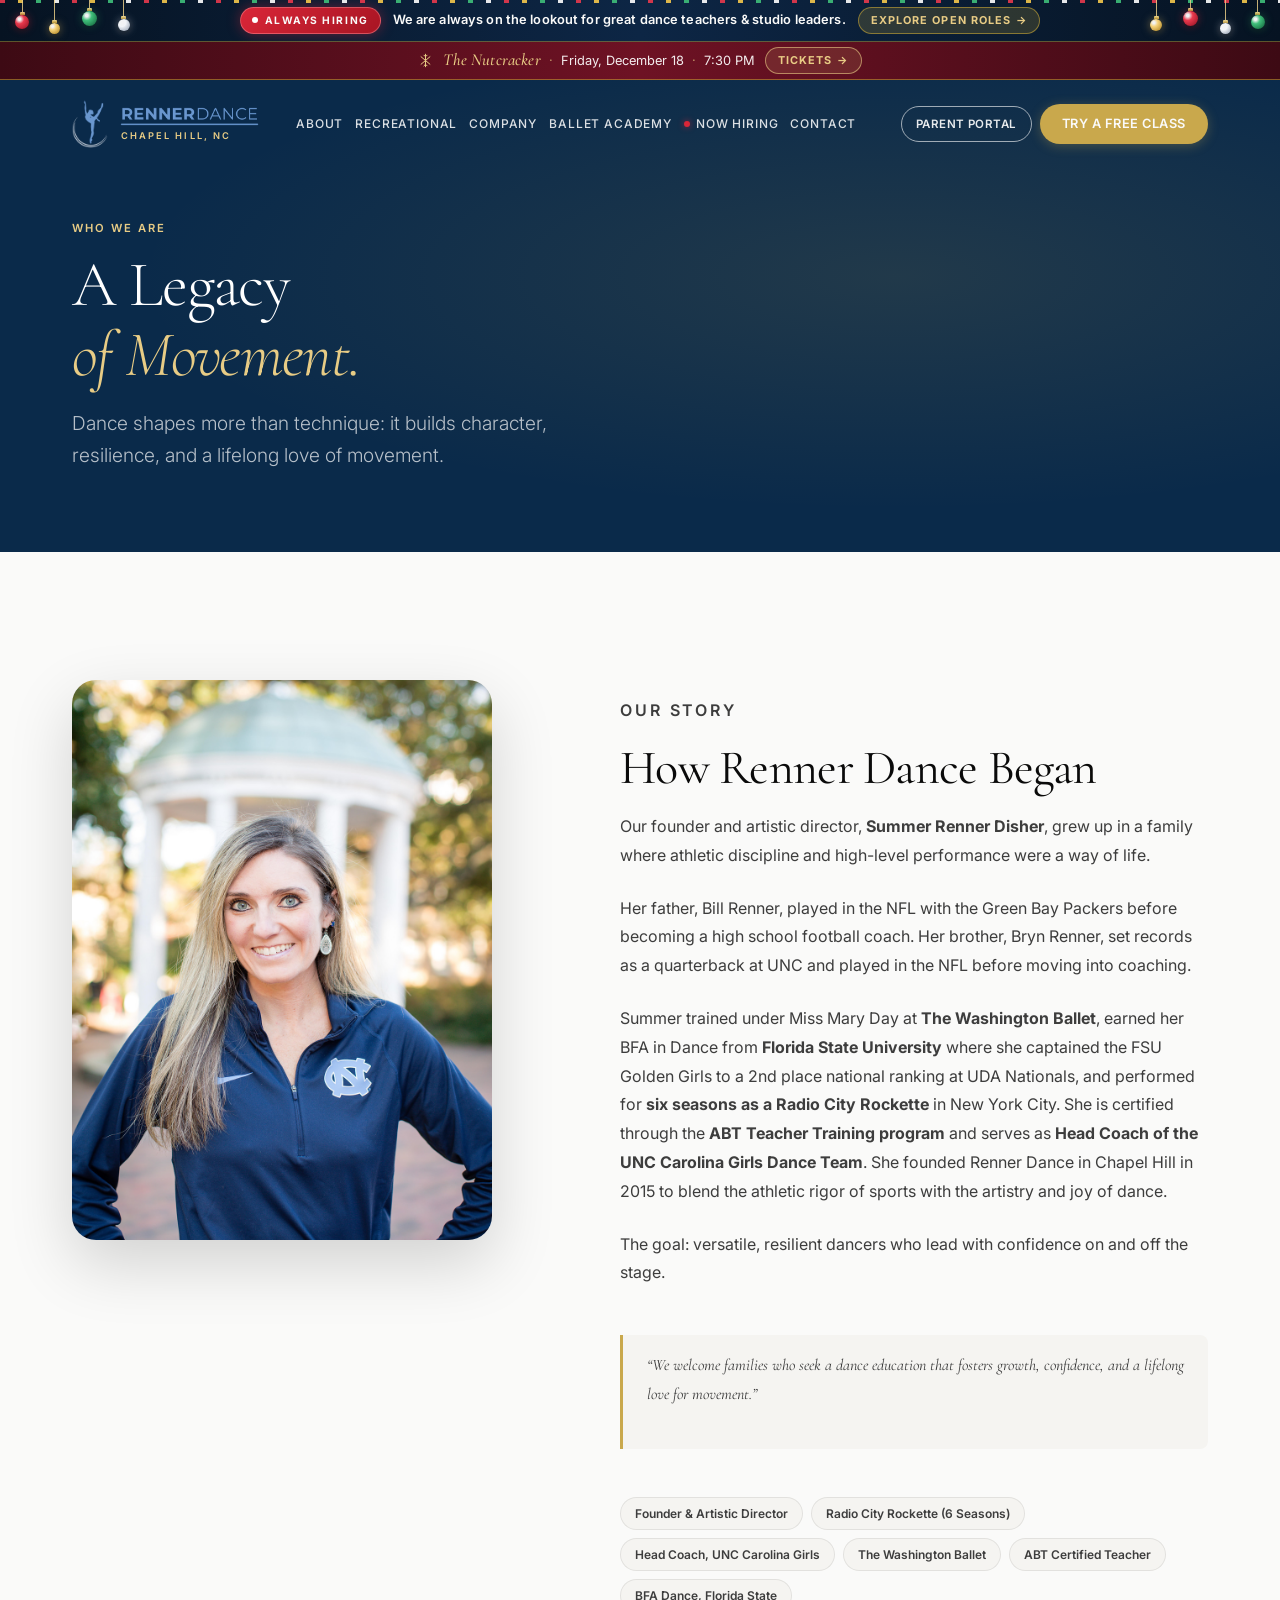
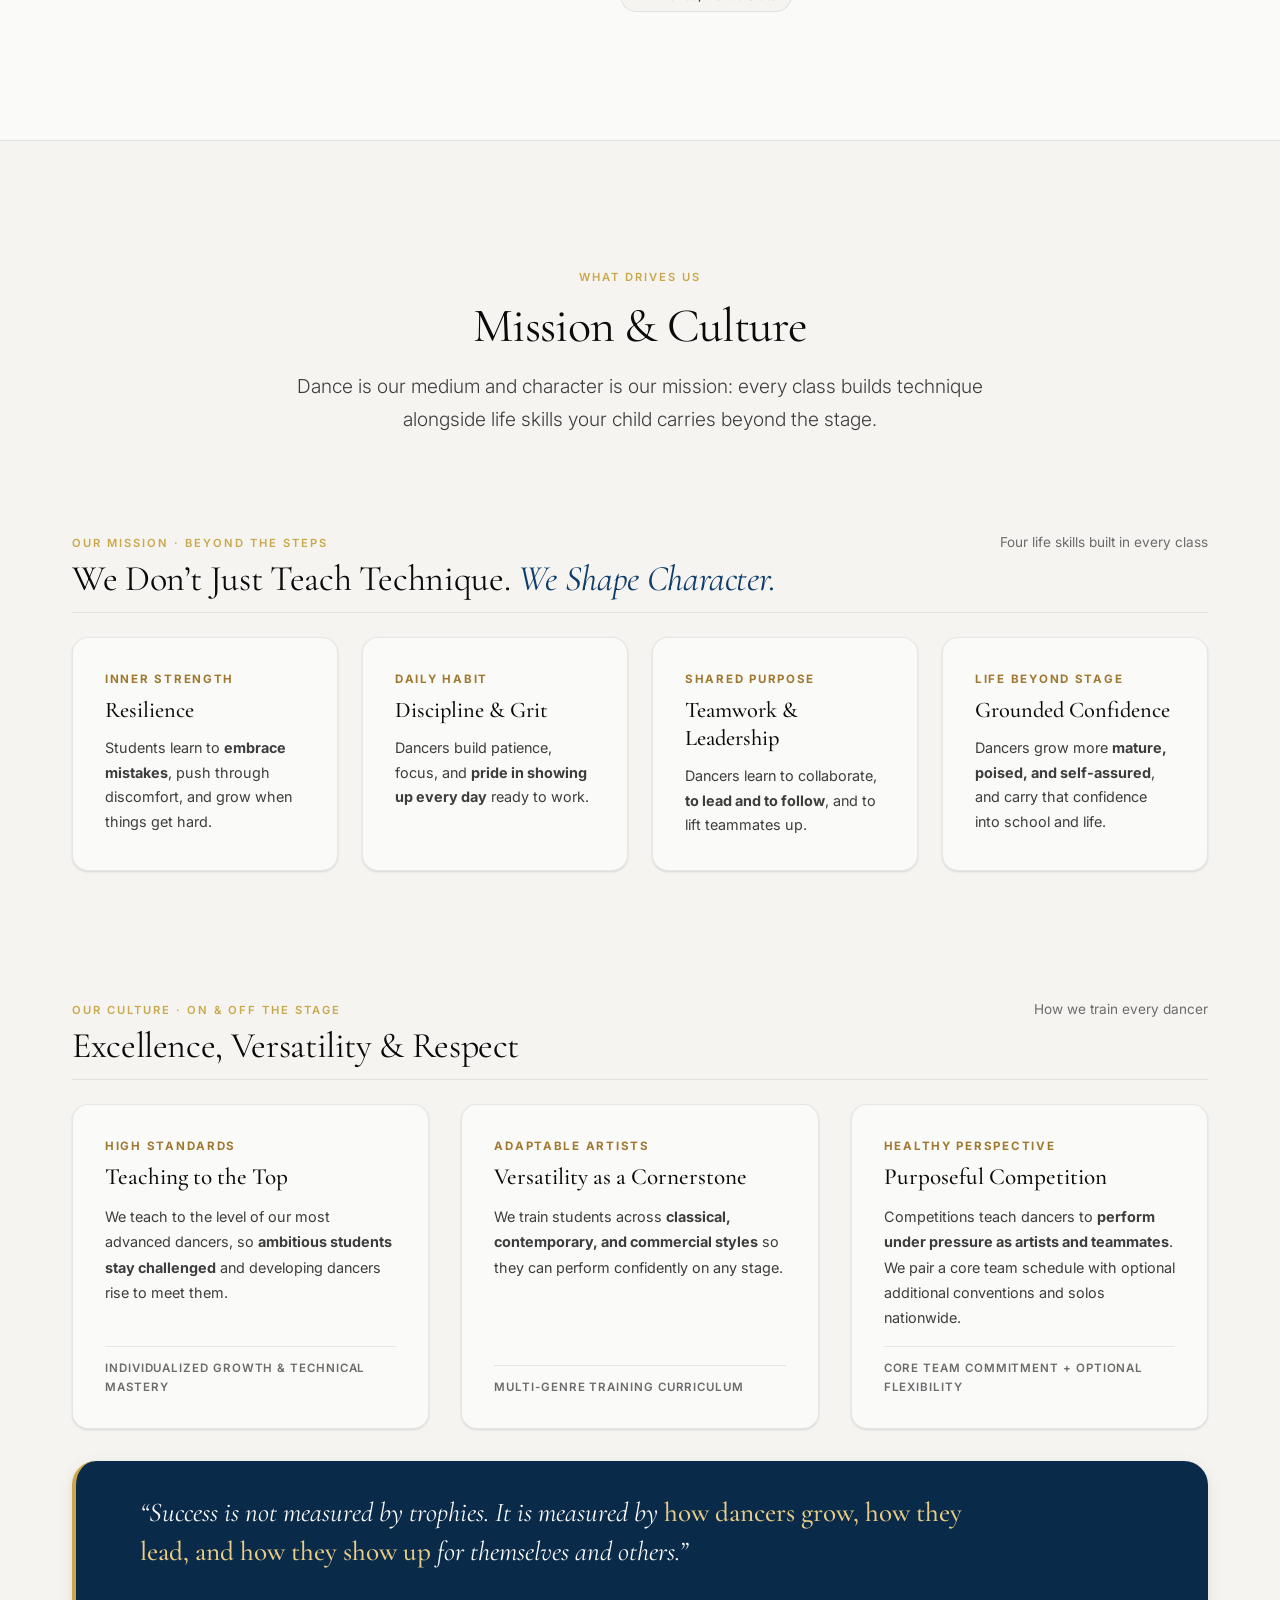
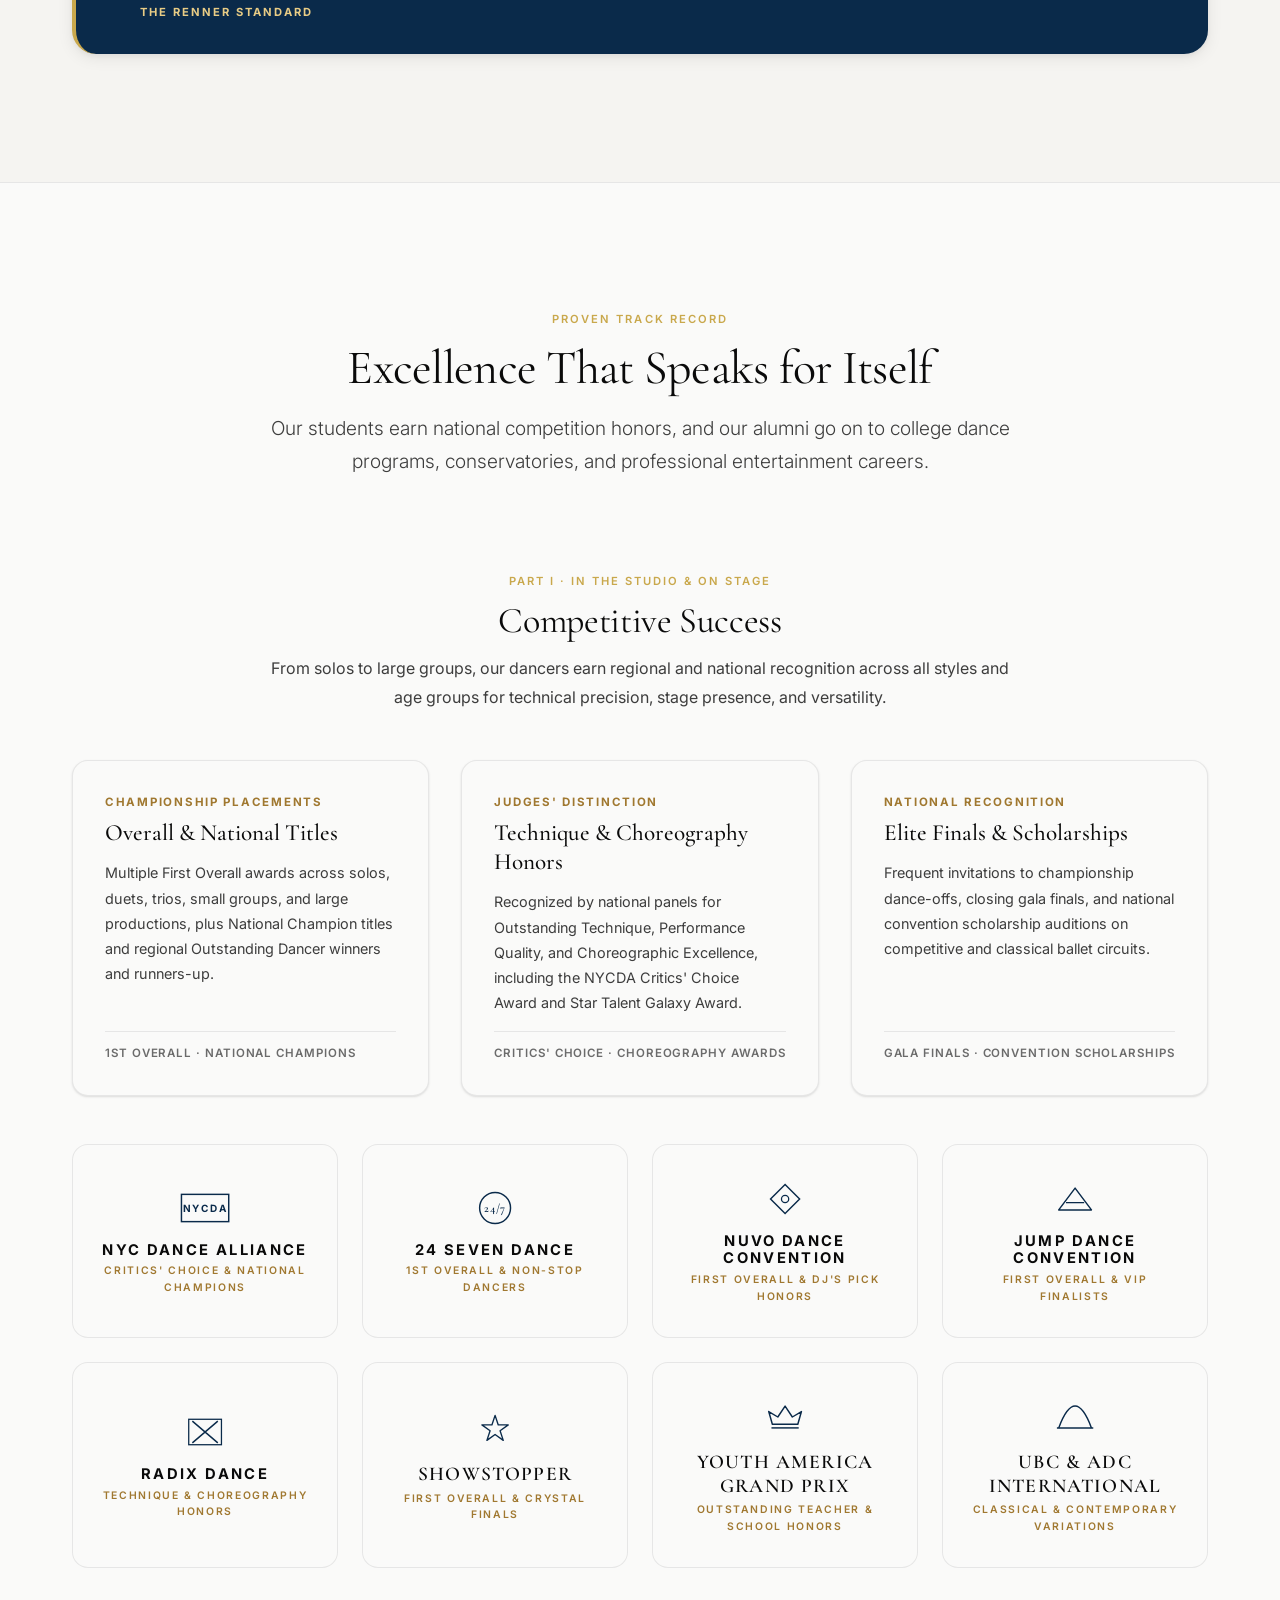
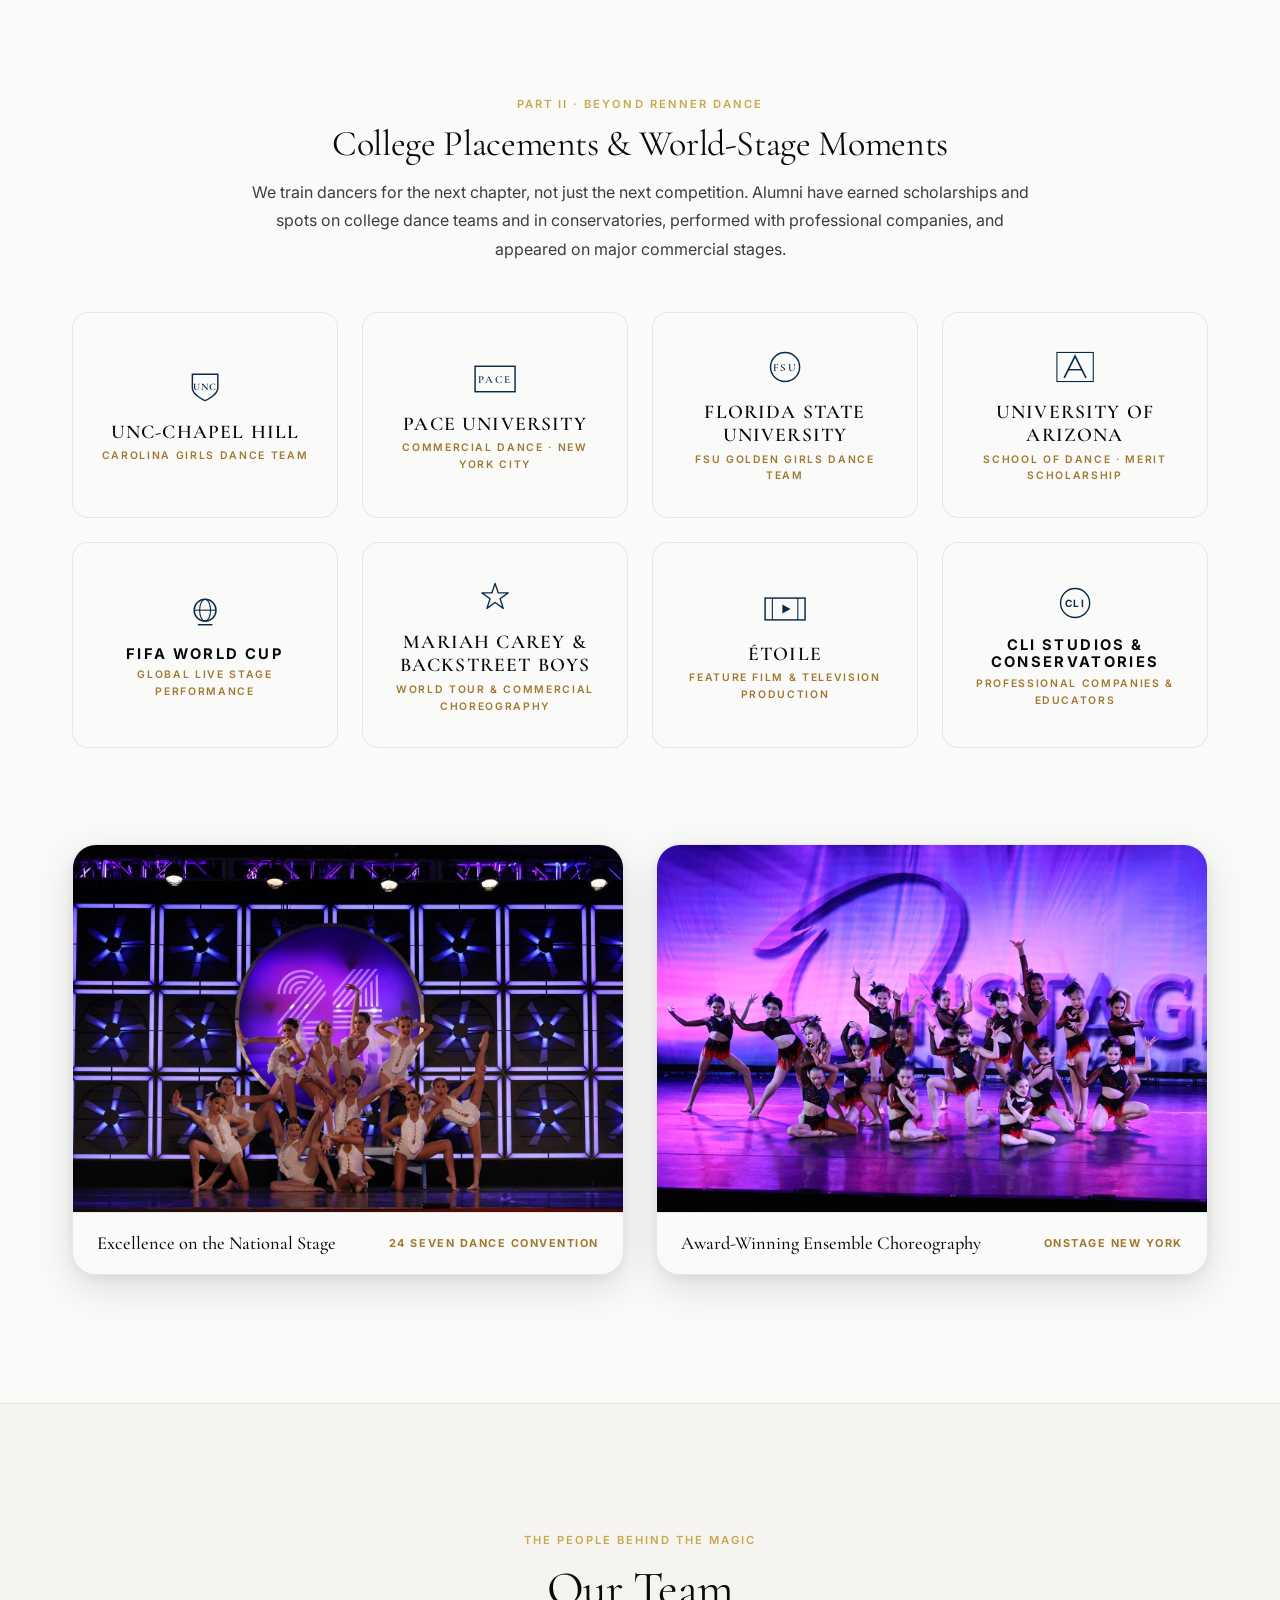
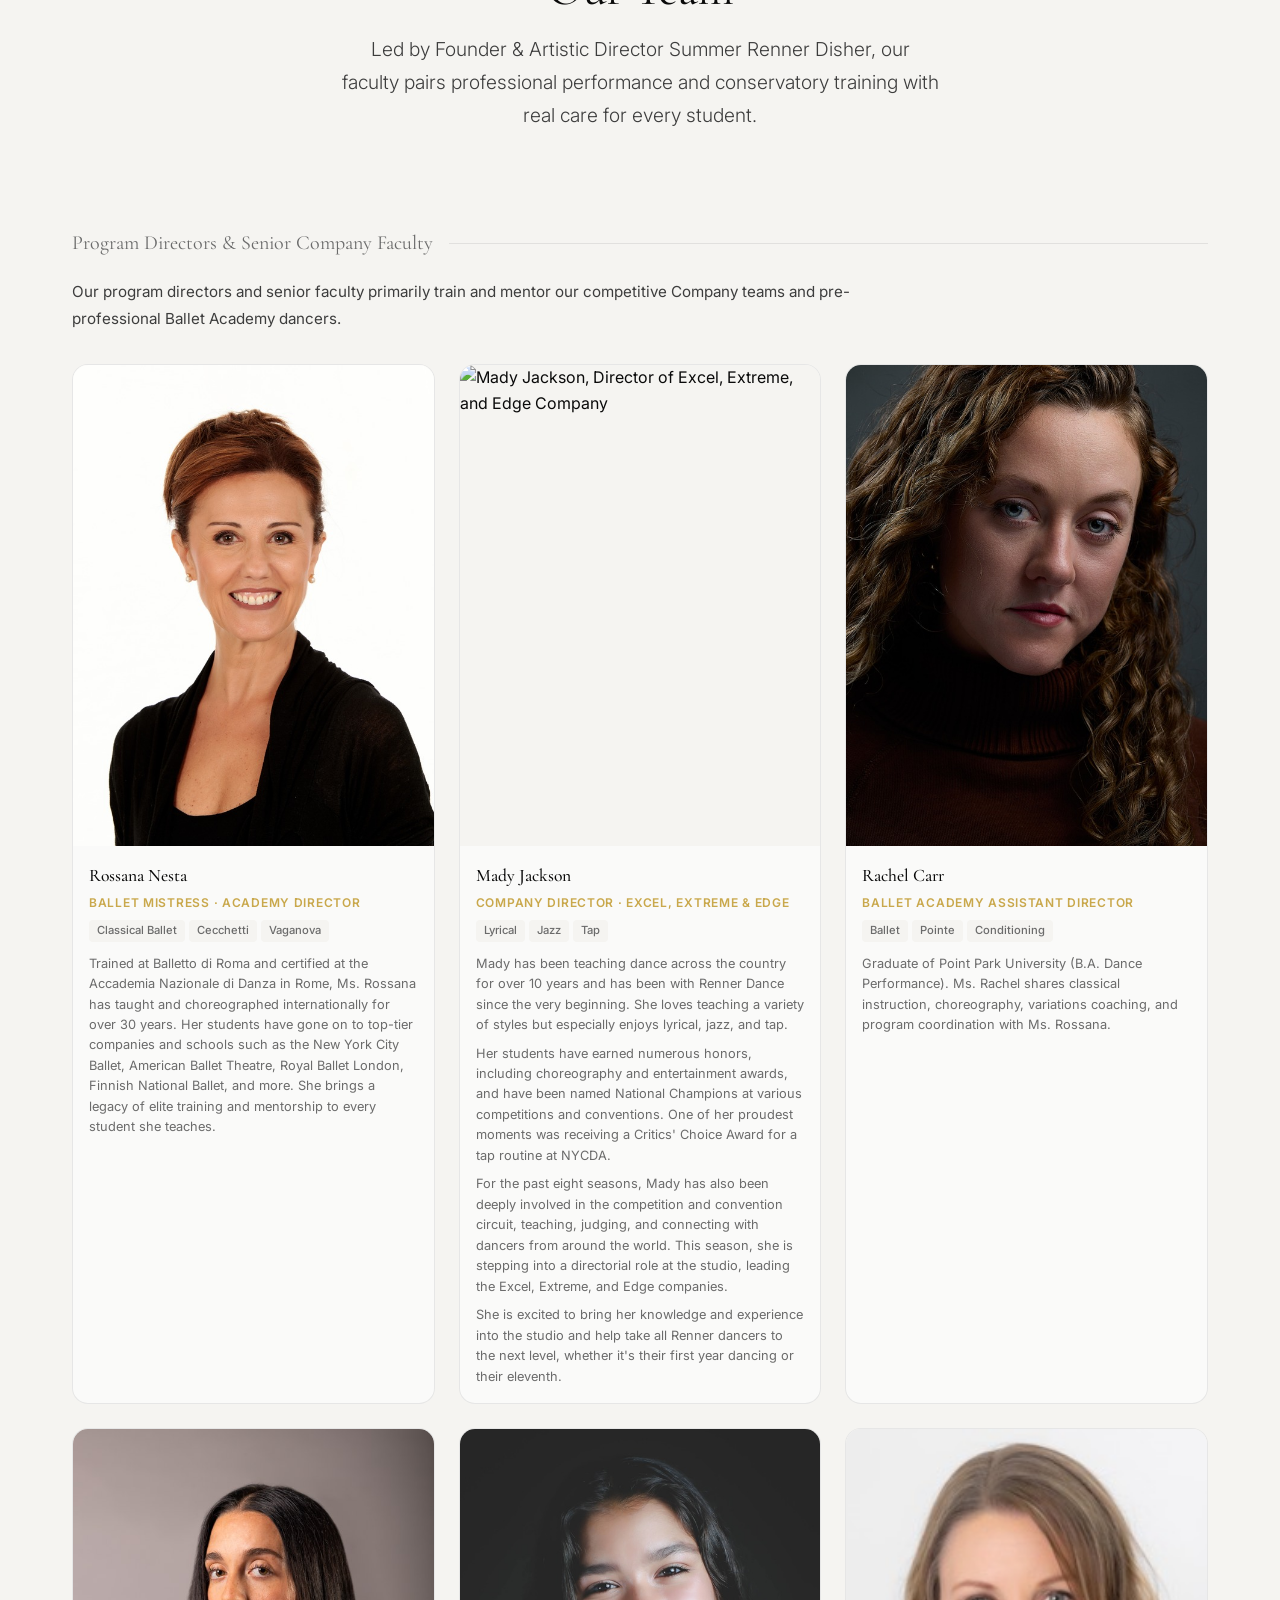
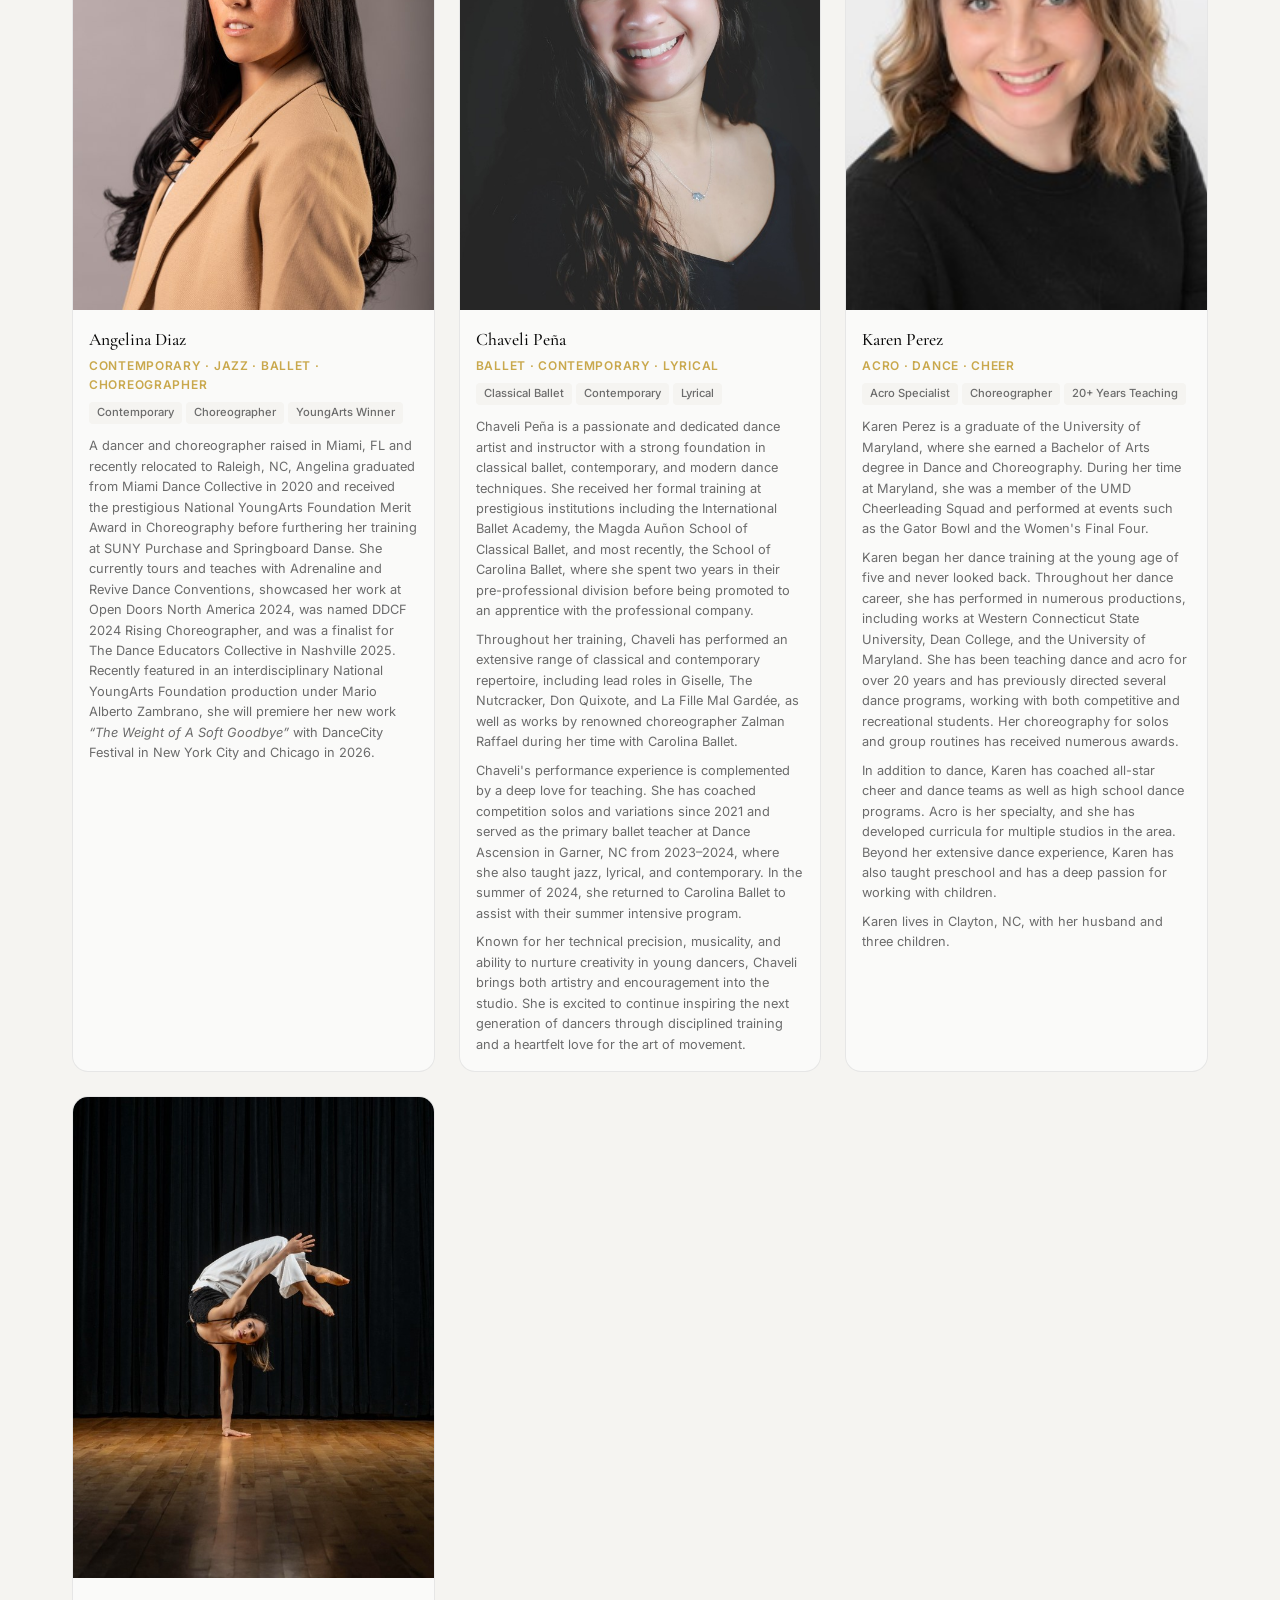
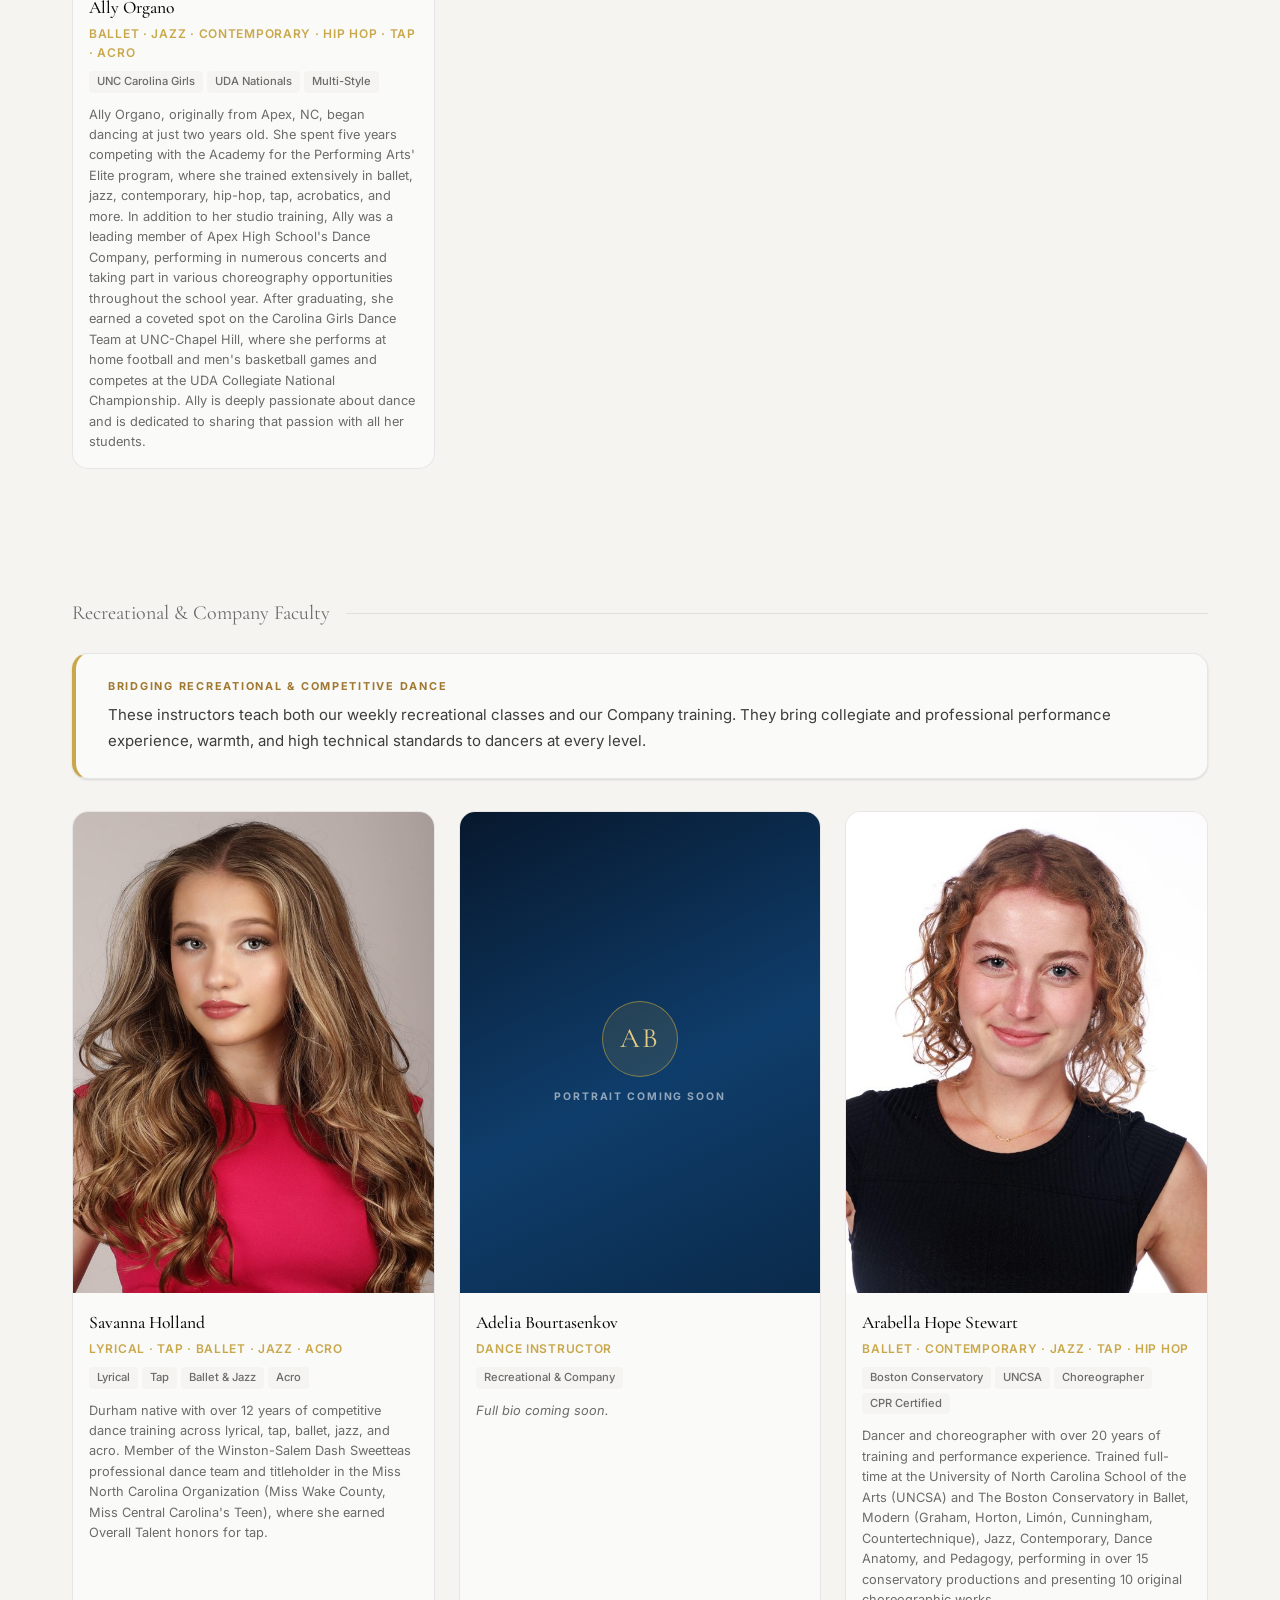
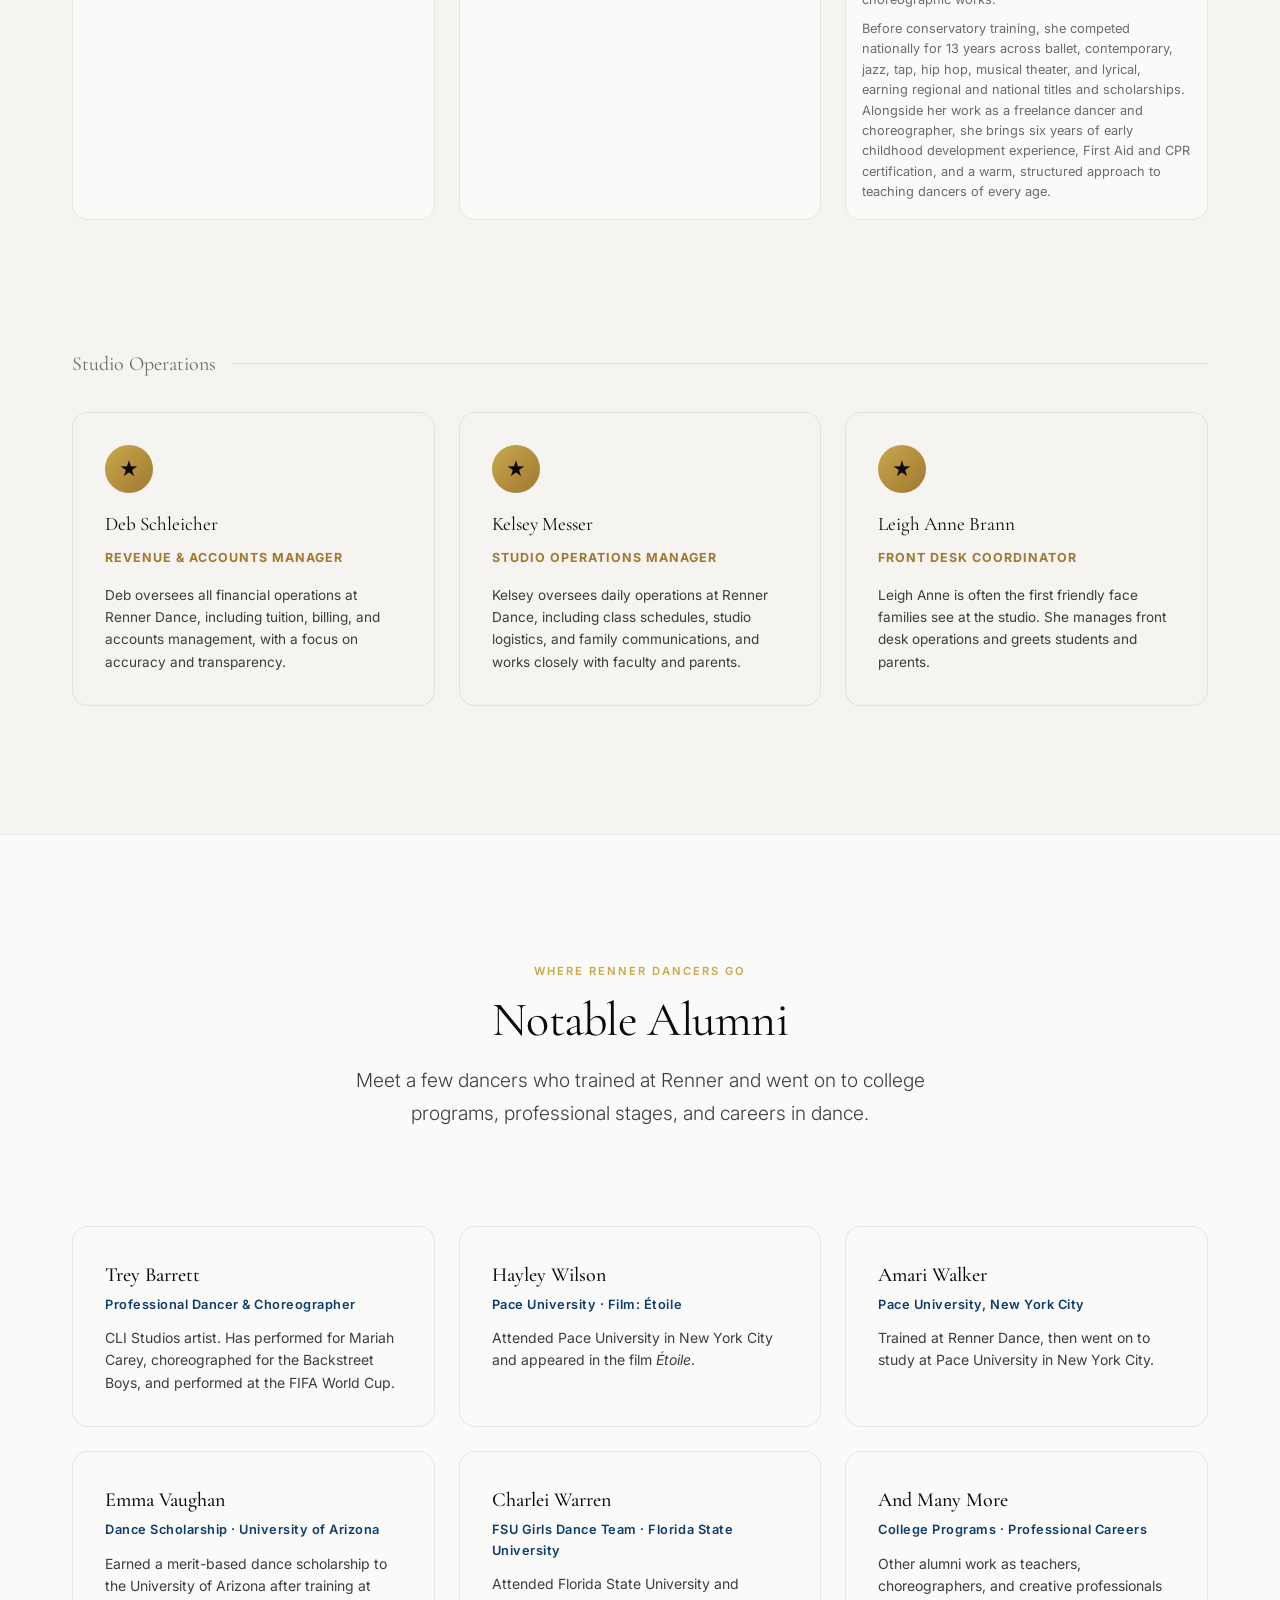
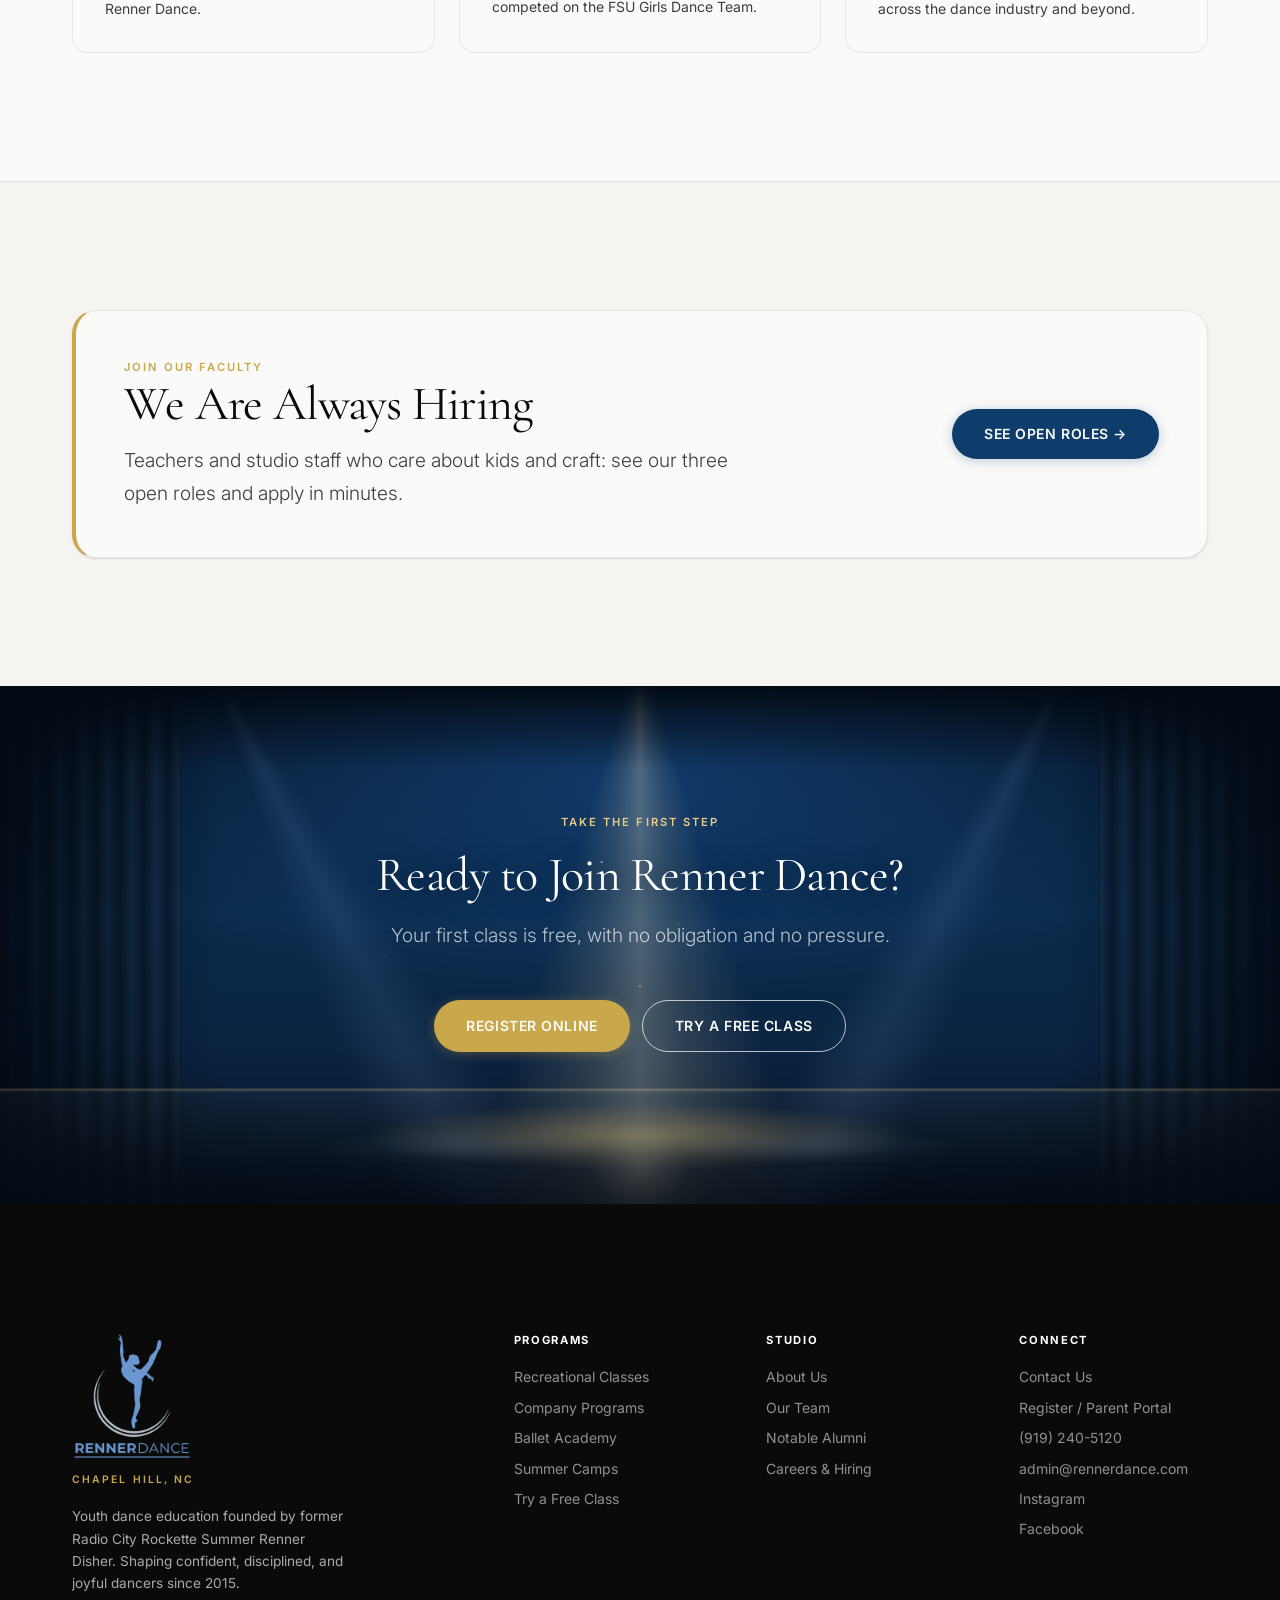
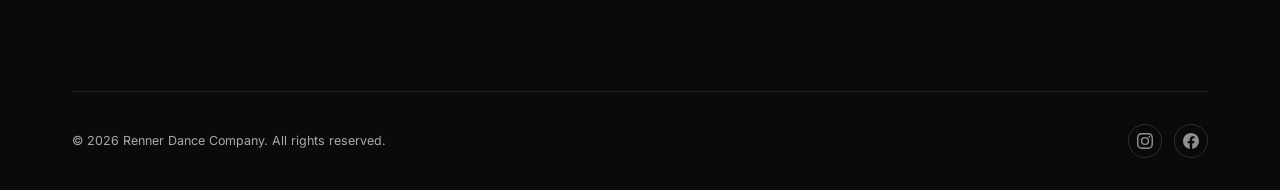
==== about.html @ 987972b2 "Teachers edits" ====
<!DOCTYPE html>
<html lang="en">
<head>
  <meta charset="UTF-8">
  <meta name="viewport" content="width=device-width, initial-scale=1.0">
  <meta name="theme-color" content="#0a2a4a">
  <title>About Renner Dance | Story, Faculty & Alumni | Chapel Hill</title>
  <meta name="description" content="Meet Founder Summer Renner Disher (former Radio City Rockette), our conservatory-trained faculty, studio operations team, and notable dance alumni.">
  <meta name="robots" content="index, follow, max-image-preview:large">
  <link rel="canonical" href="https://www.rennerdance.com/about.html">
  <!-- Open Graph -->
  <meta property="og:site_name" content="Renner Dance Company">
  <meta property="og:locale" content="en_US">
  <meta property="og:type" content="website">
  <meta property="og:title" content="About Renner Dance | Story, Faculty & Alumni | Chapel Hill">
  <meta property="og:description" content="Meet Founder Summer Renner Disher (former Radio City Rockette), our conservatory-trained faculty, studio operations team, and notable dance alumni.">
  <meta property="og:url" content="https://www.rennerdance.com/about.html">
  <meta property="og:image" content="https://www.rennerdance.com/images/summer-renner.jpg">
  <!-- Twitter Card -->
  <meta name="twitter:card" content="summary_large_image">
  <meta name="twitter:title" content="About Renner Dance | Story, Faculty & Alumni | Chapel Hill">
  <meta name="twitter:description" content="Meet Founder Summer Renner Disher (former Radio City Rockette), our conservatory-trained faculty, studio operations team, and notable dance alumni.">
  <meta name="twitter:image" content="https://www.rennerdance.com/images/summer-renner.jpg">
  <!-- Structured Data -->
  <script type="application/ld+json">
  {
    "@context": "https://schema.org",
    "@graph": [
      {
        "@type": "BreadcrumbList",
        "itemListElement": [
          {
            "@type": "ListItem",
            "position": 1,
            "name": "Home",
            "item": "https://www.rennerdance.com/"
          },
          {
            "@type": "ListItem",
            "position": 2,
            "name": "About",
            "item": "https://www.rennerdance.com/about.html"
          }
        ]
      },
      {
        "@type": "AboutPage",
        "name": "About Renner Dance Company",
        "url": "https://www.rennerdance.com/about.html",
        "mainEntity": {
          "@id": "https://www.rennerdance.com/#organization"
        }
      }
    ]
  }
  </script>
  <link rel="icon" type="image/png" href="images/favicon.png">
  <link rel="apple-touch-icon" href="images/favicon.png">
  <link rel="preconnect" href="https://fonts.googleapis.com">
  <link rel="preconnect" href="https://fonts.gstatic.com" crossorigin>
  <link rel="stylesheet" href="https://fonts.googleapis.com/css2?family=Cormorant+Garamond:ital,wght@0,300;0,400;0,500;0,600;0,700;1,300;1,400;1,500&amp;family=Inter:wght@300;400;500;600;700&amp;display=swap">
  <link rel="stylesheet" href="css/styles.css">
</head>
<body class="has-hiring-topbar has-promo-bar">

  <!-- SEASONAL: Christmas ornaments. Delete this block (and the "SEASONAL" CSS) after the holidays. -->
  <div class="xmas-garland" aria-hidden="true">
    <span class="xmas-ornament xo-1 xo-red"><i></i></span>
    <span class="xmas-ornament xo-2 xo-gold"><i></i></span>
    <span class="xmas-ornament xo-3 xo-green"><i></i></span>
    <span class="xmas-ornament xo-4 xo-silver"><i></i></span>
    <span class="xmas-ornament xo-5 xo-gold"><i></i></span>
    <span class="xmas-ornament xo-6 xo-red"><i></i></span>
    <span class="xmas-ornament xo-7 xo-silver"><i></i></span>
    <span class="xmas-ornament xo-8 xo-green"><i></i></span>
  </div>


  <!-- ======================================================
       ALWAYS HIRING TOP BAR
  ====================================================== -->
  <a href="careers.html" class="hiring-topbar" aria-label="Renner Dance is always hiring. Explore open roles and apply.">
    <div class="hiring-topbar-inner">
      <span class="hiring-badge">
        <span class="hiring-badge-dot" aria-hidden="true"></span>
        Always Hiring
      </span>
      <span class="hiring-topbar-text hiring-topbar-text--desktop">
        <strong>We are always on the lookout for great dance teachers &amp; studio leaders.</strong>
      </span>
      <span class="hiring-topbar-text hiring-topbar-text--mobile">
        <strong>Hiring great teachers &amp; studio staff</strong>
      </span>
      <span class="hiring-topbar-cta">
        Explore Open Roles <span class="hiring-topbar-arrow" aria-hidden="true">&rarr;</span>
      </span>
    </div>
  </a>

  <!-- SEASONAL: The Nutcracker announcement bar. Delete after December 18. -->
  <a href="ballet-academy.html#nutcracker" class="promo-bar" aria-label="The Nutcracker: Friday, December 18 at 7:30 PM. View ticket information.">
    <span class="promo-bar-inner">
      <svg class="promo-bar-icon" viewBox="0 0 24 24" fill="none" stroke="currentColor" stroke-width="1.6" stroke-linecap="round" aria-hidden="true"><path d="M12 2v20M4.9 6l14.2 12M19.1 6 4.9 18M9.5 3.5 12 6l2.5-2.5M9.5 20.5 12 18l2.5 2.5"/></svg>
      <span class="promo-bar-text promo-bar-text--desktop"><strong>The Nutcracker</strong><span class="promo-bar-sep">&middot;</span>Friday, December 18<span class="promo-bar-sep">&middot;</span>7:30 PM</span>
      <span class="promo-bar-text promo-bar-text--mobile"><strong>The Nutcracker</strong><span class="promo-bar-sep">&middot;</span>Dec 18<span class="promo-bar-sep">&middot;</span>7:30 PM</span>
      <span class="promo-bar-cta">Tickets <span class="promo-bar-arrow" aria-hidden="true">&rarr;</span></span>
    </span>
  </a>

  <!-- NAVIGATION -->
    <!-- ======================================================
       NAVIGATION
  ====================================================== -->
  <nav id="navbar" class="transparent" role="navigation" aria-label="Main navigation">
    <div class="container">
      <div class="nav-inner">
        <a href="index.html" class="nav-logo" aria-label="Renner Dance Company home">
          <img src="images/logo-mark-white.png" alt="" class="nav-logo-mark nav-logo--light" width="40" height="53">
          <img src="images/logo-mark-dark.png" alt="" class="nav-logo-mark nav-logo--dark" width="40" height="53">
          <div class="nav-logo-text">
            <img src="images/logo-wordmark-white.png" alt="Renner Dance" class="nav-logo-wordmark nav-logo--light" width="140" height="19">
            <img src="images/logo-wordmark-dark.png" alt="Renner Dance" class="nav-logo-wordmark nav-logo--dark" width="140" height="19">
            <span class="nav-logo-sub">Chapel Hill, NC</span>
          </div>
        </a>

        <div class="nav-links" role="menubar">
          <div class="nav-dropdown" role="menuitem">
            <a href="about.html" class="nav-link">About</a>
            <div class="nav-dropdown-menu">
              <a href="about.html#story" class="nav-dropdown-item">Our Story</a>
              <a href="about.html#mission" class="nav-dropdown-item">Mission &amp; Culture</a>
              <a href="about.html#accomplishments" class="nav-dropdown-item">Accomplishments</a>
              <a href="about.html#staff" class="nav-dropdown-item">Our Team</a>
              <a href="about.html#alumni" class="nav-dropdown-item">Notable Alumni</a>
              <a href="careers.html" class="nav-dropdown-item">Careers &amp; Hiring</a>
            </div>
          </div>
          <div class="nav-dropdown" role="menuitem">
            <a href="recreational.html" class="nav-link">Recreational</a>
            <div class="nav-dropdown-menu">
              <div class="nav-dropdown-group-label">Recreational Classes</div>
              <a href="recreational.html#overview" class="nav-dropdown-item">Overview</a>
              <a href="recreational.html#ballet" class="nav-dropdown-item">Ballet</a>
              <a href="recreational.html#jazz" class="nav-dropdown-item">Jazz</a>
              <a href="recreational.html#tap" class="nav-dropdown-item">Tap</a>
              <a href="recreational.html#hiphop" class="nav-dropdown-item">Hip Hop</a>
              <a href="recreational.html#acro" class="nav-dropdown-item">Acro</a>
              <a href="recreational.html#lyrical" class="nav-dropdown-item">Lyrical</a>
              <a href="recreational.html#combo" class="nav-dropdown-item">Combo Classes</a>
              <div class="nav-dropdown-divider"></div>
              <div class="nav-dropdown-group-label">Summer Programs</div>
              <a href="summer-camps.html" class="nav-dropdown-item nav-dropdown-item--camps">Summer Camps</a>
            </div>
          </div>
          <div class="nav-dropdown" role="menuitem">
            <a href="company.html" class="nav-link">Company</a>
            <div class="nav-dropdown-menu">
              <a href="company.html#overview" class="nav-dropdown-item">Overview</a>
              <a href="company.html#excel" class="nav-dropdown-item">Excel</a>
              <a href="company.html#extreme" class="nav-dropdown-item">Extreme</a>
              <a href="company.html#edge" class="nav-dropdown-item">Edge</a>
              <a href="company.html#elite" class="nav-dropdown-item">Elite</a>
            </div>
          </div>
          <a href="ballet-academy.html" class="nav-link" role="menuitem">Ballet Academy</a>
          <a href="careers.html" class="nav-link nav-link--hiring" role="menuitem"><span class="nav-hiring-dot" aria-hidden="true"></span>Now Hiring</a>
          <a href="contact.html" class="nav-link" role="menuitem">Contact</a>
        </div>

        <div class="nav-cta">
          <a href="https://app.gostudiopro.com/online/rennerdance" class="btn btn-portal btn-sm" target="_blank" rel="noopener" id="nav-portal-btn">Parent Portal</a>
          <a href="trial-class.html" class="btn btn-gold btn-sm" id="nav-cta-btn">Try a Free Class</a>
        </div>

        <button class="hamburger" id="hamburger" aria-label="Toggle mobile menu" aria-expanded="false">
          <span></span><span></span><span></span>
        </button>
      </div>
    </div>
  </nav>

  <!-- Mobile Nav -->
  <nav class="mobile-nav" id="mobileNav" aria-label="Mobile navigation">
    <a href="index.html" class="mobile-nav-link">Home</a>

    <div>
      <a href="about.html" class="mobile-nav-link">About</a>
      <a href="about.html#story" class="mobile-nav-sub">Our Story</a>
      <a href="about.html#mission" class="mobile-nav-sub">Mission &amp; Culture</a>
      <a href="about.html#accomplishments" class="mobile-nav-sub">Accomplishments</a>
      <a href="about.html#staff" class="mobile-nav-sub">Our Team</a>
      <a href="about.html#alumni" class="mobile-nav-sub">Notable Alumni</a>
    </div>

    <div>
      <a href="recreational.html" class="mobile-nav-link">Recreational Classes</a>
      <a href="recreational.html#overview" class="mobile-nav-sub">Overview</a>
      <a href="recreational.html#ballet" class="mobile-nav-sub">Ballet</a>
      <a href="recreational.html#jazz" class="mobile-nav-sub">Jazz</a>
      <a href="recreational.html#tap" class="mobile-nav-sub">Tap</a>
      <a href="recreational.html#hiphop" class="mobile-nav-sub">Hip Hop</a>
      <a href="recreational.html#acro" class="mobile-nav-sub">Acro</a>
      <a href="recreational.html#lyrical" class="mobile-nav-sub">Lyrical</a>
      <a href="recreational.html#combo" class="mobile-nav-sub">Combo Classes</a>
      <a href="summer-camps.html" class="mobile-nav-sub" style="color:var(--gold-dark);font-weight:600">Summer Camps</a>
    </div>

    <div>
      <a href="company.html" class="mobile-nav-link">Company Programs</a>
      <a href="company.html#overview" class="mobile-nav-sub">Overview</a>
      <a href="company.html#excel" class="mobile-nav-sub">Excel</a>
      <a href="company.html#extreme" class="mobile-nav-sub">Extreme</a>
      <a href="company.html#edge" class="mobile-nav-sub">Edge</a>
      <a href="company.html#elite" class="mobile-nav-sub">Elite</a>
    </div>

    <a href="ballet-academy.html" class="mobile-nav-link">Ballet Academy</a>
    <a href="careers.html" class="mobile-nav-link">Now Hiring</a>
    <a href="contact.html" class="mobile-nav-link">Contact</a>

    <div style="margin-top:var(--space-4);display:flex;flex-direction:column;gap:var(--space-3);padding-bottom:var(--space-8)">
      <a href="trial-class.html" class="btn btn-gold" style="justify-content:center">Try a Free Class</a>
      <a href="https://app.gostudiopro.com/online/rennerdance" class="btn btn-outline" target="_blank" rel="noopener" style="justify-content:center">Parent Portal / Register</a>
    </div>
  </nav>

  <main id="content">

    <!-- PAGE HEADER -->
    <header class="page-header">
      <div class="container">
        <div class="page-header-content">
          <p class="overline">Who We Are</p>
          <h1 class="display-2">A Legacy<br><em style="color:var(--gold-light)">of Movement.</em></h1>
          <p class="lead">Dance shapes more than technique: it builds character, resilience, and a lifelong love of movement.</p>
        </div>
      </div>
    </header>

    <!-- ======================================================
         OUR STORY
    ====================================================== -->
    <section class="section" id="story">
      <div class="container">
        <div class="story-grid">
          <div class="story-image-wrap reveal-left">
            <img src="images/summer-renner.jpg?v=2" alt="Summer Renner Disher, Founder of Renner Dance Company" width="500" height="737" loading="lazy">
          </div>
          <div class="story-content reveal-right">
            <p class="overline">Our Story</p>
            <h2 class="heading-1">How Renner Dance Began</h2>
            <p>Our founder and artistic director, <strong>Summer Renner Disher</strong>, grew up in a family where athletic discipline and high-level performance were a way of life.</p>
            <p>Her father, Bill Renner, played in the NFL with the Green Bay Packers before becoming a high school football coach. Her brother, Bryn Renner, set records as a quarterback at UNC and played in the NFL before moving into coaching.</p>
            <p>Summer trained under Miss Mary Day at <strong>The Washington Ballet</strong>, earned her BFA in Dance from <strong>Florida State University</strong> where she captained the FSU Golden Girls to a 2nd place national ranking at UDA Nationals, and performed for <strong>six seasons as a Radio City Rockette</strong> in New York City. She is certified through the <strong>ABT Teacher Training program</strong> and serves as <strong>Head Coach of the UNC Carolina Girls Dance Team</strong>. She founded Renner Dance in Chapel Hill in 2015 to blend the athletic rigor of sports with the artistry and joy of dance.</p>
            <p>The goal: versatile, resilient dancers who lead with confidence on and off the stage.</p>
            <div class="story-quote">
              <p class="story-quote-text">&#8220;We welcome families who seek a dance education that fosters growth, confidence, and a lifelong love for movement.&#8221;</p>
            </div>
            <div class="credential-tags">
              <span class="credential-tag">Founder &amp; Artistic Director</span>
              <span class="credential-tag">Radio City Rockette (6 Seasons)</span>
              <span class="credential-tag">Head Coach, UNC Carolina Girls</span>
              <span class="credential-tag">The Washington Ballet</span>
              <span class="credential-tag">ABT Certified Teacher</span>
              <span class="credential-tag">BFA Dance, Florida State</span>
            </div>
          </div>
        </div>
      </div>
    </section>

    <!-- ======================================================
         MISSION & CULTURE (SCANNABLE, HIGH-IMPACT EDITORIAL LAYOUT)
    ====================================================== -->
    <section class="section section-surface" id="mission">
      <div class="container">

        <!-- Section Header -->
        <div class="section-header reveal" style="max-width:740px">
          <p class="overline">What Drives Us</p>
          <h2 class="heading-1">Mission &amp; Culture</h2>
          <p class="lead">
            Dance is our medium and character is our mission: every class builds technique alongside life skills your child carries beyond the stage.
          </p>
        </div>

        <!-- PART 1: OUR MISSION (4 SCANNABLE CHARACTER CARDS) -->
        <div style="margin-bottom:var(--space-10)">
          <div class="reveal" style="display:flex;align-items:baseline;justify-content:space-between;flex-wrap:wrap;gap:var(--space-3);margin-bottom:var(--space-5);padding-bottom:var(--space-3);border-bottom:1px solid var(--border)">
            <div>
              <span class="overline" style="display:block;margin-bottom:4px">Our Mission &middot; Beyond the Steps</span>
              <h3 class="heading-2" style="margin:0">We Don&#8217;t Just Teach Technique. <em style="font-style:italic;color:var(--blue)">We Shape Character.</em></h3>
            </div>
            <span style="font-size:0.85rem;color:var(--ink-muted)">Four life skills built in every class</span>
          </div>

          <div class="mission-traits-grid">
            <div class="mission-trait-card reveal">
              <span class="mission-trait-kicker">Inner Strength</span>
              <h4 class="mission-trait-title">Resilience</h4>
              <p class="mission-trait-desc">
                Students learn to <strong>embrace mistakes</strong>, push through discomfort, and grow when things get hard.
              </p>
            </div>

            <div class="mission-trait-card reveal reveal-delay-1">
              <span class="mission-trait-kicker">Daily Habit</span>
              <h4 class="mission-trait-title">Discipline &amp; Grit</h4>
              <p class="mission-trait-desc">
                Dancers build patience, focus, and <strong>pride in showing up every day</strong> ready to work.
              </p>
            </div>

            <div class="mission-trait-card reveal reveal-delay-2">
              <span class="mission-trait-kicker">Shared Purpose</span>
              <h4 class="mission-trait-title">Teamwork &amp; Leadership</h4>
              <p class="mission-trait-desc">
                Dancers learn to collaborate, <strong>to lead and to follow</strong>, and to lift teammates up.
              </p>
            </div>

            <div class="mission-trait-card reveal reveal-delay-3">
              <span class="mission-trait-kicker">Life Beyond Stage</span>
              <h4 class="mission-trait-title">Grounded Confidence</h4>
              <p class="mission-trait-desc">
                Dancers grow more <strong>mature, poised, and self-assured</strong>, and carry that confidence into school and life.
              </p>
            </div>
          </div>
        </div>

        <!-- PART 2: OUR CULTURE (3 PILLARS + HIGHLIGHT BANNER) -->
        <div>
          <div class="reveal" style="display:flex;align-items:baseline;justify-content:space-between;flex-wrap:wrap;gap:var(--space-3);margin-bottom:var(--space-5);padding-bottom:var(--space-3);border-bottom:1px solid var(--border)">
            <div>
              <span class="overline" style="display:block;margin-bottom:4px">Our Culture &middot; On &amp; Off the Stage</span>
              <h3 class="heading-2" style="margin:0">Excellence, Versatility &amp; Respect</h3>
            </div>
            <span style="font-size:0.85rem;color:var(--ink-muted)">How we train every dancer</span>
          </div>

          <div class="pillar-grid--3col">
            <div class="pillar-card reveal">
              <div>
                <div class="pillar-header">
                  <span class="pillar-kicker">High Standards</span>
                </div>
                <h4 class="pillar-title">Teaching to the Top</h4>
                <p class="pillar-desc">
                  We teach to the level of our most advanced dancers, so <strong>ambitious students stay challenged</strong> and developing dancers rise to meet them.
                </p>
              </div>
              <div class="pillar-meta">Individualized Growth &amp; Technical Mastery</div>
            </div>

            <div class="pillar-card reveal reveal-delay-1">
              <div>
                <div class="pillar-header">
                  <span class="pillar-kicker">Adaptable Artists</span>
                </div>
                <h4 class="pillar-title">Versatility as a Cornerstone</h4>
                <p class="pillar-desc">
                  We train students across <strong>classical, contemporary, and commercial styles</strong> so they can perform confidently on any stage.
                </p>
              </div>
              <div class="pillar-meta">Multi-Genre Training Curriculum</div>
            </div>

            <div class="pillar-card reveal reveal-delay-2">
              <div>
                <div class="pillar-header">
                  <span class="pillar-kicker">Healthy Perspective</span>
                </div>
                <h4 class="pillar-title">Purposeful Competition</h4>
                <p class="pillar-desc">
                  Competitions teach dancers to <strong>perform under pressure as artists and teammates</strong>. We pair a core team schedule with optional additional conventions and solos nationwide.
                </p>
              </div>
              <div class="pillar-meta">Core Team Commitment + Optional Flexibility</div>
            </div>
          </div>

          <!-- High-Contrast Pull-Quote Banner -->
          <div class="reveal" style="margin-top:var(--space-6);background:var(--blue-dark);border-radius:var(--radius-xl);padding:var(--space-6) var(--space-8);border-left:4px solid var(--gold);display:flex;align-items:center;justify-content:space-between;gap:var(--space-6);flex-wrap:wrap;box-shadow:var(--shadow-md)">
            <p style="font-family:var(--font-display);font-size:clamp(1.3rem,2.2vw,1.7rem);font-style:italic;color:var(--white);line-height:1.45;margin:0;max-width:860px">
              &#8220;Success is not measured by trophies. It is measured by <span style="color:var(--gold-light);font-style:normal;font-weight:500">how dancers grow, how they lead, and how they show up</span> for themselves and others.&#8221;
            </p>
            <span style="font-size:0.7rem;font-weight:700;letter-spacing:0.18em;text-transform:uppercase;color:var(--gold-light);white-space:nowrap">The Renner Standard</span>
          </div>
        </div>

      </div>
    </section>

    <!-- ======================================================
         ACCOMPLISHMENTS (MECE: COMPETITIVE SUCCESS & ALUMNI/COLLEGIATE PLACEMENTS)
    ====================================================== -->
    <section class="section" id="accomplishments">
      <div class="container">
        <div class="section-header reveal" style="max-width:760px">
          <p class="overline">Proven Track Record</p>
          <h2 class="heading-1">Excellence That Speaks for Itself</h2>
          <p class="lead">
            Our students earn national competition honors, and our alumni go on to college dance programs, conservatories, and professional entertainment careers.
          </p>
        </div>

        <!-- ==================================================
             PART I: COMPETITIVE SUCCESS (AT RENNER DANCE)
        ================================================== -->
        <div style="margin-bottom:var(--space-10)">
          <div class="reveal" style="max-width:760px;margin:0 auto var(--space-7);text-align:center">
            <div class="overline" style="margin-bottom:var(--space-2)">Part I &middot; In the Studio &amp; On Stage</div>
            <h3 class="heading-2" style="margin-bottom:var(--space-3)">Competitive Success</h3>
            <p style="font-size:1rem;color:var(--ink-soft);line-height:1.8;margin:0">
              From solos to large groups, our dancers earn regional and national recognition across all styles and age groups for technical precision, stage presence, and versatility.
            </p>
          </div>

          <!-- 3 MECE Pillars of Competitive Success -->
          <div class="pillar-grid--3col" style="margin-bottom:var(--space-7)">
            <div class="pillar-card reveal">
              <div>
                <div class="pillar-header">
                  <span class="pillar-kicker">Championship Placements</span>
                </div>
                <h4 class="pillar-title">Overall &amp; National Titles</h4>
                <p class="pillar-desc">
                  Multiple First Overall awards across solos, duets, trios, small groups, and large productions, plus National Champion titles and regional Outstanding Dancer winners and runners-up.
                </p>
              </div>
              <div class="pillar-meta">1st Overall &middot; National Champions</div>
            </div>

            <div class="pillar-card reveal reveal-delay-1">
              <div>
                <div class="pillar-header">
                  <span class="pillar-kicker">Judges' Distinction</span>
                </div>
                <h4 class="pillar-title">Technique &amp; Choreography Honors</h4>
                <p class="pillar-desc">
                  Recognized by national panels for Outstanding Technique, Performance Quality, and Choreographic Excellence, including the NYCDA Critics' Choice Award and Star Talent Galaxy Award.
                </p>
              </div>
              <div class="pillar-meta">Critics' Choice &middot; Choreography Awards</div>
            </div>

            <div class="pillar-card reveal reveal-delay-2">
              <div>
                <div class="pillar-header">
                  <span class="pillar-kicker">National Recognition</span>
                </div>
                <h4 class="pillar-title">Elite Finals &amp; Scholarships</h4>
                <p class="pillar-desc">
                  Frequent invitations to championship dance-offs, closing gala finals, and national convention scholarship auditions on competitive and classical ballet circuits.
                </p>
              </div>
              <div class="pillar-meta">Gala Finals &middot; Convention Scholarships</div>
            </div>
          </div>

          <!-- Competitive Circuits & National Platforms Logo Grid -->
          <div class="institution-logos-grid">
            <!-- 1. NYCDA -->
            <div class="institution-logo-card reveal">
              <div class="institution-crest" aria-hidden="true">
                <svg viewBox="0 0 64 44" fill="none" xmlns="http://www.w3.org/2000/svg">
                  <rect x="6" y="7" width="52" height="30" stroke="currentColor" stroke-width="1.6"/>
                  <text x="32" y="26" text-anchor="middle" fill="currentColor" font-family="Inter, sans-serif" font-size="11" font-weight="700" letter-spacing="2">NYCDA</text>
                </svg>
              </div>
              <div class="institution-wordmark institution-wordmark--sans">NYC Dance Alliance</div>
              <div class="institution-sub">Critics' Choice &amp; National Champions</div>
            </div>

            <!-- 2. 24 Seven -->
            <div class="institution-logo-card reveal reveal-delay-1">
              <div class="institution-crest" aria-hidden="true">
                <svg viewBox="0 0 64 44" fill="none" xmlns="http://www.w3.org/2000/svg">
                  <circle cx="32" cy="22" r="17" stroke="currentColor" stroke-width="1.6"/>
                  <text x="32" y="26" text-anchor="middle" fill="currentColor" font-family="Cormorant Garamond, Georgia, serif" font-size="13" font-weight="600" letter-spacing="1">24/7</text>
                </svg>
              </div>
              <div class="institution-wordmark institution-wordmark--sans">24 Seven Dance</div>
              <div class="institution-sub">1st Overall &amp; Non-Stop Dancers</div>
            </div>

            <!-- 3. NUVO -->
            <div class="institution-logo-card reveal reveal-delay-2">
              <div class="institution-crest" aria-hidden="true">
                <svg viewBox="0 0 64 44" fill="none" xmlns="http://www.w3.org/2000/svg">
                  <polygon points="32,6 48,22 32,38 16,22" stroke="currentColor" stroke-width="1.6"/>
                  <circle cx="32" cy="22" r="4" stroke="currentColor" stroke-width="1.4"/>
                </svg>
              </div>
              <div class="institution-wordmark institution-wordmark--sans">NUVO Dance Convention</div>
              <div class="institution-sub">First Overall &amp; DJ's Pick Honors</div>
            </div>

            <!-- 4. JUMP -->
            <div class="institution-logo-card reveal reveal-delay-3">
              <div class="institution-crest" aria-hidden="true">
                <svg viewBox="0 0 64 44" fill="none" xmlns="http://www.w3.org/2000/svg">
                  <path d="M14 34L32 10L50 34H14Z" stroke="currentColor" stroke-width="1.6" stroke-linejoin="round"/>
                  <line x1="22" y1="26" x2="42" y2="26" stroke="currentColor" stroke-width="1.4"/>
                </svg>
              </div>
              <div class="institution-wordmark institution-wordmark--sans">JUMP Dance Convention</div>
              <div class="institution-sub">First Overall &amp; VIP Finalists</div>
            </div>

            <!-- 5. RADIX -->
            <div class="institution-logo-card reveal">
              <div class="institution-crest" aria-hidden="true">
                <svg viewBox="0 0 64 44" fill="none" xmlns="http://www.w3.org/2000/svg">
                  <path d="M18 10L46 34M46 10L18 34" stroke="currentColor" stroke-width="1.6"/>
                  <rect x="14" y="8" width="36" height="28" stroke="currentColor" stroke-width="1.4"/>
                </svg>
              </div>
              <div class="institution-wordmark institution-wordmark--sans">RADIX Dance</div>
              <div class="institution-sub">Technique &amp; Choreography Honors</div>
            </div>

            <!-- 6. Showstopper -->
            <div class="institution-logo-card reveal reveal-delay-1">
              <div class="institution-crest" aria-hidden="true">
                <svg viewBox="0 0 64 44" fill="none" xmlns="http://www.w3.org/2000/svg">
                  <polygon points="32,7 35.5,17.5 46.5,17.5 37.5,24 41,34.5 32,28 23,34.5 26.5,24 17.5,17.5 28.5,17.5" stroke="currentColor" stroke-width="1.5" stroke-linejoin="round"/>
                </svg>
              </div>
              <div class="institution-wordmark">Showstopper</div>
              <div class="institution-sub">First Overall &amp; Crystal Finals</div>
            </div>

            <!-- 7. YAGP -->
            <div class="institution-logo-card reveal reveal-delay-2">
              <div class="institution-crest" aria-hidden="true">
                <svg viewBox="0 0 64 44" fill="none" xmlns="http://www.w3.org/2000/svg">
                  <path d="M18 30L14 16L24 22L32 10L40 22L50 16L46 30H18Z" stroke="currentColor" stroke-width="1.6" stroke-linejoin="round"/>
                  <line x1="17" y1="34" x2="47" y2="34" stroke="currentColor" stroke-width="1.6"/>
                </svg>
              </div>
              <div class="institution-wordmark">Youth America Grand Prix</div>
              <div class="institution-sub">Outstanding Teacher &amp; School Honors</div>
            </div>

            <!-- 8. UBC & ADC -->
            <div class="institution-logo-card reveal reveal-delay-3">
              <div class="institution-crest" aria-hidden="true">
                <svg viewBox="0 0 64 44" fill="none" xmlns="http://www.w3.org/2000/svg">
                  <path d="M14 34C20 18 26 10 32 10C38 10 44 18 50 34" stroke="currentColor" stroke-width="1.6"/>
                  <line x1="12" y1="34" x2="52" y2="34" stroke="currentColor" stroke-width="1.6"/>
                </svg>
              </div>
              <div class="institution-wordmark">UBC &amp; ADC International</div>
              <div class="institution-sub">Classical &amp; Contemporary Variations</div>
            </div>
          </div>
        </div>

        <!-- ==================================================
             PART II: COLLEGIATE, CONSERVATORY & WORLD-STAGE PLACEMENTS
        ================================================== -->
        <div>
          <div class="reveal" style="max-width:780px;margin:0 auto var(--space-7);text-align:center">
            <div class="overline" style="margin-bottom:var(--space-2)">Part II &middot; Beyond Renner Dance</div>
            <h3 class="heading-2" style="margin-bottom:var(--space-3)">College Placements &amp; World-Stage Moments</h3>
            <p style="font-size:1rem;color:var(--ink-soft);line-height:1.8;margin:0">
              We train dancers for the next chapter, not just the next competition. Alumni have earned scholarships and spots on college dance teams and in conservatories, performed with professional companies, and appeared on major commercial stages.
            </p>
          </div>

          <div class="institution-logos-grid">
            <!-- 1. UNC-Chapel Hill -->
            <div class="institution-logo-card reveal">
              <div class="institution-crest" aria-hidden="true">
                <svg viewBox="0 0 64 44" fill="none" xmlns="http://www.w3.org/2000/svg">
                  <path d="M18 8H46V23C46 31 32 37 32 37C32 37 18 31 18 23V8Z" stroke="currentColor" stroke-width="1.6"/>
                  <text x="32" y="25" text-anchor="middle" fill="currentColor" font-family="Cormorant Garamond, Georgia, serif" font-size="11" font-weight="700" letter-spacing="1">UNC</text>
                </svg>
              </div>
              <div class="institution-wordmark">UNC-Chapel Hill</div>
              <div class="institution-sub">Carolina Girls Dance Team</div>
            </div>

            <!-- 2. Pace University -->
            <div class="institution-logo-card reveal reveal-delay-1">
              <div class="institution-crest" aria-hidden="true">
                <svg viewBox="0 0 64 44" fill="none" xmlns="http://www.w3.org/2000/svg">
                  <rect x="10" y="8" width="44" height="28" stroke="currentColor" stroke-width="1.6"/>
                  <text x="32" y="26" text-anchor="middle" fill="currentColor" font-family="Cormorant Garamond, Georgia, serif" font-size="12" font-weight="600" letter-spacing="2">PACE</text>
                </svg>
              </div>
              <div class="institution-wordmark">Pace University</div>
              <div class="institution-sub">Commercial Dance &middot; New York City</div>
            </div>

            <!-- 3. Florida State University -->
            <div class="institution-logo-card reveal reveal-delay-2">
              <div class="institution-crest" aria-hidden="true">
                <svg viewBox="0 0 64 44" fill="none" xmlns="http://www.w3.org/2000/svg">
                  <circle cx="32" cy="22" r="16" stroke="currentColor" stroke-width="1.6"/>
                  <text x="32" y="26" text-anchor="middle" fill="currentColor" font-family="Cormorant Garamond, Georgia, serif" font-size="12" font-weight="600" letter-spacing="1.5">FSU</text>
                </svg>
              </div>
              <div class="institution-wordmark">Florida State University</div>
              <div class="institution-sub">FSU Golden Girls Dance Team</div>
            </div>

            <!-- 4. University of Arizona -->
            <div class="institution-logo-card reveal reveal-delay-3">
              <div class="institution-crest" aria-hidden="true">
                <svg viewBox="0 0 64 44" fill="none" xmlns="http://www.w3.org/2000/svg">
                  <path d="M20 34L32 10L44 34" stroke="currentColor" stroke-width="1.8"/>
                  <line x1="24" y1="25" x2="40" y2="25" stroke="currentColor" stroke-width="1.6"/>
                  <rect x="12" y="6" width="40" height="32" stroke="currentColor" stroke-width="1.2"/>
                </svg>
              </div>
              <div class="institution-wordmark">University of Arizona</div>
              <div class="institution-sub">School of Dance &middot; Merit Scholarship</div>
            </div>

            <!-- 5. FIFA World Cup -->
            <div class="institution-logo-card reveal">
              <div class="institution-crest" aria-hidden="true">
                <svg viewBox="0 0 64 44" fill="none" xmlns="http://www.w3.org/2000/svg">
                  <circle cx="32" cy="20" r="12" stroke="currentColor" stroke-width="1.6"/>
                  <ellipse cx="32" cy="20" rx="6" ry="12" stroke="currentColor" stroke-width="1.2"/>
                  <line x1="20" y1="20" x2="44" y2="20" stroke="currentColor" stroke-width="1.2"/>
                  <line x1="24" y1="36" x2="40" y2="36" stroke="currentColor" stroke-width="1.6"/>
                </svg>
              </div>
              <div class="institution-wordmark institution-wordmark--sans">FIFA World Cup</div>
              <div class="institution-sub">Global Live Stage Performance</div>
            </div>

            <!-- 6. Mariah Carey & Backstreet Boys -->
            <div class="institution-logo-card reveal reveal-delay-1">
              <div class="institution-crest" aria-hidden="true">
                <svg viewBox="0 0 64 44" fill="none" xmlns="http://www.w3.org/2000/svg">
                  <polygon points="32,7 35.5,17.5 46.5,17.5 37.5,24 41,34.5 32,28 23,34.5 26.5,24 17.5,17.5 28.5,17.5" stroke="currentColor" stroke-width="1.5" stroke-linejoin="round"/>
                </svg>
              </div>
              <div class="institution-wordmark">Mariah Carey &amp; Backstreet Boys</div>
              <div class="institution-sub">World Tour &amp; Commercial Choreography</div>
            </div>

            <!-- 7. Étoile (Film & Television) -->
            <div class="institution-logo-card reveal reveal-delay-2">
              <div class="institution-crest" aria-hidden="true">
                <svg viewBox="0 0 64 44" fill="none" xmlns="http://www.w3.org/2000/svg">
                  <rect x="10" y="10" width="44" height="24" stroke="currentColor" stroke-width="1.6"/>
                  <line x1="18" y1="10" x2="18" y2="34" stroke="currentColor" stroke-width="1.2"/>
                  <line x1="46" y1="10" x2="46" y2="34" stroke="currentColor" stroke-width="1.2"/>
                  <polygon points="29,17 38,22 29,27" fill="currentColor"/>
                </svg>
              </div>
              <div class="institution-wordmark">&Eacute;toile</div>
              <div class="institution-sub">Feature Film &amp; Television Production</div>
            </div>

            <!-- 8. CLI Studios & National Conservatories -->
            <div class="institution-logo-card reveal reveal-delay-3">
              <div class="institution-crest" aria-hidden="true">
                <svg viewBox="0 0 64 44" fill="none" xmlns="http://www.w3.org/2000/svg">
                  <circle cx="32" cy="22" r="16" stroke="currentColor" stroke-width="1.5"/>
                  <text x="32" y="26" text-anchor="middle" fill="currentColor" font-family="Inter, sans-serif" font-size="11" font-weight="700" letter-spacing="1.5">CLI</text>
                </svg>
              </div>
              <div class="institution-wordmark institution-wordmark--sans">CLI Studios &amp; Conservatories</div>
              <div class="institution-sub">Professional Companies &amp; Educators</div>
            </div>
          </div>
        </div>

        <!-- ON-STAGE PHOTO SHOWCASE -->
        <div class="stage-showcase-grid" style="margin-top:var(--space-9)">
          <div class="stage-photo-card reveal">
            <div class="stage-photo-frame">
              <img src="images/company-elite.jpg" alt="Renner Dance Company performing on stage at 24 Seven Dance Convention" width="750" height="500" loading="lazy">
            </div>
            <div class="stage-photo-caption">
              <span class="stage-photo-caption-title">Excellence on the National Stage</span>
              <span class="stage-photo-caption-tag">24 Seven Dance Convention</span>
            </div>
          </div>
          <div class="stage-photo-card reveal reveal-delay-1">
            <div class="stage-photo-frame">
              <img src="images/company-excel.jpg" alt="Renner Dance Company performing on stage at Onstage New York" width="750" height="500" loading="lazy">
            </div>
            <div class="stage-photo-caption">
              <span class="stage-photo-caption-title">Award-Winning Ensemble Choreography</span>
              <span class="stage-photo-caption-tag">Onstage New York</span>
            </div>
          </div>
        </div>
      </div>
    </section>

    <!-- ======================================================
         OUR TEAM / STAFF
    ====================================================== -->
    <section class="section section-surface" id="staff">
      <div class="container">
        <div class="section-header reveal">
          <p class="overline">The People Behind the Magic</p>
          <h2 class="heading-1">Our Team</h2>
          <p class="lead">Led by Founder &amp; Artistic Director Summer Renner Disher, our faculty pairs professional performance and conservatory training with real care for every student.</p>
        </div>

        <!-- ======== GROUP 1: PROGRAM DIRECTORS & SENIOR COMPANY FACULTY ======== -->
        <div class="faculty-section-title reveal">Program Directors &amp; Senior Company Faculty</div>
        <p class="reveal" style="font-size:0.95rem;color:var(--ink-soft);line-height:1.75;max-width:780px;margin-top:calc(var(--space-3) * -1);margin-bottom:var(--space-6)">
          Our program directors and senior faculty primarily train and mentor our competitive Company teams and pre-professional Ballet Academy dancers.
        </p>
        <div class="faculty-grid">

          <!-- Rossana Nesta -->
          <div class="faculty-card reveal">
            <div class="faculty-card-img">
              <img src="images/faculty-rossana.jpg" alt="Rossana Nesta, Ballet Mistress" width="300" height="400" loading="lazy">
            </div>
            <div class="faculty-card-body">
              <div class="faculty-card-name">Rossana Nesta</div>
              <div class="faculty-card-role">Ballet Mistress · Academy Director</div>
              <div class="faculty-card-styles">
                <span class="faculty-style-tag">Classical Ballet</span>
                <span class="faculty-style-tag">Cecchetti</span>
                <span class="faculty-style-tag">Vaganova</span>
              </div>
              <p style="font-size:0.8rem;color:var(--ink-muted);margin-top:var(--space-3);line-height:1.6">
                Trained at Balletto di Roma and certified at the Accademia Nazionale di Danza in Rome, Ms. Rossana has taught and choreographed internationally for over 30 years. Her students have gone on to top-tier companies and schools such as the New York City Ballet, American Ballet Theatre, Royal Ballet London, Finnish National Ballet, and more. She brings a legacy of elite training and mentorship to every student she teaches.
              </p>
            </div>
          </div>

          <!-- Mady Jackson -->
          <div class="faculty-card reveal reveal-delay-1">
            <div class="faculty-card-img">
              <img src="images/faculty-mady.jpg" alt="Mady Jackson, Director of Excel, Extreme, and Edge Company" width="300" height="400" loading="lazy">
            </div>
            <div class="faculty-card-body">
              <div class="faculty-card-name">Mady Jackson</div>
              <div class="faculty-card-role">Company Director · Excel, Extreme &amp; Edge</div>
              <div class="faculty-card-styles">
                <span class="faculty-style-tag">Lyrical</span>
                <span class="faculty-style-tag">Jazz</span>
                <span class="faculty-style-tag">Tap</span>
              </div>
              <p style="font-size:0.8rem;color:var(--ink-muted);margin-top:var(--space-3);line-height:1.6">
                Mady has been teaching dance across the country for over 10 years and has been with Renner Dance since the very beginning. She loves teaching a variety of styles but especially enjoys lyrical, jazz, and tap.
              </p>
              <p style="font-size:0.8rem;color:var(--ink-muted);margin-top:var(--space-2);line-height:1.6">
                Her students have earned numerous honors, including choreography and entertainment awards, and have been named National Champions at various competitions and conventions. One of her proudest moments was receiving a Critics' Choice Award for a tap routine at NYCDA.
              </p>
              <p style="font-size:0.8rem;color:var(--ink-muted);margin-top:var(--space-2);line-height:1.6">
                For the past eight seasons, Mady has also been deeply involved in the competition and convention circuit, teaching, judging, and connecting with dancers from around the world. This season, she is stepping into a directorial role at the studio, leading the Excel, Extreme, and Edge companies.
              </p>
              <p style="font-size:0.8rem;color:var(--ink-muted);margin-top:var(--space-2);line-height:1.6">
                She is excited to bring her knowledge and experience into the studio and help take all Renner dancers to the next level, whether it's their first year dancing or their eleventh.
              </p>
            </div>
          </div>

          <!-- Rachel Carr -->
          <div class="faculty-card reveal reveal-delay-2">
            <div class="faculty-card-img">
              <img src="images/faculty-rachel.jpg" alt="Rachel Carr, Ballet Faculty" width="300" height="400" loading="lazy">
            </div>
            <div class="faculty-card-body">
              <div class="faculty-card-name">Rachel Carr</div>
              <div class="faculty-card-role">Ballet Academy Assistant Director</div>
              <div class="faculty-card-styles">
                <span class="faculty-style-tag">Ballet</span>
                <span class="faculty-style-tag">Pointe</span>
                <span class="faculty-style-tag">Conditioning</span>
              </div>
              <p style="font-size:0.8rem;color:var(--ink-muted);margin-top:var(--space-3);line-height:1.6">
                Graduate of Point Park University (B.A. Dance Performance). Ms. Rachel shares classical instruction, choreography, variations coaching, and program coordination with Ms. Rossana.
              </p>
            </div>
          </div>

          <!-- Angelina Diaz -->
          <div class="faculty-card reveal">
            <div class="faculty-card-img">
              <img src="images/faculty-angelina.jpg" alt="Angelina Diaz, Dancer, Choreographer, and Faculty Instructor" width="300" height="400" loading="lazy">
            </div>
            <div class="faculty-card-body">
              <div class="faculty-card-name">Angelina Diaz</div>
              <div class="faculty-card-role">Contemporary · Jazz · Ballet · Choreographer</div>
              <div class="faculty-card-styles">
                <span class="faculty-style-tag">Contemporary</span>
                <span class="faculty-style-tag">Choreographer</span>
                <span class="faculty-style-tag">YoungArts Winner</span>
              </div>
              <p style="font-size:0.8rem;color:var(--ink-muted);margin-top:var(--space-3);line-height:1.6">
                A dancer and choreographer raised in Miami, FL and recently relocated to Raleigh, NC, Angelina graduated from Miami Dance Collective in 2020 and received the prestigious National YoungArts Foundation Merit Award in Choreography before furthering her training at SUNY Purchase and Springboard Danse. She currently tours and teaches with Adrenaline and Revive Dance Conventions, showcased her work at Open Doors North America 2024, was named DDCF 2024 Rising Choreographer, and was a finalist for The Dance Educators Collective in Nashville 2025. Recently featured in an interdisciplinary National YoungArts Foundation production under Mario Alberto Zambrano, she will premiere her new work <em>&#8220;The Weight of A Soft Goodbye&#8221;</em> with DanceCity Festival in New York City and Chicago in 2026.
              </p>
            </div>
          </div>

          <!-- Chaveli Peña -->
          <div class="faculty-card reveal reveal-delay-1">
            <div class="faculty-card-img">
              <img src="images/faculty-chaveli.jpg" alt="Chaveli Pe&ntilde;a, Ballet and Contemporary Instructor" width="300" height="400" loading="lazy">
            </div>
            <div class="faculty-card-body">
              <div class="faculty-card-name">Chaveli Pe&ntilde;a</div>
              <div class="faculty-card-role">Ballet · Contemporary · Lyrical</div>
              <div class="faculty-card-styles">
                <span class="faculty-style-tag">Classical Ballet</span>
                <span class="faculty-style-tag">Contemporary</span>
                <span class="faculty-style-tag">Lyrical</span>
              </div>
              <p style="font-size:0.8rem;color:var(--ink-muted);margin-top:var(--space-3);line-height:1.6">
                Chaveli Pe&ntilde;a is a passionate and dedicated dance artist and instructor with a strong foundation in classical ballet, contemporary, and modern dance techniques. She received her formal training at prestigious institutions including the International Ballet Academy, the Magda Au&ntilde;on School of Classical Ballet, and most recently, the School of Carolina Ballet, where she spent two years in their pre-professional division before being promoted to an apprentice with the professional company.
              </p>
              <p style="font-size:0.8rem;color:var(--ink-muted);margin-top:var(--space-2);line-height:1.6">
                Throughout her training, Chaveli has performed an extensive range of classical and contemporary repertoire, including lead roles in Giselle, The Nutcracker, Don Quixote, and La Fille Mal Gard&eacute;e, as well as works by renowned choreographer Zalman Raffael during her time with Carolina Ballet.
              </p>
              <p style="font-size:0.8rem;color:var(--ink-muted);margin-top:var(--space-2);line-height:1.6">
                Chaveli's performance experience is complemented by a deep love for teaching. She has coached competition solos and variations since 2021 and served as the primary ballet teacher at Dance Ascension in Garner, NC from 2023&ndash;2024, where she also taught jazz, lyrical, and contemporary. In the summer of 2024, she returned to Carolina Ballet to assist with their summer intensive program.
              </p>
              <p style="font-size:0.8rem;color:var(--ink-muted);margin-top:var(--space-2);line-height:1.6">
                Known for her technical precision, musicality, and ability to nurture creativity in young dancers, Chaveli brings both artistry and encouragement into the studio. She is excited to continue inspiring the next generation of dancers through disciplined training and a heartfelt love for the art of movement.
              </p>
            </div>
          </div>

          <!-- Karen Perez -->
          <div class="faculty-card reveal reveal-delay-2">
            <div class="faculty-card-img">
              <img src="images/faculty-karen.jpg" alt="Karen Perez, Acro and Dance Instructor" width="300" height="400" loading="lazy">
            </div>
            <div class="faculty-card-body">
              <div class="faculty-card-name">Karen Perez</div>
              <div class="faculty-card-role">Acro · Dance · Cheer</div>
              <div class="faculty-card-styles">
                <span class="faculty-style-tag">Acro Specialist</span>
                <span class="faculty-style-tag">Choreographer</span>
                <span class="faculty-style-tag">20+ Years Teaching</span>
              </div>
              <p style="font-size:0.8rem;color:var(--ink-muted);margin-top:var(--space-3);line-height:1.6">
                Karen Perez is a graduate of the University of Maryland, where she earned a Bachelor of Arts degree in Dance and Choreography. During her time at Maryland, she was a member of the UMD Cheerleading Squad and performed at events such as the Gator Bowl and the Women's Final Four.
              </p>
              <p style="font-size:0.8rem;color:var(--ink-muted);margin-top:var(--space-2);line-height:1.6">
                Karen began her dance training at the young age of five and never looked back. Throughout her dance career, she has performed in numerous productions, including works at Western Connecticut State University, Dean College, and the University of Maryland. She has been teaching dance and acro for over 20 years and has previously directed several dance programs, working with both competitive and recreational students. Her choreography for solos and group routines has received numerous awards.
              </p>
              <p style="font-size:0.8rem;color:var(--ink-muted);margin-top:var(--space-2);line-height:1.6">
                In addition to dance, Karen has coached all-star cheer and dance teams as well as high school dance programs. Acro is her specialty, and she has developed curricula for multiple studios in the area. Beyond her extensive dance experience, Karen has also taught preschool and has a deep passion for working with children.
              </p>
              <p style="font-size:0.8rem;color:var(--ink-muted);margin-top:var(--space-2);line-height:1.6">
                Karen lives in Clayton, NC, with her husband and three children.
              </p>
            </div>
          </div>

          <!-- Ally Organo -->
          <div class="faculty-card reveal">
            <div class="faculty-card-img">
              <img src="images/faculty-ally.jpg?v=2" alt="Ally Organo, Dance Instructor" width="300" height="400" loading="lazy" style="object-position:center center">
            </div>
            <div class="faculty-card-body">
              <div class="faculty-card-name">Ally Organo</div>
              <div class="faculty-card-role">Ballet · Jazz · Contemporary · Hip Hop · Tap · Acro</div>
              <div class="faculty-card-styles">
                <span class="faculty-style-tag">UNC Carolina Girls</span>
                <span class="faculty-style-tag">UDA Nationals</span>
                <span class="faculty-style-tag">Multi-Style</span>
              </div>
              <p style="font-size:0.8rem;color:var(--ink-muted);margin-top:var(--space-3);line-height:1.6">
                Ally Organo, originally from Apex, NC, began dancing at just two years old. She spent five years competing with the Academy for the Performing Arts' Elite program, where she trained extensively in ballet, jazz, contemporary, hip-hop, tap, acrobatics, and more. In addition to her studio training, Ally was a leading member of Apex High School's Dance Company, performing in numerous concerts and taking part in various choreography opportunities throughout the school year. After graduating, she earned a coveted spot on the Carolina Girls Dance Team at UNC-Chapel Hill, where she performs at home football and men's basketball games and competes at the UDA Collegiate National Championship. Ally is deeply passionate about dance and is dedicated to sharing that passion with all her students.
              </p>
            </div>
          </div>
        </div><!-- end senior company faculty-grid -->

        <!-- ======== GROUP 2: RECREATIONAL & COMPANY FACULTY ======== -->
        <div class="faculty-section-title reveal" style="margin-top:var(--space-10)">Recreational &amp; Company Faculty</div>
        <div class="reveal" style="background:var(--white);border:1px solid var(--border);border-left:4px solid var(--gold);border-radius:var(--radius-lg);padding:var(--space-5) var(--space-6);margin-top:calc(var(--space-2) * -1);margin-bottom:var(--space-6);box-shadow:var(--shadow-sm)">
          <div style="font-size:0.68rem;font-weight:700;letter-spacing:0.16em;text-transform:uppercase;color:var(--gold-dark);margin-bottom:6px">Bridging Recreational &amp; Competitive Dance</div>
          <p style="font-size:0.9375rem;color:var(--ink-soft);line-height:1.75;margin:0">
            These instructors teach both our weekly recreational classes and our Company training. They bring collegiate and professional performance experience, warmth, and high technical standards to dancers at every level.
          </p>
        </div>
        <div class="faculty-grid">

          <!-- Savanna Holland -->
          <div class="faculty-card reveal">
            <div class="faculty-card-img">
              <img src="images/faculty-savanna.jpg" alt="Savanna Holland, Lyrical, Tap, Ballet, Jazz, and Acro Instructor" width="300" height="400" loading="lazy">
            </div>
            <div class="faculty-card-body">
              <div class="faculty-card-name">Savanna Holland</div>
              <div class="faculty-card-role">Lyrical · Tap · Ballet · Jazz · Acro</div>
              <div class="faculty-card-styles">
                <span class="faculty-style-tag">Lyrical</span>
                <span class="faculty-style-tag">Tap</span>
                <span class="faculty-style-tag">Ballet &amp; Jazz</span>
                <span class="faculty-style-tag">Acro</span>
              </div>
              <p style="font-size:0.8rem;color:var(--ink-muted);margin-top:var(--space-3);line-height:1.6">
                Durham native with over 12 years of competitive dance training across lyrical, tap, ballet, jazz, and acro. Member of the Winston-Salem Dash Sweetteas professional dance team and titleholder in the Miss North Carolina Organization (Miss Wake County, Miss Central Carolina's Teen), where she earned Overall Talent honors for tap.
              </p>
            </div>
          </div>

          <!-- Adelia Bourtasenkov (Placeholder: Photo & Bio Coming Soon) -->
          <div class="faculty-card reveal reveal-delay-1">
            <div class="faculty-card-img" style="background:linear-gradient(155deg,#07182d 0%,#0f3d6b 55%,#0a2a4a 100%);display:flex;flex-direction:column;align-items:center;justify-content:center;gap:12px">
              <div style="width:76px;height:76px;border-radius:50%;border:1.5px solid rgba(212,175,55,0.55);background:rgba(212,175,55,0.12);display:flex;align-items:center;justify-content:center;font-family:var(--font-display);font-size:1.75rem;color:var(--gold-light);letter-spacing:0.06em" aria-hidden="true">AB</div>
              <span style="font-size:0.65rem;font-weight:700;letter-spacing:0.18em;text-transform:uppercase;color:rgba(255,255,255,0.55)">Portrait Coming Soon</span>
            </div>
            <div class="faculty-card-body">
              <div class="faculty-card-name">Adelia Bourtasenkov</div>
              <div class="faculty-card-role">Dance Instructor</div>
              <div class="faculty-card-styles">
                <span class="faculty-style-tag">Recreational &amp; Company</span>
              </div>
              <p style="font-size:0.8rem;color:var(--ink-muted);margin-top:var(--space-3);line-height:1.6;font-style:italic">
                Full bio coming soon.
              </p>
            </div>
          </div>

          <!-- Arabella Hope Stewart -->
          <div class="faculty-card reveal reveal-delay-2">
            <div class="faculty-card-img">
              <img src="images/faculty-arabella.jpg" alt="Arabella Hope Stewart, Dance Instructor and Choreographer" width="300" height="400" loading="lazy" style="object-position:center 15%">
            </div>
            <div class="faculty-card-body">
              <div class="faculty-card-name">Arabella Hope Stewart</div>
              <div class="faculty-card-role">Ballet · Contemporary · Jazz · Tap · Hip Hop</div>
              <div class="faculty-card-styles">
                <span class="faculty-style-tag">Boston Conservatory</span>
                <span class="faculty-style-tag">UNCSA</span>
                <span class="faculty-style-tag">Choreographer</span>
                <span class="faculty-style-tag">CPR Certified</span>
              </div>
              <p style="font-size:0.8rem;color:var(--ink-muted);margin-top:var(--space-3);line-height:1.6">
                Dancer and choreographer with over 20 years of training and performance experience. Trained full-time at the University of North Carolina School of the Arts (UNCSA) and The Boston Conservatory in Ballet, Modern (Graham, Horton, Lim&oacute;n, Cunningham, Countertechnique), Jazz, Contemporary, Dance Anatomy, and Pedagogy, performing in over 15 conservatory productions and presenting 10 original choreographic works.
              </p>
              <p style="font-size:0.8rem;color:var(--ink-muted);margin-top:var(--space-2);line-height:1.6">
                Before conservatory training, she competed nationally for 13 years across ballet, contemporary, jazz, tap, hip hop, musical theater, and lyrical, earning regional and national titles and scholarships. Alongside her work as a freelance dancer and choreographer, she brings six years of early childhood development experience, First Aid and CPR certification, and a warm, structured approach to teaching dancers of every age.
              </p>
            </div>
          </div>
        </div><!-- end recreational & company faculty-grid -->

        <!-- ======== OPERATIONS TEAM ======== -->
        <div class="faculty-section-title reveal" style="margin-top:var(--space-10)">Studio Operations</div>
        <div class="grid-3col reveal" style="display:grid;grid-template-columns:repeat(3,1fr);gap:var(--space-5)">

          <!-- Deb Schleicher -->
          <div style="background:var(--surface);border:1px solid var(--border);border-radius:var(--radius-lg);padding:var(--space-6);display:flex;flex-direction:column;gap:var(--space-2)">
            <div style="width:48px;height:48px;border-radius:50%;background:linear-gradient(135deg,var(--gold),var(--gold-dark));display:flex;align-items:center;justify-content:center;font-size:1.2rem;margin-bottom:var(--space-2)" aria-hidden="true">&#9733;</div>
            <div style="font-family:var(--font-display);font-size:1.2rem;color:var(--ink)">Deb Schleicher</div>
            <div style="font-size:0.78rem;font-weight:700;letter-spacing:0.08em;text-transform:uppercase;color:var(--gold-dark)">Revenue &amp; Accounts Manager</div>
            <p style="font-size:0.85rem;color:var(--ink-soft);line-height:1.65;margin-top:var(--space-2)">Deb oversees all financial operations at Renner Dance, including tuition, billing, and accounts management, with a focus on accuracy and transparency.</p>
          </div>

          <!-- Kelsey Messer -->
          <div style="background:var(--surface);border:1px solid var(--border);border-radius:var(--radius-lg);padding:var(--space-6);display:flex;flex-direction:column;gap:var(--space-2)">
            <div style="width:48px;height:48px;border-radius:50%;background:linear-gradient(135deg,var(--gold),var(--gold-dark));display:flex;align-items:center;justify-content:center;font-size:1.2rem;margin-bottom:var(--space-2)" aria-hidden="true">&#9733;</div>
            <div style="font-family:var(--font-display);font-size:1.2rem;color:var(--ink)">Kelsey Messer</div>
            <div style="font-size:0.78rem;font-weight:700;letter-spacing:0.08em;text-transform:uppercase;color:var(--gold-dark)">Studio Operations Manager</div>
            <p style="font-size:0.85rem;color:var(--ink-soft);line-height:1.65;margin-top:var(--space-2)">Kelsey oversees daily operations at Renner Dance, including class schedules, studio logistics, and family communications, and works closely with faculty and parents.</p>
          </div>

          <!-- Leigh Anne Brann -->
          <div style="background:var(--surface);border:1px solid var(--border);border-radius:var(--radius-lg);padding:var(--space-6);display:flex;flex-direction:column;gap:var(--space-2)">
            <div style="width:48px;height:48px;border-radius:50%;background:linear-gradient(135deg,var(--gold),var(--gold-dark));display:flex;align-items:center;justify-content:center;font-size:1.2rem;margin-bottom:var(--space-2)" aria-hidden="true">&#9733;</div>
            <div style="font-family:var(--font-display);font-size:1.2rem;color:var(--ink)">Leigh Anne Brann</div>
            <div style="font-size:0.78rem;font-weight:700;letter-spacing:0.08em;text-transform:uppercase;color:var(--gold-dark)">Front Desk Coordinator</div>
            <p style="font-size:0.85rem;color:var(--ink-soft);line-height:1.65;margin-top:var(--space-2)">Leigh Anne is often the first friendly face families see at the studio. She manages front desk operations and greets students and parents.</p>
          </div>

        </div><!-- end operations team -->

      </div>
    </section>

    <!-- ======================================================
         NOTABLE ALUMNI
    ====================================================== -->
    <section class="section" id="alumni">
      <div class="container">
        <div class="section-header reveal">
          <p class="overline">Where Renner Dancers Go</p>
          <h2 class="heading-1">Notable Alumni</h2>
          <p class="lead">Meet a few dancers who trained at Renner and went on to college programs, professional stages, and careers in dance.</p>
        </div>
        <div class="alumni-grid">
          <div class="alumni-card reveal">
            <div class="alumni-name">Trey Barrett</div>
            <div class="alumni-achievement">Professional Dancer &amp; Choreographer</div>
            <p class="alumni-desc">CLI Studios artist. Has performed for Mariah Carey, choreographed for the Backstreet Boys, and performed at the FIFA World Cup.</p>
          </div>
          <div class="alumni-card reveal reveal-delay-1">
            <div class="alumni-name">Hayley Wilson</div>
            <div class="alumni-achievement">Pace University · Film: Étoile</div>
            <p class="alumni-desc">Attended Pace University in New York City and appeared in the film <em>Étoile</em>.</p>
          </div>
          <div class="alumni-card reveal reveal-delay-2">
            <div class="alumni-name">Amari Walker</div>
            <div class="alumni-achievement">Pace University, New York City</div>
            <p class="alumni-desc">Trained at Renner Dance, then went on to study at Pace University in New York City.</p>
          </div>
          <div class="alumni-card reveal">
            <div class="alumni-name">Emma Vaughan</div>
            <div class="alumni-achievement">Dance Scholarship · University of Arizona</div>
            <p class="alumni-desc">Earned a merit-based dance scholarship to the University of Arizona after training at Renner Dance.</p>
          </div>
          <div class="alumni-card reveal reveal-delay-1">
            <div class="alumni-name">Charlei Warren</div>
            <div class="alumni-achievement">FSU Girls Dance Team · Florida State University</div>
            <p class="alumni-desc">Attended Florida State University and competed on the FSU Girls Dance Team.</p>
          </div>
          <div class="alumni-card reveal reveal-delay-2">
            <div class="alumni-name">And Many More</div>
            <div class="alumni-achievement">College Programs · Professional Careers</div>
            <p class="alumni-desc">Other alumni work as teachers, choreographers, and creative professionals across the dance industry and beyond.</p>
          </div>
        </div>
      </div>
    </section>

    <!-- ======================================================
         JOIN OUR FACULTY (full application lives on careers.html)
    ====================================================== -->
    <section class="section section-surface" id="careers">
      <div class="container">
        <div class="careers-cta reveal">
          <div class="careers-cta-text">
            <p class="overline">Join Our Faculty</p>
            <h2 class="heading-1">We Are Always Hiring</h2>
            <p class="lead">Teachers and studio staff who care about kids and craft: see our three open roles and apply in minutes.</p>
          </div>
          <a href="careers.html" class="btn btn-primary" id="about-careers-cta">See Open Roles &rarr;</a>
        </div>
      </div>
    </section>

    <!-- CTA -->
    <section class="cta-section">
      <div class="container">
        <div class="cta-content reveal">
          <p class="overline" style="color:var(--gold-light)">Take the First Step</p>
          <h2 class="heading-1 text-white">Ready to Join Renner Dance?</h2>
          <p class="lead" style="color:rgba(255,255,255,0.7)">Your first class is free, with no obligation and no pressure.</p>
          <div class="cta-actions">
            <a href="https://app.gostudiopro.com/online/rennerdance" class="btn btn-gold" target="_blank" rel="noopener" id="about-cta-register">Register Online</a>
            <a href="trial-class.html" class="btn btn-outline-white" id="about-cta-trial">Try a Free Class</a>
          </div>
        </div>
      </div>
    </section>

  </main>

<footer role="contentinfo">
    <div class="container">
      <div class="footer-grid">
        <div>
          <img src="images/logo-white.png" alt="Renner Dance Company" class="footer-brand-logo" width="600" height="640" loading="lazy">
          <div class="footer-brand-sub">Chapel Hill, NC</div>
          <p class="footer-brand-desc">
            Youth dance education founded by former Radio City Rockette Summer Renner Disher. Shaping confident, disciplined, and joyful dancers since 2015.
          </p>
        </div>
        <div>
          <div class="footer-col-title">Programs</div>
          <nav class="footer-links" aria-label="Programs">
            <a href="recreational.html" class="footer-link">Recreational Classes</a>
            <a href="company.html" class="footer-link">Company Programs</a>
            <a href="ballet-academy.html" class="footer-link">Ballet Academy</a>
            <a href="summer-camps.html" class="footer-link">Summer Camps</a>
            <a href="trial-class.html" class="footer-link">Try a Free Class</a>
          </nav>
        </div>
        <div>
          <div class="footer-col-title">Studio</div>
          <nav class="footer-links" aria-label="Studio pages">
            <a href="about.html" class="footer-link">About Us</a>
            <a href="about.html#staff" class="footer-link">Our Team</a>
            <a href="about.html#alumni" class="footer-link">Notable Alumni</a>
            <a href="careers.html" class="footer-link">Careers &amp; Hiring</a>
          </nav>
        </div>
        <div>
          <div class="footer-col-title">Connect</div>
          <nav class="footer-links" aria-label="Contact and social">
            <a href="contact.html" class="footer-link">Contact Us</a>
            <a href="https://app.gostudiopro.com/online/rennerdance" class="footer-link" target="_blank" rel="noopener">Register / Parent Portal</a>
            <a href="tel:+19192405120" class="footer-link">(919) 240-5120</a>
            <a href="mailto:admin@rennerdance.com" class="footer-link">admin@rennerdance.com</a>
            <a href="https://www.instagram.com/rennerdance" class="footer-link" target="_blank" rel="noopener">Instagram</a>
            <a href="https://www.facebook.com/rennerdance" class="footer-link" target="_blank" rel="noopener">Facebook</a>
          </nav>
        </div>
      </div>
      <div class="footer-bottom">
        <span>© 2026 Renner Dance Company. All rights reserved.</span>
        <div class="footer-socials">
          <a href="https://www.instagram.com/rennerdance" class="footer-social" target="_blank" rel="noopener" aria-label="Follow us on Instagram">
            <svg width="16" height="16" viewBox="0 0 24 24" fill="currentColor" aria-hidden="true"><path d="M12 2.163c3.204 0 3.584.012 4.85.07 3.252.148 4.771 1.691 4.919 4.919.058 1.265.069 1.645.069 4.849 0 3.205-.012 3.584-.069 4.849-.149 3.225-1.664 4.771-4.919 4.919-1.266.058-1.644.07-4.85.07-3.204 0-3.584-.012-4.849-.07-3.26-.149-4.771-1.699-4.919-4.92-.058-1.265-.07-1.644-.07-4.849 0-3.204.013-3.583.07-4.849.149-3.227 1.664-4.771 4.919-4.919 1.266-.057 1.645-.069 4.849-.069zM12 0C8.741 0 8.333.014 7.053.072 2.695.272.273 2.69.073 7.052.014 8.333 0 8.741 0 12c0 3.259.014 3.668.072 4.948.2 4.358 2.618 6.78 6.98 6.98C8.333 23.986 8.741 24 12 24c3.259 0 3.668-.014 4.948-.072 4.354-.2 6.782-2.618 6.979-6.98.059-1.28.073-1.689.073-4.948 0-3.259-.014-3.667-.072-4.947-.196-4.354-2.617-6.78-6.979-6.98C15.668.014 15.259 0 12 0zm0 5.838a6.162 6.162 0 100 12.324 6.162 6.162 0 000-12.324zM12 16a4 4 0 110-8 4 4 0 010 8zm6.406-11.845a1.44 1.44 0 100 2.881 1.44 1.44 0 000-2.881z"/></svg>
          </a>
          <a href="https://www.facebook.com/rennerdance" class="footer-social" target="_blank" rel="noopener" aria-label="Follow us on Facebook">
            <svg width="16" height="16" viewBox="0 0 24 24" fill="currentColor" aria-hidden="true"><path d="M24 12.073c0-6.627-5.373-12-12-12s-12 5.373-12 12c0 5.99 4.388 10.954 10.125 11.854v-8.385H7.078v-3.47h3.047V9.43c0-3.007 1.792-4.669 4.533-4.669 1.312 0 2.686.235 2.686.235v2.953H15.83c-1.491 0-1.956.925-1.956 1.874v2.25h3.328l-.532 3.47h-2.796v8.385C19.612 23.027 24 18.062 24 12.073z"/></svg>
          </a>
        </div>
      </div>
    </div>
  </footer>

  <script src="js/main.js"></script>
</body>
</html>
---- css/styles.css ----
/* ============================================================
   RENNER DANCE — DESIGN SYSTEM
   Premium dance studio website
   ============================================================ */

/* ---- Google Fonts ---- */
/* Fonts loaded via <link> in each page <head> for faster rendering */

/* ---- Design Tokens ---- */
:root {
  /* Colors */
  --white:       #FAFAF9;
  --off-white:   #F5F4F1;
  --ink:         #0A0A0A;
  --ink-soft:    #3D3D3D;
  --ink-muted:   #6B6B6B;
  --blue:        #0F3D6B;
  --blue-dark:   #0A2A4A;
  --blue-light:  #1A5499;
  --gold:        #C9A84C;
  --gold-light:  #E8CC85;
  --gold-dark:   #A07830;
  --surface:     #F5F4F1;
  --surface-2:   #EDECE8;
  --border:      rgba(0, 0, 0, 0.08);
  --border-dark: rgba(0, 0, 0, 0.15);
  --shadow-sm:   0 1px 3px rgba(0,0,0,0.08), 0 1px 2px rgba(0,0,0,0.06);
  --shadow-md:   0 4px 16px rgba(0,0,0,0.08), 0 2px 6px rgba(0,0,0,0.05);
  --shadow-lg:   0 12px 40px rgba(0,0,0,0.12), 0 4px 12px rgba(0,0,0,0.06);
  --shadow-xl:   0 24px 64px rgba(0,0,0,0.16);

  /* Typography */
  --font-display: 'Cormorant Garamond', Georgia, serif;
  --font-body:    'Inter', -apple-system, sans-serif;

  /* Spacing */
  --space-1:   4px;
  --space-2:   8px;
  --space-3:   12px;
  --space-4:   16px;
  --space-5:   24px;
  --space-6:   32px;
  --space-7:   48px;
  --space-8:   64px;
  --space-9:   96px;
  --space-10:  128px;

  /* Container */
  --max-w:     1200px;
  --max-w-sm:  800px;

  /* Transitions */
  --ease:      cubic-bezier(0.16, 1, 0.3, 1);
  --ease-out:  cubic-bezier(0.0, 0.0, 0.2, 1);
  --dur-fast:  150ms;
  --dur-base:  250ms;
  --dur-slow:  400ms;
  --dur-xslow: 700ms;

  /* Radius */
  --radius-sm: 4px;
  --radius-md: 8px;
  --radius-lg: 16px;
  --radius-xl: 24px;
  --radius-full: 9999px;
}

/* ---- Reset ---- */
*, *::before, *::after { box-sizing: border-box; margin: 0; padding: 0; }
html { scroll-behavior: smooth; font-size: 16px; -webkit-font-smoothing: antialiased; }
/* Keep linked sections clear of the fixed hiring bar + header */
[id] { scroll-margin-top: calc(var(--topbar-h, 0px) + 96px); }
@media (prefers-reduced-motion: reduce) { html { scroll-behavior: auto; } }
body {
  font-family: var(--font-body);
  background: var(--white);
  color: var(--ink);
  line-height: 1.6;
  overflow-x: hidden;
}
img { display: block; max-width: 100%; height: auto; }
a { color: inherit; text-decoration: none; }
ul, ol { list-style: none; }
button { cursor: pointer; border: none; background: none; font: inherit; }

/* ---- Container ---- */
.container {
  width: 100%;
  max-width: var(--max-w);
  margin: 0 auto;
  padding: 0 var(--space-6);
}
.container-sm {
  width: 100%;
  max-width: var(--max-w-sm);
  margin: 0 auto;
  padding: 0 var(--space-6);
}

/* ---- Typography ---- */
.display-1 { font-family: var(--font-display); font-weight: 300; font-size: clamp(3rem, 7vw, 6rem); line-height: 1.05; letter-spacing: -0.02em; }
.display-2 { font-family: var(--font-display); font-weight: 300; font-size: clamp(2.25rem, 5vw, 4rem); line-height: 1.1; letter-spacing: -0.02em; }
.heading-1  { font-family: var(--font-display); font-weight: 400; font-size: clamp(2rem, 4vw, 3rem); line-height: 1.15; letter-spacing: -0.015em; }
.heading-2  { font-family: var(--font-display); font-weight: 400; font-size: clamp(1.5rem, 3vw, 2.25rem); line-height: 1.2; letter-spacing: -0.01em; }
.heading-3  { font-family: var(--font-display); font-weight: 500; font-size: clamp(1.25rem, 2vw, 1.75rem); line-height: 1.25; }
.overline   { font-family: var(--font-body); font-size: 0.7rem; font-weight: 600; letter-spacing: 0.18em; text-transform: uppercase; color: var(--gold); }
.lead       { font-size: clamp(1rem, 1.5vw, 1.2rem); line-height: 1.7; color: var(--ink-soft); font-weight: 300; }
.body-lg    { font-size: 1.05rem; line-height: 1.75; color: var(--ink-soft); }
.caption    { font-size: 0.8rem; color: var(--ink-muted); letter-spacing: 0.02em; }

/* ---- Buttons ---- */
.btn {
  display: inline-flex;
  align-items: center;
  gap: var(--space-2);
  padding: 14px 32px;
  border-radius: var(--radius-full);
  font-family: var(--font-body);
  font-size: 0.875rem;
  font-weight: 600;
  letter-spacing: 0.04em;
  text-transform: uppercase;
  transition: all var(--dur-base) var(--ease);
  white-space: nowrap;
}
.btn-primary {
  background: var(--blue);
  color: var(--white);
  box-shadow: 0 2px 12px rgba(15,61,107,0.25);
}
.btn-primary:hover {
  background: var(--blue-dark);
  box-shadow: 0 4px 20px rgba(15,61,107,0.35);
  transform: translateY(-1px);
}
.btn-gold {
  background: var(--gold);
  color: var(--white);
  box-shadow: 0 2px 12px rgba(201,168,76,0.3);
}
.btn-gold:hover {
  background: var(--gold-dark);
  box-shadow: 0 4px 20px rgba(201,168,76,0.4);
  transform: translateY(-1px);
}
.btn-outline {
  border: 1.5px solid var(--blue);
  color: var(--blue);
  background: transparent;
}
.btn-outline:hover {
  background: var(--blue);
  color: var(--white);
}
.btn-outline-white {
  border: 1.5px solid rgba(255,255,255,0.7);
  color: var(--white);
  background: transparent;
}
.btn-outline-white:hover {
  background: rgba(255,255,255,0.15);
  border-color: white;
}
.btn-sm { padding: 10px 22px; font-size: 0.8rem; }

/* ---- Navigation ---- */
#navbar {
  position: fixed;
  top: var(--topbar-h, 0px);
  left: 0;
  right: 0;
  z-index: 1000;
  transition: background var(--dur-base) var(--ease),
              box-shadow var(--dur-base) var(--ease),
              padding var(--dur-base) var(--ease),
              top var(--dur-base) var(--ease);
}
#navbar.transparent { background: transparent; padding: 20px 0; }
#navbar.scrolled {
  background: rgba(250, 250, 249, 0.96);
  backdrop-filter: blur(12px);
  -webkit-backdrop-filter: blur(12px);
  box-shadow: 0 1px 0 var(--border), 0 2px 16px rgba(0,0,0,0.06);
  padding: 12px 0;
}
.nav-inner {
  display: flex;
  align-items: center;
  justify-content: space-between;
  gap: var(--space-6);
}
.nav-logo {
  display: flex;
  flex-direction: row;
  align-items: center;
  gap: 12px;
  line-height: 1;
  flex-shrink: 0;
}
.nav-logo-mark {
  height: 48px;
  width: auto;
  object-fit: contain;
  transition: transform var(--dur-base) var(--ease), height var(--dur-base) var(--ease);
}
#navbar.scrolled .nav-logo-mark {
  height: 42px;
}
.nav-logo:hover .nav-logo-mark {
  transform: scale(1.04);
}
.nav-logo-text {
  display: flex;
  flex-direction: column;
  align-items: flex-start;
  gap: 5px;
}
.nav-logo-wordmark {
  height: 19px;
  width: auto;
  object-fit: contain;
}
.nav-logo--light { display: none; }
.nav-logo--dark  { display: block; }
#navbar.transparent:not(.mobile-menu-active) .nav-logo--light { display: block; }
#navbar.transparent:not(.mobile-menu-active) .nav-logo--dark  { display: none; }
.nav-logo-name {
  font-family: var(--font-display);
  font-size: 1.4rem;
  font-weight: 500;
  letter-spacing: 0.04em;
  color: var(--ink);
  transition: color var(--dur-fast);
}
.nav-logo-sub {
  font-size: 0.58rem;
  font-weight: 600;
  letter-spacing: 0.22em;
  text-transform: uppercase;
  color: var(--gold-dark);
  padding-left: 1px;
}
#navbar.transparent:not(.mobile-menu-active) .nav-logo-name { color: var(--white); }
#navbar.transparent:not(.mobile-menu-active) .nav-logo-sub { color: var(--gold-light); }

.nav-links {
  display: flex;
  align-items: center;
  gap: var(--space-3);
}
.nav-link {
  display: inline-flex;
  align-items: center;
  line-height: 1;
  font-size: 0.75rem;
  font-weight: 500;
  letter-spacing: 0.07em;
  text-transform: uppercase;
  color: var(--ink-soft);
  position: relative;
  padding: 4px 0;
  white-space: nowrap;
  transition: color var(--dur-fast);
}
.nav-link::after {
  content: '';
  position: absolute;
  bottom: 0;
  left: 0;
  right: 0;
  height: 1px;
  background: var(--gold);
  transform: scaleX(0);
  transform-origin: left;
  transition: transform var(--dur-base) var(--ease);
}
.nav-link:hover { color: var(--ink); }
.nav-link:hover::after { transform: scaleX(1); }
#navbar.transparent .nav-link { color: rgba(255,255,255,0.85); }
#navbar.transparent .nav-link:hover { color: white; }
.nav-hiring-dot {
  width: 6px;
  height: 6px;
  border-radius: 50%;
  background: #d92638;
  box-shadow: 0 0 6px rgba(217, 38, 56, 0.7);
  margin-right: 6px;
  flex-shrink: 0;
}

.nav-dropdown {
  position: relative;
  display: flex;
  align-items: center;
}
.nav-dropdown-menu {
  position: absolute;
  top: 100%;
  left: 50%;
  transform: translateX(-50%);
  background: var(--white);
  border: 1px solid var(--border);
  border-radius: var(--radius-md);
  box-shadow: var(--shadow-lg);
  padding: var(--space-3) 0;
  padding-top: calc(var(--space-3) + 12px); /* bridge gap */
  margin-top: 0;
  min-width: 220px;
  opacity: 0;
  pointer-events: none;
  transform: translateX(-50%) translateY(-6px);
  transition: opacity var(--dur-base) var(--ease),
              transform var(--dur-base) var(--ease);
}
/* Invisible bridge so cursor doesn't lose hover when moving to dropdown */
.nav-dropdown-menu::before {
  content: '';
  position: absolute;
  top: -12px;
  left: 0;
  right: 0;
  height: 12px;
  background: transparent;
}
.nav-dropdown:hover .nav-dropdown-menu,
.nav-dropdown:focus-within .nav-dropdown-menu {
  opacity: 1;
  pointer-events: all;
  transform: translateX(-50%) translateY(0);
}
.nav-dropdown-item {
  display: block;
  padding: 10px 20px;
  font-size: 0.825rem;
  font-weight: 500;
  color: var(--ink-soft);
  transition: all var(--dur-fast);
}
.nav-dropdown-item:hover {
  color: var(--blue);
  background: var(--surface);
  padding-left: 24px;
}
.nav-dropdown-group-label {
  padding: 10px 20px 4px;
  font-size: 0.62rem;
  font-weight: 700;
  letter-spacing: 0.16em;
  text-transform: uppercase;
  color: var(--ink-muted);
  pointer-events: none;
  user-select: none;
}
.nav-dropdown-group-label:first-child { padding-top: 4px; }
.nav-dropdown-divider {
  height: 1px;
  background: var(--border);
  margin: 6px 12px;
}
/* Summer Camps link in dropdown — give it a subtle gold accent */
.nav-dropdown-item--camps {
  color: var(--blue);
  font-weight: 600;
}
.nav-dropdown-item--camps:hover { color: var(--gold-dark); }
.nav-cta {
  margin-left: var(--space-2);
  display: flex;
  align-items: center;
  gap: var(--space-2);
  flex-shrink: 0;
}
.btn-portal {
  background: transparent;
  border: 1.5px solid var(--blue);
  color: var(--blue);
  font-size: 0.72rem;
  padding: 8px 14px;
  letter-spacing: 0.04em;
}
.btn-portal:hover {
  background: var(--blue);
  color: white;
}
#navbar.transparent .btn-portal {
  border-color: rgba(255,255,255,0.6);
  color: rgba(255,255,255,0.9);
}
#navbar.transparent .btn-portal:hover {
  background: rgba(255,255,255,0.15);
  border-color: white;
  color: white;
}

/* Mobile Nav */
.hamburger {
  display: none;
  flex-direction: column;
  align-items: center;
  justify-content: center;
  gap: 5px;
  min-width: 44px;
  min-height: 44px;
  padding: 10px;
  margin: -10px;
  background: transparent;
  border: 0;
  cursor: pointer;
  -webkit-tap-highlight-color: transparent;
}
.hamburger span {
  display: block;
  width: 24px;
  height: 1.5px;
  background: var(--ink);
  transition: all var(--dur-base) var(--ease);
  transform-origin: center;
}
#navbar.transparent .hamburger span { background: white; }
.hamburger.open span,
#navbar.transparent .hamburger.open span { background: var(--ink); }
.hamburger.open span:nth-child(1) { transform: translateY(6.5px) rotate(45deg); }
.hamburger.open span:nth-child(2) { opacity: 0; }
.hamburger.open span:nth-child(3) { transform: translateY(-6.5px) rotate(-45deg); }

.mobile-nav {
  display: none;
  position: fixed;
  inset: 0;
  z-index: 999;
  background: var(--white);
  padding: 104px var(--space-6) var(--space-8);
  overflow-y: auto;
  overscroll-behavior: contain;
  -webkit-overflow-scrolling: touch;
}
.mobile-nav.open { display: flex; flex-direction: column; gap: var(--space-4); }
.mobile-nav-link {
  font-family: var(--font-display);
  font-size: 1.5rem;
  font-weight: 400;
  color: var(--ink);
  border-bottom: 1px solid var(--border);
  padding-bottom: var(--space-2);
  margin-bottom: var(--space-1);
  display: block;
  transition: color var(--dur-fast);
}
.mobile-nav-link:hover { color: var(--blue); }
.mobile-nav-sub {
  font-size: 0.9rem;
  font-weight: 500;
  color: var(--ink-soft);
  padding: 8px 0 8px var(--space-4);
  min-height: 40px;
  display: flex;
  align-items: center;
  border-left: 2px solid var(--border);
  margin-left: var(--space-2);
  transition: border-color var(--dur-fast), color var(--dur-fast);
}
.mobile-nav-sub:hover { color: var(--blue); border-color: var(--blue); }

/* ---- Hero ---- */
.hero {
  position: relative;
  min-height: 100vh;
  display: flex;
  align-items: center;
  overflow: hidden;
  background: var(--blue-dark);
}
.hero-bg {
  position: absolute;
  inset: 0;
  background-image: url('../images/hero-dancer.jpg');
  background-size: cover;
  background-position: center 20%;
  opacity: 0.45;
  transform: scale(1.05);
  transition: transform 8s ease;
}
.hero-bg--company {
  background-image: url('../images/competitive-team.jpg');
  background-position: center 28%;
  opacity: 0.52;
}
/* ---- Company Hero: Editorial Floating Collage (real student stage photos) ---- */
.hero-bg--company-ambient {
  background-image: url('../images/company-collage-3.jpg');
  background-position: center;
  filter: blur(40px) saturate(1.3);
  opacity: 0.42;
  transform: scale(1.25);
}
.hero.loaded .hero-bg--company-ambient { transform: scale(1.2); }
.hero--company-collage .hero-overlay {
  background:
    radial-gradient(ellipse 55% 65% at 76% 50%, rgba(124, 77, 196, 0.28) 0%, rgba(124, 77, 196, 0) 70%),
    radial-gradient(ellipse 35% 35% at 92% 96%, rgba(201, 168, 76, 0.14) 0%, rgba(201, 168, 76, 0) 70%),
    linear-gradient(90deg, rgba(10, 42, 74, 0.97) 0%, rgba(10, 42, 74, 0.9) 42%, rgba(10, 42, 74, 0.72) 100%);
}
.hero-split {
  display: grid;
  grid-template-columns: minmax(0, 1fr) minmax(0, 1fr);
  gap: var(--space-8);
  align-items: center;
  min-height: 100vh;
}
.hero--company-collage .hero-content { max-width: 600px; }

.hero-collage {
  position: relative;
  width: 100%;
  max-width: 580px;
  aspect-ratio: 560 / 600;
  justify-self: end;
  margin-top: 64px;
}
.hero-collage::before {
  content: '';
  position: absolute;
  inset: 12% 8%;
  background: radial-gradient(circle, rgba(124, 77, 196, 0.35) 0%, rgba(124, 77, 196, 0) 70%);
  filter: blur(30px);
  pointer-events: none;
}
.hero-collage-item {
  position: absolute;
  margin: 0;
  border-radius: 20px;
  overflow: hidden;
  background: var(--blue-dark);
  box-shadow:
    0 32px 64px -20px rgba(0, 0, 0, 0.65),
    0 14px 28px -14px rgba(0, 0, 0, 0.45);
  opacity: 0;
  translate: 0 32px;
  transition: opacity 1s var(--ease), translate 1.1s var(--ease);
  animation: collageFloat 9s ease-in-out infinite;
}
.hero-collage-item::after {
  content: '';
  position: absolute;
  inset: 0;
  border-radius: inherit;
  box-shadow: inset 0 0 0 1px rgba(255, 255, 255, 0.16);
  pointer-events: none;
}
.hero-collage-item img {
  width: 100%;
  height: 100%;
  object-fit: cover;
  display: block;
  transition: transform 1.2s var(--ease);
}
.hero-collage-item:hover img { transform: scale(1.04); }

/* Diagonal, layered composition (percentages scale with the container) */
.hero-collage-item--a { top: 0;    right: 0; width: 70%; aspect-ratio: 4 / 3; z-index: 3; animation-delay: -1s;   transition-delay: 0.3s; }
.hero-collage-item--d { top: 9%;   left: 0;  width: 34%; aspect-ratio: 4 / 3; z-index: 4; animation-delay: -2.5s; transition-delay: 0.75s; }
.hero-collage-item--b { top: 38%;  left: 4%; width: 56%; aspect-ratio: 3 / 2; z-index: 2; animation-delay: -4s;   transition-delay: 0.45s; }
.hero-collage-item--c { bottom: 3%; right: 0; width: 56%; aspect-ratio: 3 / 2; z-index: 1; animation-delay: -6.5s; transition-delay: 0.6s; }
.hero-collage-item--a img { object-position: center 55%; }
.hero-collage-item--b img { object-position: center 60%; }
.hero-collage-item--c img { object-position: center 70%; }
.hero-collage-item--d img { object-position: center 62%; }

.hero-collage-chip {
  position: absolute;
  left: 0;
  bottom: 4%;
  max-width: 38%;
  z-index: 5;
  display: flex;
  align-items: flex-start;
  gap: 10px;
  padding: 12px 14px;
  border-radius: 14px;
  background: rgba(255, 255, 255, 0.08);
  backdrop-filter: blur(14px);
  -webkit-backdrop-filter: blur(14px);
  border: 1px solid rgba(255, 255, 255, 0.16);
  opacity: 0;
  translate: 0 20px;
  transition: opacity 1s var(--ease) 0.9s, translate 1s var(--ease) 0.9s;
}
.hero-collage-chip-dot {
  width: 8px;
  height: 8px;
  border-radius: 50%;
  background: var(--gold-light);
  box-shadow: 0 0 0 4px rgba(232, 204, 133, 0.18);
  margin-top: 5px;
  flex-shrink: 0;
}
.hero-collage-chip-kicker {
  display: block;
  font-size: 0.62rem;
  font-weight: 700;
  letter-spacing: 0.18em;
  text-transform: uppercase;
  color: var(--gold-light);
  margin-bottom: 3px;
}
.hero-collage-chip-text {
  display: block;
  font-size: 0.78rem;
  line-height: 1.45;
  color: rgba(255, 255, 255, 0.85);
}

.hero.loaded .hero-collage-item,
.hero.loaded .hero-collage-chip {
  opacity: 1;
  translate: 0 0;
}

@keyframes collageFloat {
  0%, 100% { transform: translateY(0); }
  50%      { transform: translateY(-10px); }
}

@media (min-width: 1025px) {
  .hero--company-collage .hero-title { font-size: clamp(3rem, 5vw, 4.6rem); }
}
@media (max-width: 1024px) {
  .hero-split {
    grid-template-columns: 1fr;
    gap: 0;
    min-height: auto;
  }
  .hero--company-collage .hero-content {
    max-width: 640px;
    padding-bottom: var(--space-7);
  }
  .hero-collage {
    justify-self: center;
    max-width: 560px;
    margin: 0 auto var(--space-9);
  }
  .hero--company-collage .hero-scroll { display: none; }
}
@media (max-width: 600px) {
  .hero-collage { margin-bottom: var(--space-8); }
  .hero-collage-item { border-radius: 14px; }
  .hero-collage-chip { display: none; }
}
@media (prefers-reduced-motion: reduce) {
  .hero-collage-item,
  .hero-collage-chip {
    animation: none;
    transition: none;
    opacity: 1;
    translate: 0 0;
  }
}
.hero.loaded .hero-bg { transform: scale(1); }
.hero-overlay {
  position: absolute;
  inset: 0;
  background: linear-gradient(
    to right,
    rgba(10,42,74,0.92) 0%,
    rgba(10,42,74,0.75) 40%,
    rgba(10,42,74,0.3) 70%,
    rgba(10,42,74,0.1) 100%
  );
}
.hero-content {
  position: relative;
  z-index: 1;
  padding: 140px 0 80px;
  max-width: 660px;
}
.hero-eyebrow {
  display: flex;
  align-items: center;
  gap: var(--space-3);
  margin-bottom: var(--space-5);
  opacity: 0;
  transform: translateY(20px);
  transition: all 0.8s var(--ease) 0.2s;
}
.hero-eyebrow-line {
  width: 32px;
  height: 1px;
  background: var(--gold);
}
.hero-eyebrow-text {
  font-size: 0.7rem;
  font-weight: 600;
  letter-spacing: 0.2em;
  text-transform: uppercase;
  color: var(--gold-light);
}
.hero-title {
  font-family: var(--font-display);
  font-weight: 300;
  font-size: clamp(3rem, 7vw, 5.5rem);
  line-height: 1.05;
  letter-spacing: -0.02em;
  color: white;
  margin-bottom: var(--space-5);
  opacity: 0;
  transform: translateY(30px);
  transition: all 0.9s var(--ease) 0.35s;
}
.hero-title em {
  font-style: italic;
  color: var(--gold-light);
}
.hero-subtitle {
  font-size: clamp(1rem, 1.5vw, 1.125rem);
  line-height: 1.7;
  color: rgba(255,255,255,0.8);
  font-weight: 300;
  max-width: 480px;
  margin-bottom: var(--space-7);
  opacity: 0;
  transform: translateY(20px);
  transition: all 0.9s var(--ease) 0.5s;
}
.hero-actions {
  display: flex;
  flex-wrap: wrap;
  gap: var(--space-3);
  opacity: 0;
  transform: translateY(20px);
  transition: all 0.9s var(--ease) 0.65s;
}
.hero.loaded .hero-eyebrow,
.hero.loaded .hero-title,
.hero.loaded .hero-subtitle,
.hero.loaded .hero-actions {
  opacity: 1;
  transform: translateY(0);
}
.hero-scroll {
  position: absolute;
  bottom: var(--space-6);
  left: 50%;
  transform: translateX(-50%);
  display: flex;
  flex-direction: column;
  align-items: center;
  gap: var(--space-2);
  color: rgba(255,255,255,0.5);
  font-size: 0.7rem;
  letter-spacing: 0.12em;
  text-transform: uppercase;
}
.hero-scroll-line {
  width: 1px;
  height: 40px;
  background: linear-gradient(to bottom, rgba(255,255,255,0.5), transparent);
  animation: scrollPulse 2s ease-in-out infinite;
}
@keyframes scrollPulse {
  0%, 100% { opacity: 1; transform: scaleY(1); }
  50% { opacity: 0.3; transform: scaleY(0.8); }
}

/* ---- Section Structure ---- */
.section { padding: var(--space-10) 0; }
.section + .section:not(.section-dark):not(.cta-section) {
  border-top: 1px solid var(--border);
}
.section-sm { padding: var(--space-8) 0; }
.section-lg { padding: 140px 0; }
.section-dark { background: var(--blue-dark); color: white; }
.section-surface { background: var(--surface); }
.section-surface-2 { background: var(--surface-2); }

.section-header { text-align: center; max-width: 600px; margin: 0 auto var(--space-9); }
.section-header .overline { margin-bottom: var(--space-3); }
.section-header .heading-1 { margin-bottom: var(--space-4); }
.section-header .lead { margin: 0 auto; }

/* ---- Stats Bar ---- */
.stats-bar {
  background: var(--blue);
  padding: var(--space-7) 0;
}
.stats-grid {
  display: grid;
  grid-template-columns: repeat(6, 1fr);
  gap: 1px;
  background: rgba(255,255,255,0.1);
}
.stat-item {
  text-align: center;
  padding: var(--space-6) var(--space-4);
  background: var(--blue);
  transition: background var(--dur-base);
  display: flex;
  flex-direction: column;
  align-items: center;
  justify-content: flex-start;
}
.stat-item:hover { background: var(--blue-light); }
.stat-number {
  font-family: var(--font-display);
  font-size: clamp(2.5rem, 4vw, 3.5rem);
  font-weight: 300;
  color: white;
  line-height: 1;
  margin-bottom: var(--space-3);
  min-height: 3.6rem;
  display: flex;
  align-items: center;
  justify-content: center;
}
.stat-number span { color: var(--gold-light); }
.stat-number--text span {
  font-size: clamp(1.25rem, 1.85vw, 1.65rem);
  line-height: 1.15;
  display: block;
}
.stat-label {
  font-size: 0.72rem;
  font-weight: 500;
  letter-spacing: 0.1em;
  text-transform: uppercase;
  color: rgba(255,255,255,0.68);
  line-height: 1.45;
}

/* ---- Why Renner ---- */
.why-grid {
  display: grid;
  grid-template-columns: 1fr 1fr;
  gap: var(--space-8);
  align-items: center;
}
.why-image-wrap {
  position: relative;
  border-radius: var(--radius-lg);
  overflow: hidden;
  aspect-ratio: 4/5;
  background: var(--surface);
}
.why-image-wrap img {
  width: 100%;
  height: 100%;
  object-fit: cover;
  object-position: center 25%;
  transition: transform 0.6s var(--ease);
  display: block;
}
.why-image-wrap:hover img { transform: scale(1.03); }
.why-badge {
  position: absolute;
  bottom: var(--space-5);
  left: var(--space-5);
  background: rgba(10, 42, 74, 0.92);
  backdrop-filter: blur(10px);
  -webkit-backdrop-filter: blur(10px);
  border: 1px solid rgba(201, 168, 76, 0.45);
  color: var(--white);
  border-radius: var(--radius-md);
  padding: 12px 18px;
  font-size: 0.72rem;
  font-weight: 600;
  letter-spacing: 0.14em;
  text-transform: uppercase;
  box-shadow: var(--shadow-lg);
  display: inline-flex;
  align-items: center;
  gap: 10px;
}
.why-badge-dot {
  width: 7px;
  height: 7px;
  border-radius: 50%;
  background: var(--gold-light);
  flex-shrink: 0;
}
.why-content { padding: var(--space-4) 0; }
.why-content .overline { margin-bottom: var(--space-4); }
.why-content .heading-1 { margin-bottom: var(--space-5); }
.why-content .lead { margin-bottom: var(--space-6); }

/* ---- Editorial Ledger for Why Renner ---- */
.why-editorial-list {
  display: flex;
  flex-direction: column;
  border-top: 1px solid var(--border-dark);
  margin-bottom: var(--space-6);
}
.why-editorial-item {
  display: block;
  padding: 16px 0;
  border-bottom: 1px solid var(--border);
  position: relative;
  transition: transform var(--dur-base) var(--ease);
}
.why-editorial-item::before {
  content: '';
  position: absolute;
  top: -1px;
  left: 0;
  width: 0;
  height: 2px;
  background: var(--gold);
  transition: width var(--dur-slow) var(--ease);
}
.why-editorial-item:hover {
  transform: translateX(4px);
}
.why-editorial-item:hover::before {
  width: 100%;
}
.why-editorial-num {
  display: none;
}
.why-editorial-kicker {
  display: block;
  font-size: 0.7rem;
  font-weight: 700;
  letter-spacing: 0.15em;
  text-transform: uppercase;
  color: var(--gold-dark);
  margin-bottom: 4px;
}
.why-editorial-title {
  font-family: var(--font-display);
  font-size: 1.35rem;
  font-weight: 500;
  color: var(--ink);
  line-height: 1.2;
  margin-bottom: 5px;
}
.why-editorial-desc {
  font-size: 0.875rem;
  color: var(--ink-muted);
  line-height: 1.65;
  margin: 0;
}
.trust-items { display: flex; flex-direction: column; gap: var(--space-4); margin-bottom: var(--space-6); }
.trust-item {
  display: flex;
  align-items: flex-start;
  gap: var(--space-4);
}
.trust-icon {
  width: 40px;
  height: 40px;
  border-radius: var(--radius-md);
  background: var(--surface);
  display: flex;
  align-items: center;
  justify-content: center;
  flex-shrink: 0;
  color: var(--blue);
  font-size: 1.1rem;
}
.trust-text-title {
  font-weight: 600;
  font-size: 0.9rem;
  color: var(--ink);
  margin-bottom: 2px;
}
.trust-text-desc {
  font-size: 0.85rem;
  color: var(--ink-muted);
  line-height: 1.5;
}
.unc-badge {
  display: inline-flex;
  align-items: center;
  gap: var(--space-3);
  background: var(--surface);
  border: 1px solid var(--border);
  border-radius: var(--radius-md);
  padding: var(--space-3) var(--space-4);
  font-size: 0.8rem;
  font-weight: 600;
  color: var(--ink-soft);
  letter-spacing: 0.04em;
}
.unc-badge-dot { width: 8px; height: 8px; border-radius: 50%; background: var(--gold); }

/* ---- Programs ---- */
.programs-grid {
  display: grid;
  grid-template-columns: repeat(3, 1fr);
  gap: var(--space-5);
}
.program-card {
  position: relative;
  border-radius: var(--radius-lg);
  overflow: hidden;
  background: var(--white);
  border: 1px solid var(--border);
  transition: all var(--dur-slow) var(--ease);
  display: flex;
  flex-direction: column;
  box-shadow: var(--shadow-sm);
}
.program-card:hover {
  transform: translateY(-6px);
  box-shadow: var(--shadow-xl);
  border-color: transparent;
}
.program-card-img {
  aspect-ratio: 3/2;
  overflow: hidden;
  background: var(--surface);
}
.program-card-img img {
  width: 100%;
  height: 100%;
  object-fit: cover;
  object-position: center 20%;
  transition: transform 0.6s var(--ease);
  display: block;
}
.program-card:hover .program-card-img img { transform: scale(1.05); }
.program-card-body {
  padding: var(--space-6);
  display: flex;
  flex-direction: column;
  flex: 1;
}
.program-card-tag {
  font-size: 0.65rem;
  font-weight: 700;
  letter-spacing: 0.18em;
  text-transform: uppercase;
  color: var(--gold);
  margin-bottom: var(--space-2);
}
.program-card-title {
  font-family: var(--font-display);
  font-size: 1.5rem;
  font-weight: 400;
  color: var(--ink);
  margin-bottom: var(--space-3);
  line-height: 1.2;
}
.program-card-desc {
  font-size: 0.875rem;
  color: var(--ink-soft);
  line-height: 1.65;
  margin-bottom: var(--space-5);
  flex: 1;
}
.program-card-footer {
  display: flex;
  align-items: center;
  justify-content: space-between;
  padding-top: var(--space-4);
  border-top: 1px solid var(--border);
}
.program-card-detail {
  font-size: 0.75rem;
  color: var(--ink-muted);
}
.program-card-link {
  font-size: 0.8rem;
  font-weight: 600;
  color: var(--blue);
  display: flex;
  align-items: center;
  gap: 4px;
  transition: gap var(--dur-fast);
}
.program-card-link:hover { gap: 8px; }

/* ---- Testimonials ---- */
.testimonials { background: var(--blue-dark); position: relative; overflow: hidden; }
.testimonials::before {
  content: '"';
  position: absolute;
  top: -60px;
  left: 50%;
  transform: translateX(-50%);
  font-family: var(--font-display);
  font-size: 400px;
  color: rgba(255,255,255,0.03);
  line-height: 1;
  pointer-events: none;
  user-select: none;
}
.testimonials-slider { position: relative; }
.testimonial-track { overflow: hidden; }
.testimonials-inner {
  display: flex;
  transition: transform 0.6s var(--ease);
}
.testimonial-slide {
  min-width: 100%;
  padding: 0 var(--space-5);
  display: flex;
  justify-content: center;
}
.testimonial-card {
  max-width: 680px;
  text-align: center;
}
.testimonial-stars {
  display: flex;
  justify-content: center;
  gap: 4px;
  margin-bottom: var(--space-5);
}
.testimonial-star { color: var(--gold); font-size: 1rem; }
.testimonial-quote {
  font-family: var(--font-display);
  font-size: clamp(1.25rem, 2.5vw, 1.75rem);
  font-weight: 300;
  font-style: italic;
  color: white;
  line-height: 1.55;
  margin-bottom: var(--space-6);
}
.testimonial-author { font-size: 0.8rem; font-weight: 600; letter-spacing: 0.1em; text-transform: uppercase; color: var(--gold-light); }
.testimonial-role { font-size: 0.75rem; color: rgba(255,255,255,0.45); margin-top: 4px; }
.slider-controls {
  display: flex;
  align-items: center;
  justify-content: center;
  gap: var(--space-4);
  margin-top: var(--space-7);
}
.slider-btn {
  width: 40px;
  height: 40px;
  border-radius: 50%;
  border: 1px solid rgba(255,255,255,0.2);
  color: white;
  display: flex;
  align-items: center;
  justify-content: center;
  cursor: pointer;
  transition: all var(--dur-base);
  font-size: 1rem;
}
.slider-btn:hover { background: rgba(255,255,255,0.1); border-color: rgba(255,255,255,0.4); }
.slider-dots { display: flex; gap: var(--space-2); }
.slider-dot {
  width: 6px;
  height: 6px;
  border-radius: 50%;
  background: rgba(255,255,255,0.25);
  cursor: pointer;
  transition: all var(--dur-base);
}
.slider-dot.active { background: var(--gold); width: 24px; border-radius: 3px; }

/* ---- About / Story ---- */
.story-grid {
  display: grid;
  grid-template-columns: 5fr 7fr;
  gap: var(--space-10);
  align-items: start;
}
.story-image-wrap {
  position: sticky;
  top: 100px;
  border-radius: var(--radius-xl);
  overflow: hidden;
  box-shadow: var(--shadow-xl);
  aspect-ratio: 3/4;
  background: var(--surface);
}
.story-image-wrap img {
  width: 100%;
  height: 100%;
  object-fit: cover;
  object-position: center 15%;
  display: block;
}
.story-content { padding-top: var(--space-4); }
.story-content .overline { margin-bottom: var(--space-4); }
.story-content .heading-1 { margin-bottom: var(--space-4); color: var(--ink); }
.story-content p { color: var(--ink-soft); line-height: 1.8; margin-bottom: var(--space-5); font-size: 1rem; }
.story-quote {
  border-left: 3px solid var(--gold);
  padding: var(--space-4) var(--space-5);
  background: var(--surface);
  border-radius: 0 var(--radius-md) var(--radius-md) 0;
  margin: var(--space-7) 0;
}
.story-quote-text {
  font-family: var(--font-display);
  font-size: 1.25rem;
  font-style: italic;
  color: var(--ink);
  line-height: 1.5;
}
.story-values {
  display: grid;
  grid-template-columns: 1fr 1fr;
  gap: var(--space-3);
  margin-top: var(--space-6);
}
.story-value {
  display: flex;
  align-items: center;
  gap: var(--space-3);
  font-size: 0.875rem;
  font-weight: 500;
  color: var(--ink-soft);
}
.story-value-dot {
  width: 6px;
  height: 6px;
  border-radius: 50%;
  background: var(--gold);
  flex-shrink: 0;
}

/* ---- Faculty ---- */
.faculty-founder {
  display: grid;
  grid-template-columns: 5fr 7fr;
  gap: var(--space-8);
  align-items: center;
  margin-bottom: var(--space-10);
  padding-bottom: var(--space-10);
  border-bottom: 1px solid var(--border);
}
.faculty-founder-img {
  border-radius: var(--radius-xl);
  overflow: hidden;
  box-shadow: var(--shadow-xl);
  aspect-ratio: 3/4;
  background: var(--surface);
}
.faculty-founder-img img {
  width: 100%;
  height: 100%;
  object-fit: cover;
  object-position: center 18%;
  display: block;
}
.faculty-founder-content .overline { margin-bottom: var(--space-3); }
.faculty-founder-content .heading-2 { margin-bottom: 4px; color: var(--ink); }
.faculty-founder-role {
  font-size: 0.8rem;
  font-weight: 600;
  letter-spacing: 0.1em;
  text-transform: uppercase;
  color: var(--blue);
  margin-bottom: var(--space-5);
}
.faculty-founder-content p {
  font-size: 1rem;
  line-height: 1.8;
  color: var(--ink-soft);
  margin-bottom: var(--space-4);
}
.credential-tags {
  display: flex;
  flex-wrap: wrap;
  gap: var(--space-2);
  margin-top: var(--space-5);
}
.credential-tag {
  background: var(--surface);
  border: 1px solid var(--border);
  border-radius: var(--radius-full);
  padding: 6px 14px;
  font-size: 0.75rem;
  font-weight: 600;
  color: var(--ink-soft);
}

.faculty-section-title {
  font-family: var(--font-display);
  font-size: 1.25rem;
  font-weight: 400;
  color: var(--ink-muted);
  margin-bottom: var(--space-6);
  display: flex;
  align-items: center;
  gap: var(--space-4);
}
.faculty-section-title::after {
  content: '';
  flex: 1;
  height: 1px;
  background: var(--border);
}
.faculty-grid {
  display: grid;
  grid-template-columns: repeat(3, 1fr);
  gap: var(--space-5);
}
.faculty-card {
  border-radius: var(--radius-lg);
  overflow: hidden;
  border: 1px solid var(--border);
  transition: all var(--dur-slow) var(--ease);
  background: var(--white);
}
.faculty-card:hover { transform: translateY(-4px); box-shadow: var(--shadow-lg); border-color: transparent; }
.faculty-card-img {
  aspect-ratio: 3/4;
  overflow: hidden;
  background: var(--surface);
}
.faculty-card-img img {
  width: 100%;
  height: 100%;
  object-fit: cover;
  object-position: center 15%;
  transition: transform 0.5s var(--ease);
  display: block;
}
.faculty-card:hover .faculty-card-img img { transform: scale(1.04); }
.faculty-card-body { padding: var(--space-4) var(--space-4); }
.faculty-card-name { font-family: var(--font-display); font-size: 1.1rem; font-weight: 500; color: var(--ink); margin-bottom: 2px; }
.faculty-card-role { font-size: 0.75rem; font-weight: 600; color: var(--gold); letter-spacing: 0.06em; text-transform: uppercase; }
.faculty-card-styles { margin-top: var(--space-2); display: flex; flex-wrap: wrap; gap: 4px; }
.faculty-style-tag {
  font-size: 0.7rem;
  color: var(--ink-muted);
  background: var(--surface);
  border-radius: var(--radius-sm);
  padding: 2px 8px;
  font-weight: 500;
}

/* ---- Live Dance Studio Pro (DSP) Embedded Schedule ---- */
.dsp-schedule-shell {
  background: var(--white);
  border: 1px solid var(--border);
  border-radius: var(--radius-xl);
  overflow: hidden;
  box-shadow: var(--shadow-xl);
}
.dsp-schedule-toolbar {
  background: var(--blue-dark);
  padding: var(--space-4) var(--space-6);
  display: flex;
  align-items: center;
  justify-content: space-between;
  gap: var(--space-4);
  flex-wrap: wrap;
  border-bottom: 2px solid var(--gold);
}
.dsp-schedule-status {
  display: inline-flex;
  align-items: center;
  gap: 10px;
  font-size: 0.72rem;
  font-weight: 700;
  letter-spacing: 0.16em;
  text-transform: uppercase;
  color: var(--gold-light);
}
.dsp-schedule-dot {
  width: 8px;
  height: 8px;
  border-radius: 50%;
  background: #4ade80;
  box-shadow: 0 0 0 4px rgba(74, 222, 128, 0.22);
  flex-shrink: 0;
}
.dsp-schedule-toolbar-actions {
  display: flex;
  align-items: center;
  gap: var(--space-3);
  flex-wrap: wrap;
}
.dsp-schedule-hint {
  font-size: 0.78rem;
  color: rgba(255, 255, 255, 0.75);
}
.dsp-schedule-frame-wrap {
  position: relative;
  width: 100%;
  background: #ffffff;
  min-height: 760px;
}
.dsp-schedule-iframe {
  width: 100%;
  height: 820px;
  border: none;
  display: block;
  background: #ffffff;
}
@media (max-width: 768px) {
  .dsp-schedule-toolbar {
    padding: var(--space-4);
    flex-direction: column;
    align-items: flex-start;
  }
  .dsp-schedule-frame-wrap {
    min-height: 680px;
  }
  .dsp-schedule-iframe {
    height: 720px;
  }
}

/* ---- Recreational Style Cards ---- */
.style-card {
  border-radius: var(--radius-lg);
  border: 1px solid var(--border);
  overflow: hidden;
  transition: all var(--dur-slow) var(--ease);
  background: var(--white);
  display: flex;
  flex-direction: column;
}
.style-card:hover { box-shadow: var(--shadow-lg); transform: translateY(-4px); border-color: transparent; }
.style-card-img { aspect-ratio: 3/2; overflow: hidden; background: #081c33; }
.style-card-img img { width: 100%; height: 100%; object-fit: cover; object-position: center center; transition: transform 0.5s var(--ease); display: block; }
.style-card:hover .style-card-img img { transform: scale(1.04); }
.style-card-body { padding: var(--space-6); display: flex; flex-direction: column; flex: 1; }
.style-card-name { font-family: var(--font-display); font-size: 1.5rem; font-weight: 400; color: var(--ink); margin-bottom: var(--space-3); }
.style-card-desc { font-size: 0.875rem; line-height: 1.7; color: var(--ink-soft); margin-bottom: var(--space-4); flex: 1; }
.style-card-approach { font-size: 0.85rem; line-height: 1.65; color: var(--ink-muted); padding: var(--space-3) var(--space-4); background: var(--surface); border-radius: var(--radius-md); margin-bottom: var(--space-5); }
.style-card-approach strong { color: var(--ink-soft); display: block; margin-bottom: 4px; font-size: 0.75rem; letter-spacing: 0.06em; text-transform: uppercase; }
.style-card-actions { display: flex; gap: var(--space-3); flex-wrap: wrap; margin-top: auto; }

/* ---- Alumni ---- */
.alumni-grid {
  display: grid;
  grid-template-columns: repeat(3, 1fr);
  gap: var(--space-5);
}
.alumni-card {
  border-radius: var(--radius-lg);
  border: 1px solid var(--border);
  padding: var(--space-6);
  transition: all var(--dur-slow) var(--ease);
  background: var(--white);
  position: relative;
  overflow: hidden;
}
.alumni-card::before {
  content: '';
  position: absolute;
  top: 0;
  left: 0;
  width: 3px;
  height: 100%;
  background: var(--gold);
  transform: scaleY(0);
  transform-origin: top;
  transition: transform var(--dur-slow) var(--ease);
}
.alumni-card:hover { transform: translateY(-4px); box-shadow: var(--shadow-lg); border-color: transparent; }
.alumni-card:hover::before { transform: scaleY(1); }
.alumni-name { font-family: var(--font-display); font-size: 1.25rem; font-weight: 500; color: var(--ink); margin-bottom: 4px; }
.alumni-achievement {
  font-size: 0.8rem;
  font-weight: 600;
  color: var(--blue);
  letter-spacing: 0.04em;
  margin-bottom: var(--space-3);
}
.alumni-desc { font-size: 0.875rem; color: var(--ink-soft); line-height: 1.6; }

/* ---- CTA Section: "Empty Stage" (pure CSS, brand navy & gold, no image request) ----
   Previous version (saved for revert): .cta-section::before used
   background-image: url('../images/competitive-team.jpg'); background-size: cover;
   background-position: center; opacity: 0.15;  on a var(--blue-dark) base. */
.cta-section {
  position: relative;
  overflow: hidden;
  isolation: isolate;
  padding: var(--space-10) 0 calc(var(--space-10) + var(--space-5));
  text-align: center;
  background:
    /* cyclorama wash behind the stage */
    radial-gradient(ellipse 70% 60% at 50% 18%, rgba(26, 84, 153, 0.55) 0%, rgba(26, 84, 153, 0) 70%),
    linear-gradient(180deg, #04101f 0%, #0A2A4A 44%, #0b2442 70%, #050d18 100%);
}

/* Lighting rig: one warm key spotlight, two cool cross beams, and their pools on the floor */
.cta-section::before {
  content: '';
  position: absolute;
  inset: 0;
  z-index: 0;
  pointer-events: none;
  background:
    radial-gradient(ellipse 5% 12% at 50% 93%, rgba(255, 236, 190, 0.20) 0%, rgba(255, 236, 190, 0) 75%),
    radial-gradient(ellipse 30% 9% at 50% 87%, rgba(232, 204, 133, 0.50) 0%, rgba(232, 204, 133, 0.16) 45%, rgba(232, 204, 133, 0) 72%),
    radial-gradient(ellipse 16% 5% at 36% 89%, rgba(160, 195, 255, 0.16) 0%, rgba(160, 195, 255, 0) 70%),
    radial-gradient(ellipse 16% 5% at 64% 89%, rgba(160, 195, 255, 0.16) 0%, rgba(160, 195, 255, 0) 70%),
    conic-gradient(from 163deg at 50% -8%,
      rgba(255, 236, 190, 0) 0deg,
      rgba(255, 236, 190, 0.13) 10deg,
      rgba(255, 244, 214, 0.26) 17deg,
      rgba(255, 236, 190, 0.13) 24deg,
      rgba(255, 236, 190, 0) 34deg,
      rgba(255, 236, 190, 0) 360deg),
    conic-gradient(from 146deg at 16% -6%,
      rgba(160, 195, 255, 0) 0deg,
      rgba(160, 195, 255, 0.09) 7deg,
      rgba(160, 195, 255, 0) 15deg,
      rgba(160, 195, 255, 0) 360deg),
    conic-gradient(from 199deg at 84% -6%,
      rgba(160, 195, 255, 0) 0deg,
      rgba(160, 195, 255, 0.09) 8deg,
      rgba(160, 195, 255, 0) 15deg,
      rgba(160, 195, 255, 0) 360deg);
  animation: ctaStageGlow 8s ease-in-out infinite alternate;
}

/* Set dressing: proscenium, velvet wings, glossy stage floor with a gold lip, haze motes, vignette */
.cta-section::after {
  content: '';
  position: absolute;
  inset: 0;
  z-index: 0;
  pointer-events: none;
  background:
    /* haze motes caught in the key light */
    radial-gradient(1.5px 1.5px at 47% 34%, rgba(255, 240, 210, 0.75), rgba(255, 240, 210, 0)),
    radial-gradient(1px 1px at 53% 46%, rgba(255, 240, 210, 0.6), rgba(255, 240, 210, 0)),
    radial-gradient(1.5px 1.5px at 50% 58%, rgba(255, 240, 210, 0.55), rgba(255, 240, 210, 0)),
    radial-gradient(1px 1px at 45% 64%, rgba(255, 240, 210, 0.5), rgba(255, 240, 210, 0)),
    radial-gradient(1px 1px at 56% 27%, rgba(255, 240, 210, 0.55), rgba(255, 240, 210, 0)),
    radial-gradient(1px 1px at 30% 52%, rgba(190, 215, 255, 0.45), rgba(190, 215, 255, 0)),
    radial-gradient(1px 1px at 70% 40%, rgba(190, 215, 255, 0.45), rgba(190, 215, 255, 0)),
    /* vignette */
    radial-gradient(ellipse 85% 80% at 50% 45%, rgba(3, 10, 20, 0) 55%, rgba(3, 10, 20, 0.72) 100%),
    /* proscenium / top valance */
    linear-gradient(180deg, rgba(3, 10, 20, 0.95) 0%, rgba(3, 10, 20, 0.5) 6%, rgba(3, 10, 20, 0) 16%),
    /* gold stage lip at the horizon */
    linear-gradient(180deg, rgba(232, 204, 133, 0) 77.6%, rgba(232, 204, 133, 0.30) 77.85%, rgba(232, 204, 133, 0) 78.4%),
    /* glossy floor */
    linear-gradient(180deg, rgba(5, 13, 24, 0) 77.8%, rgba(255, 255, 255, 0.035) 78%, rgba(5, 13, 24, 0.6) 100%),
    /* wing shadows */
    linear-gradient(90deg, rgba(3, 10, 20, 0.92) 0%, rgba(3, 10, 20, 0.5) 7%, rgba(3, 10, 20, 0) 17%),
    linear-gradient(270deg, rgba(3, 10, 20, 0.92) 0%, rgba(3, 10, 20, 0.5) 7%, rgba(3, 10, 20, 0) 17%),
    /* velvet curtain folds */
    repeating-linear-gradient(90deg, rgba(0, 0, 0, 0.32) 0px, rgba(255, 255, 255, 0.045) 12px, rgba(0, 0, 0, 0.32) 24px) left top / 14% 100% no-repeat,
    repeating-linear-gradient(270deg, rgba(0, 0, 0, 0.32) 0px, rgba(255, 255, 255, 0.045) 12px, rgba(0, 0, 0, 0.32) 24px) right top / 14% 100% no-repeat;
}
.cta-section > .container { position: relative; z-index: 2; }
.cta-section .heading-1,
.cta-section .display-2 { text-shadow: 0 2px 28px rgba(3, 10, 20, 0.55); }

@keyframes ctaStageGlow {
  0%   { opacity: 0.82; }
  100% { opacity: 1; }
}
@media (prefers-reduced-motion: reduce) {
  .cta-section::before { animation: none; }
}

.cta-content { position: relative; z-index: 1; max-width: 560px; margin: 0 auto; }
.cta-content .overline { margin-bottom: var(--space-4); color: var(--gold-light); }
.cta-content .heading-1 { color: white; margin-bottom: var(--space-4); }
.cta-content .lead { color: rgba(255,255,255,0.7); margin-bottom: var(--space-7); }
.cta-actions { display: flex; flex-wrap: wrap; gap: var(--space-3); justify-content: center; }

/* ---- Company Programs ---- */
.company-table {
  width: 100%;
  border-collapse: collapse;
  margin-top: var(--space-6);
  font-size: 0.875rem;
}
.company-table th {
  background: var(--blue);
  color: white;
  padding: var(--space-4) var(--space-5);
  text-align: left;
  font-weight: 600;
  font-size: 0.75rem;
  letter-spacing: 0.08em;
  text-transform: uppercase;
}
.company-table th:first-child { border-radius: var(--radius-md) 0 0 0; }
.company-table th:last-child { border-radius: 0 var(--radius-md) 0 0; }
.company-table td {
  padding: var(--space-4) var(--space-5);
  border-bottom: 1px solid var(--border);
  color: var(--ink-soft);
  vertical-align: middle;
}
.company-table tr:hover td { background: var(--surface); }
.level-badge {
  display: inline-flex;
  align-items: center;
  gap: var(--space-2);
  font-weight: 700;
  font-size: 0.875rem;
  color: var(--ink);
}
.level-dot { width: 8px; height: 8px; border-radius: 50%; }
.level-dot-excel   { background: #22c55e; }
.level-dot-extreme { background: #f59e0b; }
.level-dot-edge    { background: #ef4444; }
.level-dot-elite   { background: var(--gold); }

/* ---- Level Cards ---- */
.level-cards { display: grid; grid-template-columns: repeat(2, 1fr); gap: var(--space-5); margin-top: var(--space-8); }
.level-card {
  border-radius: var(--radius-lg);
  border: 1px solid var(--border);
  overflow: hidden;
  transition: all var(--dur-slow) var(--ease);
}
.level-card:hover { transform: translateY(-4px); box-shadow: var(--shadow-lg); }
.level-card-header { padding: var(--space-6); background: var(--surface); border-bottom: 1px solid var(--border); border-top: 5px solid transparent; }
/* Per-level color accents — equal visual weight, no single team elevated */
#excel   .level-card-header { border-top-color: #4ade80; }   /* fresh green   */
#extreme .level-card-header { border-top-color: #f59e0b; }   /* warm amber    */
#edge    .level-card-header { border-top-color: #38bdf8; }   /* sky blue      */
#elite   .level-card-header { border-top-color: #c9a84c; border-top-color: var(--gold); }  /* gold */
.level-card-name { font-family: var(--font-display); font-size: 1.75rem; font-weight: 400; color: var(--ink); margin-bottom: 4px; }
.level-card-sub { font-size: 0.8rem; color: var(--ink-muted); font-weight: 500; }
.level-card-body { padding: var(--space-6); }
.level-card-detail {
  display: flex;
  align-items: flex-start;
  gap: var(--space-3);
  font-size: 0.875rem;
  color: var(--ink-soft);
  margin-bottom: var(--space-3);
}
.level-card-icon { color: var(--gold); font-size: 0.9rem; margin-top: 1px; flex-shrink: 0; }
.level-card-footer {
  padding: var(--space-5) var(--space-6);
  border-top: 1px solid var(--border);
  display: flex;
  flex-direction: column;
  align-items: flex-start;
  gap: var(--space-3);
}
.level-invite { display: inline-flex; align-items: center; gap: var(--space-2); font-size: 0.75rem; font-weight: 700; color: var(--gold); letter-spacing: 0.06em; text-transform: uppercase; }

/* ---- Editorial Cards (Consistent Across Light & Dark Sections) ---- */
.pillar-grid {
  display: grid;
  grid-template-columns: 1fr 1fr;
  gap: var(--space-5);
}
.pillar-card {
  position: relative;
  padding: var(--space-6);
  background: var(--white);
  border: 1px solid var(--border);
  border-radius: var(--radius-lg);
  box-shadow: var(--shadow-sm);
  display: flex;
  flex-direction: column;
  justify-content: space-between;
  gap: var(--space-4);
  transition: transform var(--dur-slow) var(--ease), box-shadow var(--dur-slow) var(--ease), border-color var(--dur-base);
}
.pillar-card:hover {
  transform: translateY(-4px);
  box-shadow: var(--shadow-lg);
  border-color: rgba(201, 168, 76, 0.45);
}
.pillar-header {
  display: block;
  margin-bottom: var(--space-2);
}
.pillar-number {
  display: none;
}
.pillar-kicker {
  display: block;
  font-size: 0.72rem;
  font-weight: 700;
  letter-spacing: 0.15em;
  text-transform: uppercase;
  color: var(--gold-dark);
}
.pillar-title {
  font-family: var(--font-display);
  font-size: 1.45rem;
  font-weight: 500;
  color: var(--ink);
  line-height: 1.25;
  margin-top: 0 !important;
  margin-bottom: var(--space-3);
}
.pillar-desc {
  font-size: 0.9rem;
  color: var(--ink-soft);
  line-height: 1.75;
  margin: 0;
}
.pillar-meta {
  padding-top: var(--space-3);
  border-top: 1px solid var(--border);
  font-size: 0.72rem;
  font-weight: 600;
  letter-spacing: 0.08em;
  text-transform: uppercase;
  color: var(--ink-muted);
}

/* ---- Clean Editorial Specs Inside Level Cards ---- */
.level-spec-list {
  display: flex;
  flex-direction: column;
  border-top: 1px solid var(--border);
}
.level-spec-row {
  display: grid;
  grid-template-columns: 120px 1fr;
  gap: var(--space-3);
  padding: 11px 0;
  border-bottom: 1px solid var(--border);
  font-size: 0.875rem;
  align-items: baseline;
}
.level-spec-row:last-child {
  border-bottom: none;
  padding-bottom: 0;
}
.level-spec-label {
  font-size: 0.68rem;
  font-weight: 700;
  letter-spacing: 0.12em;
  text-transform: uppercase;
  color: var(--gold-dark);
}
.level-spec-value {
  color: var(--ink-soft);
  line-height: 1.5;
}

/* ---- On-Stage Photography Showcases ---- */
.stage-showcase-grid {
  display: grid;
  grid-template-columns: 1fr 1fr;
  gap: var(--space-6);
}
.stage-photo-card {
  position: relative;
  border-radius: var(--radius-xl);
  overflow: hidden;
  background: var(--white);
  box-shadow: var(--shadow-lg);
  border: 1px solid var(--border);
  transition: transform var(--dur-slow) var(--ease), box-shadow var(--dur-slow) var(--ease);
}
.stage-photo-card:hover {
  transform: translateY(-4px);
  box-shadow: var(--shadow-xl);
}
.stage-photo-card--dark {
  background: rgba(255, 255, 255, 0.04);
  border-color: rgba(255, 255, 255, 0.14);
}
.stage-photo-card--dark .stage-photo-caption {
  background: rgba(10, 42, 74, 0.9);
  border-top-color: rgba(255, 255, 255, 0.12);
}
.stage-photo-card--dark .stage-photo-caption-title {
  color: var(--white);
}
.stage-photo-card--dark .stage-photo-caption-tag {
  color: var(--gold-light);
}
.stage-photo-frame {
  aspect-ratio: 3 / 2;
  width: 100%;
  overflow: hidden;
  background: #0a0a0a;
}
.stage-photo-frame img {
  width: 100%;
  height: 100%;
  object-fit: cover;
  object-position: center center;
  display: block;
  transition: transform 0.7s var(--ease);
}
.stage-photo-card:hover .stage-photo-frame img {
  transform: scale(1.03);
}
.stage-photo-caption {
  padding: var(--space-4) var(--space-5);
  background: var(--white);
  display: flex;
  align-items: center;
  justify-content: space-between;
  gap: var(--space-3);
  border-top: 1px solid var(--border);
}
.stage-photo-caption-title {
  font-family: var(--font-display);
  font-size: 1.15rem;
  font-weight: 500;
  color: var(--ink);
}
.stage-photo-caption-tag {
  font-size: 0.68rem;
  font-weight: 700;
  letter-spacing: 0.14em;
  text-transform: uppercase;
  color: var(--gold-dark);
  white-space: nowrap;
}
@media (max-width: 768px) {
  .pillar-grid,
  .stage-showcase-grid {
    grid-template-columns: 1fr;
    gap: var(--space-5);
  }
  .pillar-card {
    padding: var(--space-5);
  }
  .level-spec-row {
    grid-template-columns: 1fr;
    gap: 2px;
  }
  .stage-photo-caption {
    flex-direction: column;
    align-items: flex-start;
    gap: 4px;
  }
}

/* ---- Ballet Academy ---- */
.hero-bg--ballet {
  background-image: url('../images/ballet-academy.jpg');
  background-position: center 22%;
  opacity: 0.48;
}
.ballet-hero {
  background: var(--blue-dark);
  padding: 160px 0 var(--space-10);
  position: relative;
  overflow: hidden;
}
.ballet-hero::before {
  content: '';
  position: absolute;
  inset: 0;
  background-image: url('../images/ballet-academy.jpg');
  background-size: cover;
  background-position: center 20%;
  opacity: 0.32;
}
.ballet-hero-content { position: relative; z-index: 1; text-align: center; }
.ballet-hero-content .heading-1 { color: white; margin-bottom: var(--space-4); }
.ballet-hero-content .lead { color: rgba(255,255,255,0.75); max-width: 580px; margin: 0 auto var(--space-7); }

/* ---- 3-Column Editorial Pillar Grid (Variations Track, Why Dance, Careers) ---- */
.pillar-grid--3col {
  display: grid;
  grid-template-columns: repeat(3, 1fr);
  gap: var(--space-6);
}
@media (max-width: 960px) {
  .pillar-grid--3col {
    grid-template-columns: 1fr;
    gap: var(--space-5);
  }
}

/* ---- Aligned Ballet Level Cards (Levels A, B, C & D) ---- */
.ballet-levels-grid {
  display: grid;
  grid-template-columns: repeat(4, 1fr);
  gap: var(--space-5);
  margin-top: var(--space-8);
  align-items: stretch;
}
.ballet-levels-grid .level-card {
  background: var(--white);
  display: flex;
  flex-direction: column;
}
.ballet-levels-grid .level-card-header {
  min-height: 116px;
  display: flex;
  flex-direction: column;
  justify-content: center;
}
.ballet-levels-grid .level-card-sub {
  line-height: 1.45;
  margin-top: 2px;
}
.ballet-levels-grid .level-card-body {
  display: flex;
  flex-direction: column;
  justify-content: flex-start;
  flex: 1;
}
.ballet-level-intro {
  font-size: 0.875rem;
  color: var(--ink-soft);
  line-height: 1.7;
  margin-bottom: var(--space-5);
  min-height: 148px;
}
.ballet-level-details {
  border-top: 1px solid var(--border);
  padding-top: var(--space-4);
  display: flex;
  flex-direction: column;
}
.ballet-level-details .level-card-detail {
  min-height: 44px;
  line-height: 1.45;
  margin-bottom: var(--space-3);
}
.ballet-level-details .level-card-detail:last-child {
  margin-bottom: 0;
}

/* ---- International Honors & Accolades Banner ---- */
.honors-banner {
  margin-top: var(--space-7);
  background: var(--blue-dark);
  border-radius: var(--radius-xl);
  padding: var(--space-7) var(--space-8);
  color: var(--white);
  border: 1px solid rgba(201, 168, 76, 0.28);
  box-shadow: var(--shadow-lg);
}
.honors-banner-grid {
  display: grid;
  grid-template-columns: 1.15fr 1.85fr;
  gap: var(--space-8);
  align-items: center;
}
.honors-badges-grid {
  display: grid;
  grid-template-columns: repeat(3, 1fr);
  gap: var(--space-4);
}
.honors-badge-card {
  background: rgba(255, 255, 255, 0.05);
  border: 1px solid rgba(201, 168, 76, 0.3);
  border-radius: var(--radius-lg);
  padding: var(--space-5);
  text-align: center;
}
.honors-badge-org {
  font-size: 0.65rem;
  font-weight: 700;
  letter-spacing: 0.18em;
  text-transform: uppercase;
  color: var(--gold-light);
  margin-bottom: var(--space-2);
}
.honors-badge-title {
  font-family: var(--font-display);
  font-size: 1.35rem;
  font-weight: 400;
  color: var(--white);
  line-height: 1.2;
  margin-bottom: 6px;
}
.honors-badge-sub {
  font-size: 0.75rem;
  color: rgba(255, 255, 255, 0.65);
  line-height: 1.4;
}

/* ---- Prestigious Institution Logos Showcase ---- */
.institution-logos-grid {
  display: grid;
  grid-template-columns: repeat(4, 1fr);
  gap: var(--space-5);
}
.institution-logo-card {
  background: var(--white);
  border: 1px solid var(--border);
  border-radius: var(--radius-lg);
  padding: var(--space-6) var(--space-5);
  display: flex;
  flex-direction: column;
  align-items: center;
  justify-content: center;
  text-align: center;
  min-height: 168px;
  position: relative;
  transition: transform var(--dur-base) var(--ease), box-shadow var(--dur-base) var(--ease), border-color var(--dur-base);
}
.institution-logo-card:hover {
  transform: translateY(-4px);
  box-shadow: var(--shadow-lg);
  border-color: var(--gold);
}
.institution-crest {
  height: 44px;
  display: flex;
  align-items: center;
  justify-content: center;
  margin-bottom: var(--space-3);
  color: var(--blue-dark);
  transition: color var(--dur-base), transform var(--dur-base);
}
.institution-logo-card:hover .institution-crest {
  color: var(--gold-dark);
  transform: scale(1.05);
}
.institution-crest svg {
  height: 40px;
  width: auto;
  display: block;
}
.institution-wordmark {
  font-family: var(--font-display);
  font-size: 1.22rem;
  font-weight: 600;
  letter-spacing: 0.06em;
  text-transform: uppercase;
  color: var(--ink);
  line-height: 1.2;
  margin-bottom: 4px;
}
.institution-wordmark--sans {
  font-family: var(--font-body);
  font-size: 0.92rem;
  font-weight: 700;
  letter-spacing: 0.16em;
}
.institution-sub {
  font-size: 0.65rem;
  font-weight: 600;
  letter-spacing: 0.16em;
  text-transform: uppercase;
  color: var(--gold-dark);
}

@media (max-width: 1120px) {
  .ballet-levels-grid {
    grid-template-columns: repeat(2, 1fr);
  }
  .institution-logos-grid {
    grid-template-columns: repeat(3, 1fr);
  }
  .honors-banner-grid {
    grid-template-columns: 1fr;
    gap: var(--space-6);
  }
}
@media (max-width: 768px) {
  .pillar-grid--3col,
  .ballet-levels-grid,
  .honors-badges-grid {
    grid-template-columns: 1fr;
  }
  .ballet-level-intro {
    min-height: 0;
  }
  .ballet-levels-grid .level-card-header {
    min-height: 0;
  }
  .institution-logos-grid {
    grid-template-columns: repeat(2, 1fr);
    gap: var(--space-3);
  }
  .institution-logo-card {
    padding: var(--space-4) var(--space-3);
    min-height: 140px;
  }
  .honors-banner {
    padding: var(--space-6) var(--space-5);
  }
}
@media (max-width: 480px) {
  .institution-logos-grid {
    grid-template-columns: 1fr;
  }
}

/* ---- Scannable Mission Traits & Faculty Style-Level Matrix ---- */
.mission-traits-grid {
  display: grid;
  grid-template-columns: repeat(4, 1fr);
  gap: var(--space-5);
}
.mission-trait-card {
  background: var(--white);
  border: 1px solid var(--border);
  border-radius: var(--radius-lg);
  padding: var(--space-6);
  box-shadow: var(--shadow-sm);
  transition: transform var(--dur-base) var(--ease), box-shadow var(--dur-base) var(--ease), border-color var(--dur-base);
}
.mission-trait-card:hover {
  transform: translateY(-4px);
  box-shadow: var(--shadow-lg);
  border-color: rgba(201, 168, 76, 0.45);
}
.mission-trait-kicker {
  display: block;
  font-size: 0.72rem;
  font-weight: 700;
  letter-spacing: 0.15em;
  text-transform: uppercase;
  color: var(--gold-dark);
  margin-bottom: var(--space-2);
}
.mission-trait-num {
  display: none;
}
.mission-trait-title {
  font-family: var(--font-display);
  font-size: 1.4rem;
  font-weight: 500;
  color: var(--ink);
  margin-bottom: var(--space-3);
  line-height: 1.25;
}
.mission-trait-desc {
  font-size: 0.9rem;
  color: var(--ink-soft);
  line-height: 1.7;
  margin: 0;
}

.style-level-matrix {
  border: 1.5px solid var(--border-dark);
  border-radius: var(--radius-md);
  background: var(--surface);
  overflow: hidden;
  margin-top: var(--space-2);
}
.style-level-row {
  display: flex;
  align-items: center;
  justify-content: space-between;
  gap: var(--space-3);
  padding: 10px 14px;
  border-bottom: 1px solid var(--border);
  background: var(--white);
}
.style-level-row:last-child {
  border-bottom: none;
}
.style-level-row:nth-child(even) {
  background: rgba(245, 244, 241, 0.55);
}
.style-level-name {
  font-size: 0.85rem;
  font-weight: 600;
  color: var(--ink);
  min-width: 110px;
}
.style-level-checks {
  display: flex;
  align-items: center;
  gap: var(--space-3);
  flex-wrap: wrap;
}
.style-level-pill {
  display: inline-flex;
  align-items: center;
  gap: 6px;
  font-size: 0.78rem;
  font-weight: 500;
  color: var(--ink-soft);
  cursor: pointer;
  padding: 4px 8px;
  border-radius: var(--radius-sm);
  border: 1px solid var(--border);
  background: var(--white);
  transition: border-color var(--dur-fast), background var(--dur-fast);
}
.style-level-pill:hover {
  border-color: var(--blue);
}
.style-level-pill input[type="checkbox"] {
  width: 14px;
  height: 14px;
  accent-color: var(--blue);
  cursor: pointer;
}

@media (max-width: 1024px) {
  .mission-traits-grid {
    grid-template-columns: repeat(2, 1fr);
  }
}
@media (max-width: 640px) {
  .mission-traits-grid {
    grid-template-columns: 1fr;
  }
  .style-level-row {
    flex-direction: column;
    align-items: flex-start;
    gap: 8px;
  }
}

/* ---- Accomplishments ---- */
.accomplishment-grid {
  display: grid;
  grid-template-columns: repeat(2, 1fr);
  gap: var(--space-5);
}
.accomplishment-card {
  background: var(--white);
  border: 1px solid var(--border);
  border-radius: var(--radius-lg);
  padding: var(--space-6);
  transition: all var(--dur-slow) var(--ease);
}
.accomplishment-card:hover { transform: translateY(-4px); box-shadow: var(--shadow-lg); }
.accomplishment-card-icon {
  width: 48px;
  height: 48px;
  border-radius: var(--radius-md);
  background: linear-gradient(135deg, var(--blue), var(--blue-light));
  display: flex;
  align-items: center;
  justify-content: center;
  color: white;
  font-size: 1.25rem;
  margin-bottom: var(--space-4);
}
.accomplishment-card-title {
  font-family: var(--font-display);
  font-size: 1.25rem;
  font-weight: 500;
  color: var(--ink);
  margin-bottom: var(--space-3);
}
.accomplishment-card-items { display: flex; flex-direction: column; gap: var(--space-2); }
.accomplishment-item {
  display: flex;
  align-items: flex-start;
  gap: var(--space-3);
  font-size: 0.875rem;
  color: var(--ink-soft);
  line-height: 1.5;
}
.accomplishment-item::before {
  content: '✦';
  color: var(--gold);
  font-size: 0.6rem;
  margin-top: 4px;
  flex-shrink: 0;
}

/* ---- Contact ---- */
.contact-grid { display: grid; grid-template-columns: 5fr 7fr; gap: var(--space-8); align-items: start; }
.contact-info { padding: var(--space-4) 0; }
.contact-info .heading-2 { margin-bottom: var(--space-3); }
.contact-info .lead { margin-bottom: var(--space-7); }
.contact-detail {
  display: flex;
  align-items: flex-start;
  gap: var(--space-4);
  margin-bottom: var(--space-5);
  font-size: 0.9rem;
  color: var(--ink-soft);
}
.contact-detail-icon {
  width: 36px;
  height: 36px;
  border-radius: var(--radius-md);
  background: var(--surface);
  display: flex;
  align-items: center;
  justify-content: center;
  color: var(--blue);
  flex-shrink: 0;
}
.contact-form-wrap {
  background: var(--white);
  border: 1px solid var(--border);
  border-radius: var(--radius-xl);
  padding: var(--space-7);
  box-shadow: var(--shadow-md);
}
.form-group { margin-bottom: var(--space-5); }
.form-label {
  display: block;
  font-size: 0.8rem;
  font-weight: 600;
  color: var(--ink-soft);
  letter-spacing: 0.04em;
  margin-bottom: var(--space-2);
}
.form-input, .form-textarea, .form-select {
  width: 100%;
  padding: 12px 16px;
  border: 1.5px solid var(--border-dark);
  border-radius: var(--radius-md);
  font-family: var(--font-body);
  font-size: 0.9rem;
  color: var(--ink);
  background: var(--white);
  transition: border-color var(--dur-fast), box-shadow var(--dur-fast);
  appearance: none;
}
.form-input:focus, .form-textarea:focus, .form-select:focus {
  outline: none;
  border-color: var(--blue);
  box-shadow: 0 0 0 3px rgba(15,61,107,0.1);
}
.form-textarea { resize: vertical; min-height: 120px; }
.form-row { display: grid; grid-template-columns: 1fr 1fr; gap: var(--space-4); }

/* ---- Anti-Spam Honeypot & Human Verification Widget ---- */
.hp-field {
  position: absolute !important;
  left: -9999px !important;
  top: -9999px !important;
  width: 1px !important;
  height: 1px !important;
  opacity: 0 !important;
  pointer-events: none !important;
  overflow: hidden !important;
}
.security-verify-box {
  background: var(--surface);
  border: 1.5px solid var(--border-dark);
  border-radius: var(--radius-md);
  padding: 14px 16px;
  margin-bottom: var(--space-5);
  transition: border-color var(--dur-base), background var(--dur-base), box-shadow var(--dur-base);
}
.security-verify-box.is-verified {
  border-color: #22c55e;
  background: rgba(34, 197, 94, 0.05);
}
.security-verify-box.has-error {
  border-color: #ef4444;
  background: rgba(239, 68, 68, 0.04);
}
.security-verify-row {
  display: flex;
  align-items: center;
  justify-content: space-between;
  gap: var(--space-3);
  flex-wrap: wrap;
}
.security-verify-left {
  display: flex;
  align-items: center;
  gap: 12px;
}
.security-check-btn {
  width: 24px;
  height: 24px;
  border-radius: 5px;
  border: 2px solid var(--border-dark);
  background: var(--white);
  display: inline-flex;
  align-items: center;
  justify-content: center;
  cursor: pointer;
  flex-shrink: 0;
  transition: all var(--dur-fast);
  color: transparent;
}
.security-check-btn:hover {
  border-color: var(--blue);
}
.security-verify-box.is-verified .security-check-btn {
  background: #22c55e;
  border-color: #22c55e;
  color: var(--white);
}
.security-verify-label {
  font-size: 0.86rem;
  font-weight: 600;
  color: var(--ink);
  cursor: pointer;
  user-select: none;
}
.security-verify-sub {
  font-size: 0.72rem;
  color: var(--ink-muted);
  display: block;
  font-weight: 400;
}
.security-challenge-wrap {
  display: none;
  align-items: center;
  gap: 8px;
  margin-top: 12px;
  padding-top: 12px;
  border-top: 1px solid var(--border);
}
.security-verify-box.is-challenging .security-challenge-wrap {
  display: flex;
  flex-wrap: wrap;
}
.security-question-text {
  font-size: 0.82rem;
  font-weight: 600;
  color: var(--blue-dark);
  background: var(--white);
  padding: 6px 10px;
  border-radius: var(--radius-sm);
  border: 1px solid var(--border);
}
.security-answer-input {
  width: 76px;
  padding: 6px 10px;
  border: 1.5px solid var(--border-dark);
  border-radius: var(--radius-sm);
  font-family: var(--font-body);
  font-size: 0.85rem;
  font-weight: 600;
  text-align: center;
  background: var(--white);
}
.security-answer-input:focus {
  outline: none;
  border-color: var(--blue);
}
.security-verify-badge {
  display: inline-flex;
  align-items: center;
  gap: 5px;
  font-size: 0.65rem;
  font-weight: 700;
  letter-spacing: 0.12em;
  text-transform: uppercase;
  color: var(--ink-muted);
}
.security-verify-box.is-verified .security-verify-badge {
  color: #16a34a;
}
.form-security-msg {
  font-size: 0.78rem;
  color: #dc2626;
  margin-top: 8px;
  display: none;
  font-weight: 500;
}
.security-verify-box.has-error .form-security-msg {
  display: block;
}

/* ---- File Upload ---- */
.form-file-label {
  display: flex;
  align-items: center;
  gap: var(--space-3);
  padding: 12px 16px;
  border: 1.5px dashed var(--border-dark);
  border-radius: var(--radius-md);
  background: var(--surface);
  cursor: pointer;
  font-size: 0.875rem;
  color: var(--ink-soft);
  transition: border-color var(--dur-fast), background var(--dur-fast);
}
.form-file-label:hover {
  border-color: var(--blue);
  background: rgba(15,61,107,0.04);
}
.form-file-label svg { flex-shrink: 0; color: var(--ink-muted); }
.form-file-input { display: none; }
.form-file-name {
  font-size: 0.8rem;
  color: var(--gold-dark);
  font-weight: 600;
  margin-top: var(--space-2);
  display: none;
}
.form-file-name.visible { display: block; }
.form-hint { font-size: 0.78rem; color: var(--ink-muted); margin-top: var(--space-2); }

/* ---- Checkbox Group ---- */
.form-check-group {
  display: grid;
  grid-template-columns: 1fr 1fr;
  gap: var(--space-2) var(--space-4);
  margin-top: var(--space-2);
}
.form-check-item {
  display: flex;
  align-items: center;
  gap: var(--space-2);
  font-size: 0.875rem;
  color: var(--ink-soft);
  cursor: pointer;
}
.form-check-item input[type="checkbox"] {
  width: 16px;
  height: 16px;
  border: 1.5px solid var(--border-dark);
  border-radius: 4px;
  accent-color: var(--blue);
  cursor: pointer;
  flex-shrink: 0;
}

/* ---- Page Headers ---- */
.page-header {
  background: var(--blue-dark);
  padding: 140px 0 80px;
  position: relative;
  overflow: hidden;
}
.page-header::before {
  content: '';
  position: absolute;
  inset: 0;
  background: radial-gradient(ellipse at 70% 50%, rgba(201,168,76,0.12) 0%, transparent 60%);
}
.page-header-content { position: relative; z-index: 1; }
/* Interior page headers have no load animation, so their CTA rows must always be visible */
.page-header-content .hero-actions { opacity: 1; transform: none; }
.page-header-content .overline { margin-bottom: var(--space-3); color: var(--gold-light); }
.page-header-content .display-2 { color: white; margin-bottom: var(--space-4); }
.page-header-content .lead { color: rgba(255,255,255,0.7); max-width: 560px; }

/* ---- Trial Class Form ---- */
.trial-section {
  background: white;
  border-radius: var(--radius-xl);
  padding: var(--space-8);
  border: 1px solid var(--border);
  box-shadow: var(--shadow-lg);
  max-width: 600px;
  margin: 0 auto;
}
.trial-section .heading-2 { margin-bottom: var(--space-2); }
.trial-section .lead { margin-bottom: var(--space-7); }

/* ---- Footer ---- */
footer {
  background: var(--ink);
  color: rgba(255,255,255,0.65);
  padding: var(--space-10) 0 var(--space-6);
}
.footer-grid {
  display: grid;
  grid-template-columns: 2fr 1fr 1fr 1fr;
  gap: var(--space-8);
  margin-bottom: var(--space-9);
}
.footer-logo-link {
  display: inline-block;
  margin-bottom: var(--space-3);
  transition: opacity var(--dur-fast), transform var(--dur-base) var(--ease);
}
.footer-logo-link:hover {
  opacity: 0.92;
  transform: translateY(-2px);
}
.footer-logo {
  width: 132px;
  height: auto;
  display: block;
}
.footer-brand-name {
  font-family: var(--font-display);
  font-size: 1.5rem;
  font-weight: 400;
  color: white;
  margin-bottom: 4px;
}
.footer-brand-logo { width: 120px; height: auto; margin-bottom: var(--space-3); }
.footer-brand-sub { font-size: 0.65rem; font-weight: 600; letter-spacing: 0.2em; text-transform: uppercase; color: var(--gold); margin-bottom: var(--space-4); }
.footer-brand-desc { font-size: 0.85rem; line-height: 1.65; max-width: 280px; }
.footer-col-title {
  font-size: 0.7rem;
  font-weight: 700;
  letter-spacing: 0.15em;
  text-transform: uppercase;
  color: white;
  margin-bottom: var(--space-4);
}
.footer-links { display: flex; flex-direction: column; gap: var(--space-2); }
.footer-link {
  font-size: 0.875rem;
  color: rgba(255,255,255,0.55);
  transition: color var(--dur-fast);
}
.footer-link:hover { color: var(--gold-light); }
.footer-bottom {
  padding-top: var(--space-6);
  border-top: 1px solid rgba(255,255,255,0.08);
  display: flex;
  align-items: center;
  justify-content: space-between;
  font-size: 0.78rem;
}
.footer-socials { display: flex; gap: var(--space-3); }
.footer-social {
  width: 34px;
  height: 34px;
  border-radius: 50%;
  border: 1px solid rgba(255,255,255,0.15);
  display: flex;
  align-items: center;
  justify-content: center;
  color: rgba(255,255,255,0.55);
  font-size: 0.875rem;
  transition: all var(--dur-fast);
}
.footer-social:hover { border-color: var(--gold); color: var(--gold); }

/* ---- Scroll Animations ---- */
.reveal {
  opacity: 0;
  transform: translateY(32px);
  transition: opacity 0.7s var(--ease), transform 0.7s var(--ease);
}
.reveal.visible { opacity: 1; transform: translateY(0); }
.reveal-delay-1 { transition-delay: 0.1s; }
.reveal-delay-2 { transition-delay: 0.2s; }
.reveal-delay-3 { transition-delay: 0.3s; }
.reveal-delay-4 { transition-delay: 0.4s; }
.reveal-delay-5 { transition-delay: 0.5s; }
.reveal-left { opacity: 0; transform: translateX(-32px); transition: opacity 0.7s var(--ease), transform 0.7s var(--ease); }
.reveal-left.visible { opacity: 1; transform: translateX(0); }
.reveal-right { opacity: 0; transform: translateX(32px); transition: opacity 0.7s var(--ease), transform 0.7s var(--ease); }
.reveal-right.visible { opacity: 1; transform: translateX(0); }

/* ---- Utilities ---- */
.text-center { text-align: center; }
.text-gold { color: var(--gold); }
.text-blue { color: var(--blue); }
.text-white { color: white; }
.text-muted { color: var(--ink-muted); }
.divider { height: 1px; background: var(--border); margin: var(--space-8) 0; }
.gold-line { width: 48px; height: 2px; background: var(--gold); margin-bottom: var(--space-5); }
.gold-line-center { margin: 0 auto var(--space-5); }


/* ============================================================
   RESPONSIVE — MOBILE FIRST
   Breakpoints: 1024px (tablet landscape) | 768px (tablet portrait) | 480px (phone)
   ============================================================ */

/* ---- 1024px: Tablet landscape ---- */
/* Collapse the desktop nav before it runs out of room (7 links + 2 buttons) */
@media (max-width: 1200px) {
  .nav-links { display: none; }
  .hamburger { display: flex; }
  .nav-cta { display: none; }
}

@media (max-width: 1024px) {

  /* Layout */
  .story-grid { grid-template-columns: 1fr; gap: var(--space-8); }
  .story-image-wrap {
    position: relative;
    top: 0;
    max-width: 460px;
    margin: 0 auto var(--space-6);
    aspect-ratio: 3/4;
  }
  .faculty-founder { grid-template-columns: 1fr; gap: var(--space-6); }
  .faculty-founder-img {
    max-width: 440px;
    margin: 0 auto var(--space-6);
    aspect-ratio: 3/4;
  }
  .contact-grid { grid-template-columns: 1fr; }
  .footer-grid { grid-template-columns: 1fr 1fr; }

  /* Inline 2-col grids → single column on tablet */
  .grid-2col { grid-template-columns: 1fr !important; }
  .grid-3col { grid-template-columns: 1fr 1fr !important; }
  .grid-4col { grid-template-columns: 1fr 1fr !important; }

  /* Spacing */
  .section-lg { padding: var(--space-10) 0; }
  .ballet-hero { padding: 100px 0 var(--space-9); }
  .page-header { padding: 110px 0 60px; }
}

/* ---- 768px: Tablet portrait ---- */
@media (max-width: 768px) {
  /* Container */
  .container, .container-sm { padding: 0 var(--space-5); }

  /* Typography */
  .display-1 { font-size: clamp(2.25rem, 8vw, 3.5rem); }
  .display-2 { font-size: clamp(1.9rem, 6vw, 2.5rem); }
  .heading-1  { font-size: clamp(1.65rem, 5vw, 2.25rem); }

  /* Sections */
  .section    { padding: var(--space-8) 0; }
  .section-sm { padding: var(--space-7) 0; }
  .section-lg { padding: var(--space-9) 0; }
  .section-header { margin-bottom: var(--space-7); }
  .page-header { padding: 100px 0 52px; }
  .ballet-hero { padding: 90px 0 var(--space-8); }
  .hero-content { padding: 110px 0 60px; max-width: 100%; }
  .hero-subtitle { max-width: 100%; }

  /* Editorial layout: disable sticky on mobile */
  .editorial-sidebar { position: relative !important; top: auto !important; }

  /* Reduce heavy padding-bottom/padding-top on editorial grid sections */
  [style*="padding-bottom:var(--space-10)"] { padding-bottom: var(--space-7) !important; }
  [style*="padding-top:var(--space-10)"]    { padding-top:    var(--space-7) !important; }
  [style*="padding-bottom:var(--space-9)"]  { padding-bottom: var(--space-6) !important; }
  [style*="padding-top:var(--space-9)"]     { padding-top:    var(--space-6) !important; }

  /* Stats */
  .stats-grid { grid-template-columns: repeat(3, 1fr); }

  /* Grids */
  .why-grid          { grid-template-columns: 1fr; }
  .programs-grid     { grid-template-columns: 1fr; }
  .faculty-grid      { grid-template-columns: 1fr 1fr; }
  .alumni-grid       { grid-template-columns: 1fr; }
  .level-cards       { grid-template-columns: 1fr; }
  .accomplishment-grid { grid-template-columns: 1fr; }
  .story-values      { grid-template-columns: 1fr; }

  /* Inline grids: force single column */
  .grid-2col  { grid-template-columns: 1fr !important; }
  .grid-3col  { grid-template-columns: 1fr !important; }
  .grid-4col  { grid-template-columns: 1fr !important; }

  /* Universal inline-grid collapse for any remaining inline style grids */
  [style*="grid-template-columns"]:not(.keep-grid) {
    grid-template-columns: 1fr !important;
  }
  /* When a parent grid collapses, grid-column:span instructions become irrelevant */
  [style*="grid-column:1/-1"] {
    grid-column: auto !important;
  }

  /* Forms */
  .form-row { grid-template-columns: 1fr; }
  .contact-form-wrap { padding: var(--space-5); }
  .form-check-group { grid-template-columns: 1fr; }

  /* Footer */
  .footer-grid { grid-template-columns: 1fr; }
  .footer-bottom { flex-direction: column; gap: var(--space-4); text-align: center; }

  /* Tables: horizontal scroll */
  .company-table { display: block; overflow-x: auto; -webkit-overflow-scrolling: touch; white-space: nowrap; }

  /* CTA buttons: stack nicely */
  .hero-actions { flex-direction: column; align-items: flex-start; }
  .cta-actions  { flex-direction: column; align-items: center; }
  .cta-actions .btn { width: auto; min-width: 240px; justify-content: center; }
}

/* ---- 480px: Phone ---- */
@media (max-width: 480px) {
  /* Container */
  .container, .container-sm { padding: 0 var(--space-4); }

  /* Spacing tokens */
  :root {
    --space-6: 20px;
    --space-7: 36px;
    --space-8: 48px;
    --space-9: 64px;
    --space-10: 80px;
  }

  /* Sections */
  .section    { padding: var(--space-7) 0; }
  .section-sm { padding: var(--space-6) 0; }
  .page-header { padding: 90px 0 44px; }
  .hero-content { padding: 96px 0 48px; }
  .ballet-hero  { padding: 80px 0 var(--space-7); }

  /* Stats */
  .stats-grid { grid-template-columns: repeat(2, 1fr); }
  .stat-item  { padding: var(--space-4) var(--space-3); }
  .stat-number { font-size: clamp(1.8rem, 6vw, 2.5rem); }
  .stat-number--text span { font-size: clamp(1.1rem, 4vw, 1.5rem); }
  .stat-label { font-size: 0.65rem; }

  /* Faculty */
  .faculty-grid { grid-template-columns: 1fr; }

  /* Hero */
  .hero-actions { flex-direction: column; align-items: stretch; }
  .hero-actions .btn { width: 100%; justify-content: center; }

  /* Buttons: full-width only in hero & CTA, not globally */
  .cta-actions .btn { min-width: 0; width: 100%; max-width: 320px; }

  /* Cards */
  .program-card-body { padding: var(--space-4); }
  .level-card-header { padding: var(--space-4) var(--space-5); }
  .level-card-body   { padding: var(--space-4) var(--space-5); }
  .accomplishment-card { padding: var(--space-4); }
  .contact-form-wrap { padding: var(--space-4); border-radius: var(--radius-lg); }

  /* Image wrappers full-width on phone screens */
  .why-image-wrap,
  .story-image-wrap,
  .faculty-founder-img {
    max-width: 100%;
  }

  /* Trust items */
  .trust-icon { width: 36px; height: 36px; }

  /* Mobile nav link size */
  .mobile-nav-link { font-size: 1.5rem; }
  .nav-logo-mark { height: 40px; }
  #navbar.scrolled .nav-logo-mark { height: 38px; }
  .nav-logo-wordmark { height: 16px; }
  .nav-logo { gap: 10px; }

  /* Ensure touch targets */
  .btn { min-height: 44px; }
  .nav-dropdown-item { min-height: 44px; display: flex; align-items: center; }
  .slider-btn { width: 44px; height: 44px; }
}

/* ---- Mobile-specific overrides ---- */
@media (max-width: 768px) {
  /* Hero: vertical gradient so text is readable at full width */
  .hero-overlay {
    background: linear-gradient(
      to bottom,
      rgba(10,42,74,0.85) 0%,
      rgba(10,42,74,0.7) 50%,
      rgba(10,42,74,0.5) 100%
    );
  }
  /* Reduce hero min-height on small screens */
  .hero { min-height: 90vh; }

  /* Section header: full width on mobile */
  .section-header { max-width: 100%; }

  /* Page header content: full width */
  .page-header-content .lead { max-width: 100%; }

  /* Stat callout: remove fixed layouts */
  .stat-callout { padding: var(--space-6); }

  /* Responsive image wrapping & framing (Mobile First) */
  .why-image-wrap {
    aspect-ratio: 4/5;
    max-width: 460px;
    margin: 0 auto var(--space-6);
  }
  .story-image-wrap {
    aspect-ratio: 3/4;
    max-width: 440px;
    margin: 0 auto var(--space-6);
  }
  .faculty-founder-img {
    aspect-ratio: 3/4;
    max-width: 440px;
    margin: 0 auto var(--space-6);
  }

  /* Bump up gap reduction for inline-gap-heavy layouts */
  [style*="gap:var(--space-10)"] { gap: var(--space-6) !important; }
  [style*="gap:var(--space-8)"]  { gap: var(--space-5) !important; }

  /* Wider buttons on mobile forms */
  .contact-form-wrap .btn,
  .trial-section .btn { width: 100%; justify-content: center; }
}

@media (max-width: 480px) {
  /* Hero: max readable text */
  .hero { min-height: 100svh; }
  .hero-title { font-size: clamp(2.25rem, 9vw, 3rem); }

  /* Gap reduction on phones */
  [style*="gap:var(--space-10)"] { gap: var(--space-5) !important; }
  [style*="gap:var(--space-8)"]  { gap: var(--space-4) !important; }
  [style*="gap:var(--space-7)"]  { gap: var(--space-4) !important; }

  /* Stats bar compact */
  .stats-bar { padding: var(--space-5) 0; }

  /* Footer compact */
  footer { padding: var(--space-7) 0 var(--space-5); }

  /* Full-width CTA button blocks */
  .page-header-content .hero-actions,
  .cta-section .cta-actions { gap: var(--space-3); }
}

/* ======================================================
   SITE-WIDE "ALWAYS HIRING" TOP BAR & CAREERS PAGE
====================================================== */
@keyframes hiringPulse {
  0%, 100% { box-shadow: 0 0 0 0 rgba(255, 92, 108, 0.85); }
  60%      { box-shadow: 0 0 0 6px rgba(255, 92, 108, 0); }
}

/* Fixed announcement bars stack: hiring bar + seasonal promo bar. --topbar-h = their total height. */
body {
  --hiring-h: 0px;
  --promo-h: 0px;
  --topbar-h: calc(var(--hiring-h) + var(--promo-h));
}
body.has-hiring-topbar { --hiring-h: 42px; }
body.has-promo-bar { --promo-h: 38px; }

body .page-header {
  padding-top: calc(140px + var(--topbar-h));
}

body .hero-content {
  padding-top: calc(140px + var(--topbar-h));
}

@media (max-width: 1024px) {
  body .page-header {
    padding-top: calc(110px + var(--topbar-h));
  }
}

body .mobile-nav {
  top: var(--topbar-h);
}

.hiring-topbar {
  position: fixed;
  top: 0;
  left: 0;
  right: 0;
  height: var(--hiring-h, 42px);
  z-index: 1002;
  display: flex;
  align-items: center;
  justify-content: center;
  text-decoration: none;
  background: linear-gradient(90deg, #061322 0%, #0d2645 50%, #061322 100%);
  border-bottom: 1px solid rgba(212, 175, 55, 0.42);
  padding: 0 var(--space-4);
  overflow: hidden;
  transition: border-color var(--dur-base) var(--ease), background var(--dur-base) var(--ease);
}

.hiring-topbar::before {
  content: '';
  position: absolute;
  inset: 0;
  background: linear-gradient(90deg, transparent 0%, rgba(212, 175, 55, 0.14) 50%, transparent 100%);
  opacity: 0;
  transition: opacity var(--dur-base) var(--ease);
  pointer-events: none;
}

.hiring-topbar:hover::before,
.hiring-topbar:focus-visible::before {
  opacity: 1;
}

.hiring-topbar:hover,
.hiring-topbar:focus-visible {
  border-bottom-color: rgba(212, 175, 55, 0.85);
  outline: none;
}

.hiring-topbar-inner {
  display: flex;
  align-items: center;
  justify-content: center;
  gap: 12px;
  max-width: 1280px;
  width: 100%;
  position: relative;
  z-index: 1;
}

.hiring-badge {
  display: inline-flex;
  align-items: center;
  gap: 7px;
  padding: 4px 11px;
  border-radius: var(--radius-full);
  background: linear-gradient(135deg, #d92638 0%, #a81523 100%);
  border: 1px solid rgba(255, 148, 158, 0.45);
  box-shadow: 0 0 14px rgba(217, 38, 56, 0.42);
  color: var(--white);
  font-size: 0.64rem;
  font-weight: 700;
  letter-spacing: 0.15em;
  text-transform: uppercase;
  white-space: nowrap;
  flex-shrink: 0;
}

.hiring-badge-dot {
  width: 6px;
  height: 6px;
  border-radius: 50%;
  background: #ffffff;
  animation: hiringPulse 2s ease-out infinite;
  flex-shrink: 0;
}

.hiring-topbar-text {
  color: rgba(255, 255, 255, 0.92);
  font-size: 0.8rem;
  font-weight: 400;
  letter-spacing: 0.01em;
  line-height: 1;
  margin: 0;
  white-space: nowrap;
  overflow: hidden;
  text-overflow: ellipsis;
}

.hiring-topbar-text strong {
  color: var(--white);
  font-weight: 600;
}

.hiring-topbar-text--mobile {
  display: none;
}

.hiring-topbar-cta {
  display: inline-flex;
  align-items: center;
  gap: 5px;
  padding: 4px 12px;
  border-radius: var(--radius-full);
  background: rgba(212, 175, 55, 0.18);
  border: 1px solid rgba(212, 175, 55, 0.55);
  color: var(--gold-light);
  font-size: 0.68rem;
  font-weight: 700;
  letter-spacing: 0.1em;
  text-transform: uppercase;
  white-space: nowrap;
  flex-shrink: 0;
  transition: background var(--dur-base) var(--ease), color var(--dur-base) var(--ease), border-color var(--dur-base) var(--ease);
}

.hiring-topbar-arrow {
  display: inline-block;
  transition: transform var(--dur-base) var(--ease);
}

.hiring-topbar:hover .hiring-topbar-cta,
.hiring-topbar:focus-visible .hiring-topbar-cta {
  background: var(--gold);
  border-color: var(--gold);
  color: var(--ink);
}

.hiring-topbar:hover .hiring-topbar-arrow,
.hiring-topbar:focus-visible .hiring-topbar-arrow {
  transform: translateX(3px);
}

/* ---- Careers Page Role Cards ---- */
.career-roles-grid {
  display: grid;
  grid-template-columns: repeat(3, 1fr);
  gap: var(--space-6);
  align-items: stretch;
}

.career-role-card {
  background: var(--white);
  border: 1px solid var(--border);
  border-radius: var(--radius-xl);
  padding: var(--space-7);
  display: flex;
  flex-direction: column;
  position: relative;
  overflow: hidden;
  box-shadow: var(--shadow-sm);
  transition: transform var(--dur-base) var(--ease), box-shadow var(--dur-base) var(--ease), border-color var(--dur-base) var(--ease);
}

.career-role-card::before {
  content: '';
  position: absolute;
  top: 0;
  left: 0;
  right: 0;
  height: 3px;
  background: linear-gradient(90deg, var(--blue-dark), var(--gold));
  opacity: 0.85;
}

.career-role-card:hover {
  transform: translateY(-4px);
  box-shadow: var(--shadow-xl);
  border-color: rgba(15, 61, 107, 0.25);
}

.career-role-kicker {
  font-size: 0.68rem;
  font-weight: 700;
  letter-spacing: 0.16em;
  text-transform: uppercase;
  color: var(--gold-dark);
  margin-bottom: var(--space-2);
}

.career-role-title {
  font-family: var(--font-display);
  font-size: 1.65rem;
  font-weight: 500;
  color: var(--ink);
  line-height: 1.2;
  margin-bottom: var(--space-4);
}

.career-role-summary {
  font-size: 0.92rem;
  color: var(--ink-soft);
  line-height: 1.72;
  margin-bottom: var(--space-5);
}

.career-role-subheading {
  font-size: 0.68rem;
  font-weight: 700;
  letter-spacing: 0.14em;
  text-transform: uppercase;
  color: var(--blue-dark);
  margin-bottom: var(--space-3);
}

.career-role-list {
  list-style: none;
  padding: 0;
  margin: 0 0 var(--space-5);
  display: flex;
  flex-direction: column;
  gap: 10px;
}

.career-role-list li {
  position: relative;
  padding-left: 16px;
  font-size: 0.86rem;
  color: var(--ink-soft);
  line-height: 1.55;
}

.career-role-list li::before {
  content: '';
  position: absolute;
  left: 0;
  top: 8px;
  width: 5px;
  height: 5px;
  border-radius: 50%;
  background: var(--gold);
}

.career-role-ideal {
  padding-top: var(--space-4);
  border-top: 1px solid var(--border);
  font-size: 0.83rem;
  color: var(--ink-muted);
  line-height: 1.6;
  margin-bottom: var(--space-5);
}

.career-role-ideal strong {
  color: var(--ink);
  font-weight: 600;
}

.career-role-card .btn {
  width: 100%;
  margin-top: auto;
  justify-content: center;
  text-align: center;
  padding: 13px 20px;
  font-size: 0.78rem;
  white-space: normal;
}

/* Conditional teaching fields container */
.teaching-fields-group {
  transition: opacity 0.25s ease;
}
.teaching-fields-group.is-hidden {
  display: none;
}

@media (max-width: 1024px) {
  .career-roles-grid {
    grid-template-columns: 1fr;
    gap: var(--space-5);
  }
}

@media (max-width: 768px) {
  html, body {
    overflow-x: clip;
  }
  body.has-hiring-topbar { --hiring-h: 38px; }
  body.has-promo-bar { --promo-h: 34px; }
  body .page-header {
    padding-top: calc(108px + var(--topbar-h));
  }
  body .hero-content {
    padding-top: calc(104px + var(--topbar-h));
  }
  .hiring-topbar {
    padding: 0 var(--space-3);
  }
  .hiring-topbar-inner {
    gap: 8px;
  }
  .hiring-topbar-text--desktop {
    display: none;
  }
  .hiring-topbar-text--mobile {
    display: inline;
    font-size: 0.74rem;
  }
  .hiring-badge {
    padding: 2px 8px;
    font-size: 0.58rem;
    letter-spacing: 0.12em;
  }
  .hiring-topbar-cta {
    padding: 3px 9px;
    font-size: 0.62rem;
  }
  .career-role-card {
    padding: var(--space-6);
  }
  /* Prevent iOS Safari auto-zoom on form focus */
  .form-input,
  .form-select,
  .form-textarea,
  .security-answer-input {
    font-size: 16px;
  }
  /* Improved mobile touch targets */
  .style-level-pill {
    padding: 7px 11px;
    min-height: 36px;
    font-size: 0.82rem;
  }
  .security-check-btn {
    width: 28px;
    height: 28px;
  }
  .mobile-nav {
    padding: 96px var(--space-5) var(--space-8);
  }
  .mobile-nav.open {
    gap: var(--space-3);
  }
  .mobile-nav-link {
    font-size: 1.25rem;
    padding: 8px 0;
    min-height: 44px;
    display: flex;
    align-items: center;
  }
  .mobile-nav-cta {
    display: flex;
    flex-direction: column;
    gap: var(--space-3);
    margin-top: var(--space-4);
  }
  .mobile-nav-cta .btn {
    width: 100%;
    justify-content: center;
  }
}

@media (max-width: 480px) {
  body .page-header {
    padding-top: calc(92px + var(--topbar-h));
    padding-bottom: 44px;
  }
  body .hero-content {
    padding-top: calc(92px + var(--topbar-h));
    padding-bottom: 48px;
  }
  .hiring-topbar-inner {
    justify-content: space-between;
    gap: 6px;
  }
  .hiring-topbar-text--mobile {
    font-size: 0.7rem;
  }
  .hiring-topbar-cta {
    padding: 3px 8px;
    font-size: 0.58rem;
    letter-spacing: 0.06em;
  }
  .dsp-schedule-toolbar-actions {
    width: 100%;
  }
  .dsp-schedule-toolbar-actions .btn {
    width: 100%;
    justify-content: center;
  }
  .dsp-schedule-frame-wrap {
    min-height: 600px;
  }
  .dsp-schedule-iframe {
    height: 620px;
  }
  .institution-logos-grid {
    grid-template-columns: 1fr 1fr;
    gap: var(--space-3);
  }
  .institution-logo-card {
    padding: var(--space-4) var(--space-3);
  }
  /* Compact pricing table padding on narrow phones */
  #pricing [style*="padding:var(--space-5) var(--space-7)"] {
    padding: var(--space-4) var(--space-4) !important;
  }
}

@media (max-width: 390px) {
  .hiring-topbar-cta {
    display: none;
  }
  .hiring-topbar-inner {
    justify-content: center;
    gap: 8px;
  }
}

/* ======================================================
   RECREATIONAL FLOATING EDITORIAL COLLAGE (LIGHT SECTION)
====================================================== */
.rec-collage {
  position: relative;
  width: 100%;
  max-width: 580px;
  aspect-ratio: 560 / 610;
  margin-left: auto;
}

.rec-collage::before {
  content: '';
  position: absolute;
  inset: 10% 8%;
  background:
    radial-gradient(circle at 30% 35%, rgba(15, 61, 107, 0.14) 0%, transparent 65%),
    radial-gradient(circle at 75% 70%, rgba(201, 168, 76, 0.18) 0%, transparent 65%);
  filter: blur(28px);
  pointer-events: none;
}

.rec-collage-item {
  position: absolute;
  margin: 0;
  border-radius: 20px;
  overflow: hidden;
  background: var(--blue-dark);
  box-shadow:
    0 24px 48px -18px rgba(10, 42, 74, 0.34),
    0 10px 22px -10px rgba(10, 42, 74, 0.2),
    0 0 0 3px var(--white);
  transition: transform 0.6s var(--ease), box-shadow 0.6s var(--ease);
  animation: collageFloat 9s ease-in-out infinite;
}

.rec-collage-item::after {
  content: '';
  position: absolute;
  inset: 0;
  border-radius: inherit;
  box-shadow: inset 0 0 0 1px rgba(255, 255, 255, 0.22);
  pointer-events: none;
}

.rec-collage-item:hover {
  z-index: 6 !important;
  box-shadow:
    0 32px 60px -18px rgba(10, 42, 74, 0.42),
    0 14px 28px -12px rgba(10, 42, 74, 0.24),
    0 0 0 3px var(--gold-light);
}

.rec-collage-item img {
  width: 100%;
  height: 100%;
  object-fit: cover;
  display: block;
  transition: transform 0.8s var(--ease);
}

.rec-collage-item:hover img {
  transform: scale(1.04);
}

/* 4-photo floating editorial composition */
.rec-collage-item--1 {
  top: 0%;
  left: 0%;
  width: 52%;
  aspect-ratio: 4 / 5;
  z-index: 2;
  animation-delay: 0s;
}

.rec-collage-item--2 {
  top: 5%;
  right: 0%;
  width: 47%;
  aspect-ratio: 4 / 5;
  z-index: 3;
  animation-delay: -2.5s;
}

.rec-collage-item--3 {
  bottom: 4%;
  left: 4%;
  width: 46%;
  aspect-ratio: 4 / 5;
  z-index: 4;
  animation-delay: -5s;
}

.rec-collage-item--4 {
  bottom: 0%;
  right: 2%;
  width: 49%;
  aspect-ratio: 4 / 5;
  z-index: 3;
  animation-delay: -7.2s;
}

.rec-collage-chip {
  position: absolute;
  left: 50%;
  top: 50%;
  transform: translate(-50%, -50%);
  z-index: 5;
  display: flex;
  align-items: center;
  gap: 10px;
  padding: 11px 18px;
  border-radius: var(--radius-full);
  background: rgba(10, 42, 74, 0.92);
  backdrop-filter: blur(14px);
  -webkit-backdrop-filter: blur(14px);
  border: 1px solid rgba(212, 175, 55, 0.55);
  box-shadow: 0 18px 36px -10px rgba(10, 42, 74, 0.5);
  white-space: nowrap;
}

.rec-collage-chip-dot {
  width: 8px;
  height: 8px;
  border-radius: 50%;
  background: var(--gold-light);
  box-shadow: 0 0 0 4px rgba(232, 204, 133, 0.22);
  flex-shrink: 0;
}

.rec-collage-chip-text {
  font-size: 0.7rem;
  font-weight: 700;
  letter-spacing: 0.14em;
  text-transform: uppercase;
  color: var(--white);
}

@media (max-width: 1024px) {
  .rec-collage {
    margin: var(--space-4) auto 0;
    max-width: 520px;
  }
}

@media (max-width: 600px) {
  .rec-collage {
    aspect-ratio: 560 / 630;
    max-width: 100%;
  }
  .rec-collage-item {
    border-radius: 14px;
  }
  .rec-collage-chip {
    padding: 8px 14px;
  }
  .rec-collage-chip-text {
    font-size: 0.62rem;
    letter-spacing: 0.11em;
  }
}

@media (prefers-reduced-motion: reduce) {
  .rec-collage-item {
    animation: none;
  }
}

/* Full-width horizontal feature style card (7th card in 2-col grid: Combo Classes) */
.style-card--featured {
  grid-column: 1 / -1;
  display: grid;
  grid-template-columns: minmax(0, 1fr) minmax(0, 1fr);
  align-items: stretch;
}
.style-card--featured .style-card-img {
  aspect-ratio: auto;
  width: 100%;
  height: 100%;
  min-width: 0;
  min-height: 360px;
}
.style-card--featured .style-card-body {
  display: flex;
  flex-direction: column;
  justify-content: center;
  min-width: 0;
  padding: var(--space-7);
}
@media (max-width: 900px) {
  .style-card--featured {
    grid-template-columns: 1fr;
  }
  .style-card--featured .style-card-img {
    aspect-ratio: 3 / 2;
    height: auto;
    min-height: 0;
  }
  .style-card--featured .style-card-body {
    padding: var(--space-6);
  }
}
@media (max-width: 480px) {
  .style-card-actions {
    flex-direction: column;
  }
  .style-card-actions .btn {
    width: 100%;
    justify-content: center;
  }
}


/* ---- About page: compact "Join Our Faculty" CTA ---- */
.careers-cta {
  display: flex;
  align-items: center;
  justify-content: space-between;
  gap: var(--space-6);
  background: var(--white);
  border: 1px solid var(--border);
  border-left: 4px solid var(--gold);
  border-radius: var(--radius-xl);
  padding: var(--space-7);
  box-shadow: var(--shadow-sm);
}
.careers-cta-text .lead { margin: 0; max-width: 620px; }
.careers-cta-text .heading-1 { margin-bottom: var(--space-3); }
.careers-cta .btn { flex-shrink: 0; }
@media (max-width: 768px) {
  .careers-cta { flex-direction: column; align-items: flex-start; padding: var(--space-6); }
  .careers-cta .btn { width: 100%; justify-content: center; }
}


/* ======================================================
   SEASONAL: NUTCRACKER PROMO BAR  (remove after Dec 18)
====================================================== */
.promo-bar {
  position: fixed;
  top: var(--hiring-h, 0px);
  left: 0;
  right: 0;
  height: var(--promo-h, 38px);
  z-index: 1001;
  display: flex;
  align-items: center;
  justify-content: center;
  padding: 0 var(--space-4);
  text-decoration: none;
  background: linear-gradient(90deg, #3d0a14 0%, #6e1224 50%, #3d0a14 100%);
  border-bottom: 1px solid rgba(212, 175, 55, 0.5);
  overflow: hidden;
}
.promo-bar::before {
  content: '';
  position: absolute;
  inset: 0;
  background: linear-gradient(90deg, transparent 0%, rgba(232, 204, 133, 0.16) 50%, transparent 100%);
  opacity: 0;
  transition: opacity var(--dur-base) var(--ease);
  pointer-events: none;
}
.promo-bar:hover::before, .promo-bar:focus-visible::before { opacity: 1; }
.promo-bar:focus-visible { outline: 2px solid var(--gold-light); outline-offset: -3px; }
.promo-bar-inner {
  position: relative;
  z-index: 1;
  display: flex;
  align-items: center;
  gap: 10px;
  min-width: 0;
}
.promo-bar-icon { width: 15px; height: 15px; color: var(--gold-light); flex-shrink: 0; }
.promo-bar-text {
  color: rgba(255, 255, 255, 0.92);
  font-size: 0.8rem;
  line-height: 1;
  white-space: nowrap;
  overflow: hidden;
  text-overflow: ellipsis;
}
.promo-bar-text strong {
  font-family: var(--font-display);
  font-style: italic;
  font-weight: 500;
  font-size: 1.05rem;
  color: var(--gold-light);
  letter-spacing: 0.01em;
}
.promo-bar-sep { margin: 0 8px; color: rgba(232, 204, 133, 0.7); }
.promo-bar-text--mobile { display: none; }
.promo-bar-cta {
  display: inline-flex;
  align-items: center;
  gap: 5px;
  padding: 4px 12px;
  border-radius: var(--radius-full);
  border: 1px solid rgba(232, 204, 133, 0.6);
  background: rgba(232, 204, 133, 0.12);
  color: var(--gold-light);
  font-size: 0.68rem;
  font-weight: 700;
  letter-spacing: 0.1em;
  text-transform: uppercase;
  white-space: nowrap;
  flex-shrink: 0;
  transition: background var(--dur-base) var(--ease), color var(--dur-base) var(--ease), border-color var(--dur-base) var(--ease);
}
.promo-bar-arrow { display: inline-block; transition: transform var(--dur-base) var(--ease); }
.promo-bar:hover .promo-bar-cta, .promo-bar:focus-visible .promo-bar-cta { background: var(--gold); border-color: var(--gold); color: var(--ink); }
.promo-bar:hover .promo-bar-arrow, .promo-bar:focus-visible .promo-bar-arrow { transform: translateX(3px); }

@media (max-width: 768px) {
  .promo-bar { padding: 0 var(--space-3); }
  .promo-bar-inner { gap: 8px; }
  .promo-bar-text--desktop { display: none; }
  .promo-bar-text--mobile { display: inline; font-size: 0.74rem; }
  .promo-bar-text strong { font-size: 0.95rem; }
  .promo-bar-sep { margin: 0 6px; }
  .promo-bar-cta { padding: 3px 9px; font-size: 0.6rem; }
}
@media (max-width: 360px) {
  .promo-bar-icon { display: none; }
  .promo-bar-sep { margin: 0 4px; }
}

/* ---- Nutcracker section + ticket embed (Ballet Academy page) ---- */
.nutcracker-facts {
  display: grid;
  grid-template-columns: repeat(3, minmax(0, 1fr));
  gap: var(--space-4);
  max-width: 760px;
  margin: 0 auto var(--space-7);
}
.nutcracker-fact {
  background: var(--white);
  border: 1px solid var(--border);
  border-top: 3px solid #6e1224;
  border-radius: var(--radius-lg);
  padding: var(--space-4) var(--space-5);
  text-align: center;
  display: flex;
  flex-direction: column;
  gap: 6px;
}
.nutcracker-fact-label {
  font-size: 0.66rem;
  font-weight: 700;
  letter-spacing: 0.16em;
  text-transform: uppercase;
  color: var(--gold-dark);
}
.nutcracker-fact-value {
  font-family: var(--font-display);
  font-size: 1.35rem;
  color: var(--ink);
  line-height: 1.2;
}
.dsp-schedule-dot--soon {
  background: #f5b942;
  box-shadow: 0 0 0 4px rgba(245, 185, 66, 0.22);
}
.dsp-tickets-frame-wrap { min-height: 640px; }
.dsp-tickets-iframe { height: 700px; }
@media (max-width: 768px) {
  .nutcracker-facts { gap: var(--space-2); margin-bottom: var(--space-6); }
  .nutcracker-fact { padding: var(--space-3) var(--space-2); }
  .nutcracker-fact-value { font-size: 1.05rem; }
  .dsp-tickets-frame-wrap { min-height: 560px; }
  .dsp-tickets-iframe { height: 600px; }
}
@media (max-width: 380px) {
  .nutcracker-facts { grid-template-columns: 1fr; }
}

/* ======================================================
   SEASONAL: CHRISTMAS ORNAMENTS  (remove after the holidays)
   Purely decorative, never blocks clicks.
====================================================== */
.xmas-garland {
  position: fixed;
  top: 0;
  left: 0;
  right: 0;
  height: 0;
  z-index: 1003;
  pointer-events: none;
}
/* string of mini lights along the very top edge */
.xmas-garland::before {
  content: '';
  position: absolute;
  top: 0;
  left: 0;
  right: 0;
  height: 3px;
  background: repeating-linear-gradient(90deg,
    #e8394d 0 5px, transparent 5px 18px,
    #f5c84c 18px 23px, transparent 23px 36px,
    #3fbf7a 36px 41px, transparent 41px 54px,
    #ffffff 54px 59px, transparent 59px 72px);
  opacity: 0.9;
  animation: xmasTwinkle 2.4s ease-in-out infinite alternate;
}
@keyframes xmasTwinkle { from { opacity: 0.55; } to { opacity: 1; } }

.xmas-ornament {
  position: absolute;
  top: 0;
  display: flex;
  flex-direction: column;
  align-items: center;
  transform-origin: top center;
  animation: xmasSway 4.5s ease-in-out infinite;
  --len: 10px;
  --size: 13px;
}
.xmas-ornament::before {
  content: '';
  width: 1px;
  height: var(--len);
  background: rgba(232, 204, 133, 0.85);
}
.xmas-ornament::after {   /* cap */
  content: '';
  order: 1;
  width: 5px;
  height: 3px;
  border-radius: 1px 1px 0 0;
  background: linear-gradient(180deg, #f3dc94, #b8912c);
}
.xmas-ornament i {
  order: 2;
  display: block;
  width: var(--size);
  height: var(--size);
  border-radius: 50%;
  background: radial-gradient(circle at 32% 30%, rgba(255,255,255,0.95) 0 9%, var(--c1) 34%, var(--c2) 100%);
  box-shadow: 0 2px 5px rgba(0, 0, 0, 0.35), 0 0 8px var(--glow);
}
@keyframes xmasSway { 0%, 100% { transform: rotate(-6deg); } 50% { transform: rotate(6deg); } }

.xo-red    { --c1: #e8394d; --c2: #8c0f1f; --glow: rgba(232, 57, 77, 0.45); }
.xo-gold   { --c1: #f5d27a; --c2: #a77b17; --glow: rgba(245, 210, 122, 0.5); }
.xo-green  { --c1: #3fbf7a; --c2: #0f5a34; --glow: rgba(63, 191, 122, 0.4); }
.xo-silver { --c1: #f1f4f8; --c2: #8a96a8; --glow: rgba(241, 244, 248, 0.45); }

/* positions: clusters at both outer edges, clear of the centered bar text */
.xo-1 { left: 1.2%;  --len: 12px; --size: 14px; animation-delay: -0.4s; }
.xo-2 { left: 3.8%;  --len: 20px; --size: 11px; animation-delay: -1.8s; }
.xo-3 { left: 6.4%;  --len: 8px;  --size: 15px; animation-delay: -2.9s; }
.xo-4 { left: 9.2%;  --len: 16px; --size: 12px; animation-delay: -1.1s; }
.xo-5 { right: 9.2%; --len: 16px; --size: 12px; animation-delay: -2.2s; }
.xo-6 { right: 6.4%; --len: 8px;  --size: 15px; animation-delay: -0.7s; }
.xo-7 { right: 3.8%; --len: 20px; --size: 11px; animation-delay: -3.3s; }
.xo-8 { right: 1.2%; --len: 12px; --size: 14px; animation-delay: -1.5s; }

@media (max-width: 1200px) {
  .xo-4, .xo-5 { display: none; }
}
@media (max-width: 1024px) {
  .xo-3, .xo-6 { display: none; }
}
/* phones: two tiny ornaments tucked in the corners + the light string */
@media (max-width: 768px) {
  .xo-2, .xo-7 { display: none; }
  .xo-1 { left: 3px;  --len: 6px; --size: 9px; }
  .xo-8 { right: 3px; --len: 6px; --size: 9px; }
  .xmas-garland::before { height: 2px; }
}
@media (prefers-reduced-motion: reduce) {
  .xmas-ornament, .xmas-garland::before { animation: none; }
}
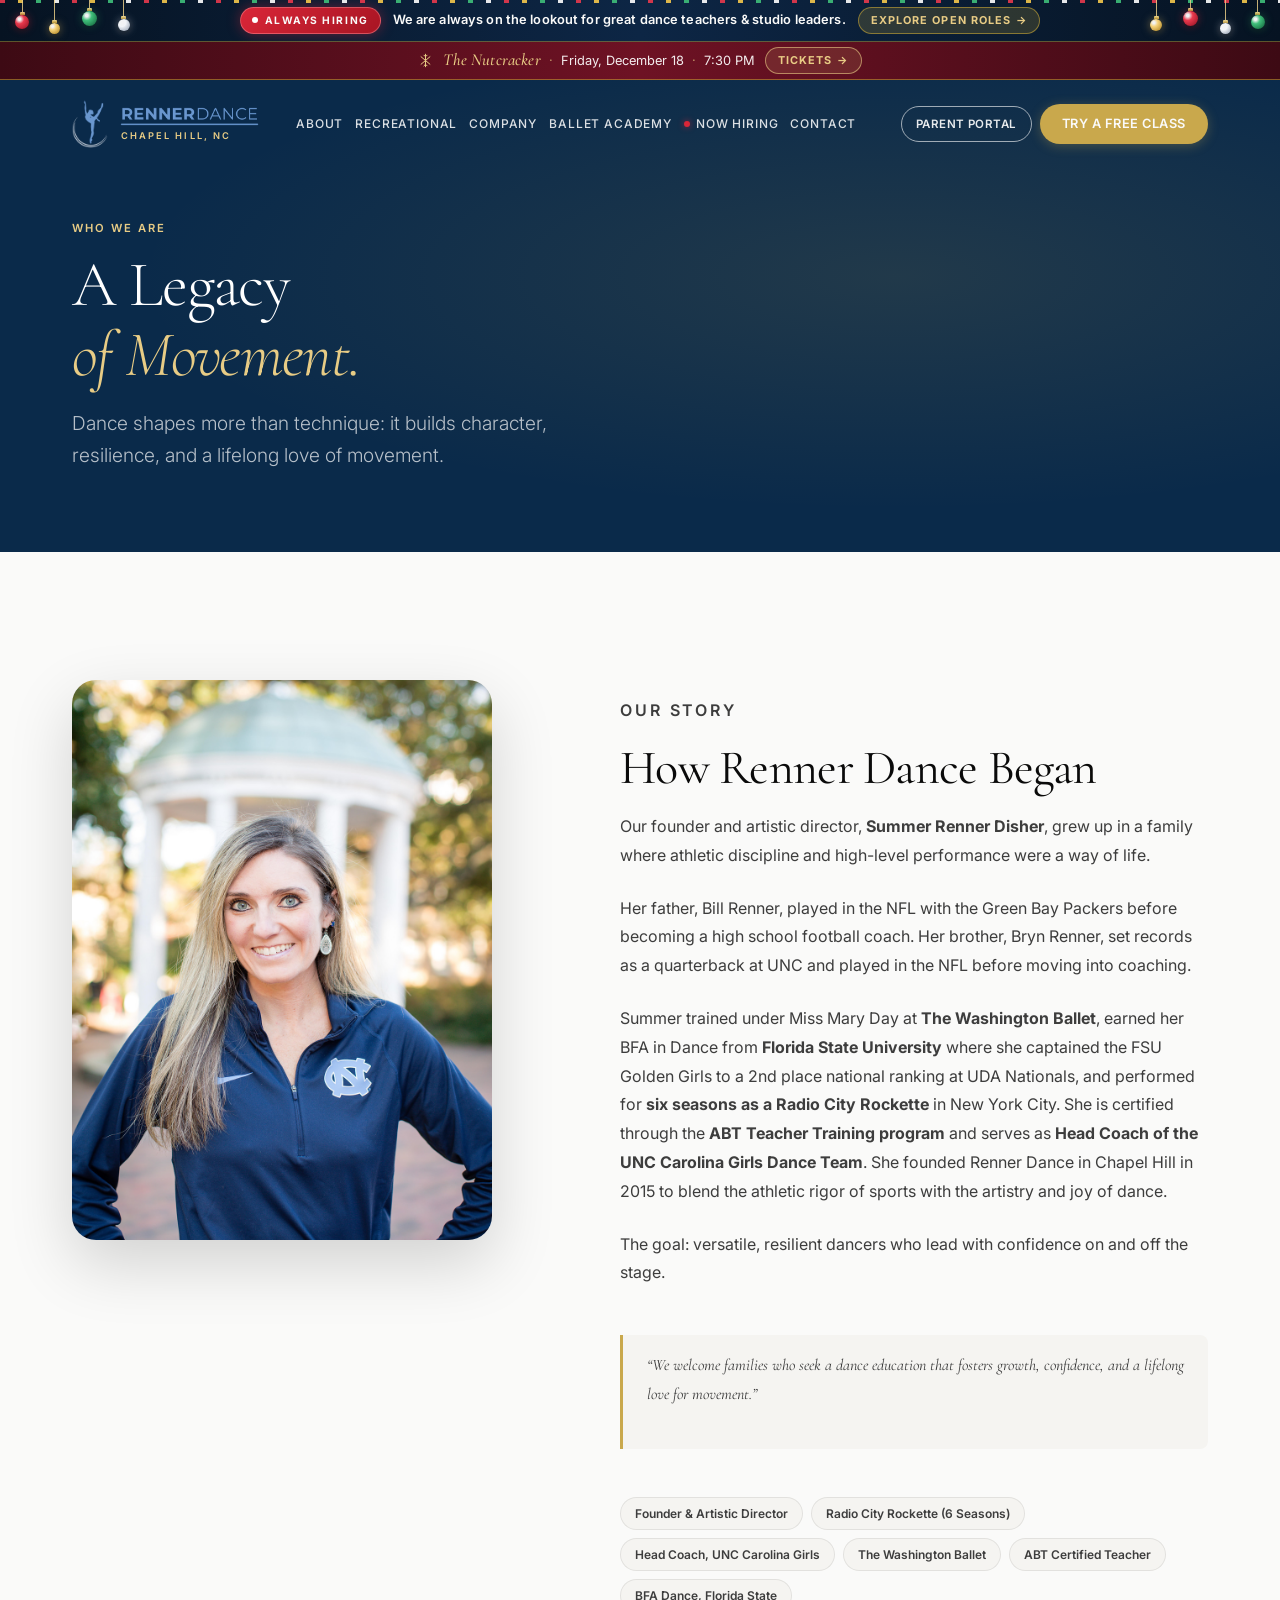
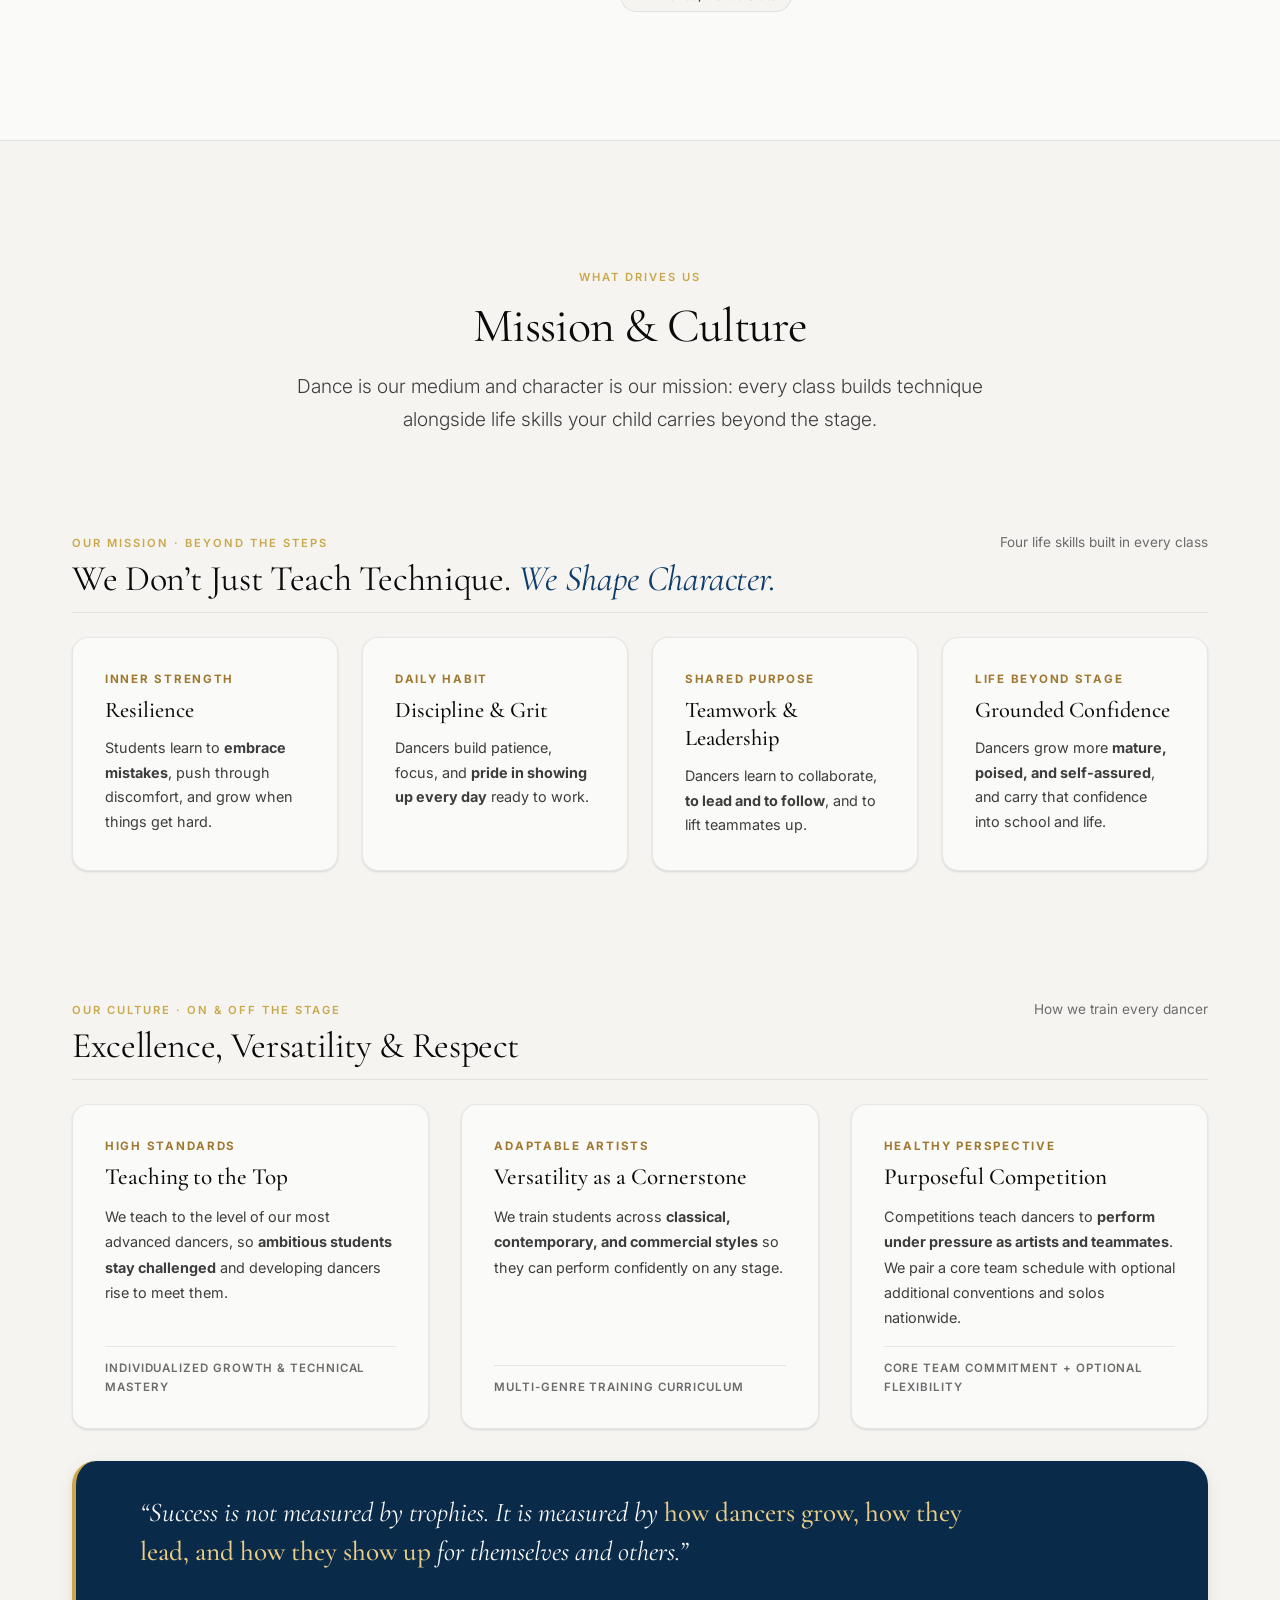
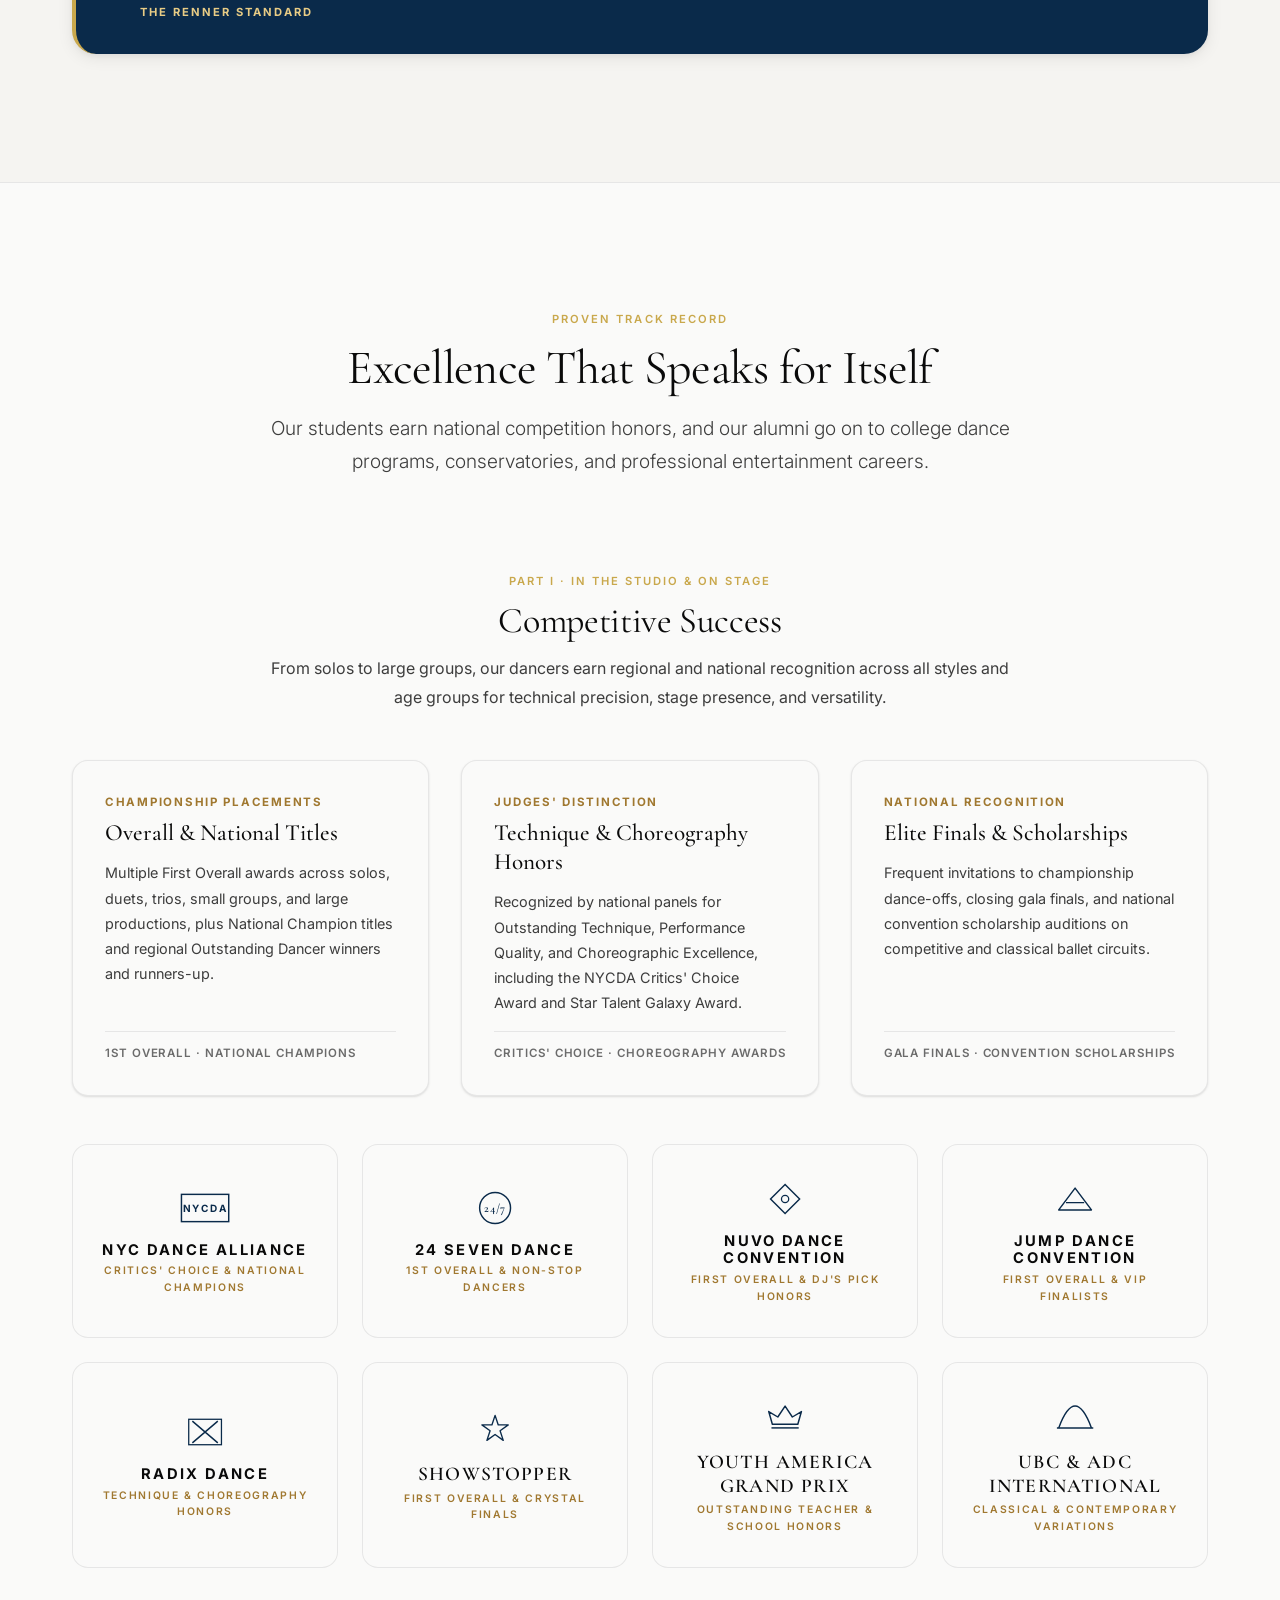
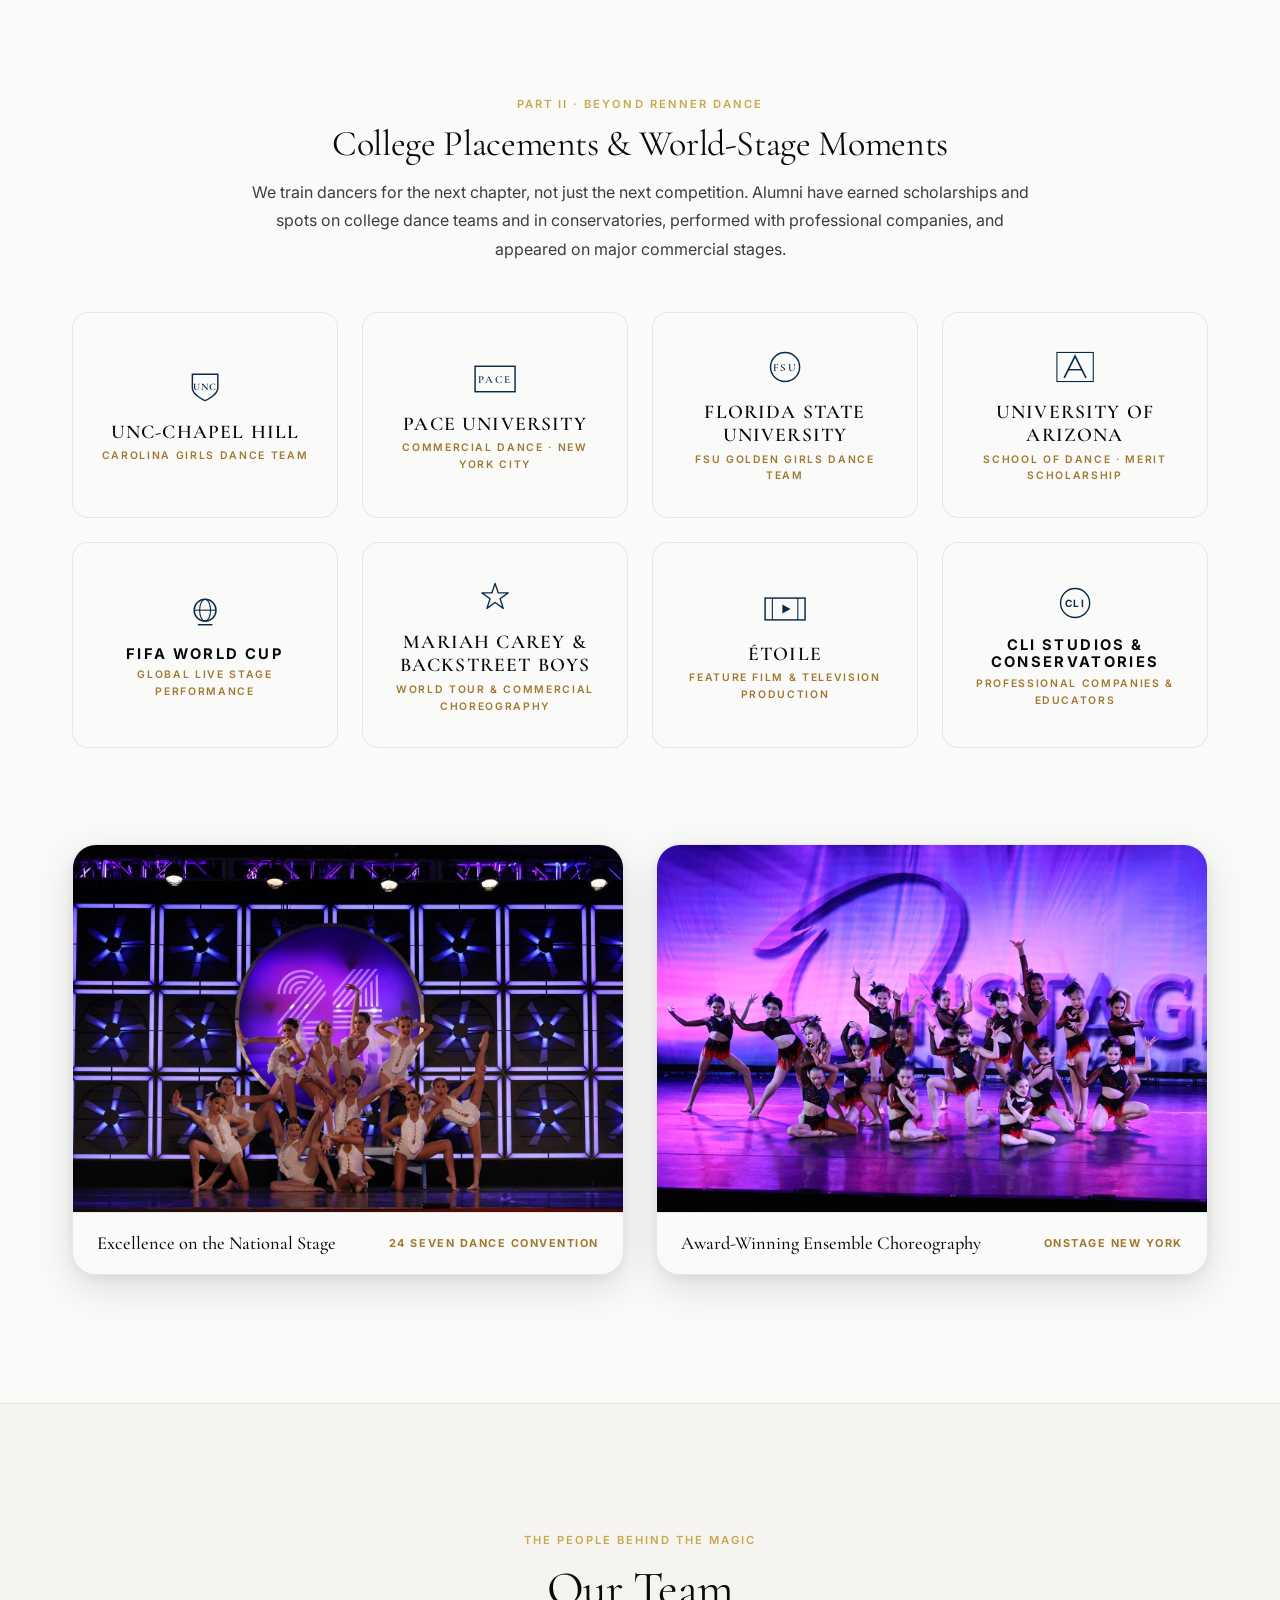
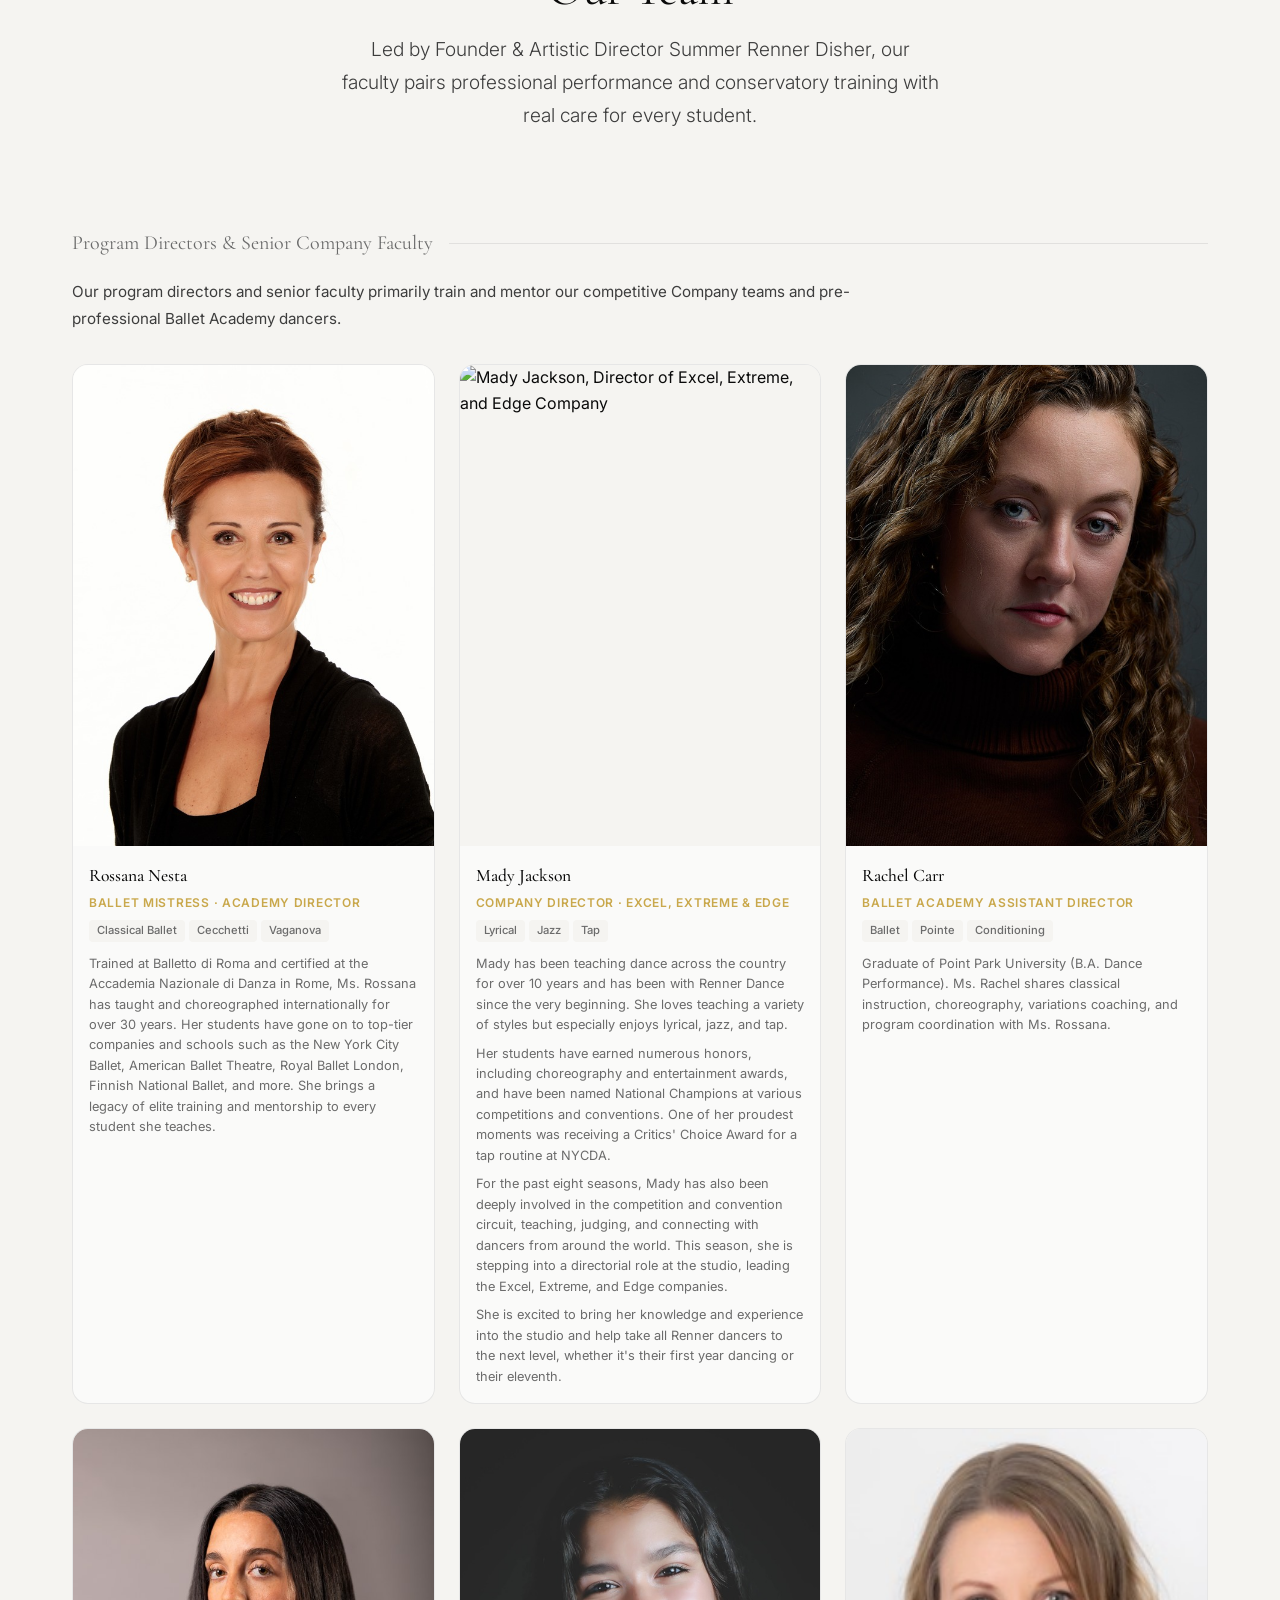
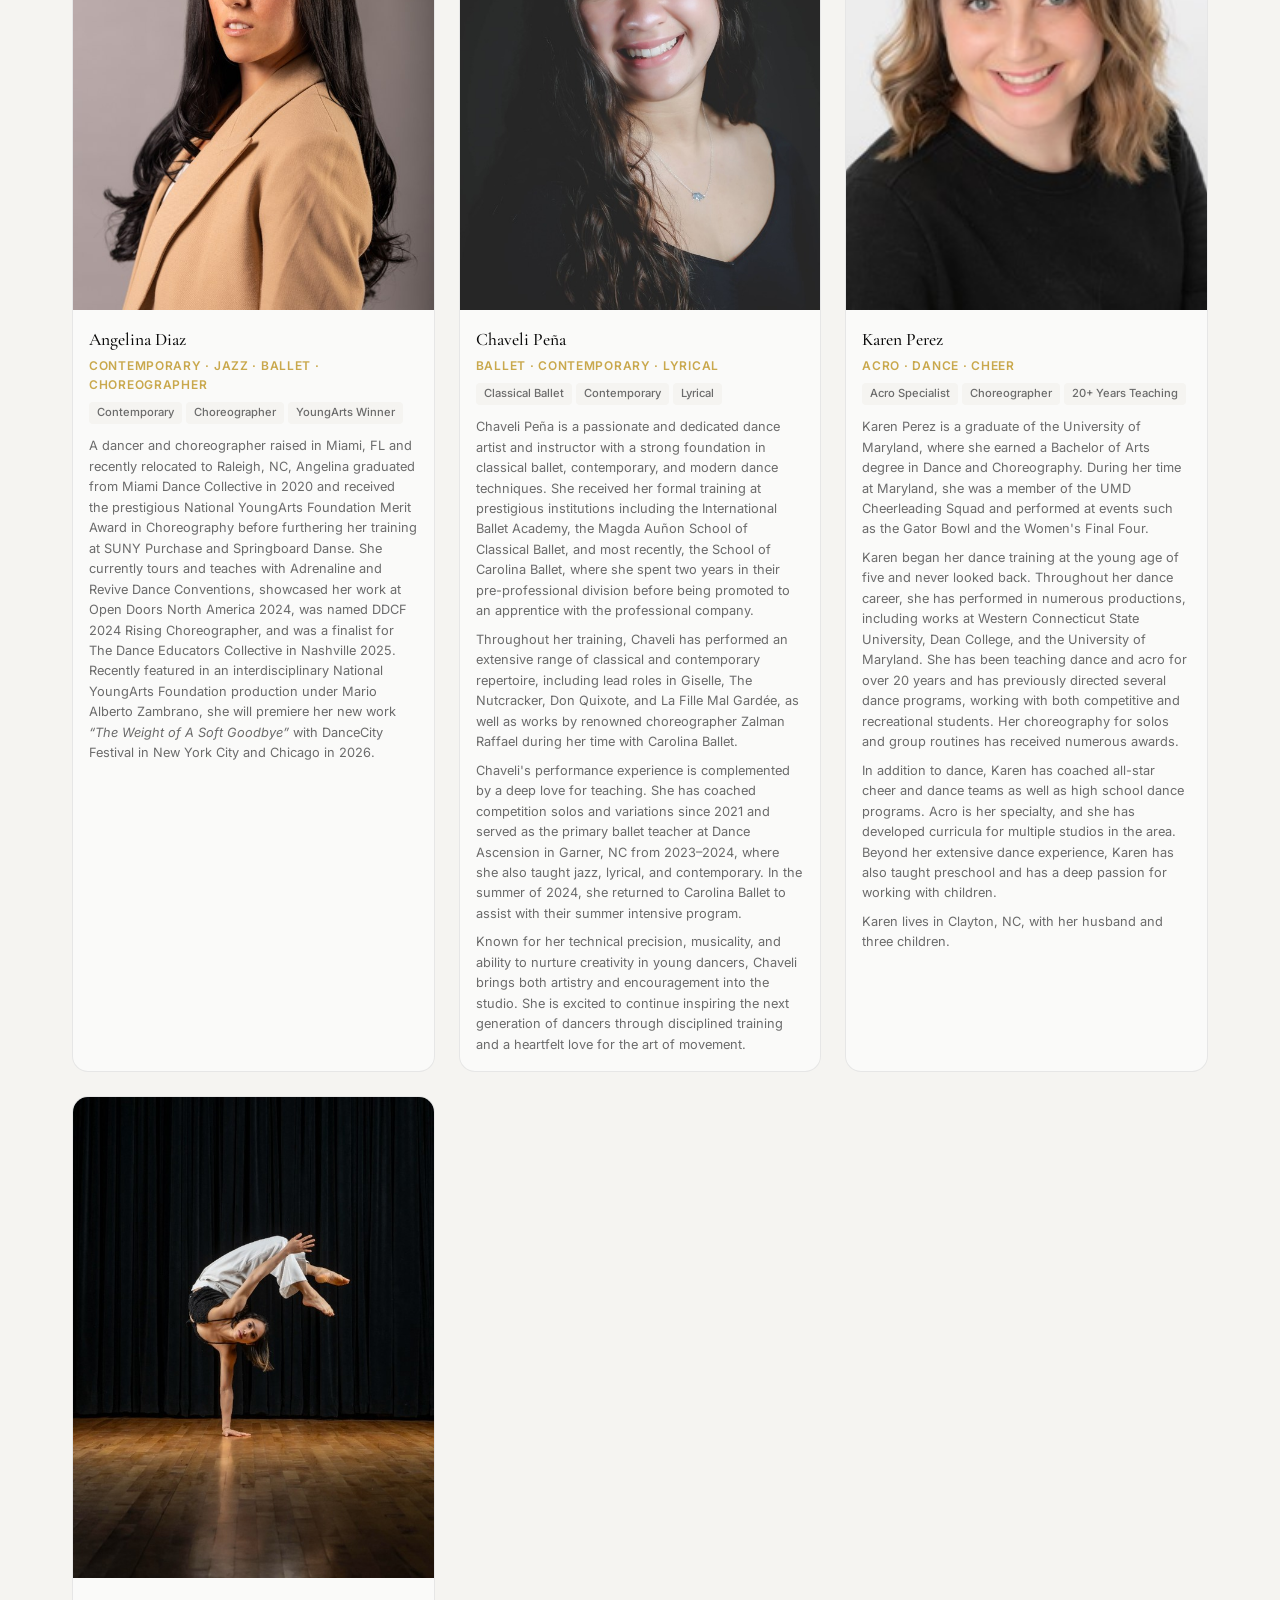
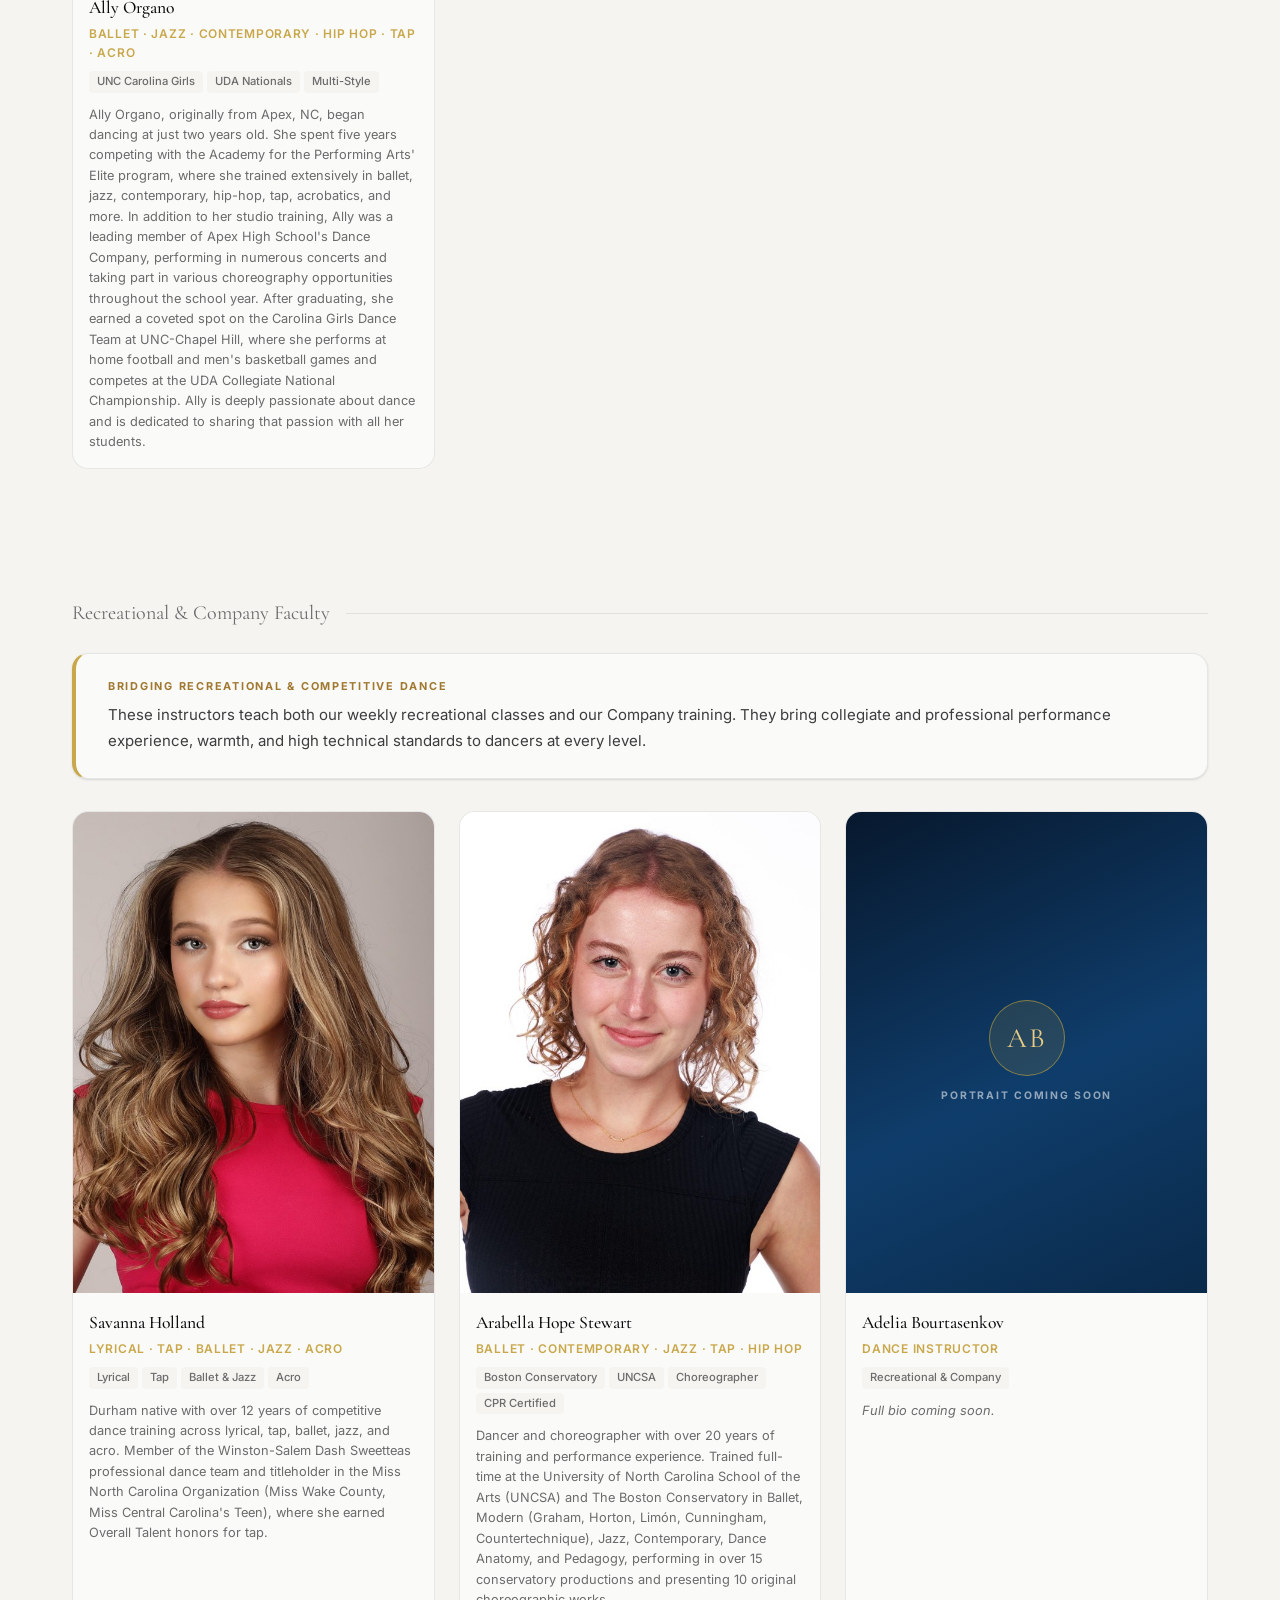
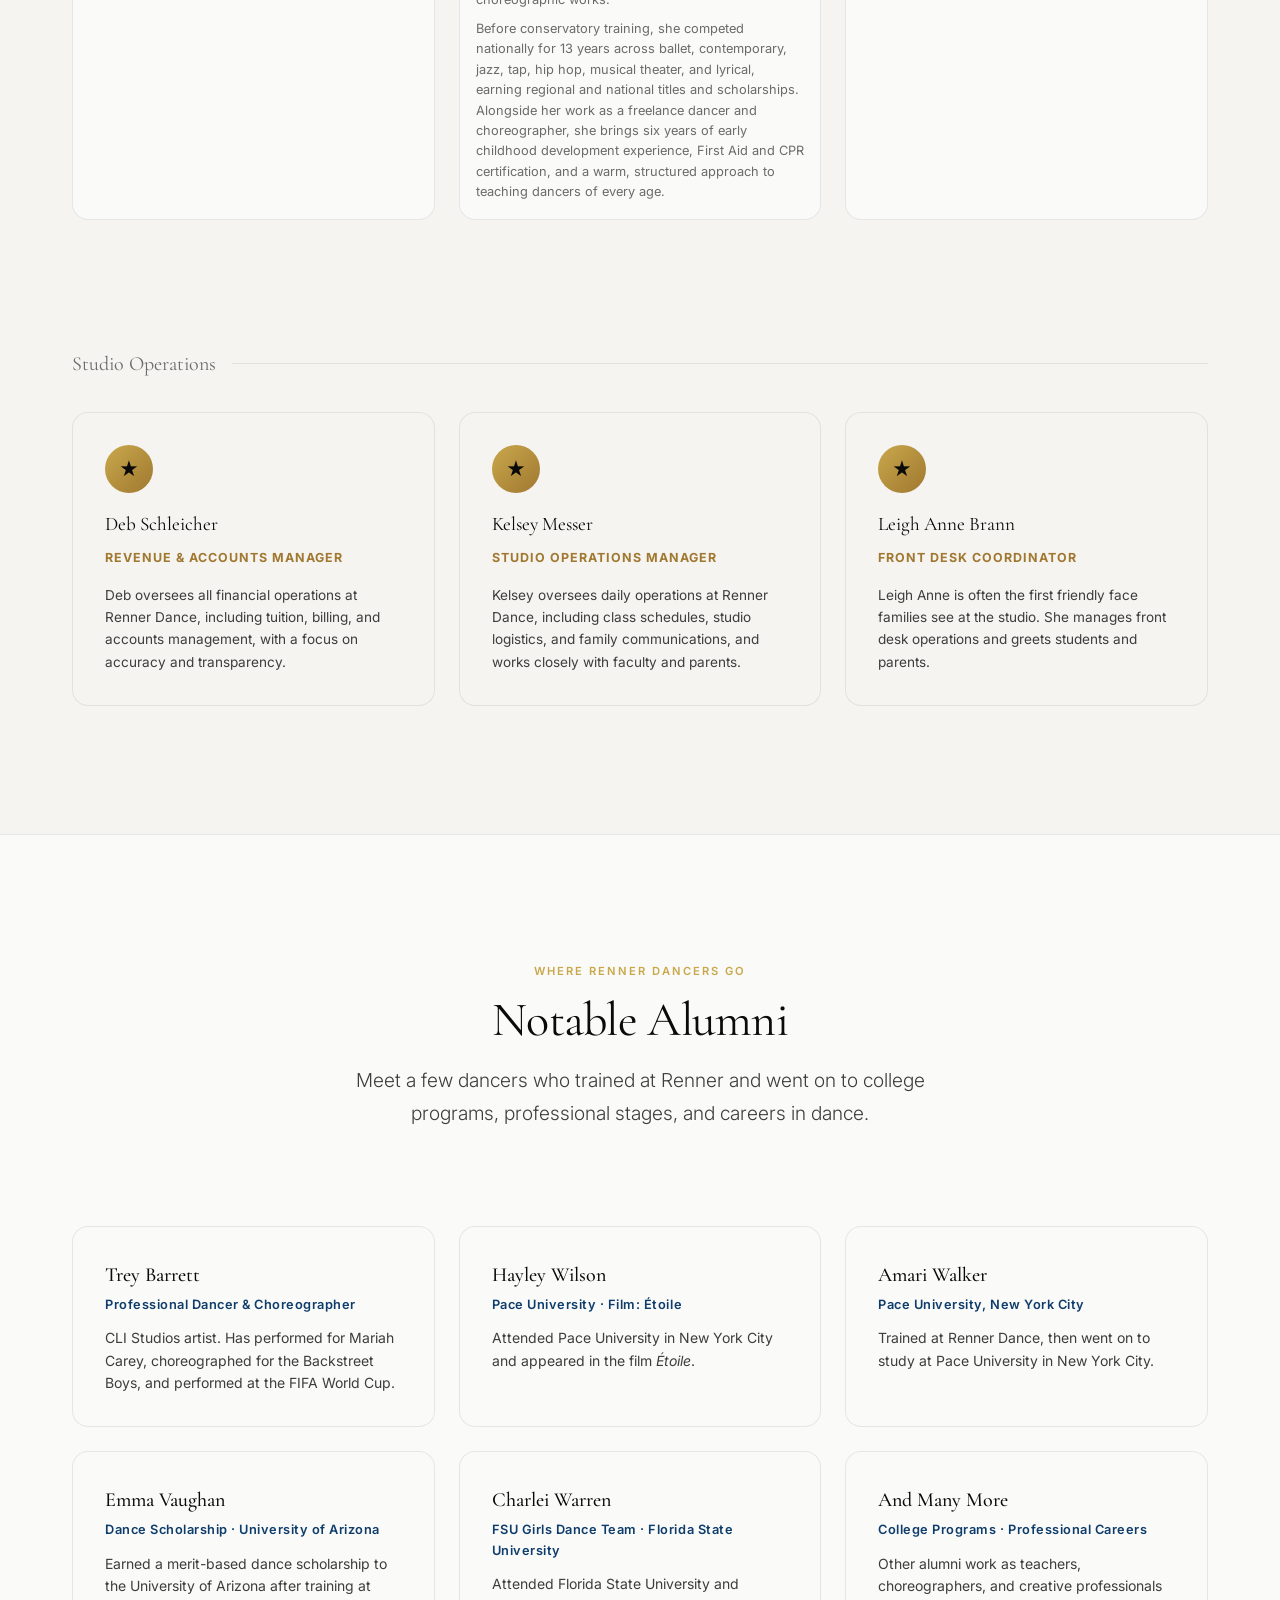
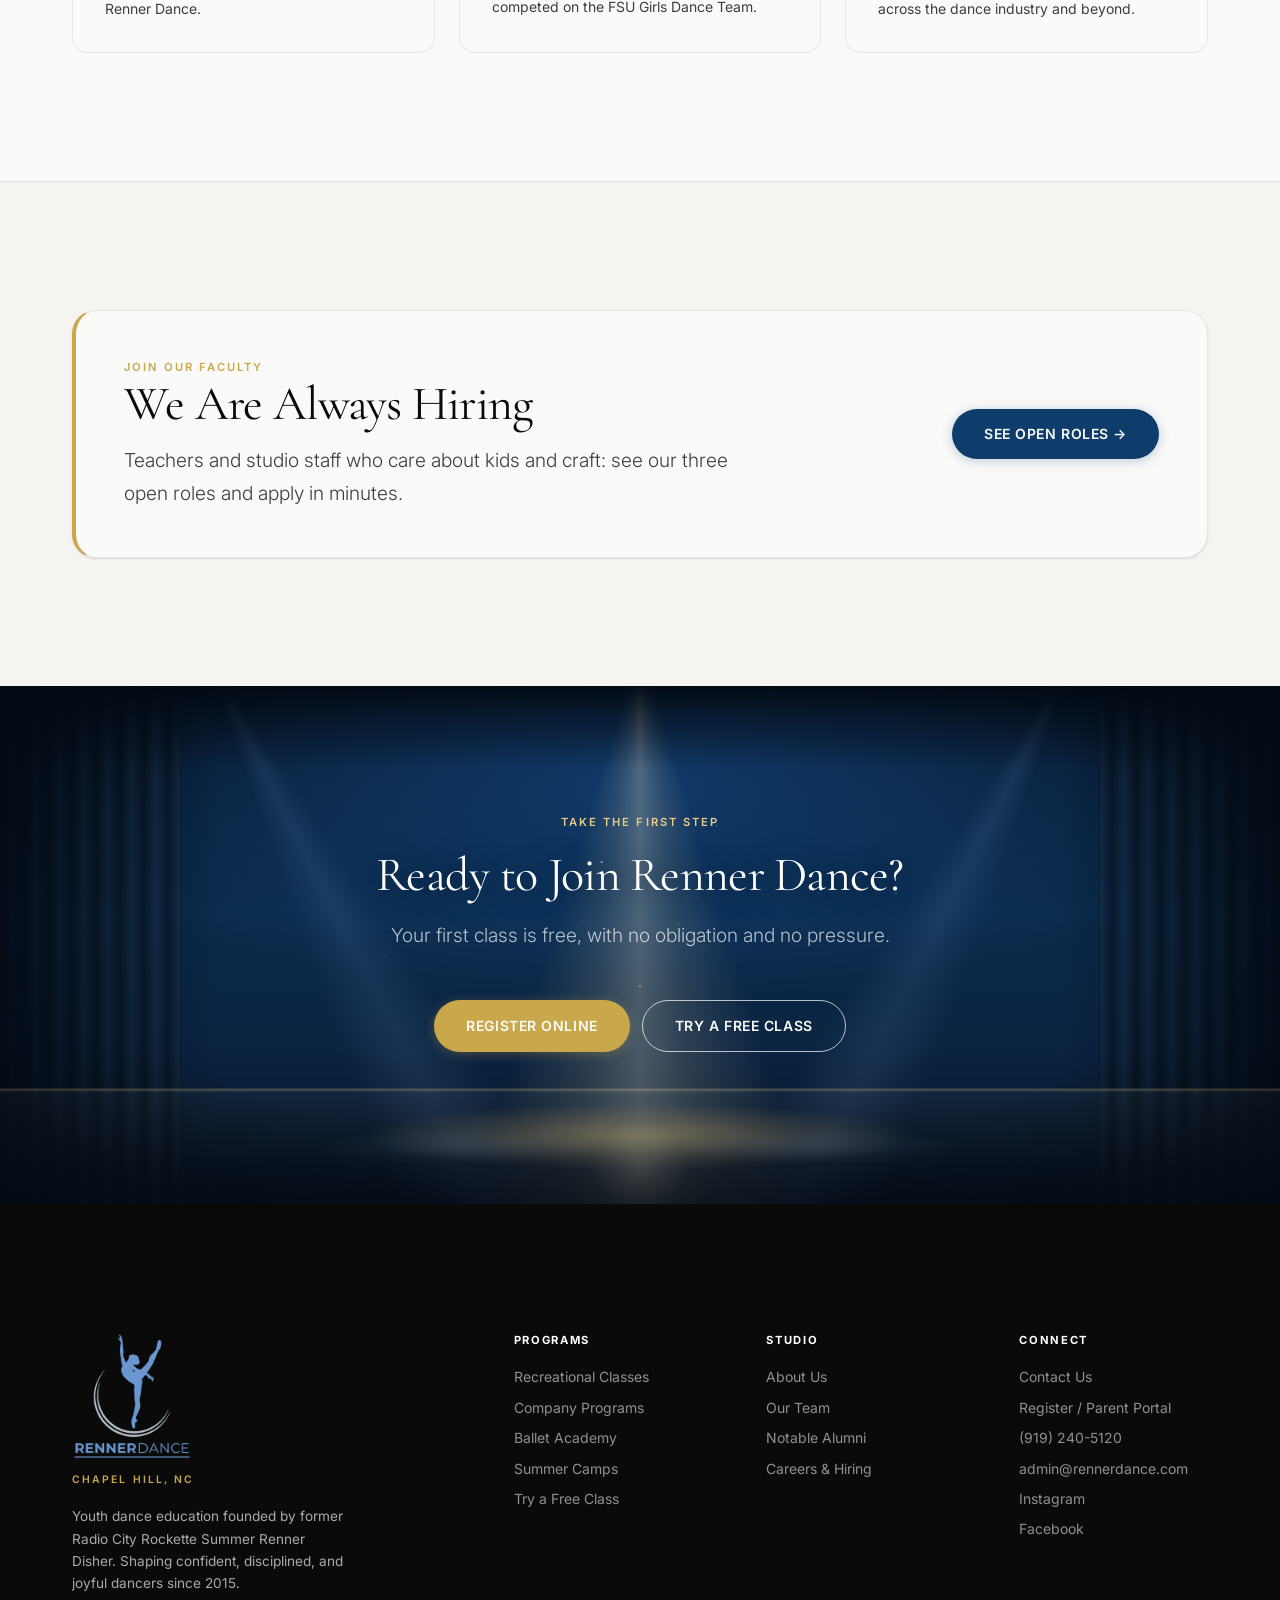
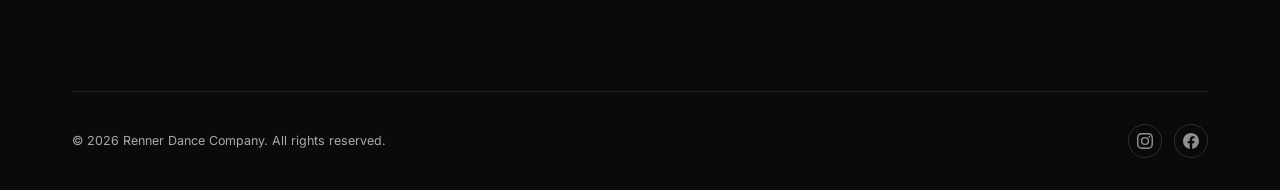
==== commit 0c21e64e: "Update about.html" ====
--- a/about.html
+++ b/about.html
@@ -907,26 +907,8 @@
             </div>
           </div>
 
-          <!-- Adelia Bourtasenkov (Placeholder: Photo & Bio Coming Soon) -->
+          <!-- Arabella Hope Stewart -->
           <div class="faculty-card reveal reveal-delay-1">
-            <div class="faculty-card-img" style="background:linear-gradient(155deg,#07182d 0%,#0f3d6b 55%,#0a2a4a 100%);display:flex;flex-direction:column;align-items:center;justify-content:center;gap:12px">
-              <div style="width:76px;height:76px;border-radius:50%;border:1.5px solid rgba(212,175,55,0.55);background:rgba(212,175,55,0.12);display:flex;align-items:center;justify-content:center;font-family:var(--font-display);font-size:1.75rem;color:var(--gold-light);letter-spacing:0.06em" aria-hidden="true">AB</div>
-              <span style="font-size:0.65rem;font-weight:700;letter-spacing:0.18em;text-transform:uppercase;color:rgba(255,255,255,0.55)">Portrait Coming Soon</span>
-            </div>
-            <div class="faculty-card-body">
-              <div class="faculty-card-name">Adelia Bourtasenkov</div>
-              <div class="faculty-card-role">Dance Instructor</div>
-              <div class="faculty-card-styles">
-                <span class="faculty-style-tag">Recreational &amp; Company</span>
-              </div>
-              <p style="font-size:0.8rem;color:var(--ink-muted);margin-top:var(--space-3);line-height:1.6;font-style:italic">
-                Full bio coming soon.
-              </p>
-            </div>
-          </div>
-
-          <!-- Arabella Hope Stewart -->
-          <div class="faculty-card reveal reveal-delay-2">
             <div class="faculty-card-img">
               <img src="images/faculty-arabella.jpg" alt="Arabella Hope Stewart, Dance Instructor and Choreographer" width="300" height="400" loading="lazy" style="object-position:center 15%">
             </div>
@@ -944,6 +926,24 @@
               </p>
               <p style="font-size:0.8rem;color:var(--ink-muted);margin-top:var(--space-2);line-height:1.6">
                 Before conservatory training, she competed nationally for 13 years across ballet, contemporary, jazz, tap, hip hop, musical theater, and lyrical, earning regional and national titles and scholarships. Alongside her work as a freelance dancer and choreographer, she brings six years of early childhood development experience, First Aid and CPR certification, and a warm, structured approach to teaching dancers of every age.
+              </p>
+            </div>
+          </div>
+
+          <!-- Adelia Bourtasenkov (Placeholder: Photo & Bio Coming Soon) -->
+          <div class="faculty-card reveal reveal-delay-2">
+            <div class="faculty-card-img" style="background:linear-gradient(155deg,#07182d 0%,#0f3d6b 55%,#0a2a4a 100%);display:flex;flex-direction:column;align-items:center;justify-content:center;gap:12px">
+              <div style="width:76px;height:76px;border-radius:50%;border:1.5px solid rgba(212,175,55,0.55);background:rgba(212,175,55,0.12);display:flex;align-items:center;justify-content:center;font-family:var(--font-display);font-size:1.75rem;color:var(--gold-light);letter-spacing:0.06em" aria-hidden="true">AB</div>
+              <span style="font-size:0.65rem;font-weight:700;letter-spacing:0.18em;text-transform:uppercase;color:rgba(255,255,255,0.55)">Portrait Coming Soon</span>
+            </div>
+            <div class="faculty-card-body">
+              <div class="faculty-card-name">Adelia Bourtasenkov</div>
+              <div class="faculty-card-role">Dance Instructor</div>
+              <div class="faculty-card-styles">
+                <span class="faculty-style-tag">Recreational &amp; Company</span>
+              </div>
+              <p style="font-size:0.8rem;color:var(--ink-muted);margin-top:var(--space-3);line-height:1.6;font-style:italic">
+                Full bio coming soon.
               </p>
             </div>
           </div>
--- a/css/styles.css
+++ b/css/styles.css
@@ -3793,3 +3793,180 @@
 @media (prefers-reduced-motion: reduce) {
   .xmas-ornament, .xmas-garland::before { animation: none; }
 }
+
+/* ======================================================
+   COMPANY MEMBER PORTAL (company.html)
+====================================================== */
+.hero-portal-strip {
+  display: inline-flex;
+  align-items: center;
+  gap: 8px;
+  margin-top: var(--space-5);
+  padding: 9px 16px;
+  border-radius: var(--radius-full);
+  background: rgba(255, 255, 255, 0.08);
+  backdrop-filter: blur(10px);
+  -webkit-backdrop-filter: blur(10px);
+  border: 1px solid rgba(255, 255, 255, 0.16);
+  color: rgba(255, 255, 255, 0.78);
+  font-size: 0.8rem;
+  flex-wrap: wrap;
+}
+.hero-portal-strip svg {
+  color: var(--gold-light);
+  flex-shrink: 0;
+}
+.hero-portal-strip a {
+  color: var(--gold-light);
+  font-weight: 600;
+  text-decoration: none;
+  border-bottom: 1px solid rgba(232, 204, 133, 0.45);
+  padding-bottom: 1px;
+  transition: color var(--dur-fast), border-color var(--dur-fast);
+}
+.hero-portal-strip a:hover {
+  color: var(--white);
+  border-bottom-color: var(--white);
+}
+
+.company-portal-shell {
+  display: grid;
+  grid-template-columns: minmax(0, 1fr) minmax(0, 1.15fr);
+  gap: var(--space-8);
+  align-items: center;
+  background: linear-gradient(145deg, rgba(255, 255, 255, 0.06) 0%, rgba(255, 255, 255, 0.02) 100%);
+  border: 1px solid rgba(212, 175, 55, 0.28);
+  border-radius: var(--radius-xl);
+  padding: var(--space-8);
+  position: relative;
+  overflow: hidden;
+  box-shadow: 0 28px 64px -24px rgba(0, 0, 0, 0.55);
+}
+.company-portal-shell::before {
+  content: '';
+  position: absolute;
+  top: 0;
+  left: 0;
+  right: 0;
+  height: 3px;
+  background: linear-gradient(90deg, var(--gold-dark), var(--gold-light), var(--gold-dark));
+}
+
+.company-portal-badge {
+  display: inline-flex;
+  align-items: center;
+  gap: 8px;
+  padding: 5px 12px;
+  border-radius: var(--radius-full);
+  background: rgba(212, 175, 55, 0.14);
+  border: 1px solid rgba(212, 175, 55, 0.38);
+  color: var(--gold-light);
+  font-size: 0.68rem;
+  font-weight: 700;
+  letter-spacing: 0.15em;
+  text-transform: uppercase;
+  margin-bottom: var(--space-4);
+}
+.company-portal-dot {
+  width: 7px;
+  height: 7px;
+  border-radius: 50%;
+  background: #4ade80;
+  box-shadow: 0 0 0 4px rgba(74, 222, 128, 0.2);
+}
+
+.company-portal-info .heading-1 {
+  margin-bottom: var(--space-4);
+}
+.company-portal-desc {
+  font-size: 0.96rem;
+  color: rgba(255, 255, 255, 0.78);
+  line-height: 1.75;
+  margin-bottom: var(--space-6);
+}
+.company-portal-actions {
+  display: flex;
+  align-items: center;
+  gap: var(--space-4);
+  flex-wrap: wrap;
+}
+.company-portal-host {
+  font-size: 0.76rem;
+  font-weight: 500;
+  letter-spacing: 0.06em;
+  color: rgba(255, 255, 255, 0.5);
+}
+
+.portal-features-grid {
+  display: grid;
+  grid-template-columns: repeat(2, minmax(0, 1fr));
+  gap: var(--space-4);
+}
+.portal-feature-card {
+  background: rgba(6, 20, 38, 0.55);
+  border: 1px solid rgba(255, 255, 255, 0.1);
+  border-radius: var(--radius-lg);
+  padding: var(--space-5);
+  transition: border-color var(--dur-base) var(--ease), transform var(--dur-base) var(--ease), background var(--dur-base) var(--ease);
+}
+.portal-feature-card:hover {
+  border-color: rgba(212, 175, 55, 0.45);
+  background: rgba(10, 32, 60, 0.72);
+  transform: translateY(-2px);
+}
+.portal-feature-icon {
+  width: 38px;
+  height: 38px;
+  border-radius: 10px;
+  background: rgba(212, 175, 55, 0.14);
+  border: 1px solid rgba(212, 175, 55, 0.3);
+  color: var(--gold-light);
+  display: flex;
+  align-items: center;
+  justify-content: center;
+  margin-bottom: var(--space-3);
+}
+.portal-feature-title {
+  font-family: var(--font-display);
+  font-size: 1.2rem;
+  font-weight: 500;
+  color: var(--white);
+  margin-bottom: 6px;
+  line-height: 1.25;
+}
+.portal-feature-desc {
+  font-size: 0.82rem;
+  color: rgba(255, 255, 255, 0.68);
+  line-height: 1.55;
+  margin: 0;
+}
+
+@media (max-width: 960px) {
+  .company-portal-shell {
+    grid-template-columns: 1fr;
+    padding: var(--space-6);
+    gap: var(--space-6);
+  }
+}
+@media (max-width: 520px) {
+  .hero-portal-strip {
+    width: 100%;
+    justify-content: center;
+    padding: 10px 14px;
+    border-radius: var(--radius-lg);
+  }
+  .company-portal-shell {
+    padding: var(--space-5);
+  }
+  .company-portal-actions .btn {
+    width: 100%;
+    justify-content: center;
+  }
+  .company-portal-host {
+    width: 100%;
+    text-align: center;
+  }
+  .portal-features-grid {
+    grid-template-columns: 1fr;
+  }
+}
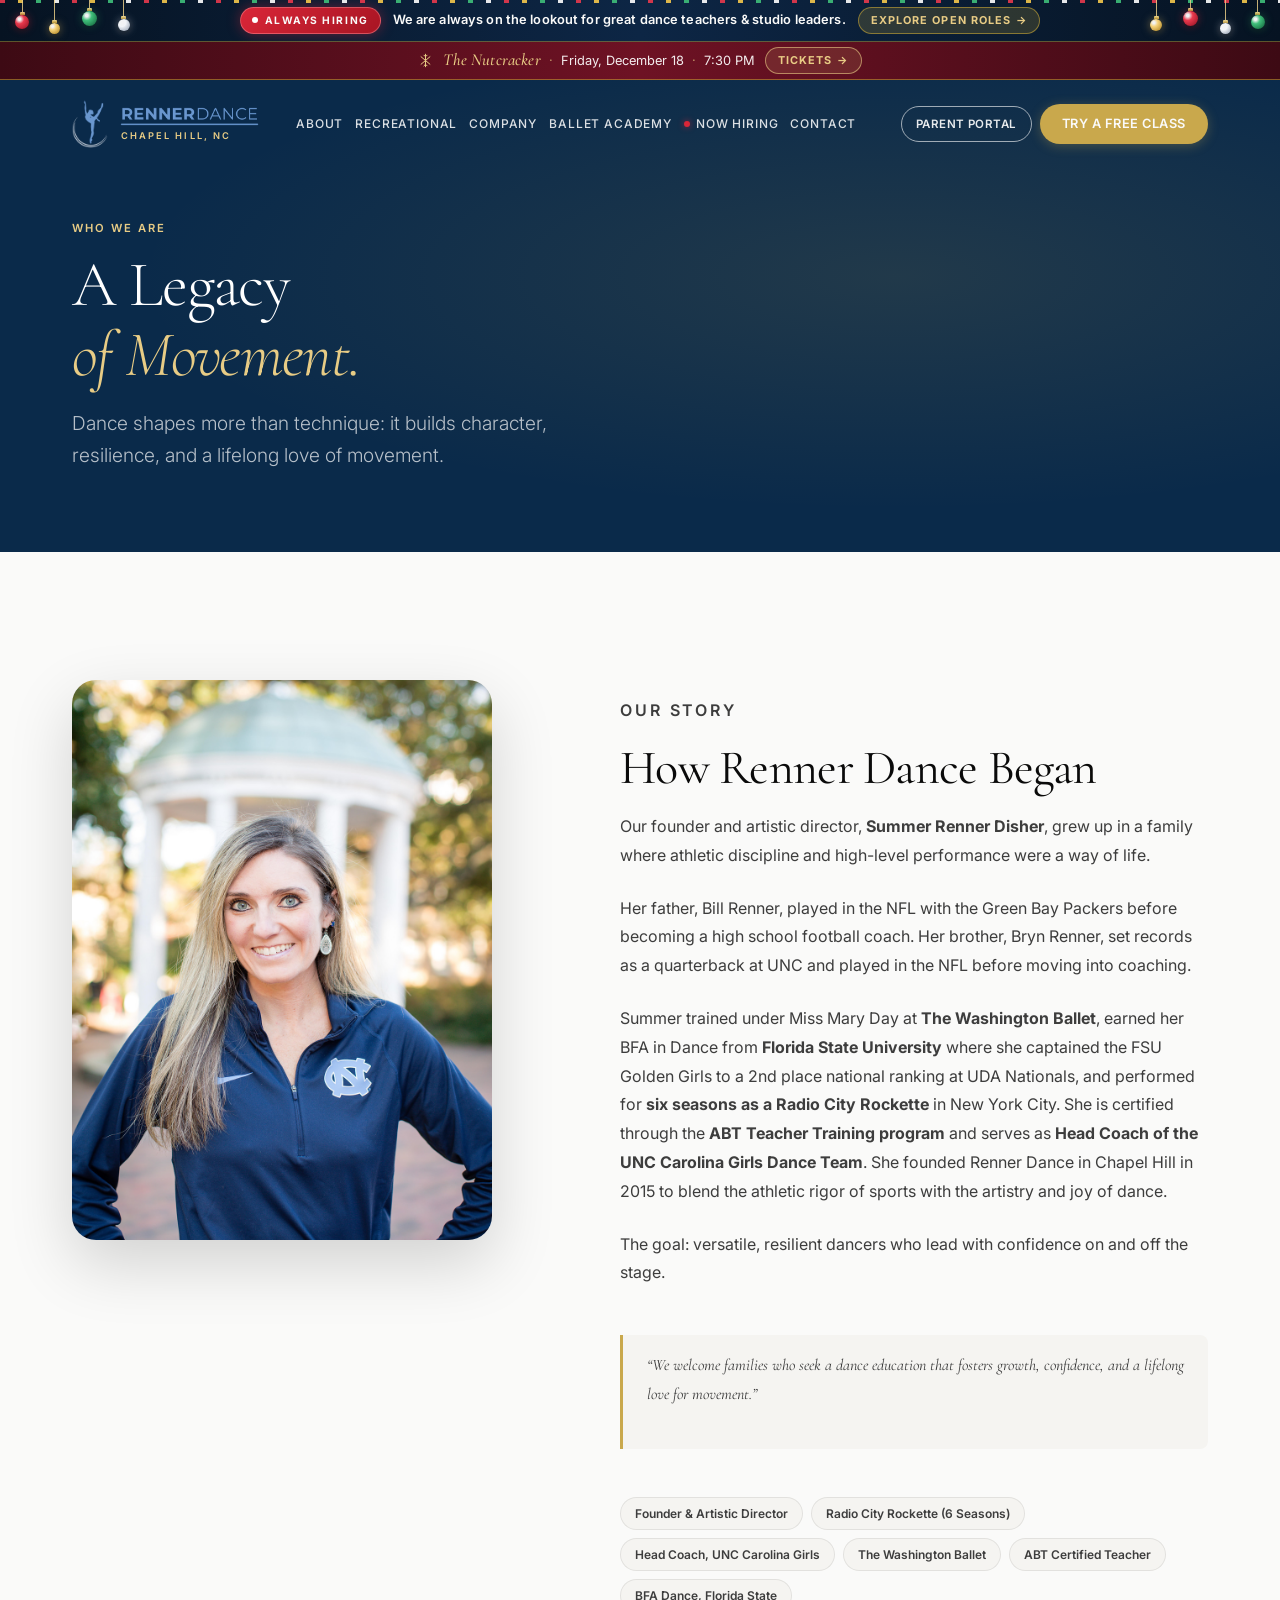
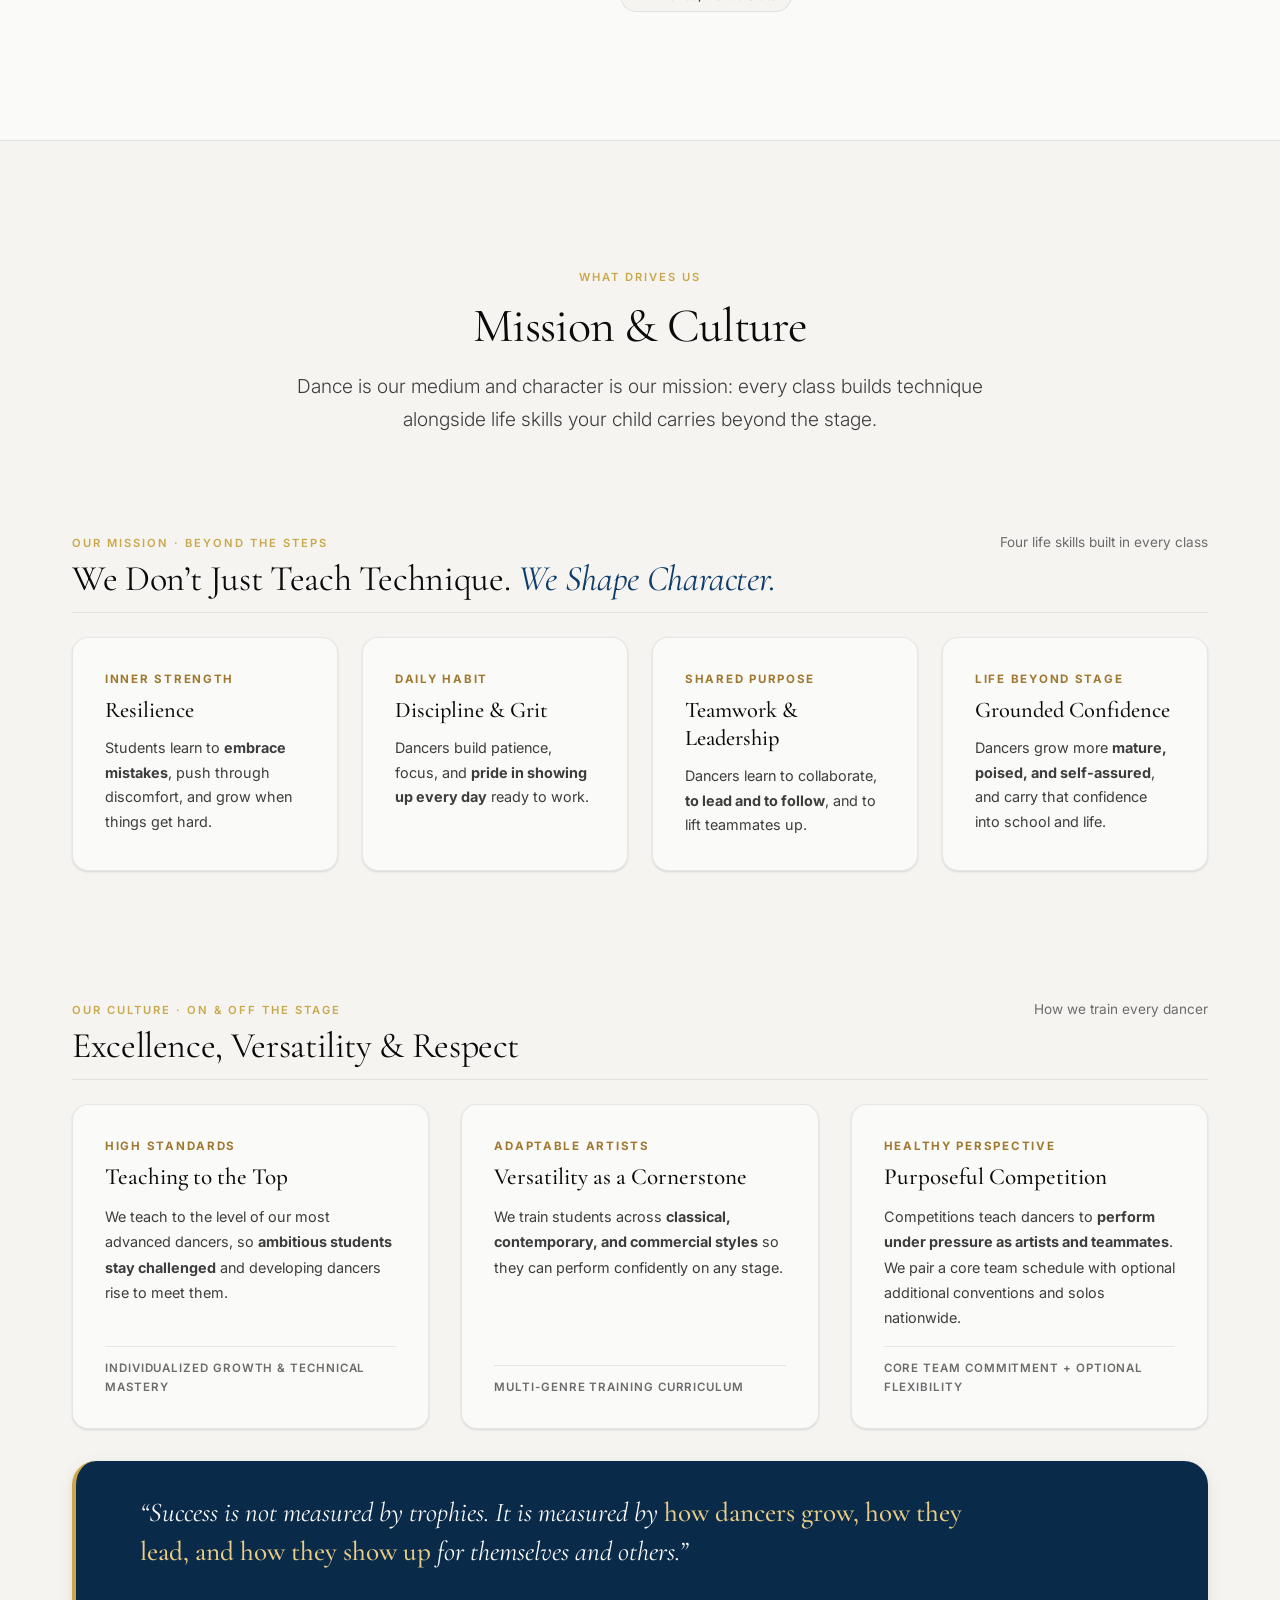
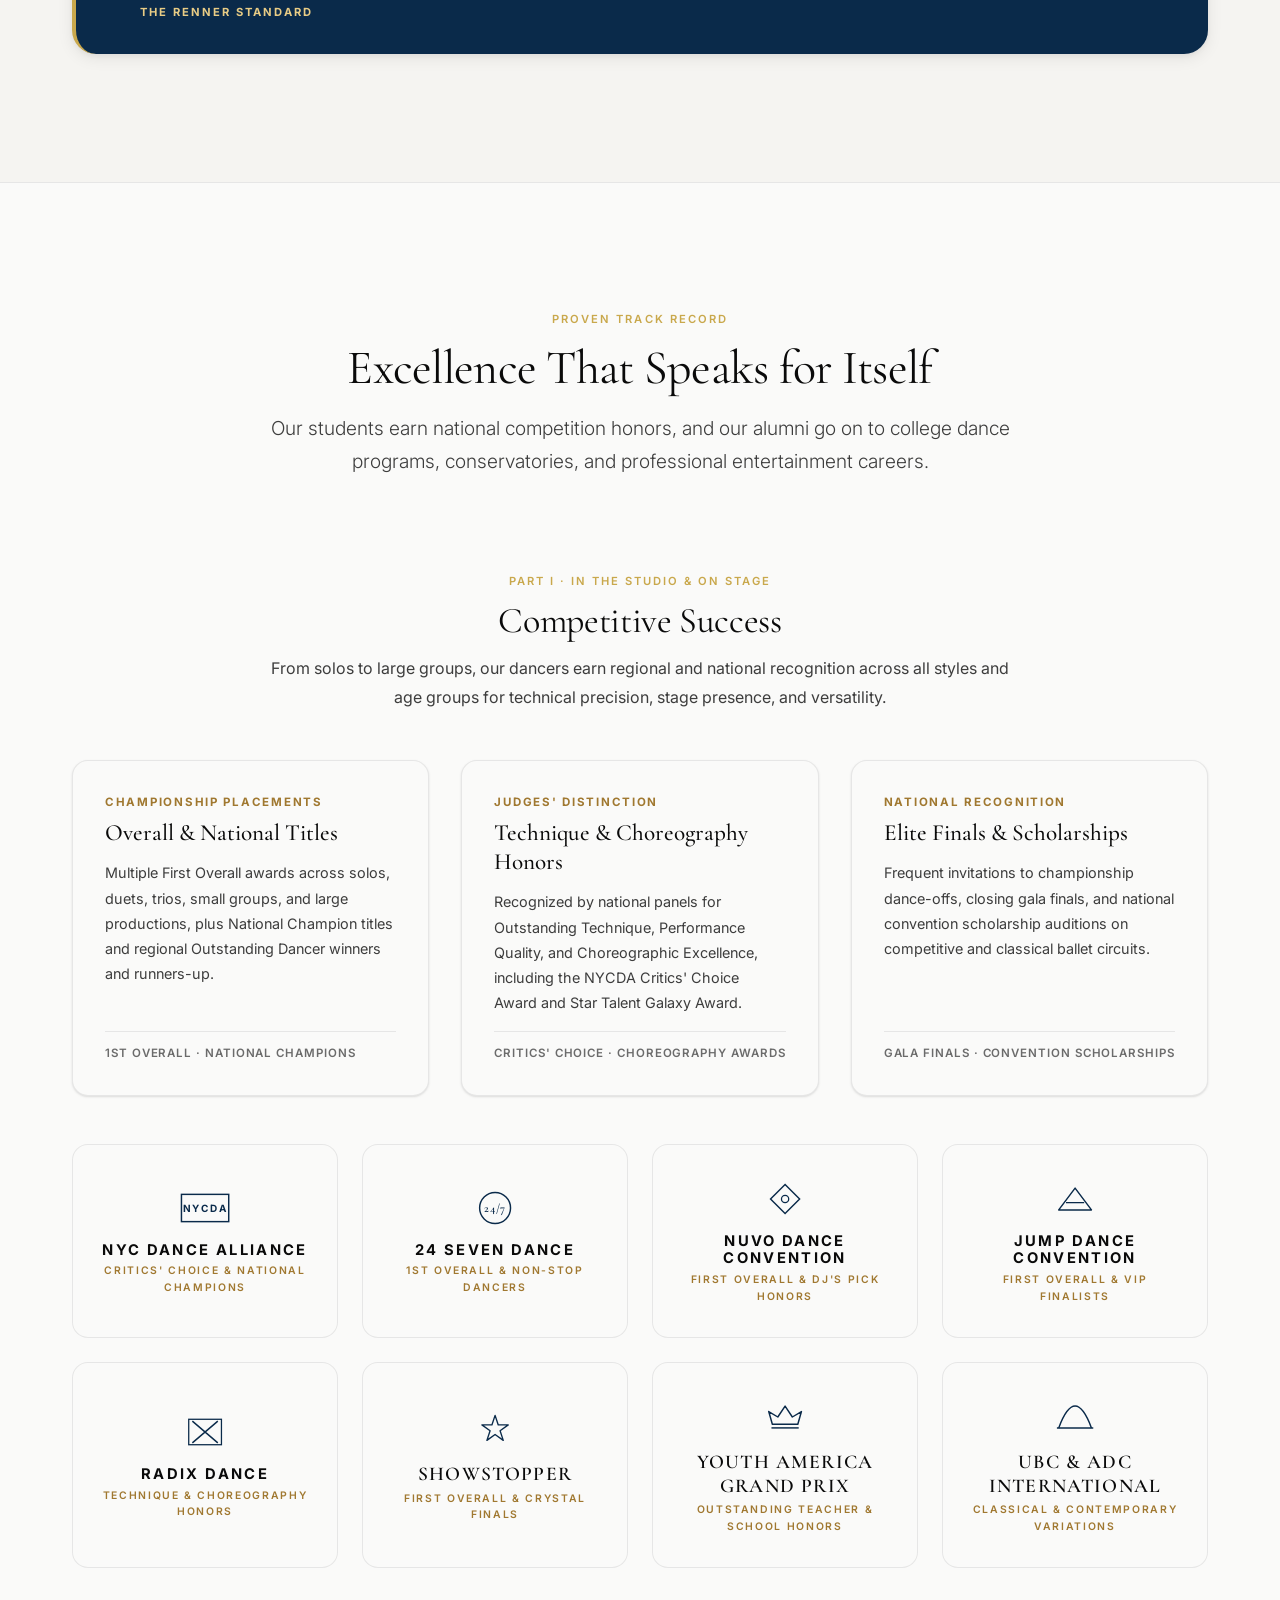
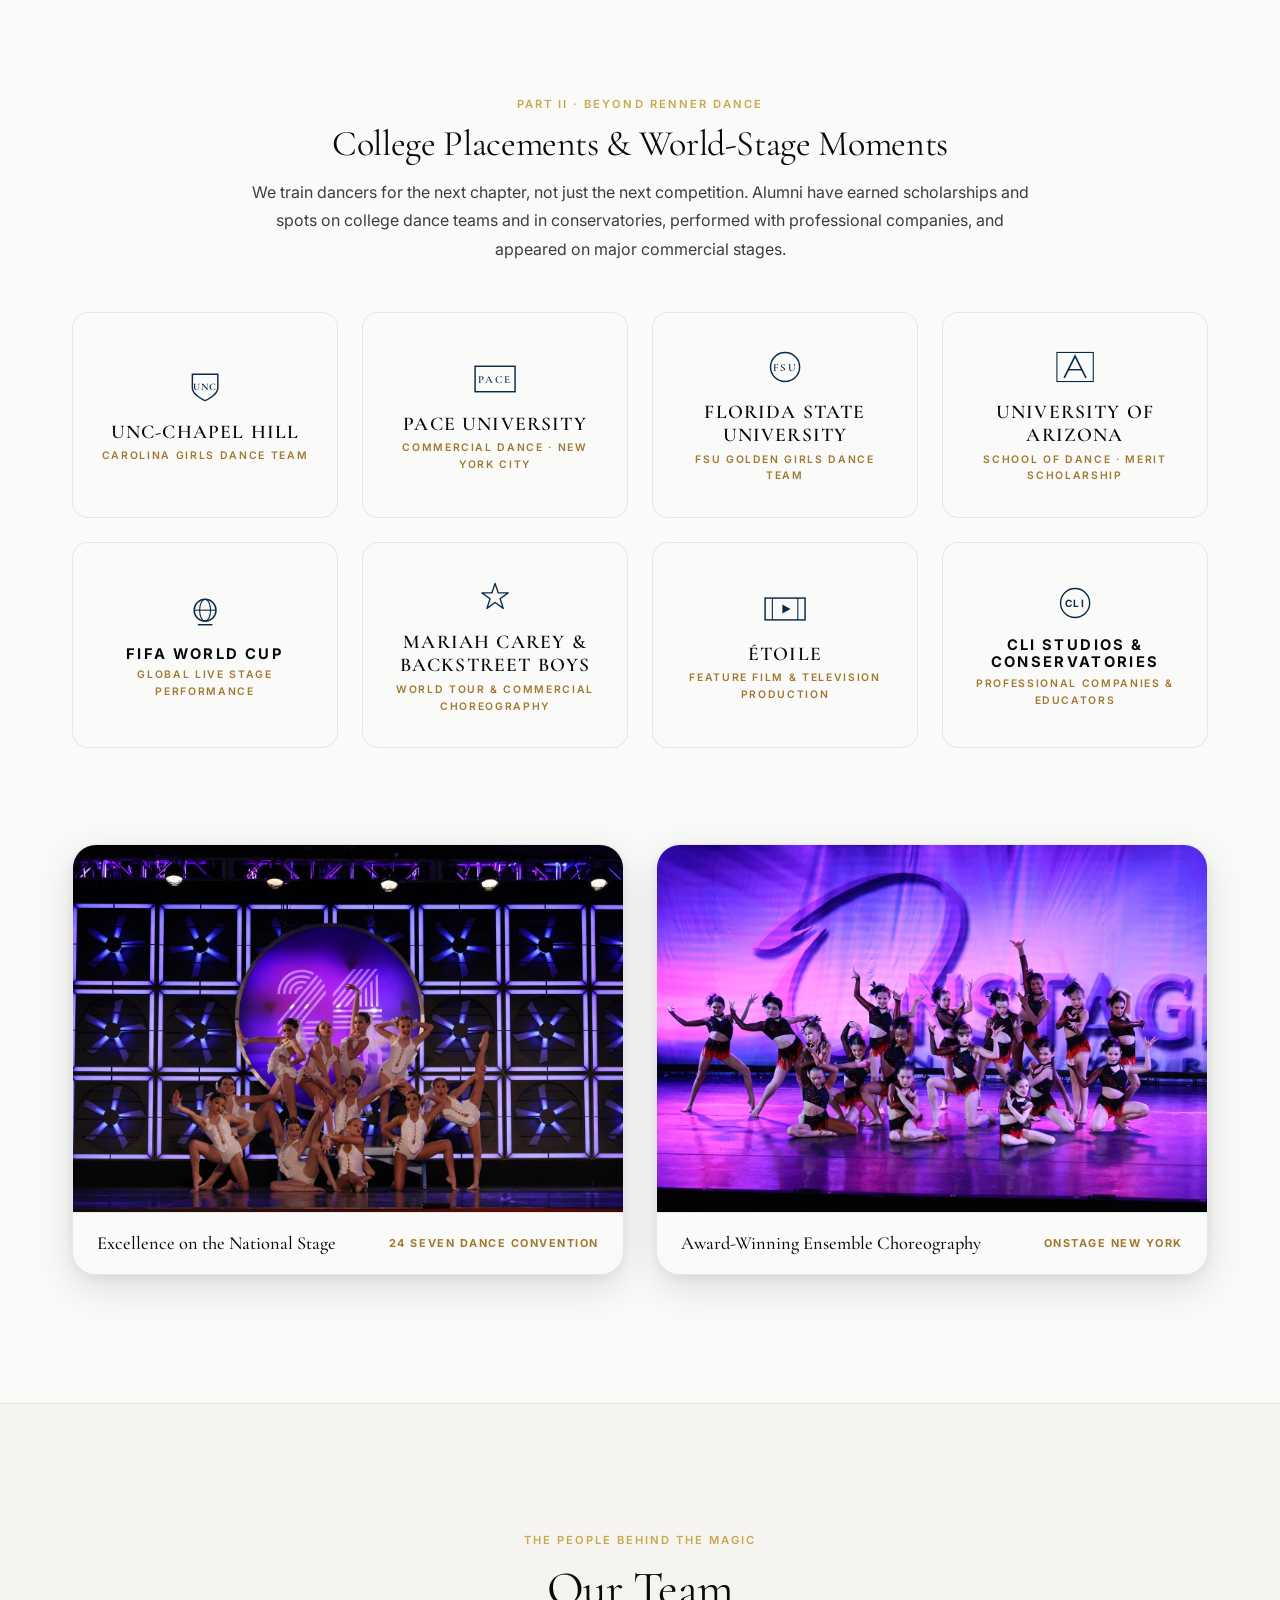
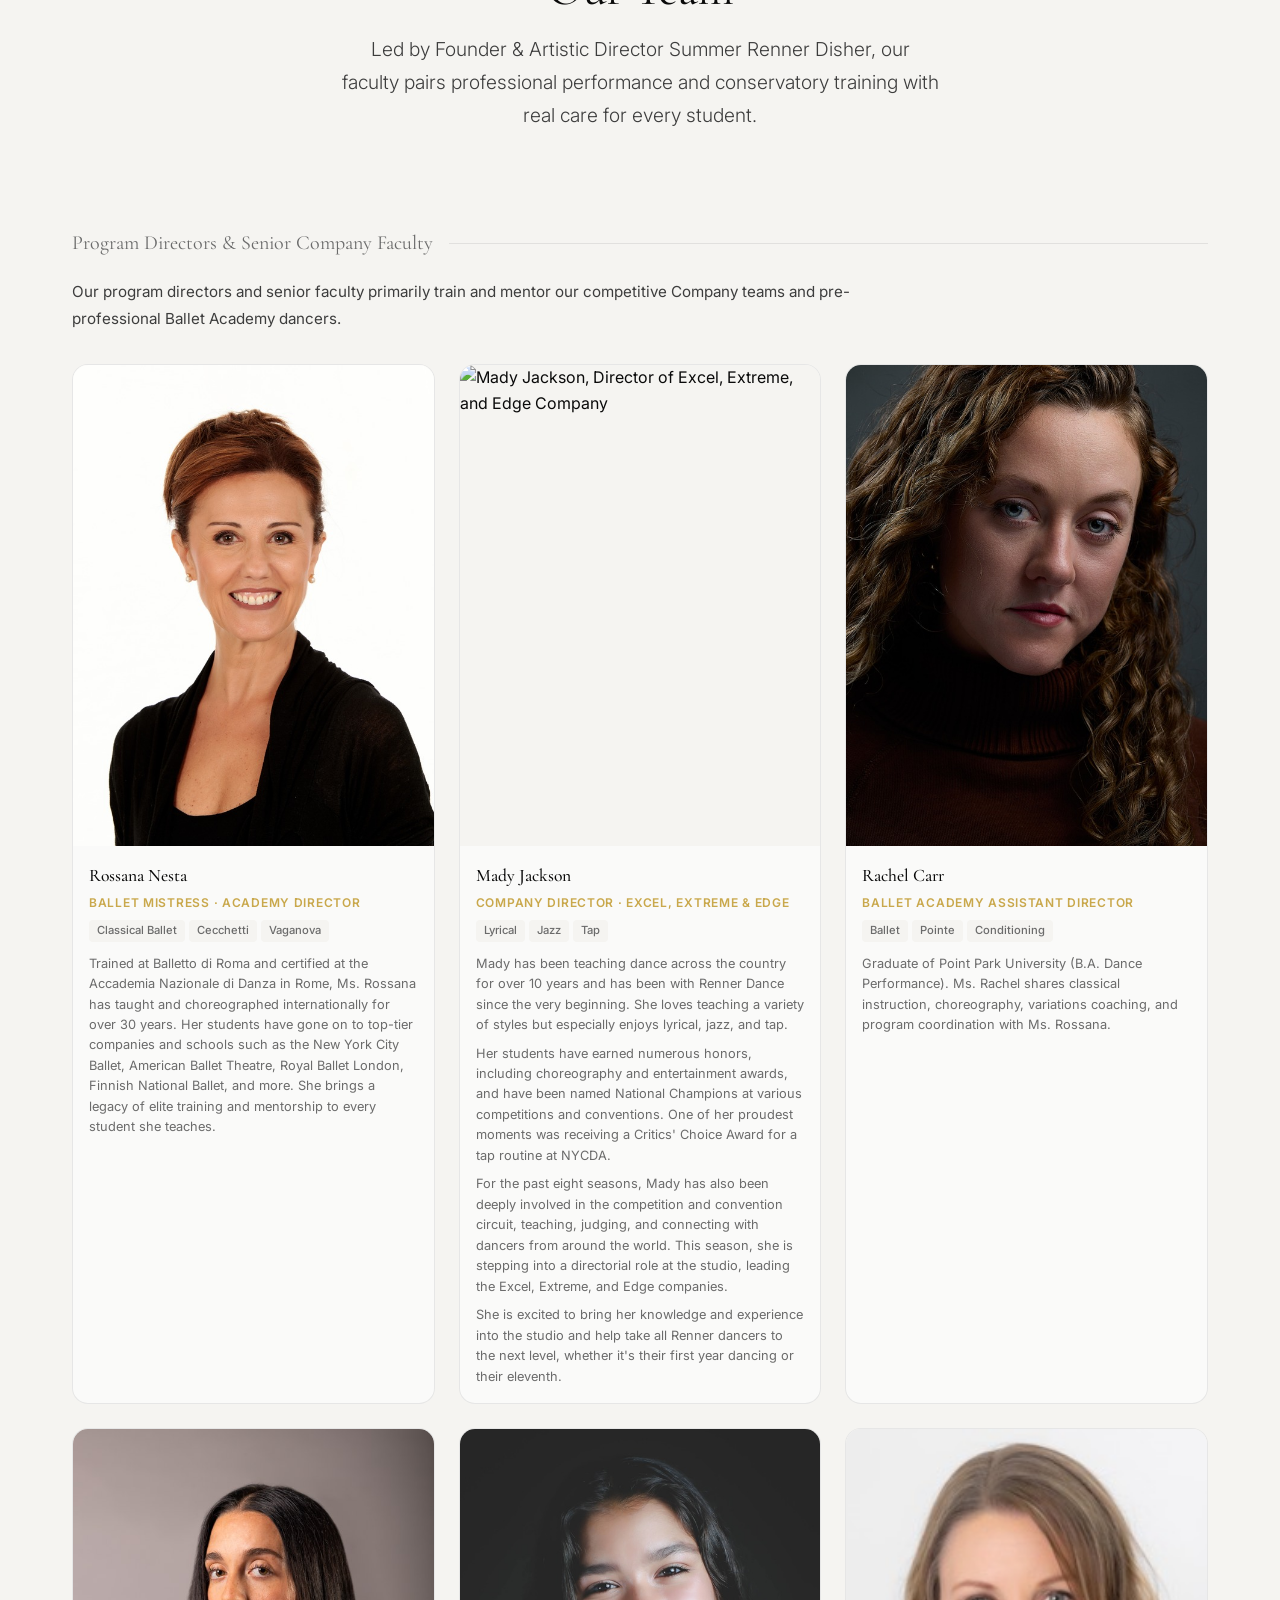
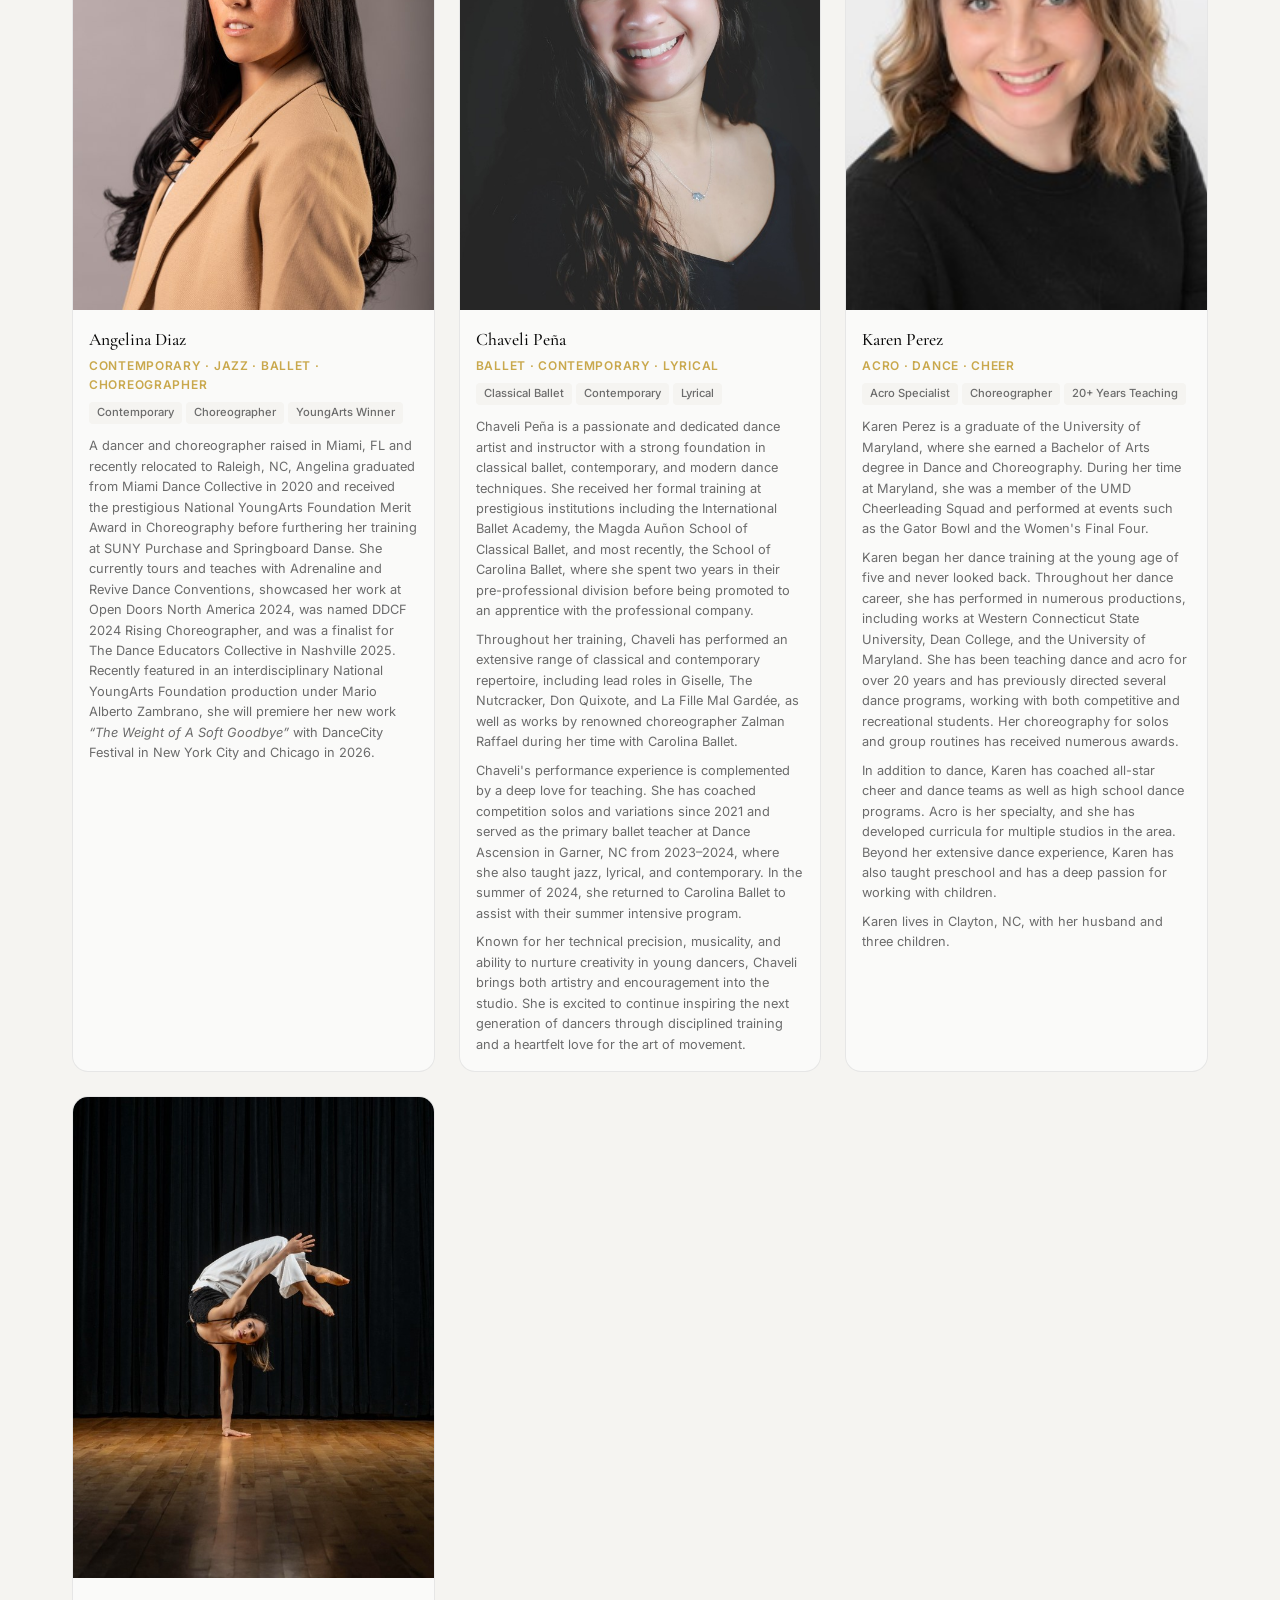
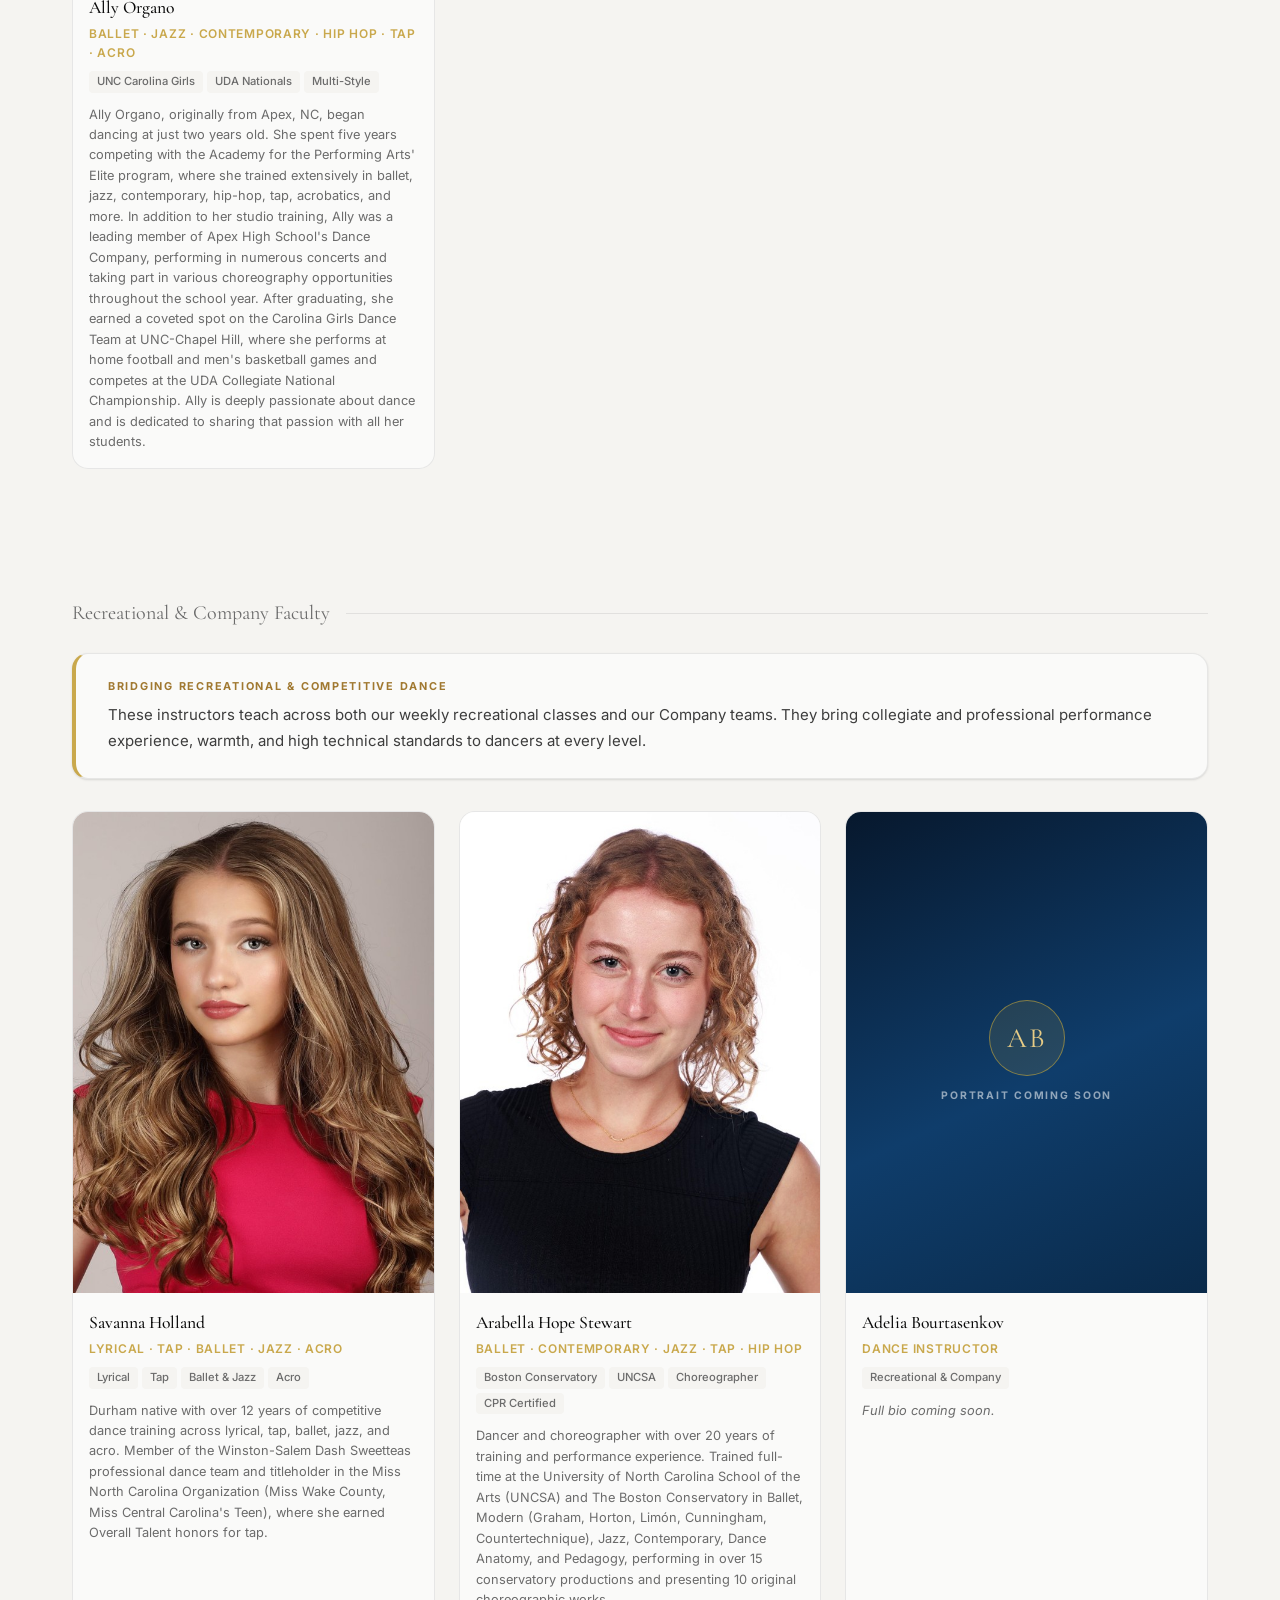
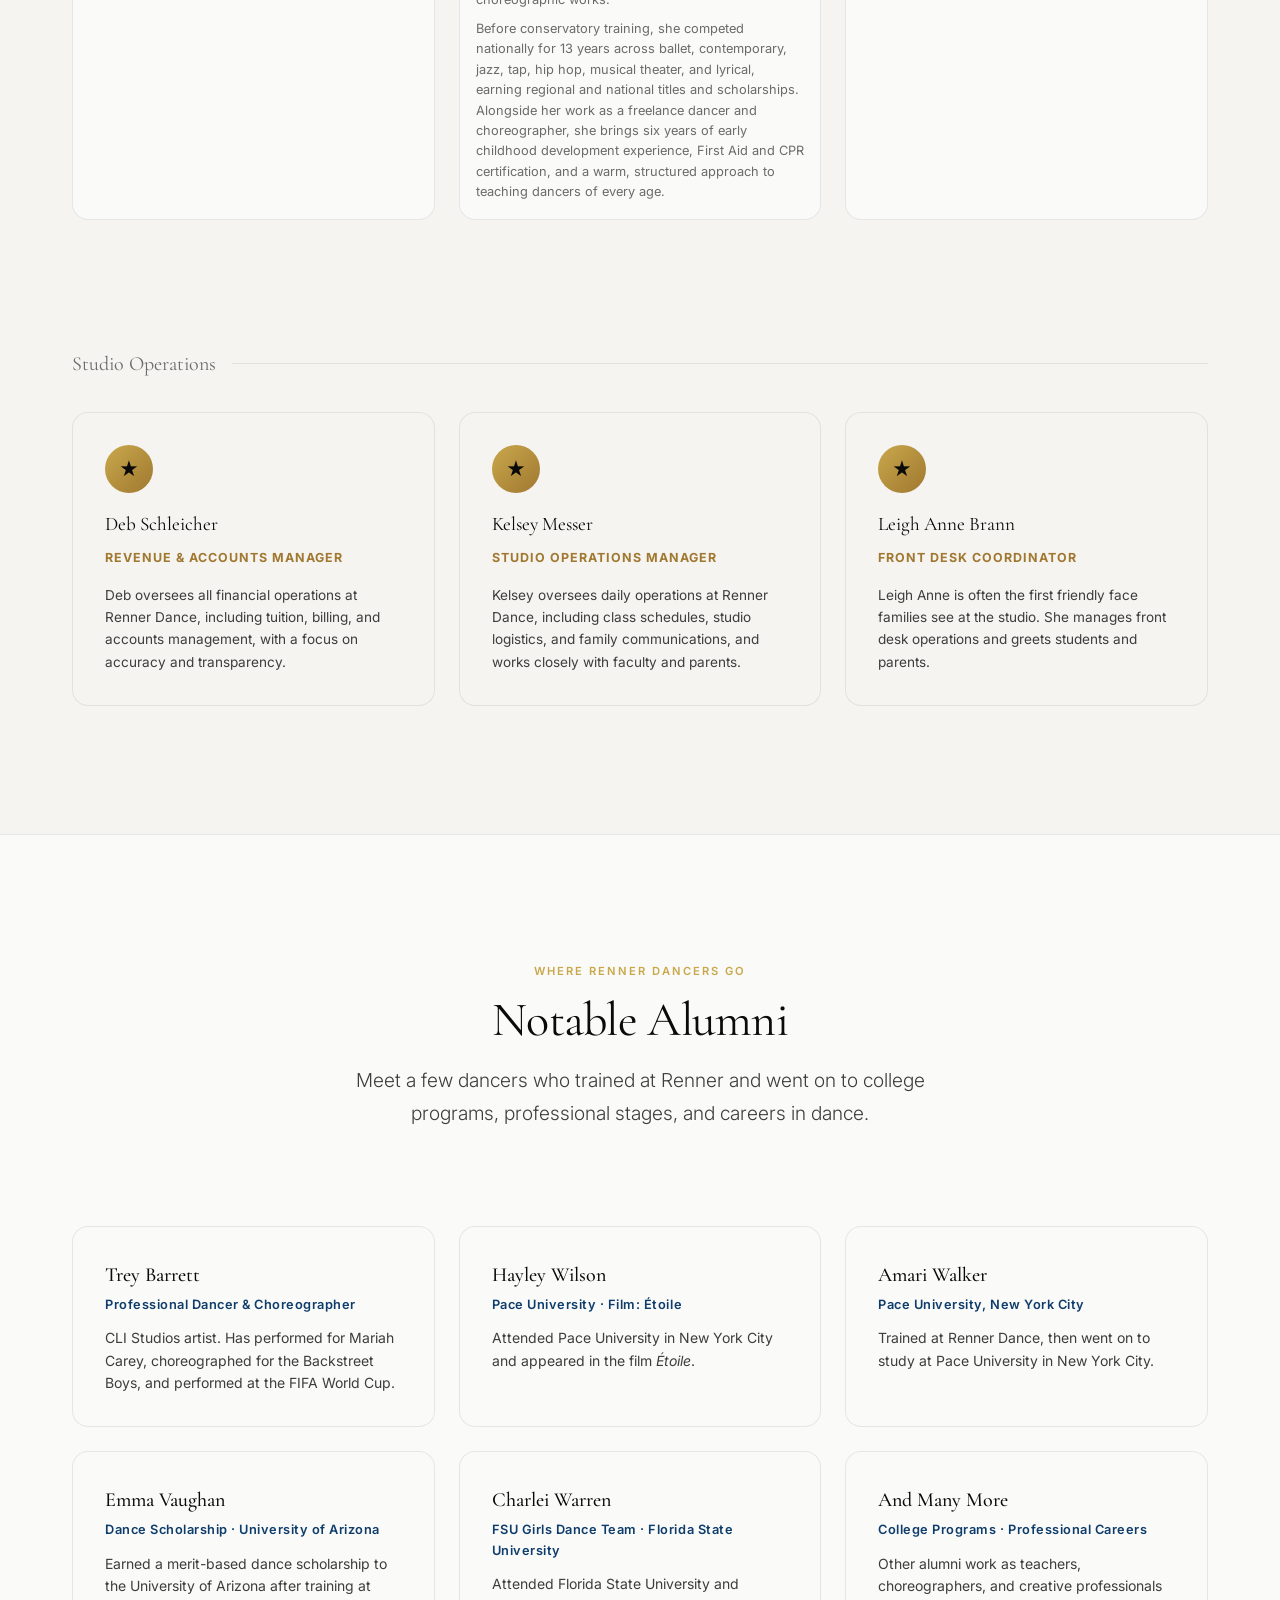
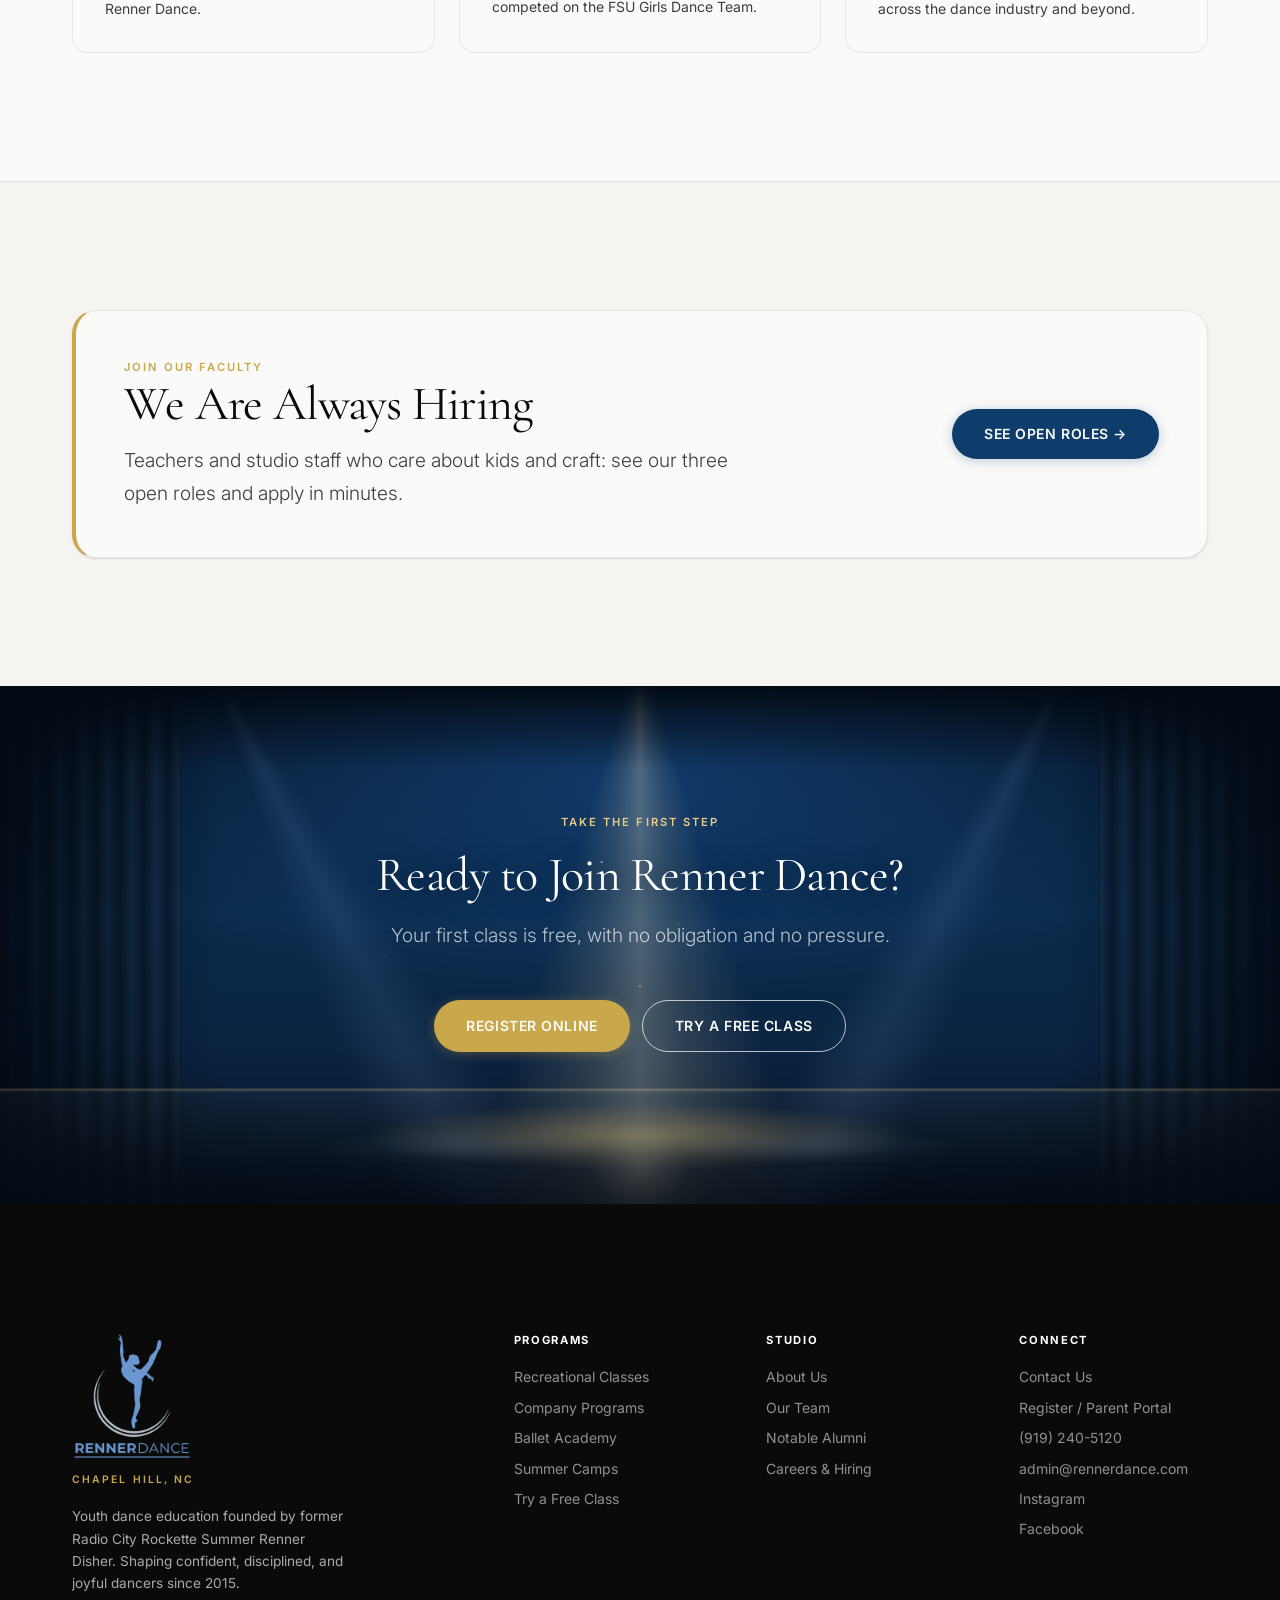
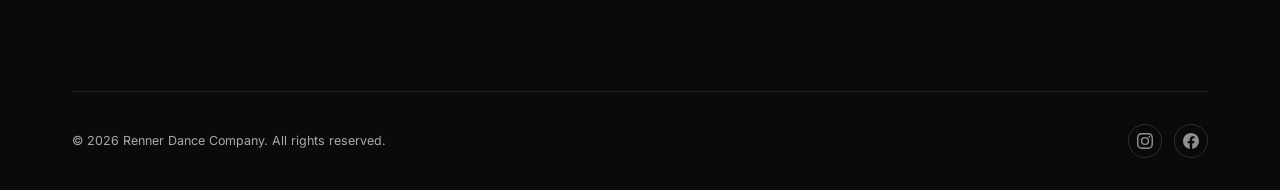
==== commit a85af986: "Update about.html" ====
--- a/about.html
+++ b/about.html
@@ -882,7 +882,7 @@
         <div class="reveal" style="background:var(--white);border:1px solid var(--border);border-left:4px solid var(--gold);border-radius:var(--radius-lg);padding:var(--space-5) var(--space-6);margin-top:calc(var(--space-2) * -1);margin-bottom:var(--space-6);box-shadow:var(--shadow-sm)">
           <div style="font-size:0.68rem;font-weight:700;letter-spacing:0.16em;text-transform:uppercase;color:var(--gold-dark);margin-bottom:6px">Bridging Recreational &amp; Competitive Dance</div>
           <p style="font-size:0.9375rem;color:var(--ink-soft);line-height:1.75;margin:0">
-            These instructors teach both our weekly recreational classes and our Company training. They bring collegiate and professional performance experience, warmth, and high technical standards to dancers at every level.
+            These instructors teach across both our weekly recreational classes and our Company teams. They bring collegiate and professional performance experience, warmth, and high technical standards to dancers at every level.
           </p>
         </div>
         <div class="faculty-grid">
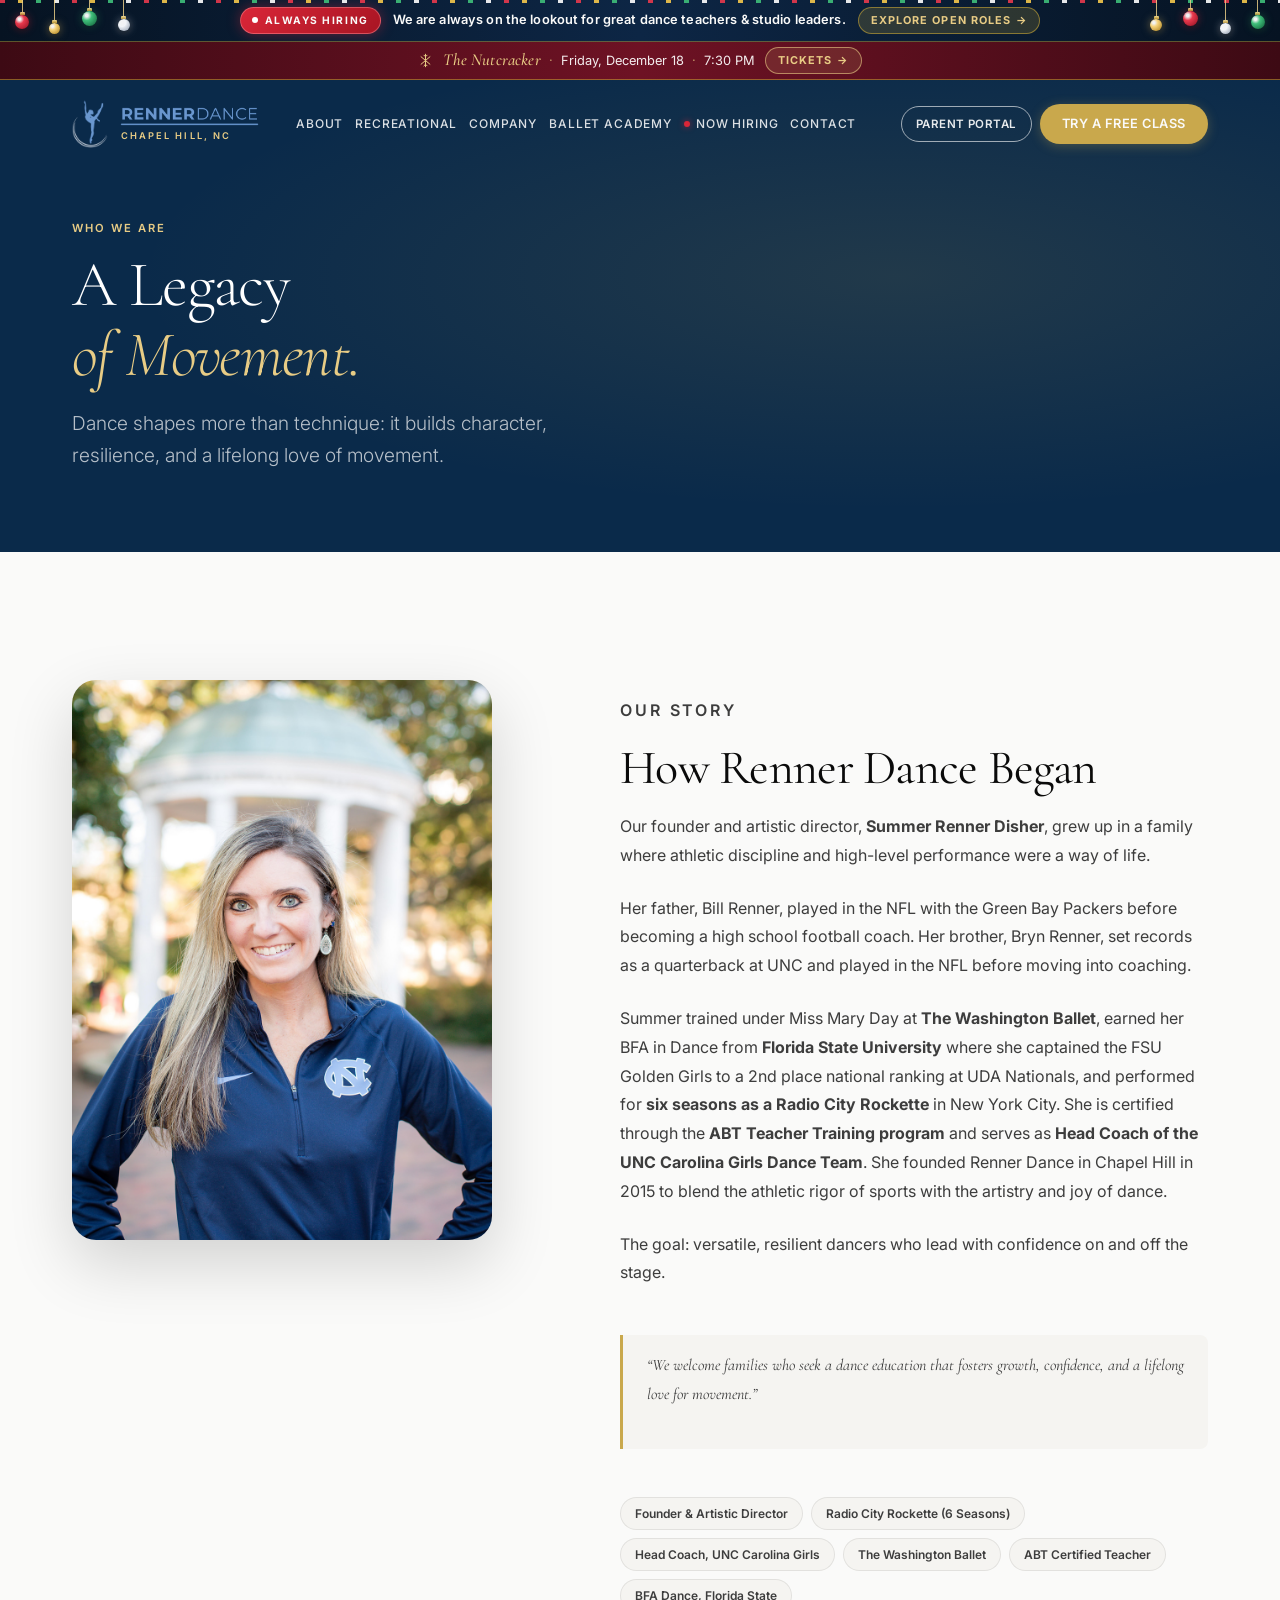
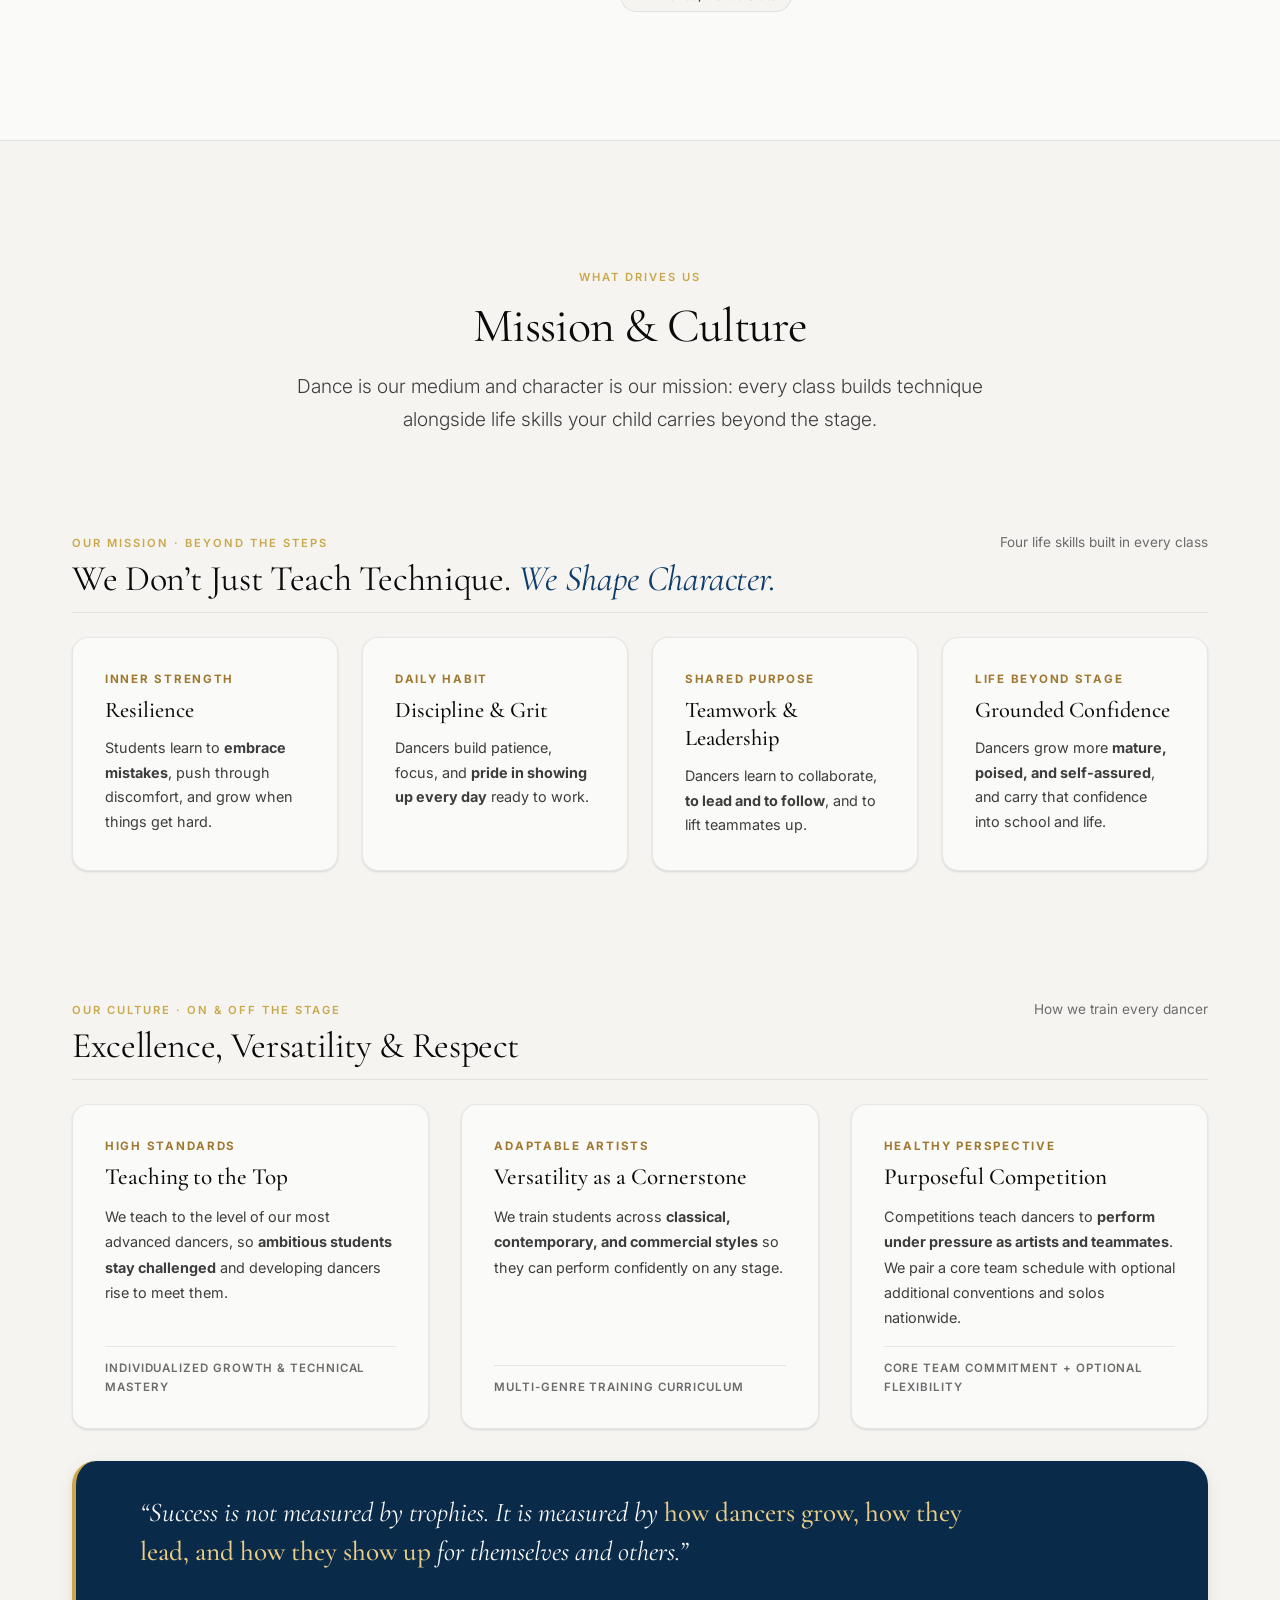
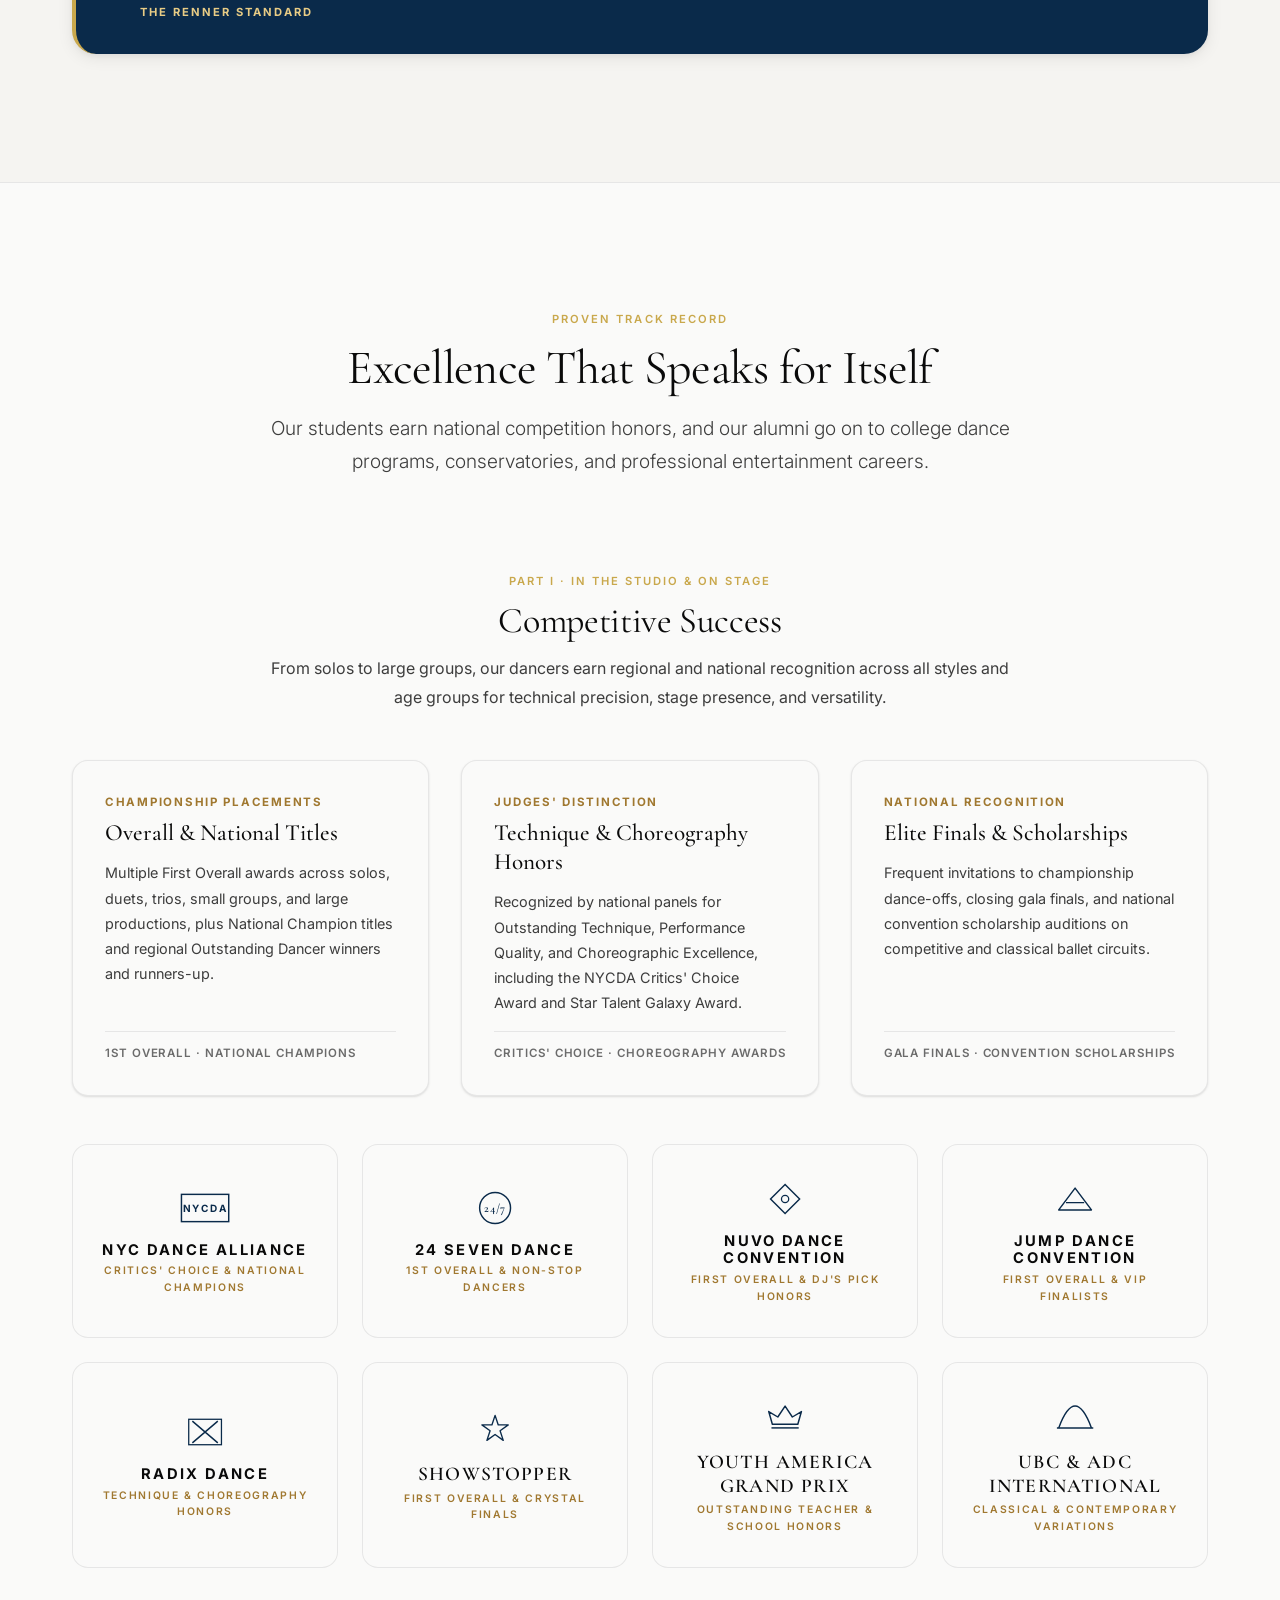
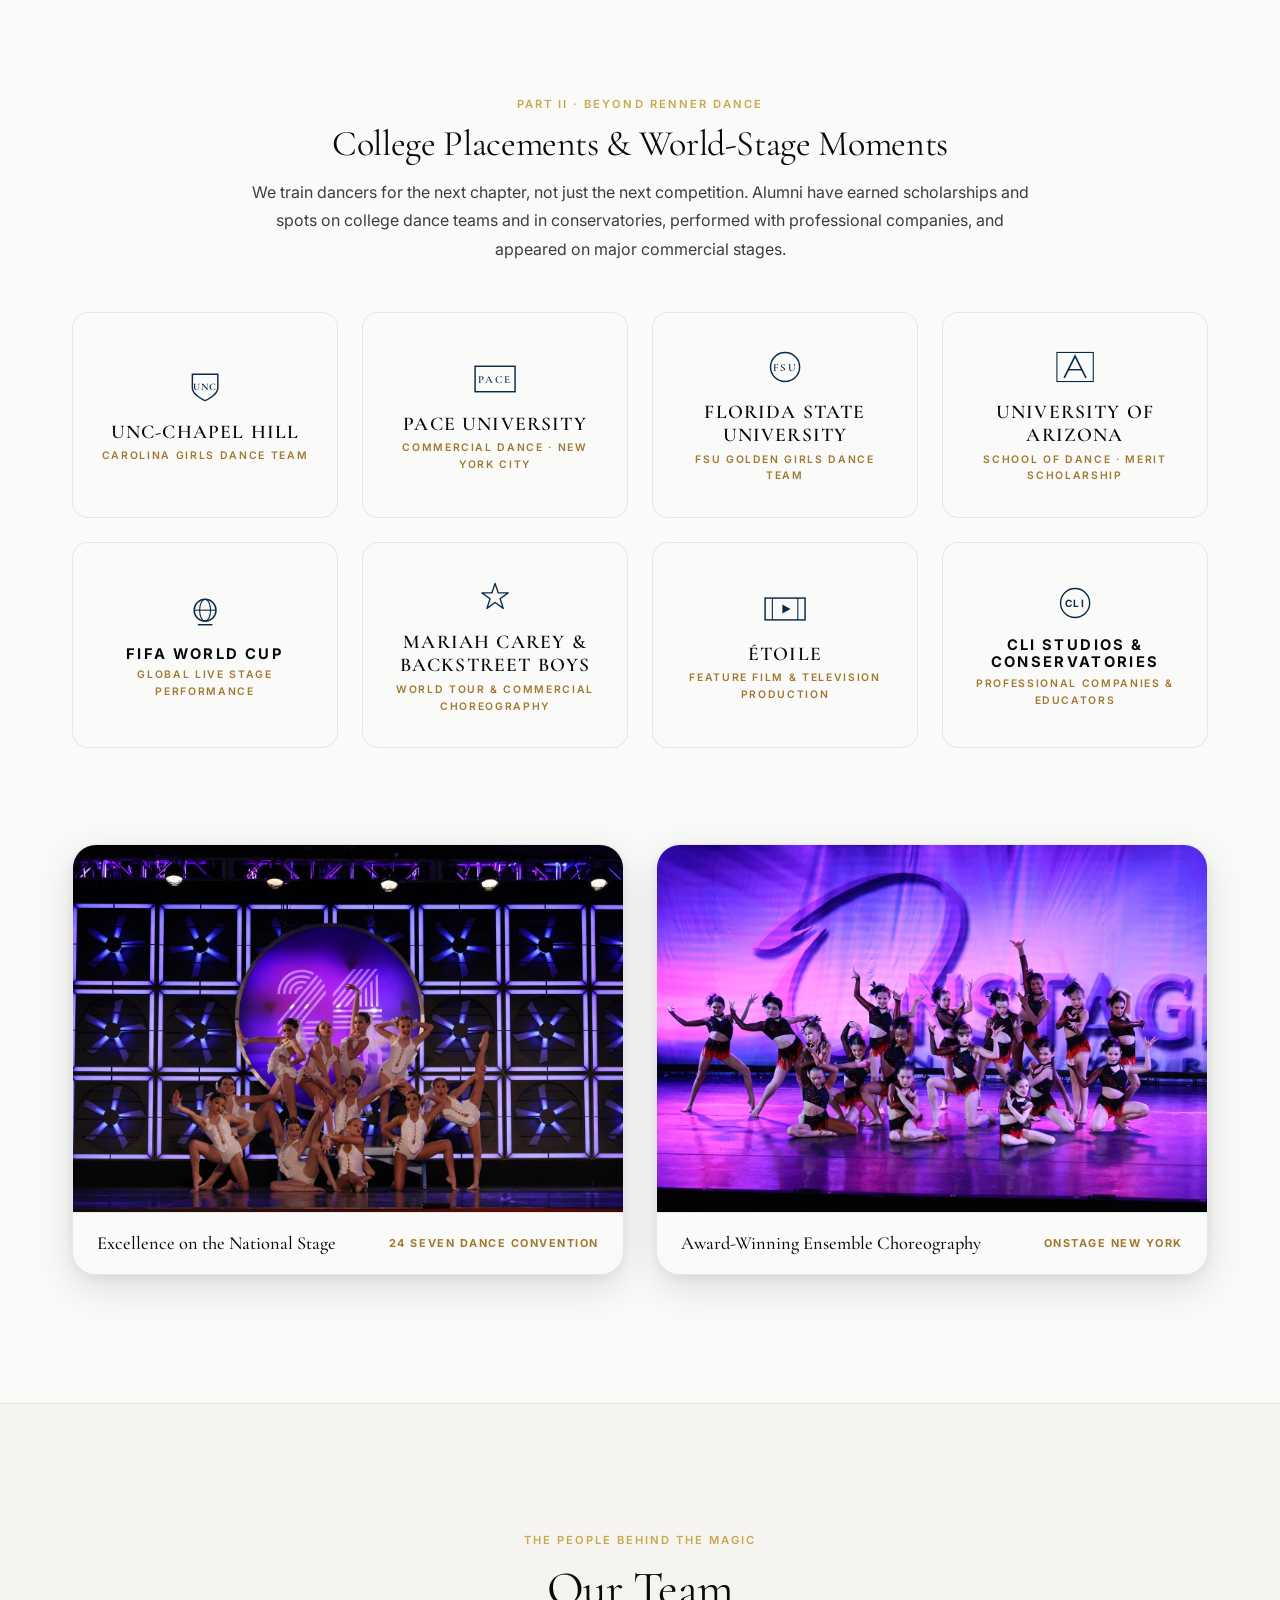
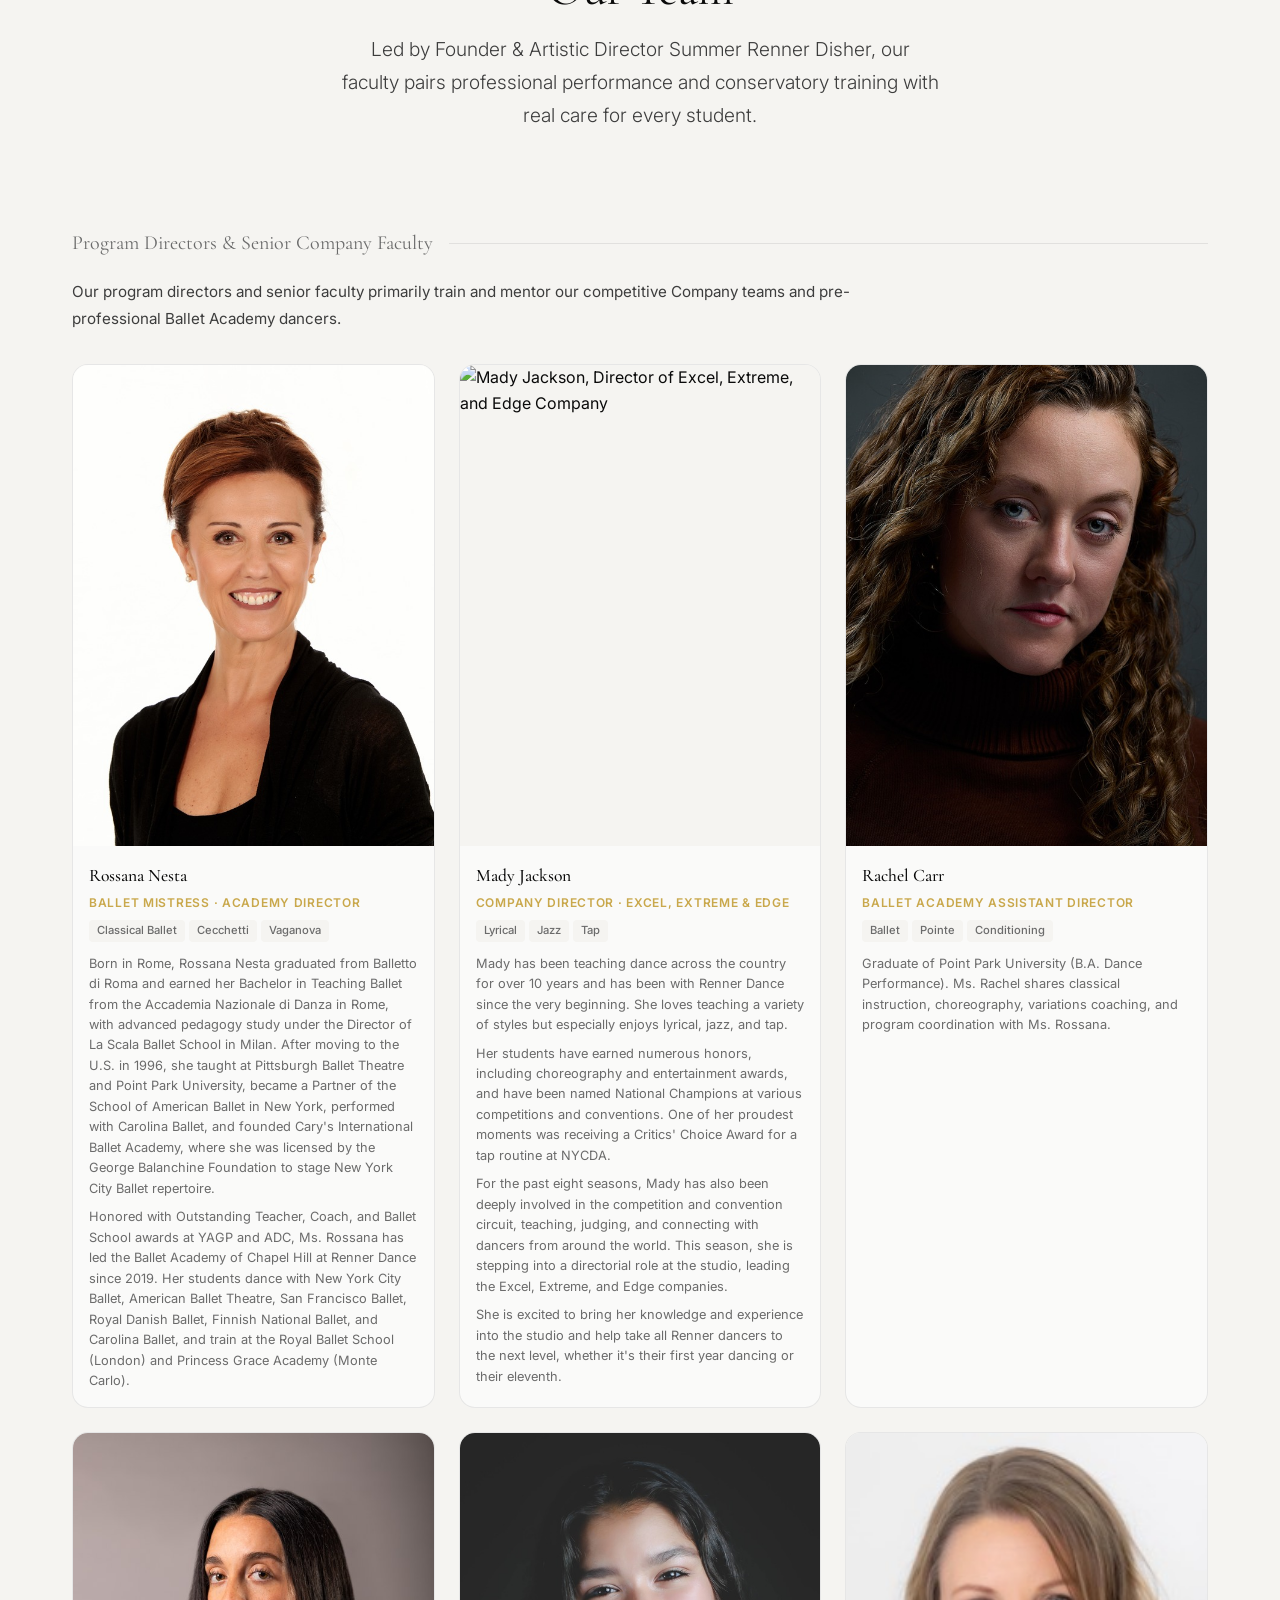
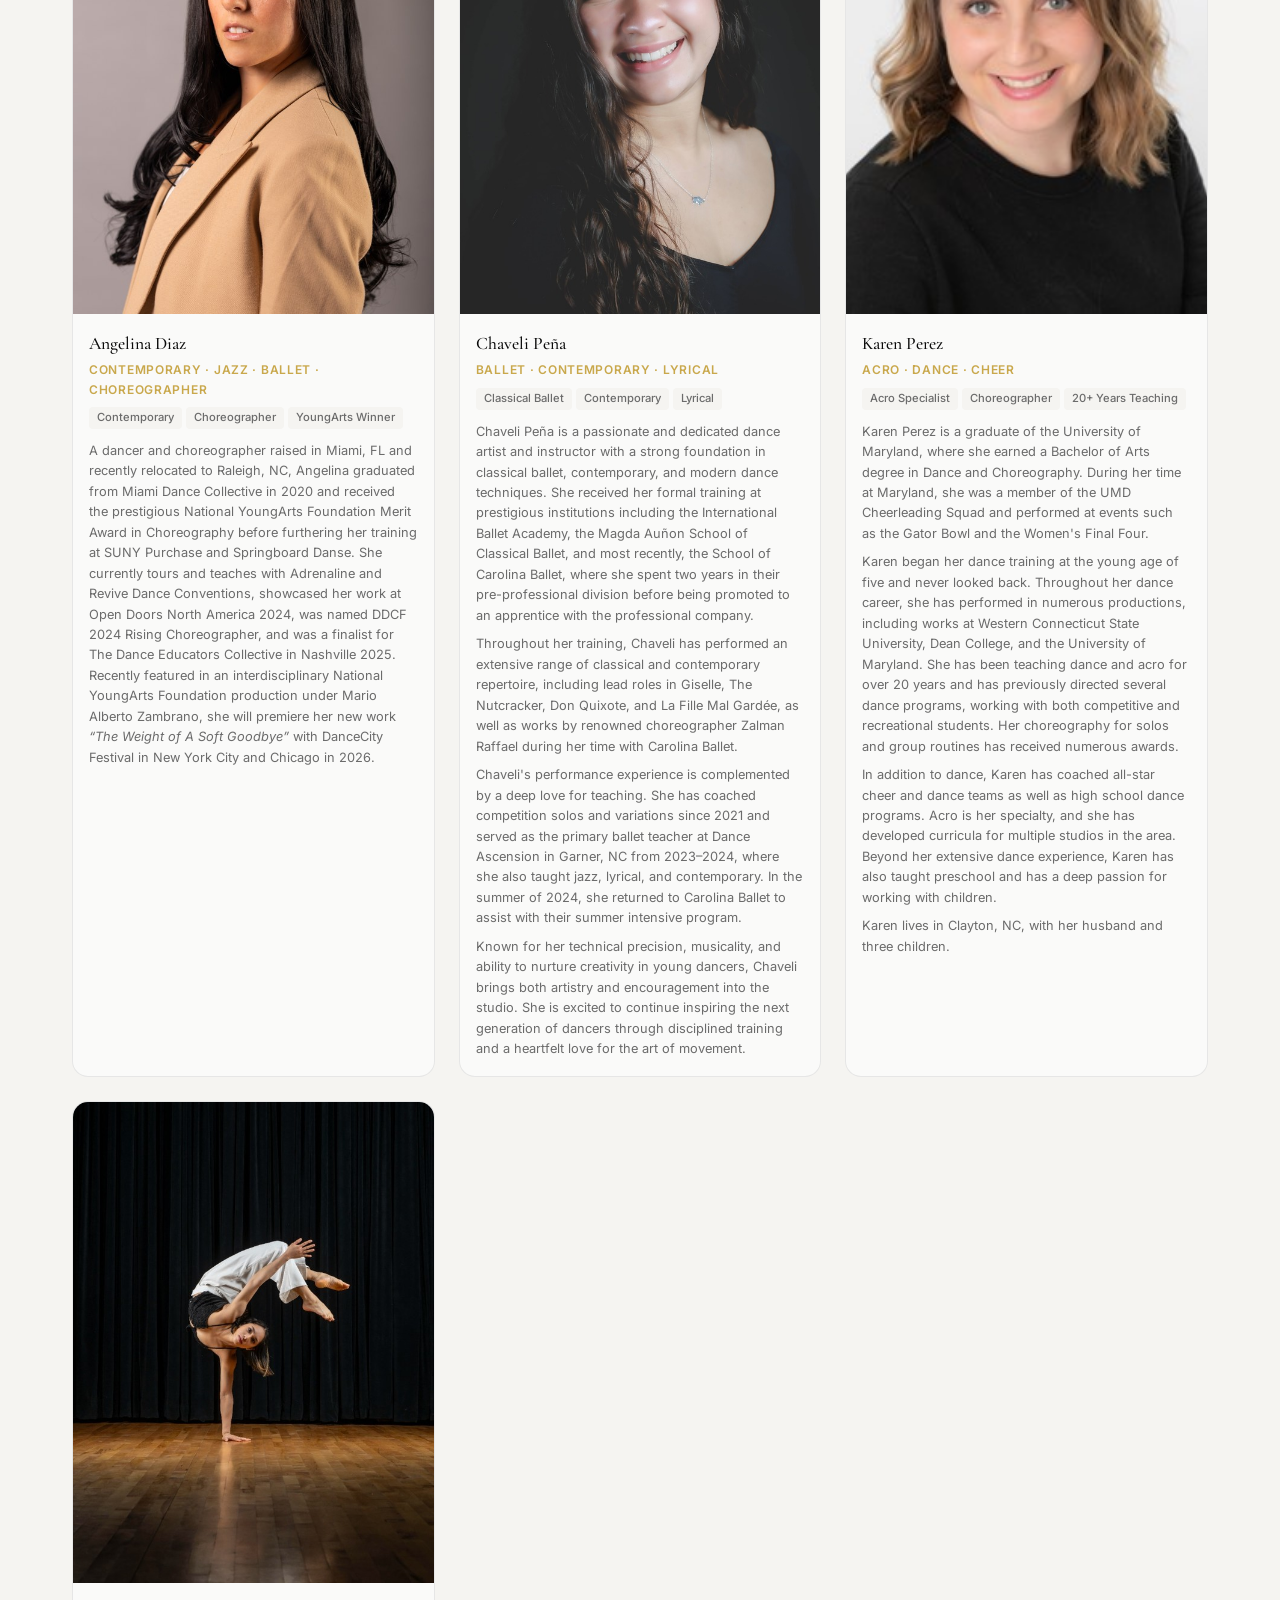
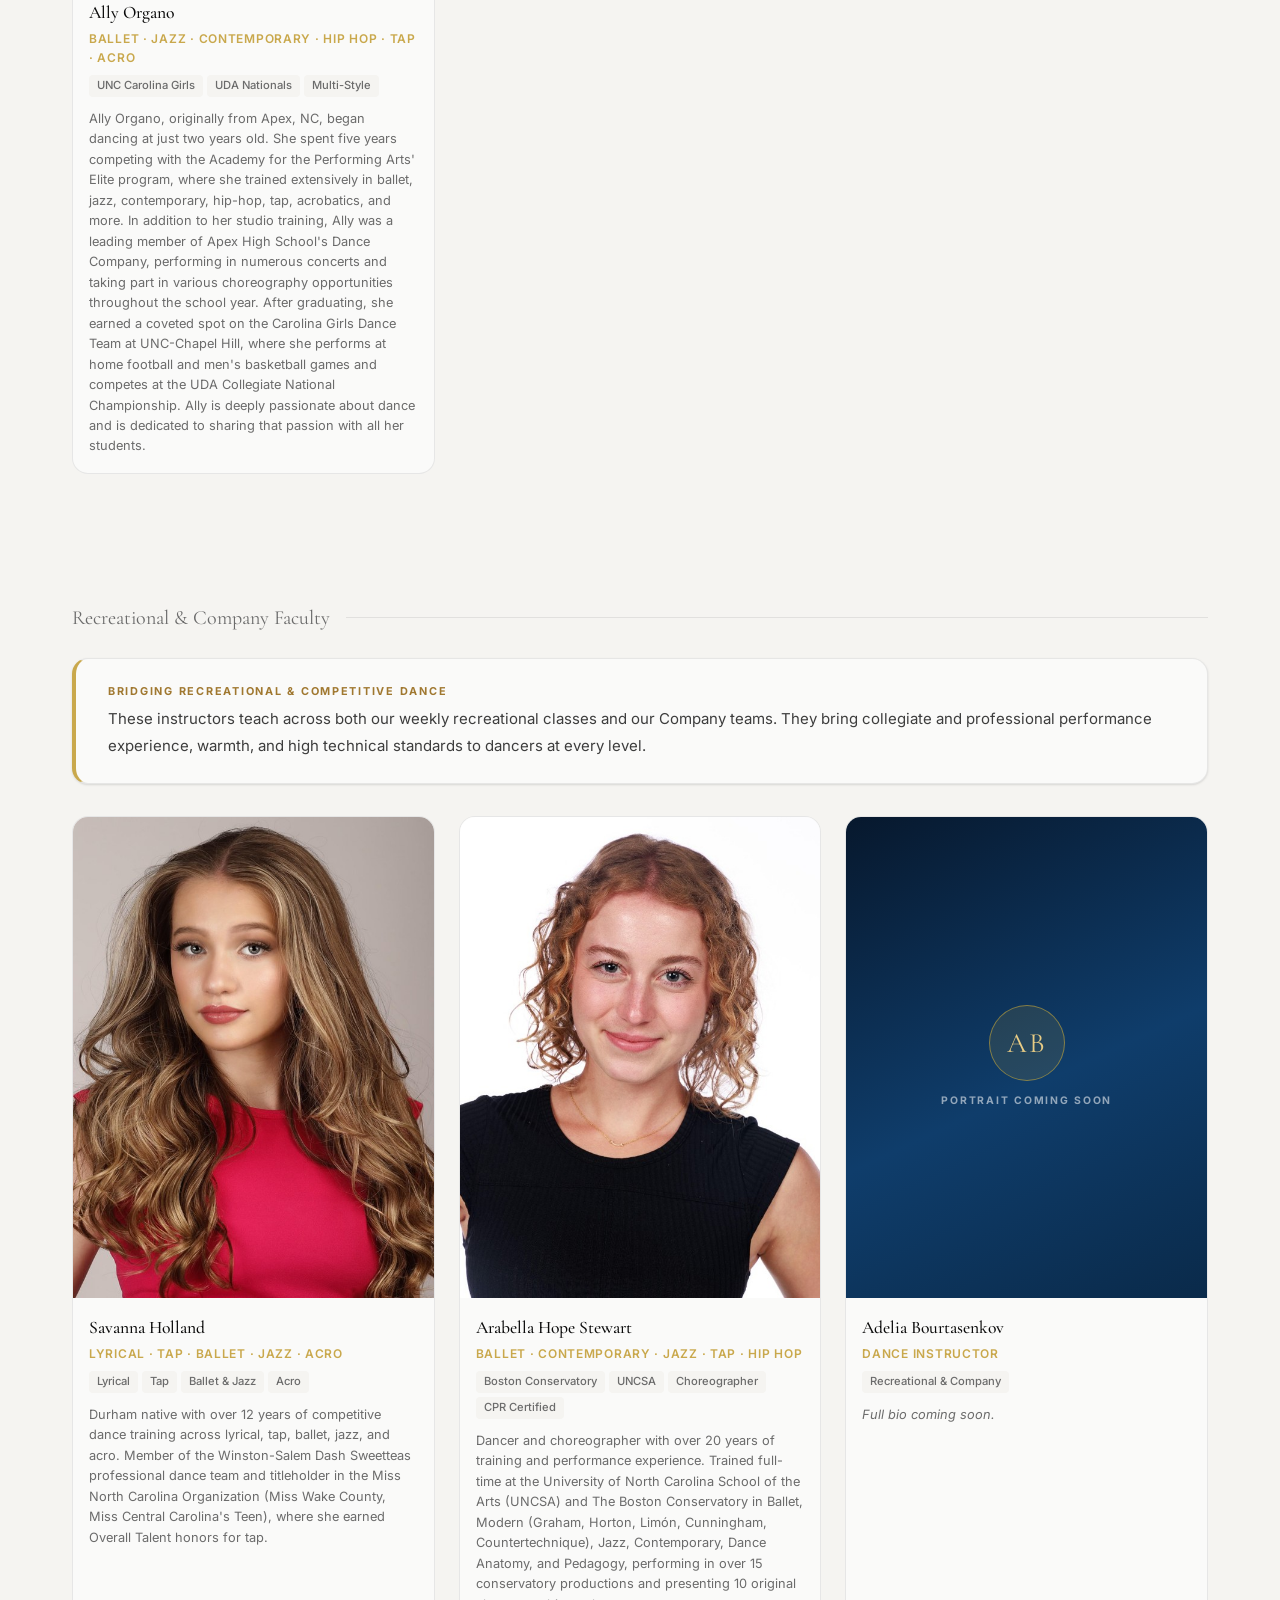
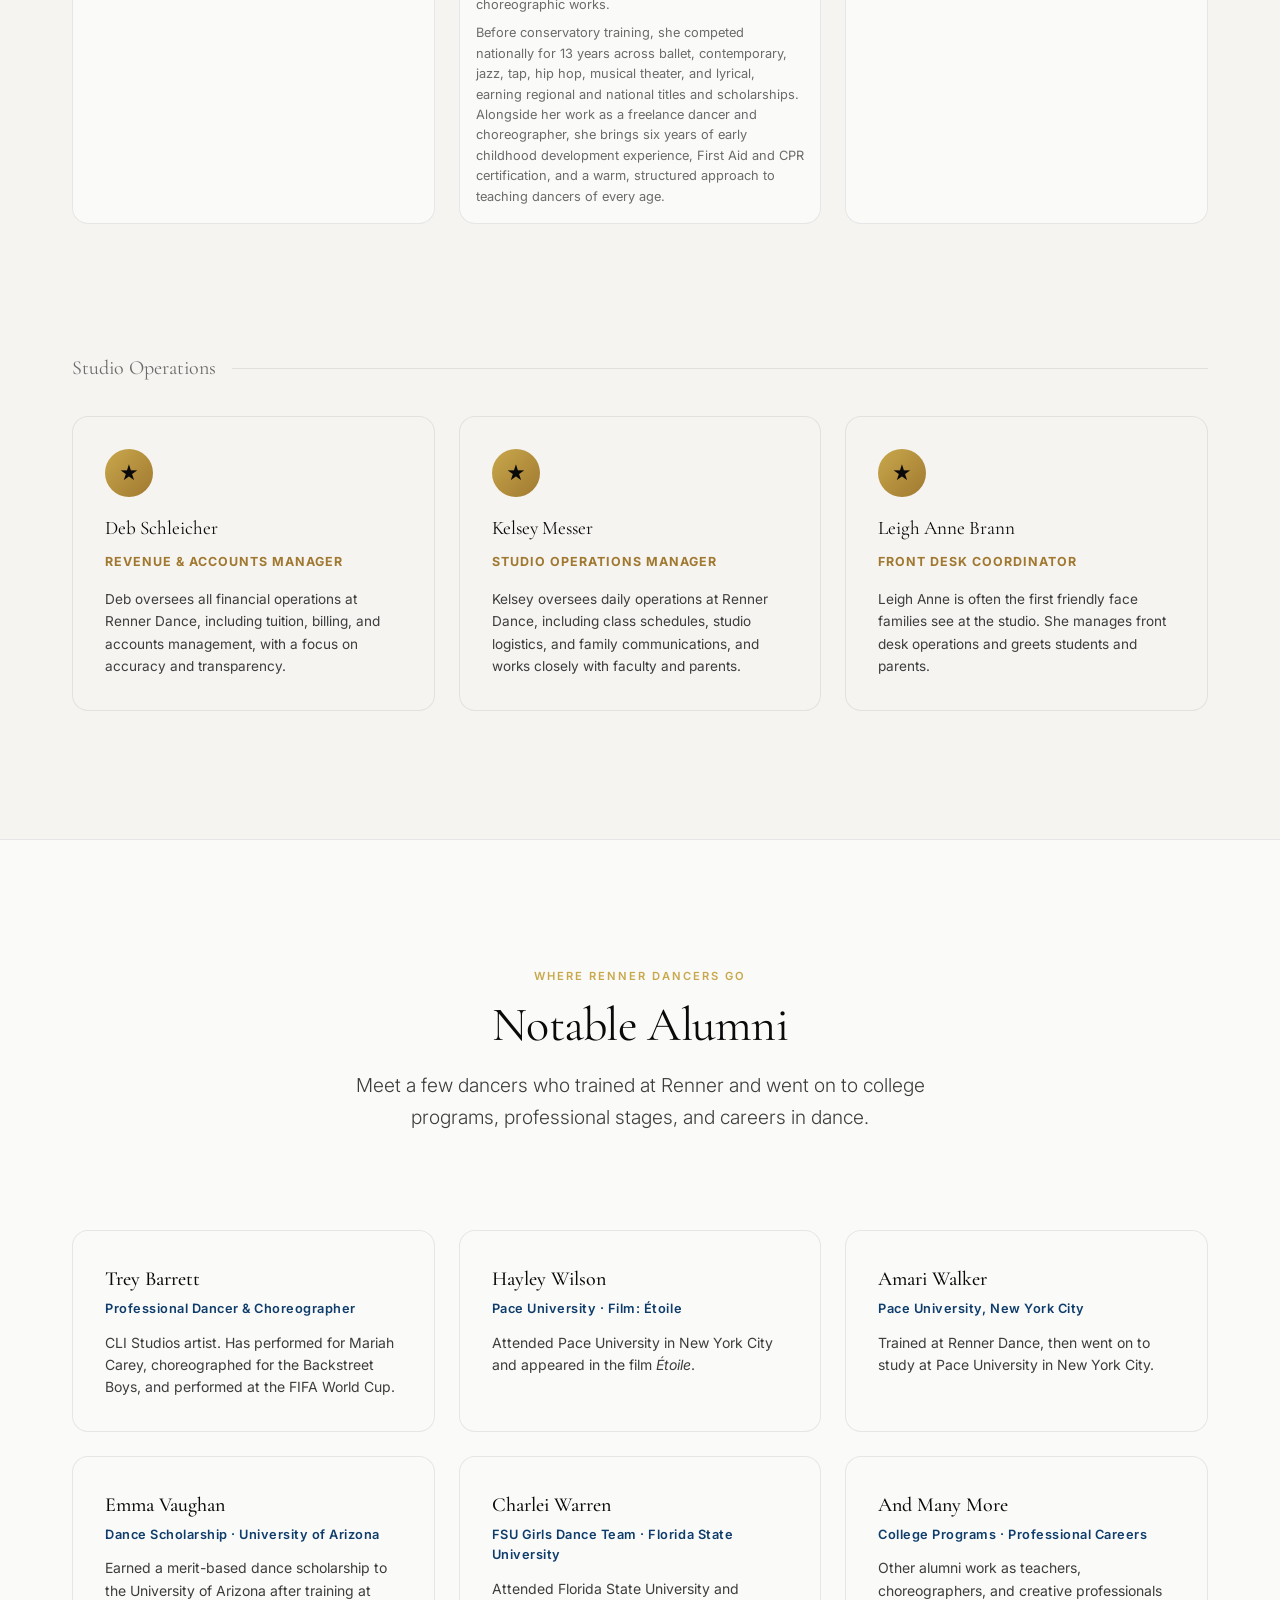
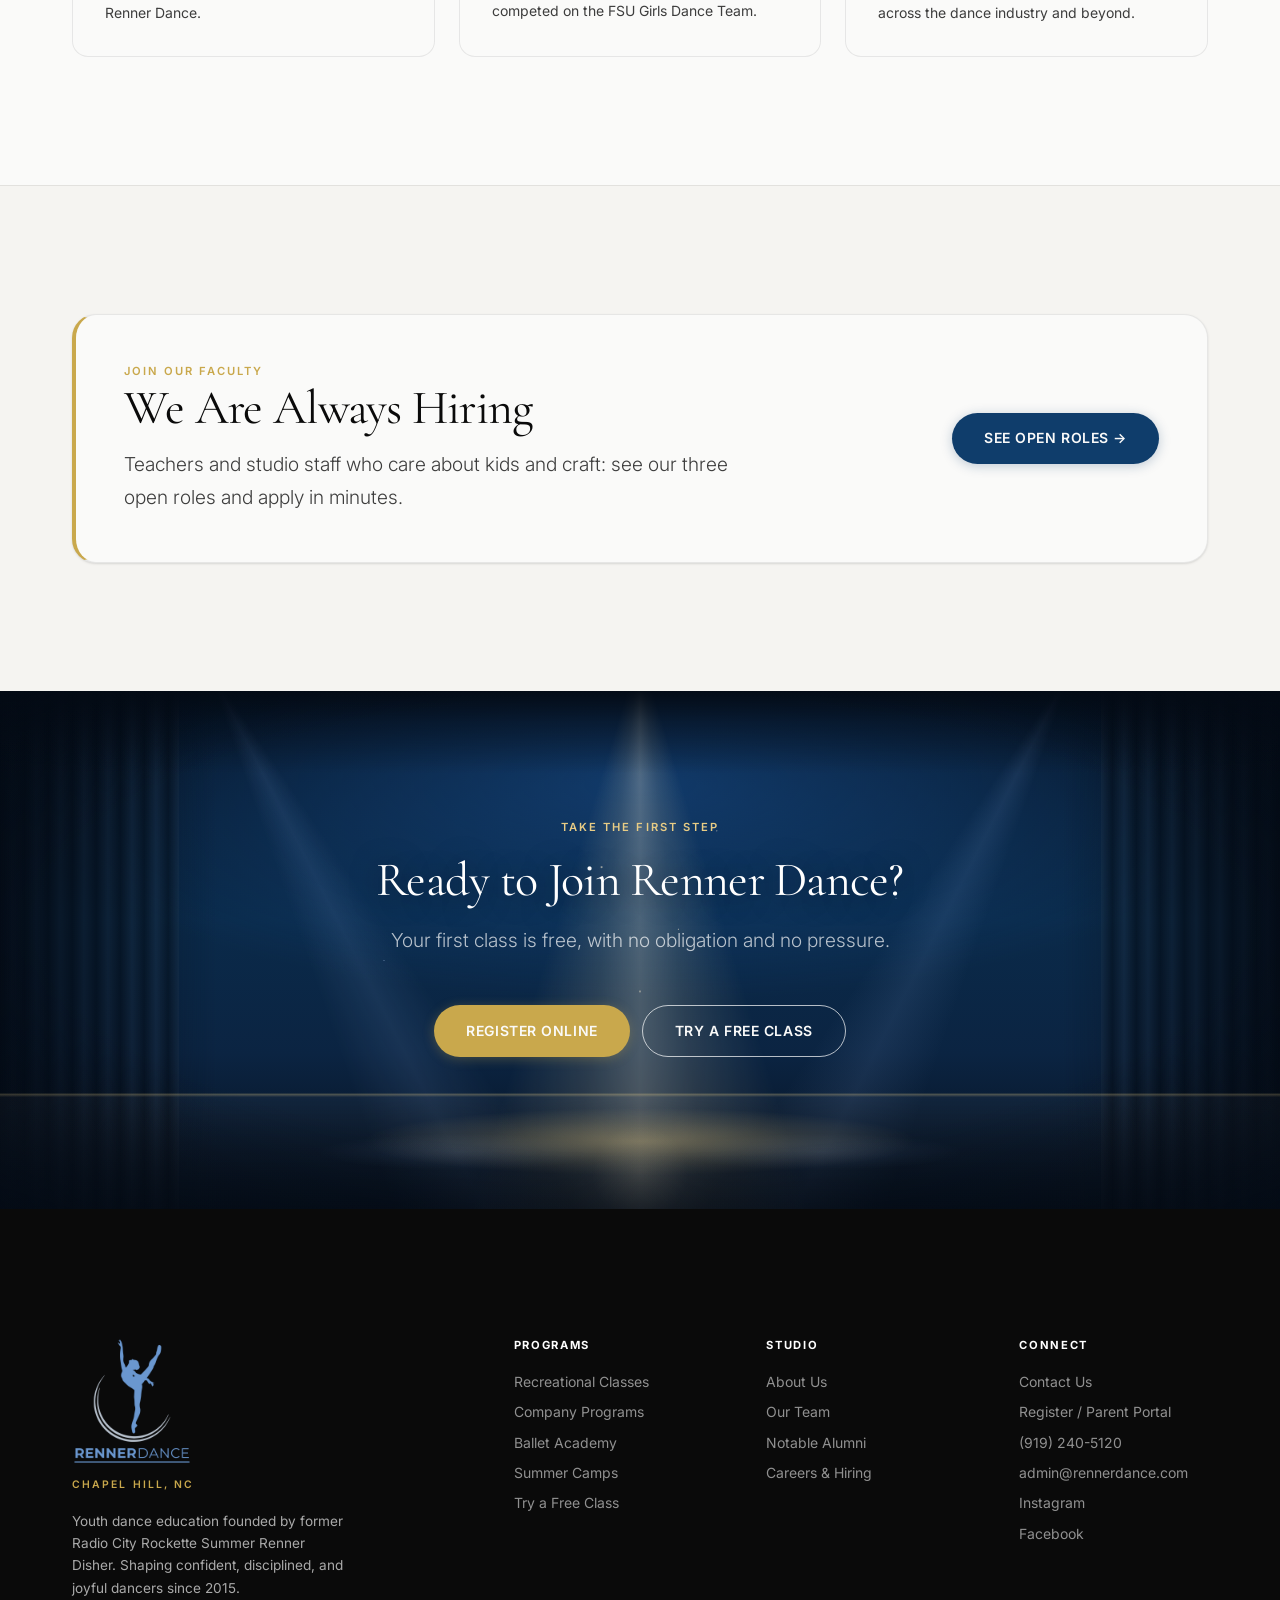
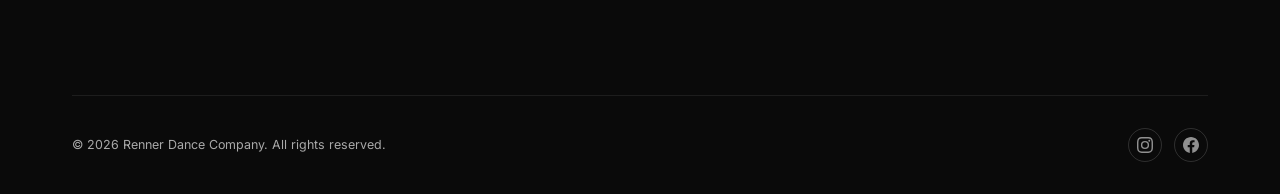
==== commit 9b84b5e2: "Summer camps and resumes" ====
--- a/about.html
+++ b/about.html
@@ -730,7 +730,10 @@
                 <span class="faculty-style-tag">Vaganova</span>
               </div>
               <p style="font-size:0.8rem;color:var(--ink-muted);margin-top:var(--space-3);line-height:1.6">
-                Trained at Balletto di Roma and certified at the Accademia Nazionale di Danza in Rome, Ms. Rossana has taught and choreographed internationally for over 30 years. Her students have gone on to top-tier companies and schools such as the New York City Ballet, American Ballet Theatre, Royal Ballet London, Finnish National Ballet, and more. She brings a legacy of elite training and mentorship to every student she teaches.
+                Born in Rome, Rossana Nesta graduated from Balletto di Roma and earned her Bachelor in Teaching Ballet from the Accademia Nazionale di Danza in Rome, with advanced pedagogy study under the Director of La Scala Ballet School in Milan. After moving to the U.S. in 1996, she taught at Pittsburgh Ballet Theatre and Point Park University, became a Partner of the School of American Ballet in New York, performed with Carolina Ballet, and founded Cary's International Ballet Academy, where she was licensed by the George Balanchine Foundation to stage New York City Ballet repertoire.
+              </p>
+              <p style="font-size:0.8rem;color:var(--ink-muted);margin-top:var(--space-2);line-height:1.6">
+                Honored with Outstanding Teacher, Coach, and Ballet School awards at YAGP and ADC, Ms. Rossana has led the Ballet Academy of Chapel Hill at Renner Dance since 2019. Her students dance with New York City Ballet, American Ballet Theatre, San Francisco Ballet, Royal Danish Ballet, Finnish National Ballet, and Carolina Ballet, and train at the Royal Ballet School (London) and Princess Grace Academy (Monte Carlo).
               </p>
             </div>
           </div>
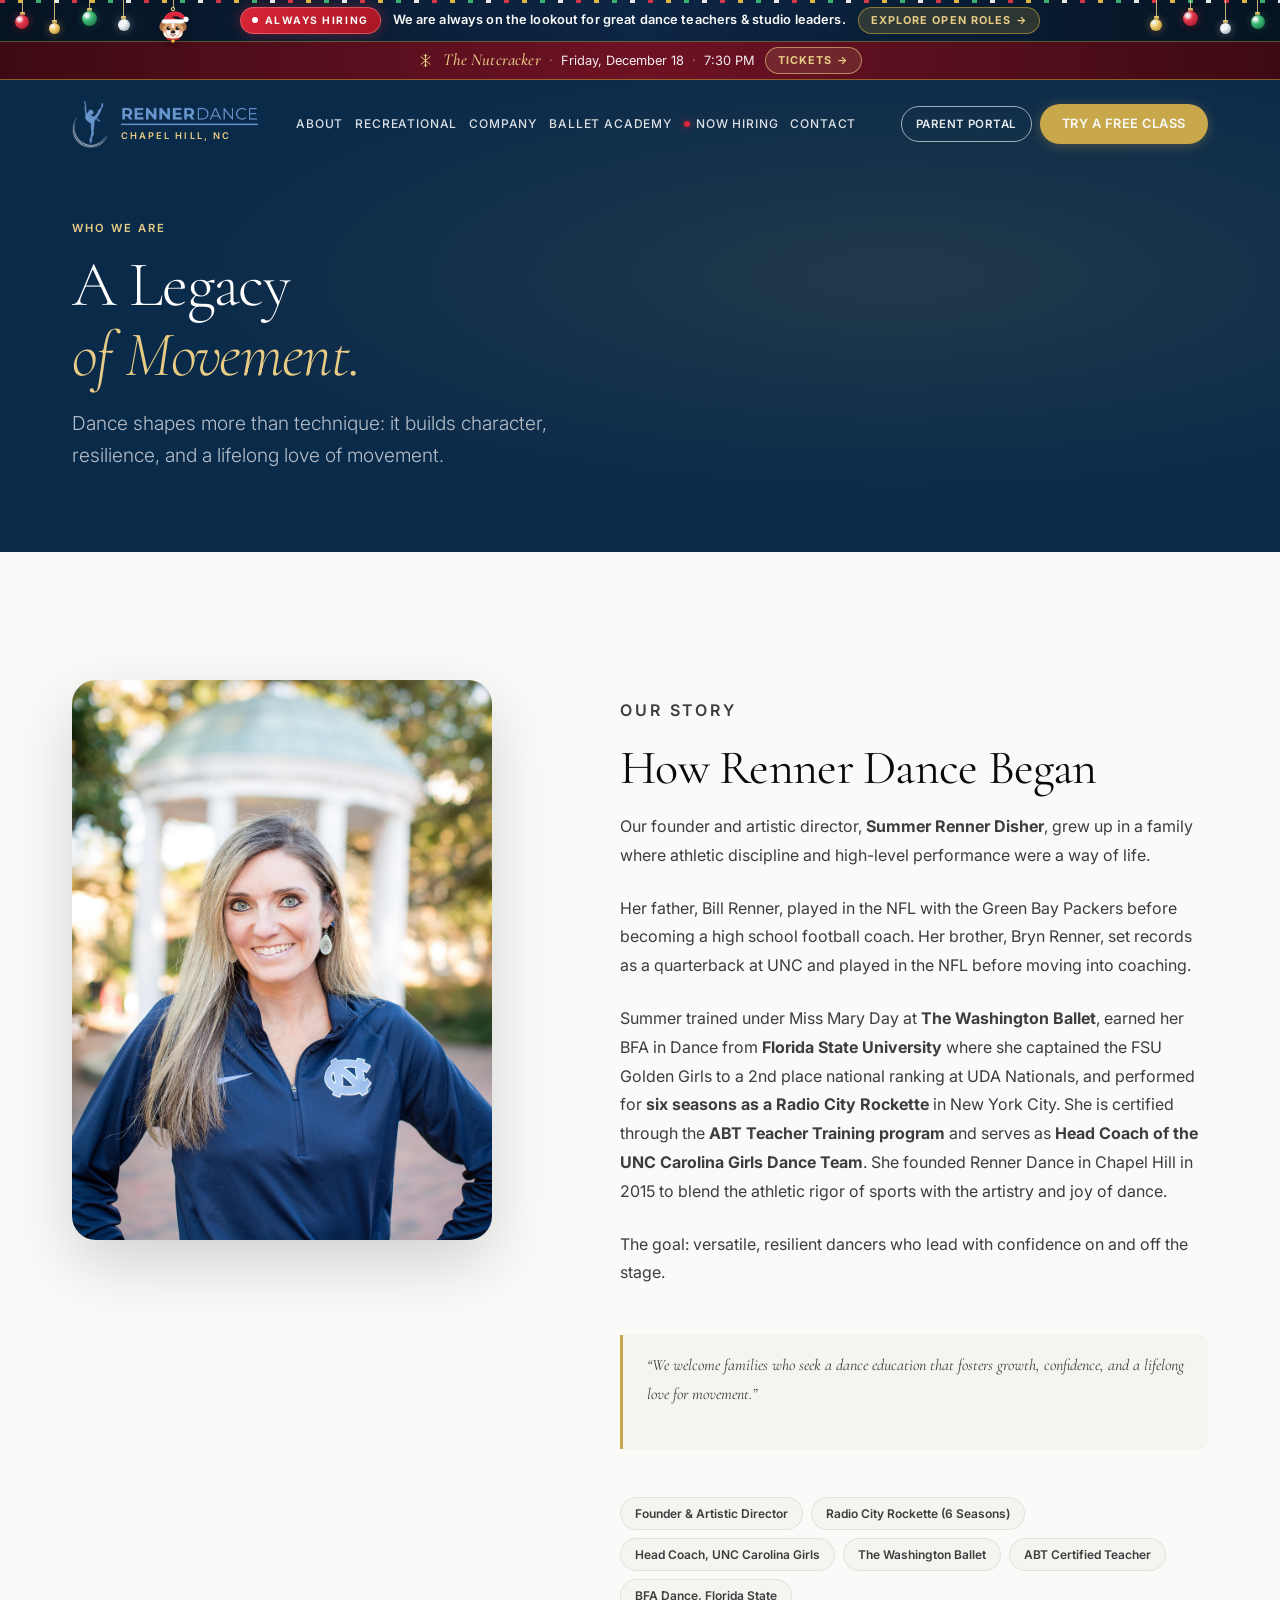
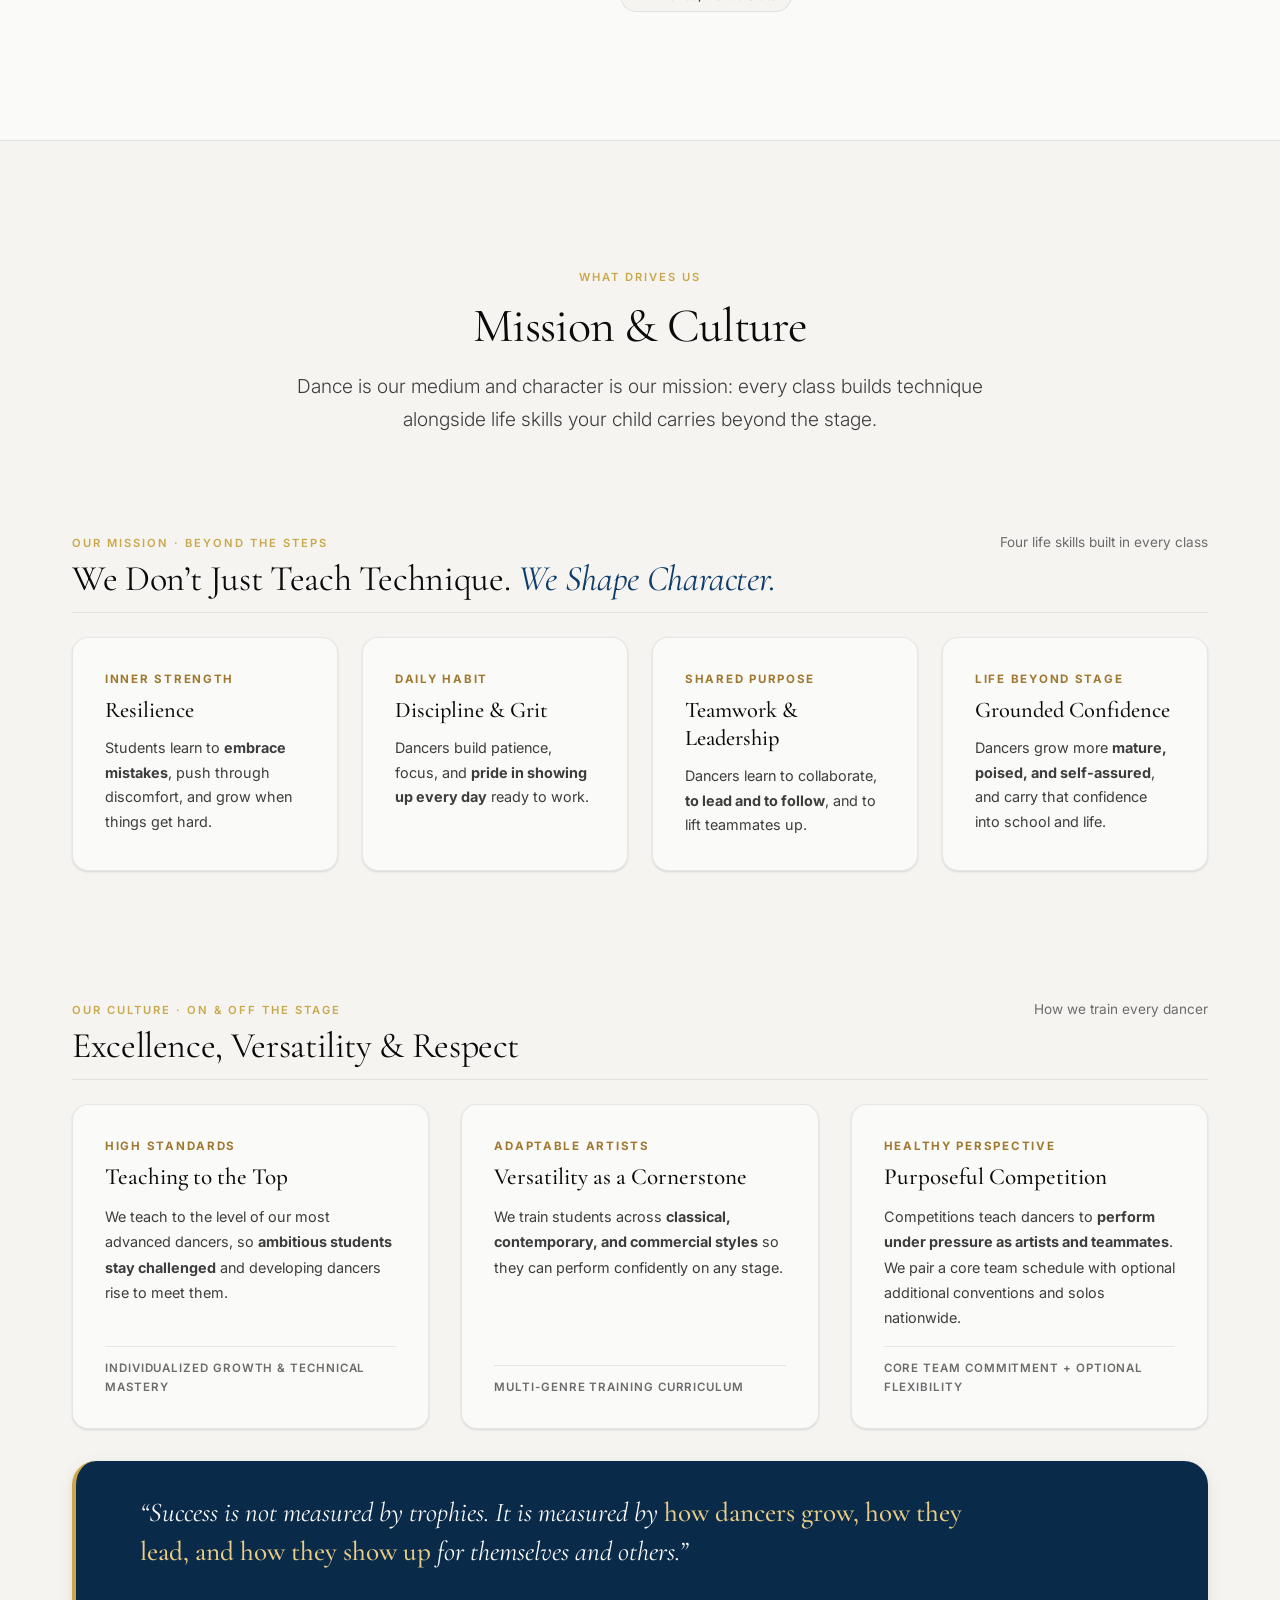
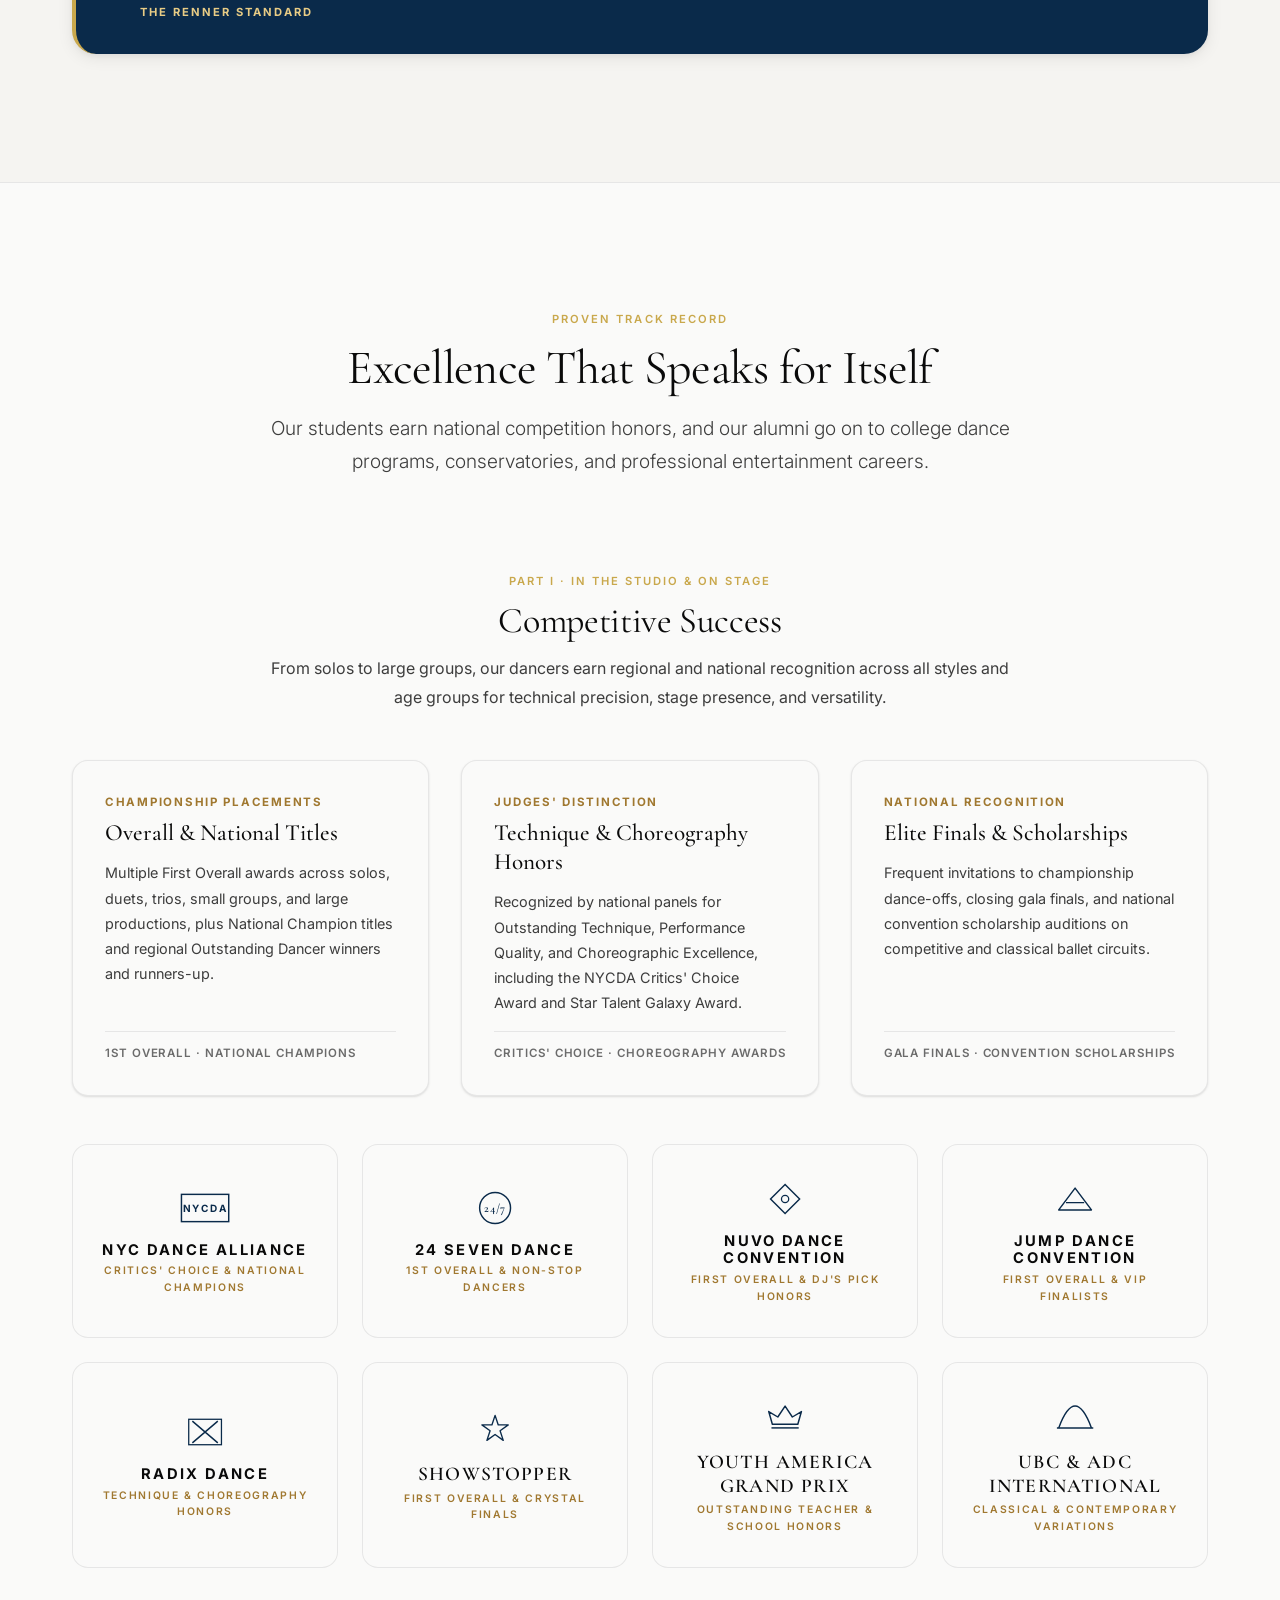
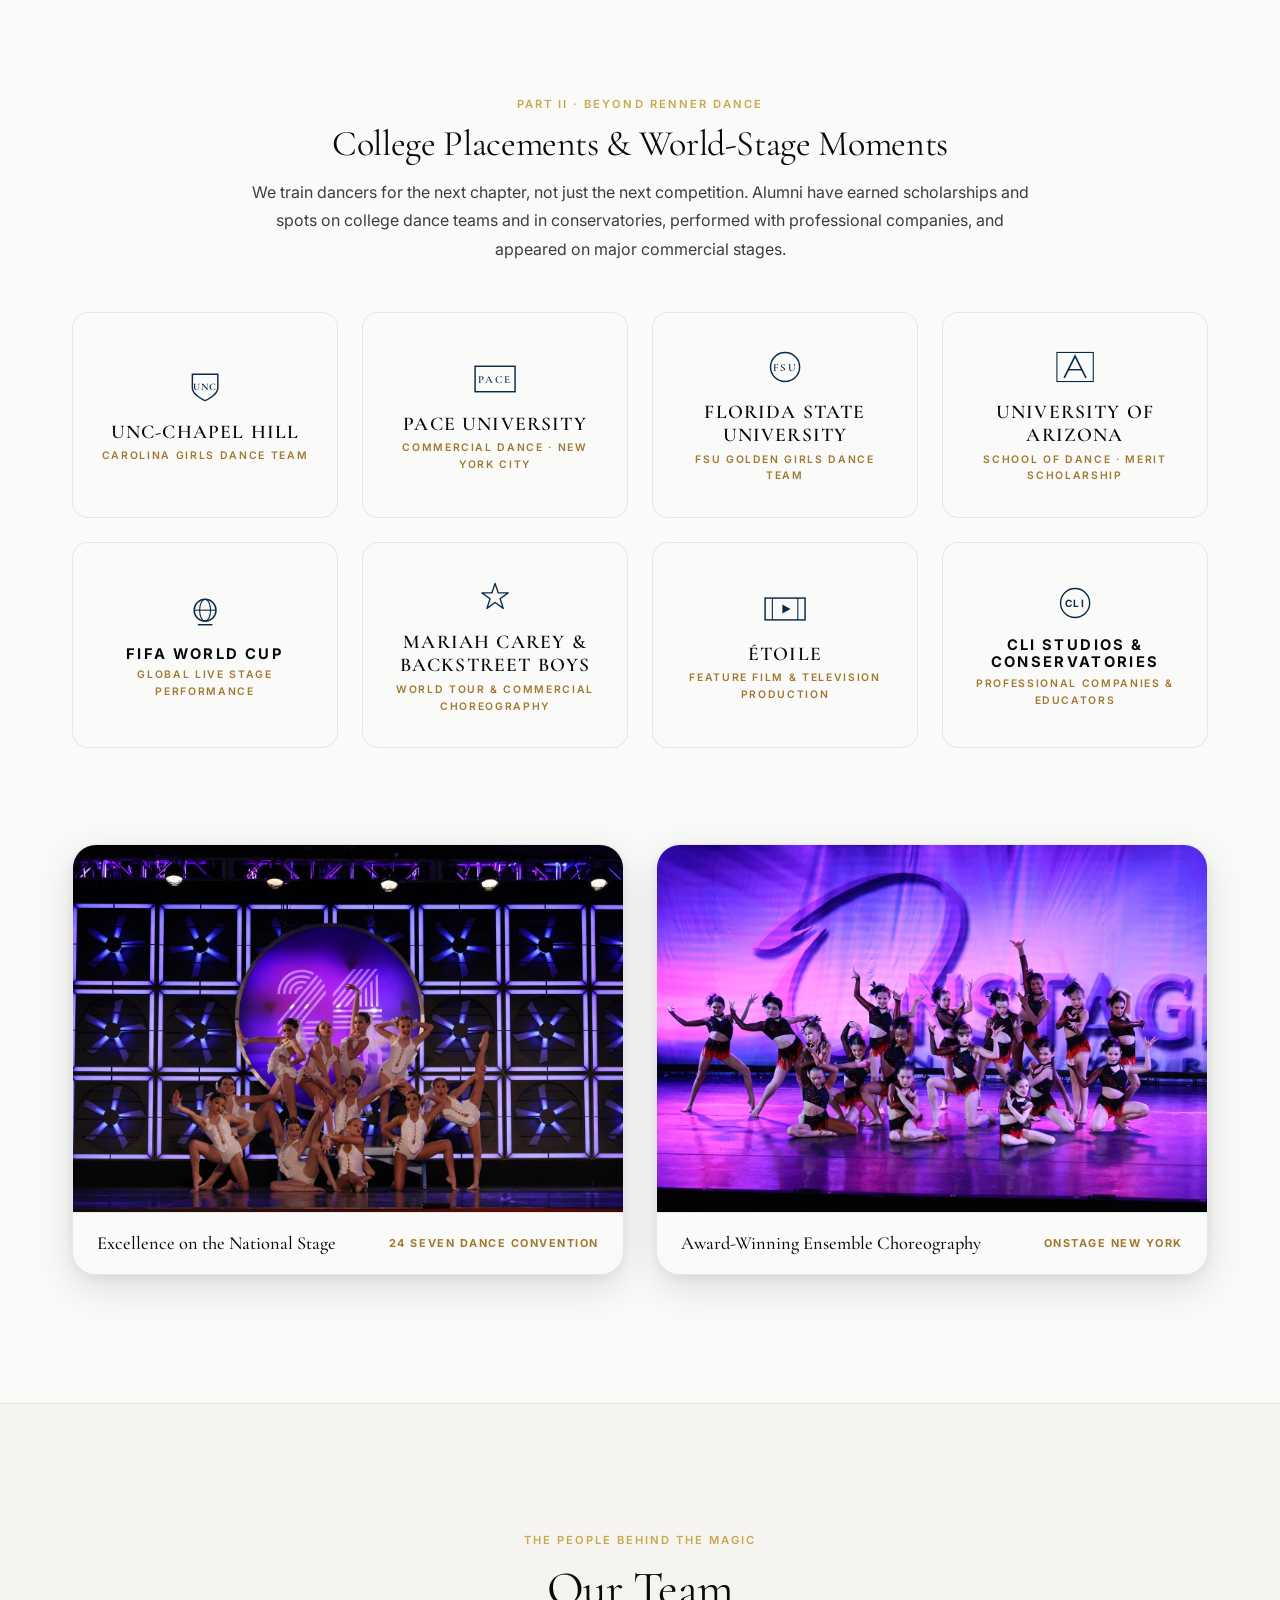
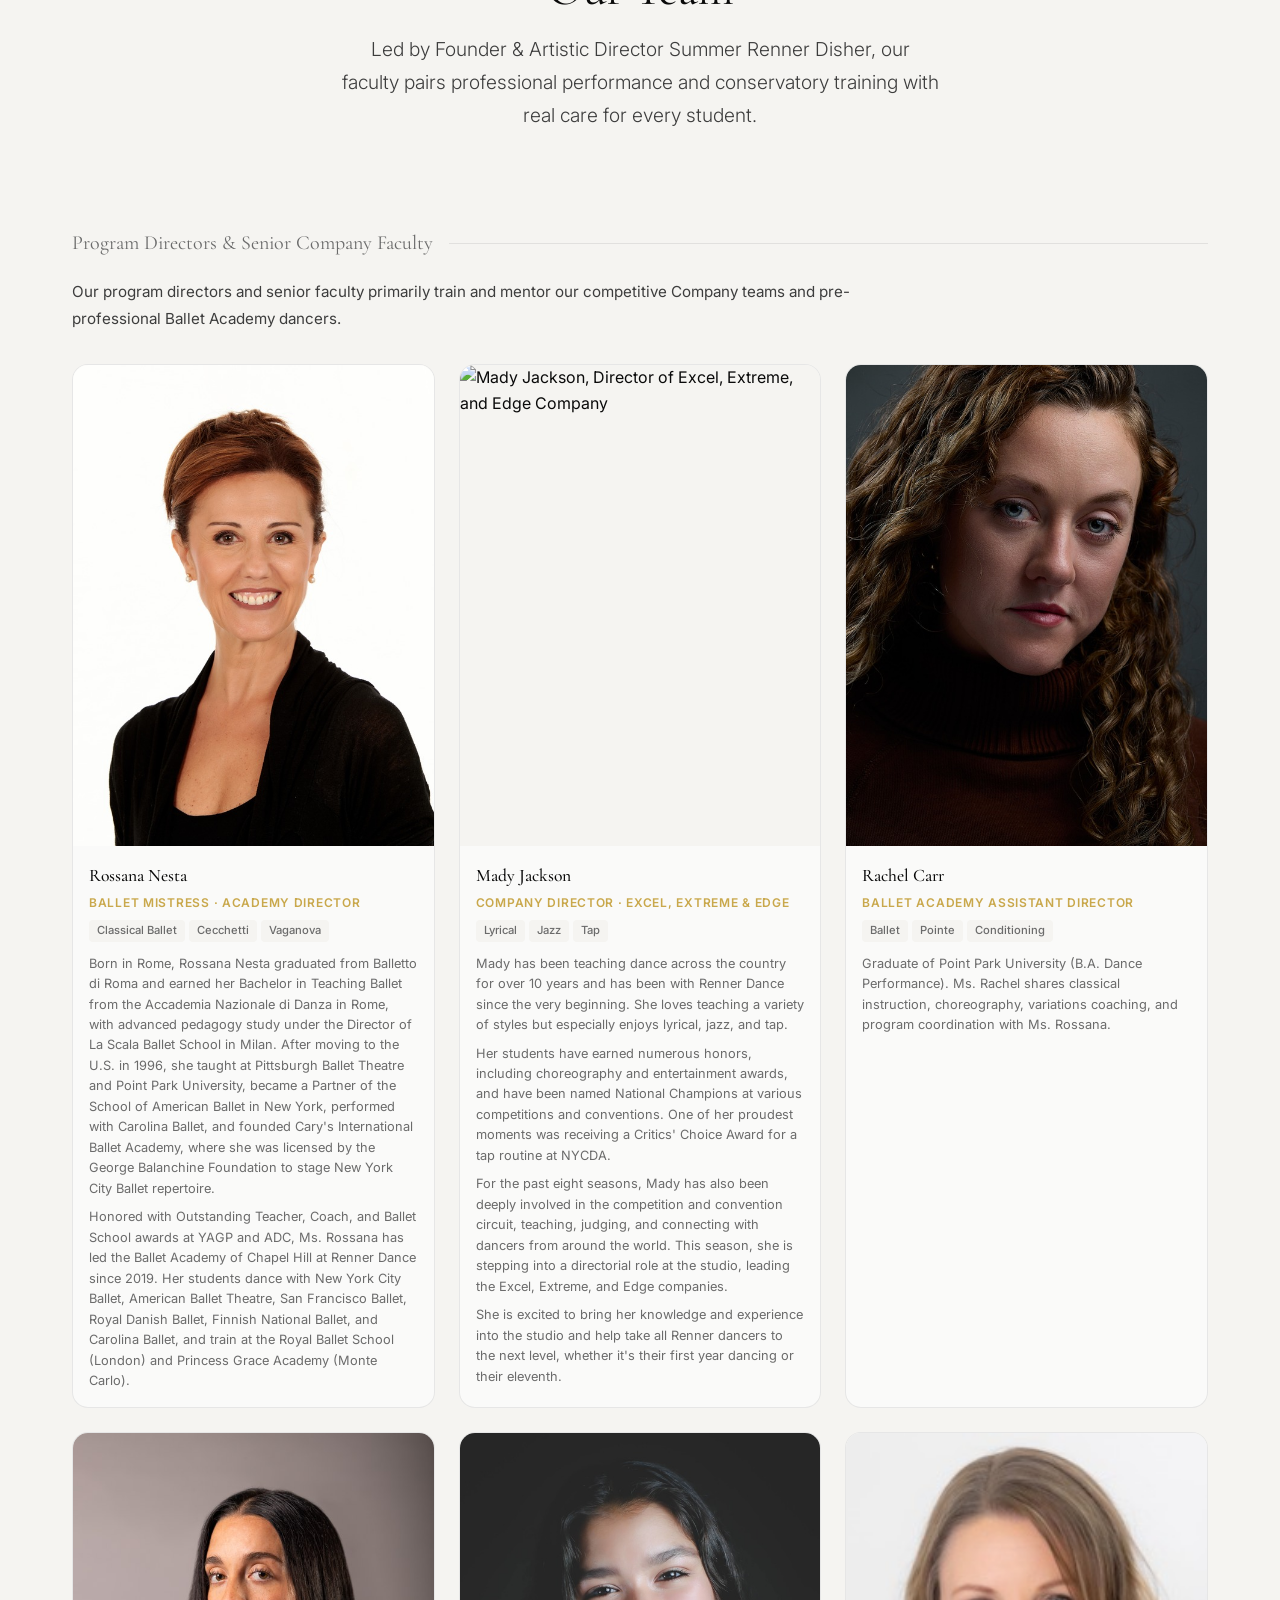
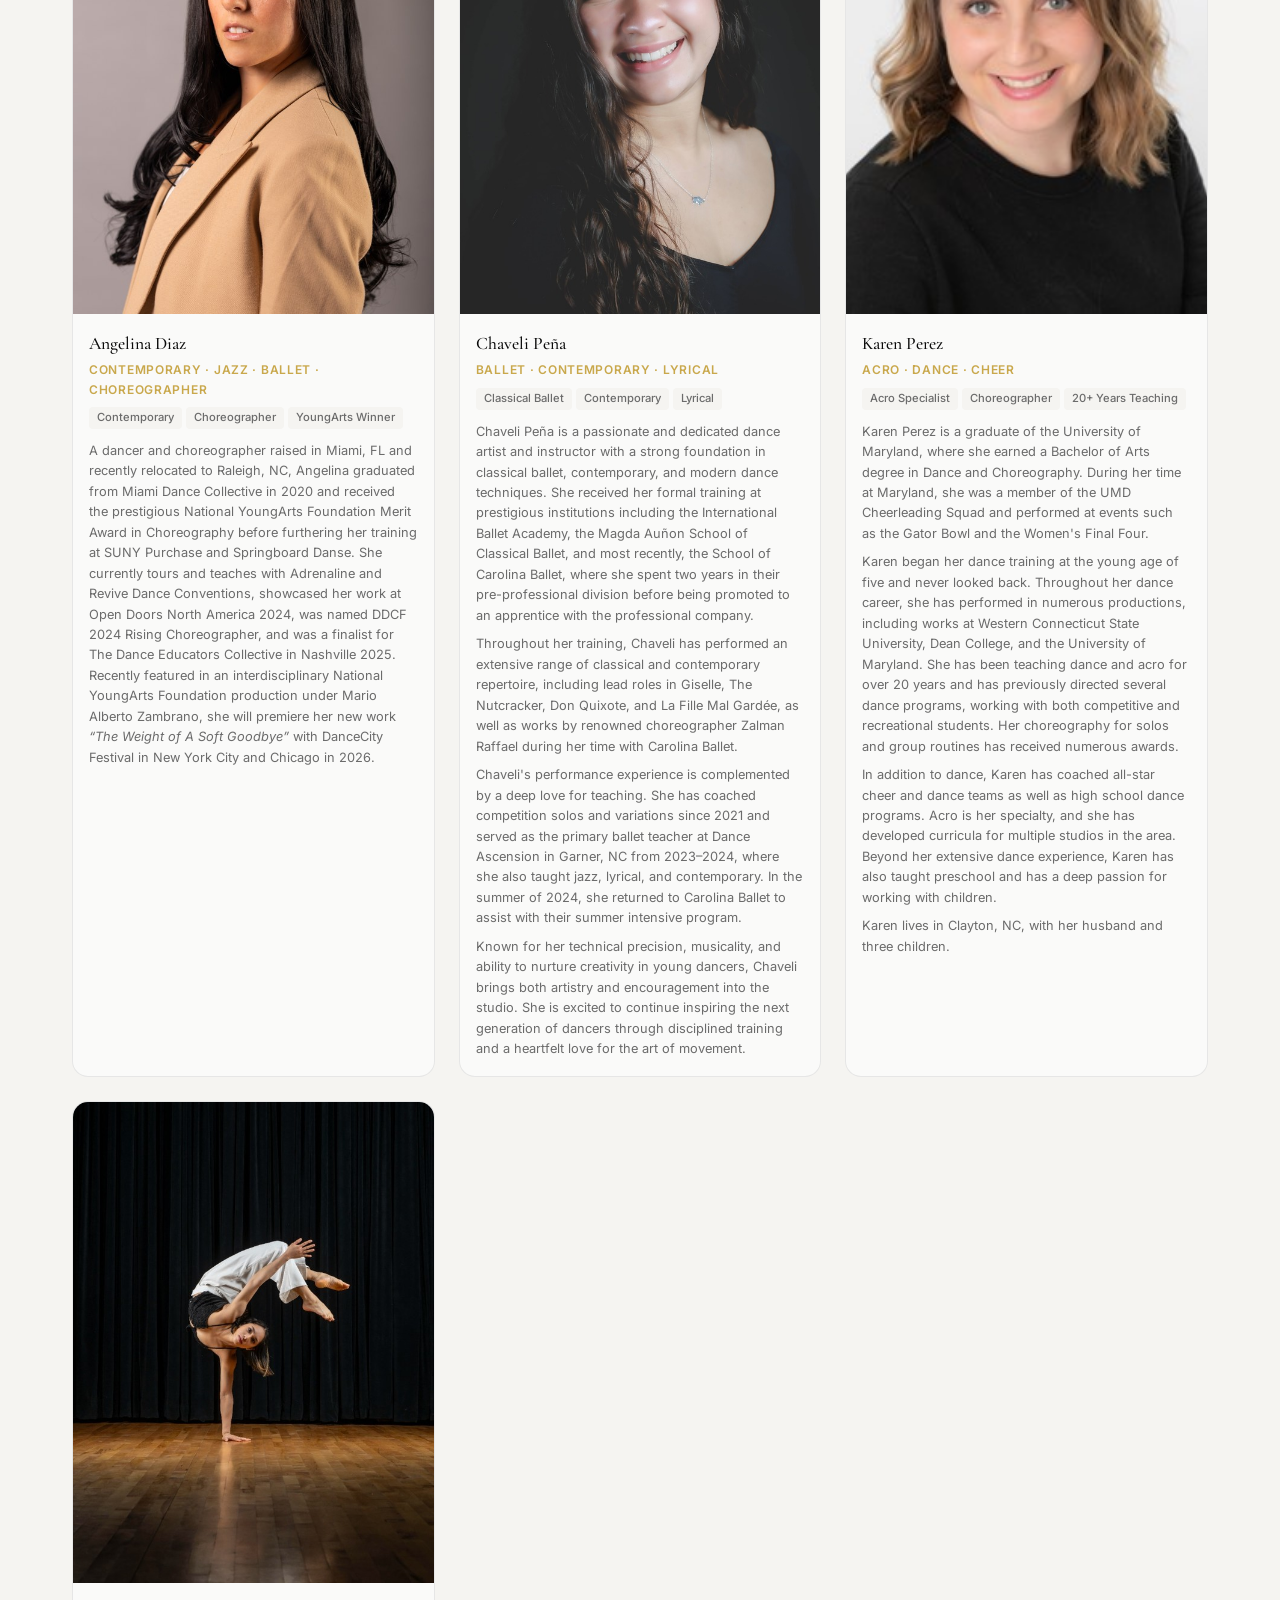
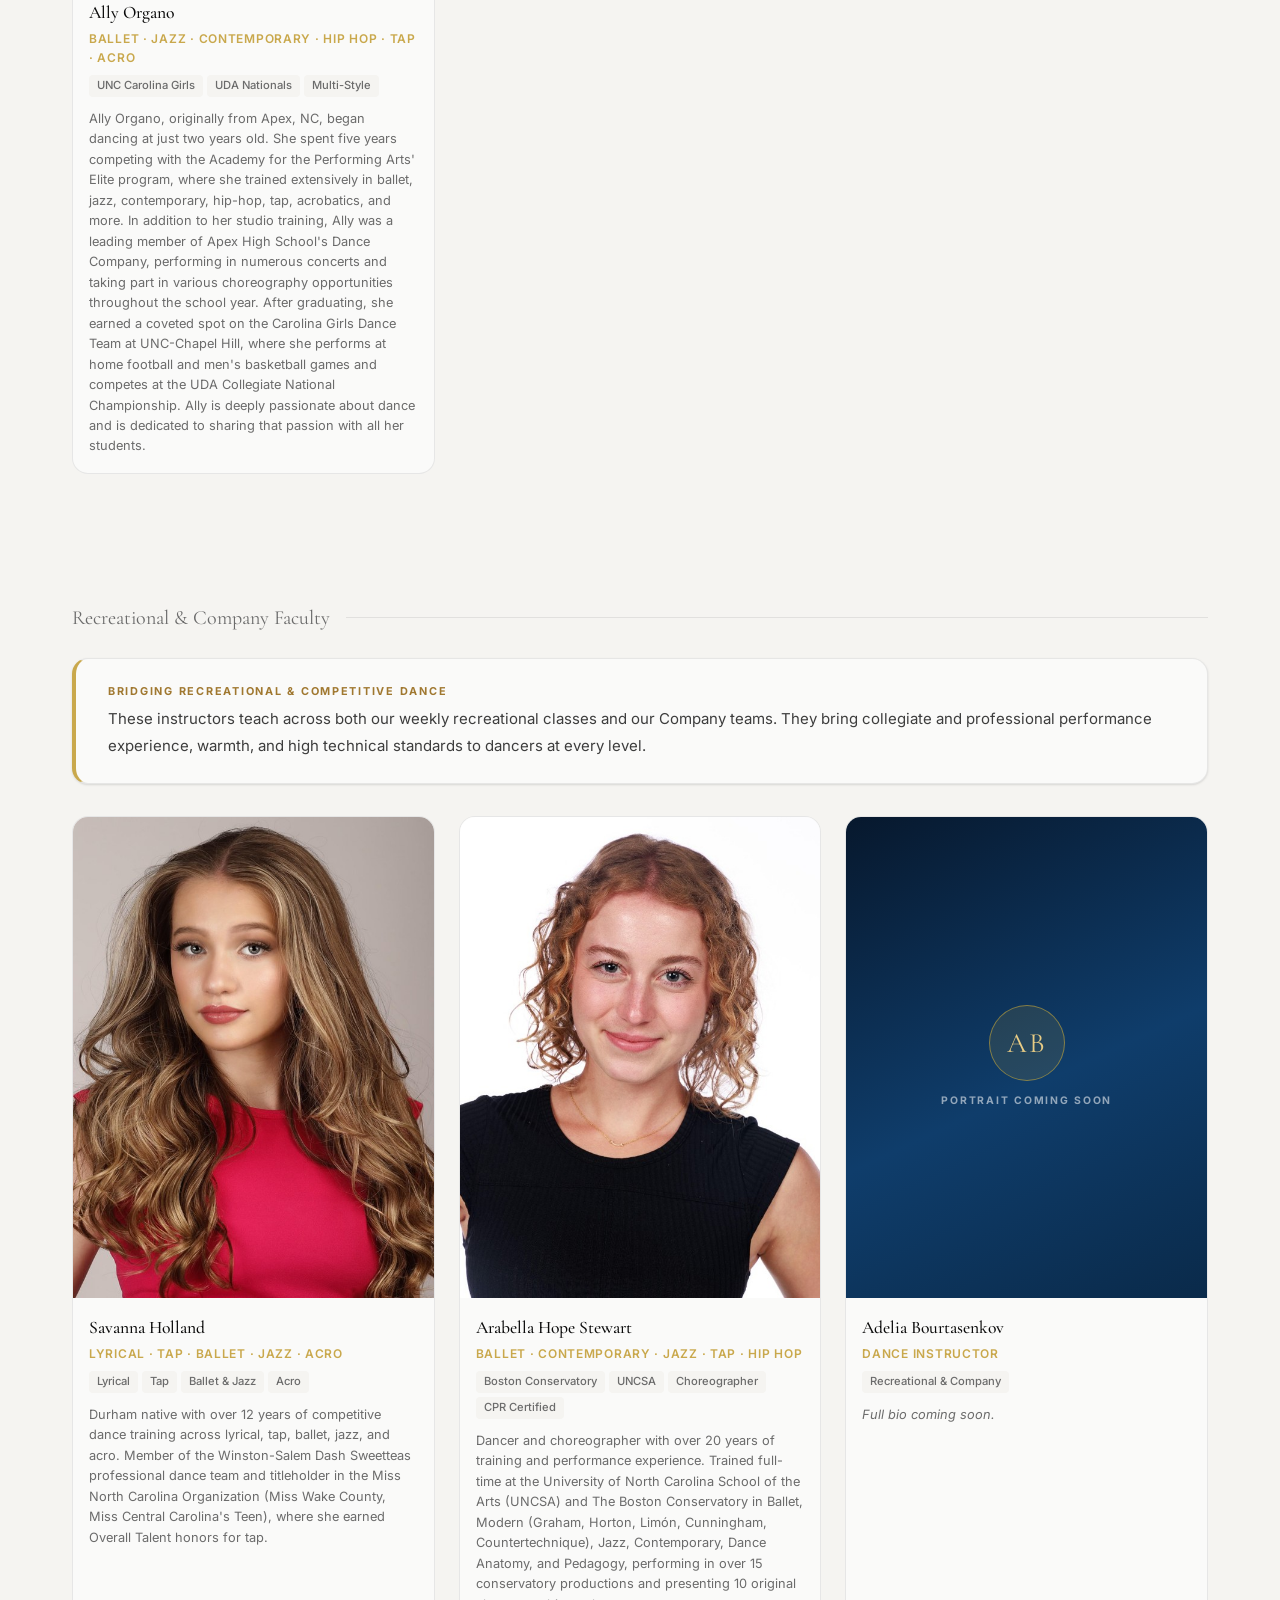
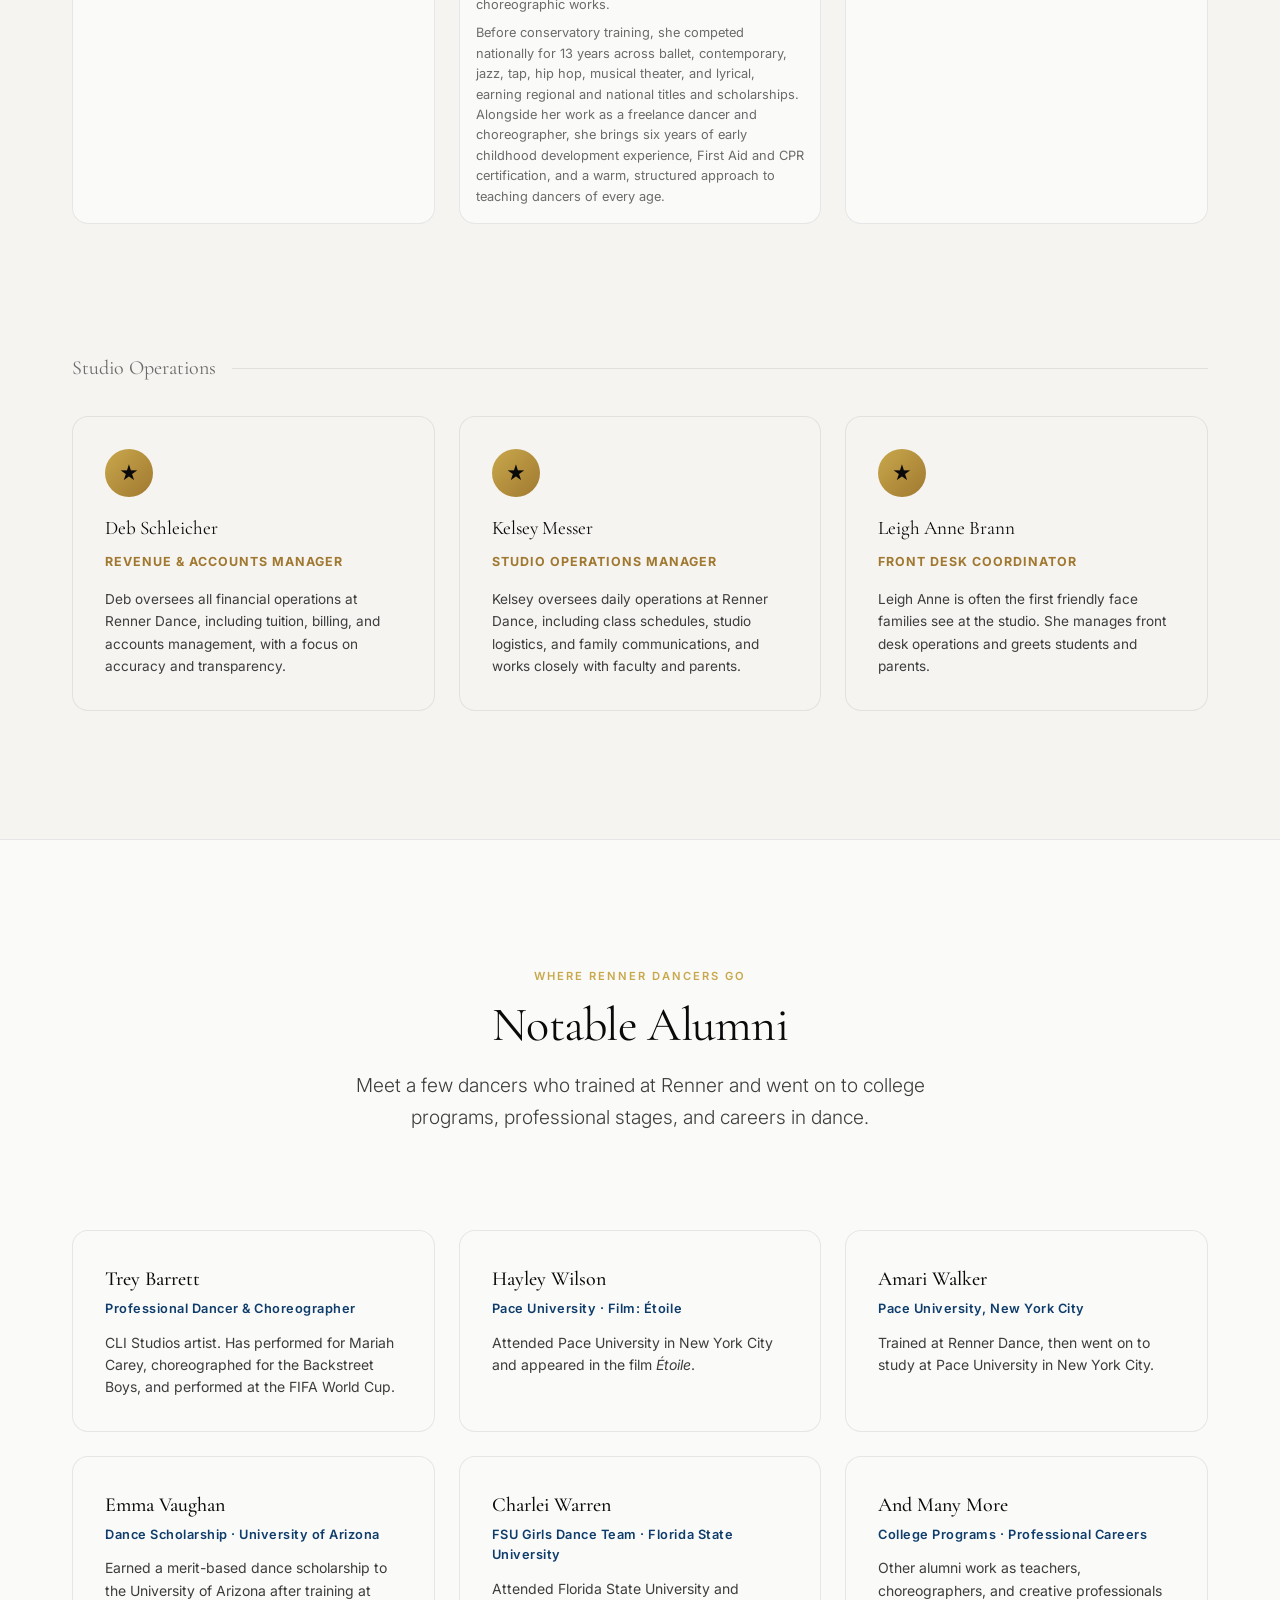
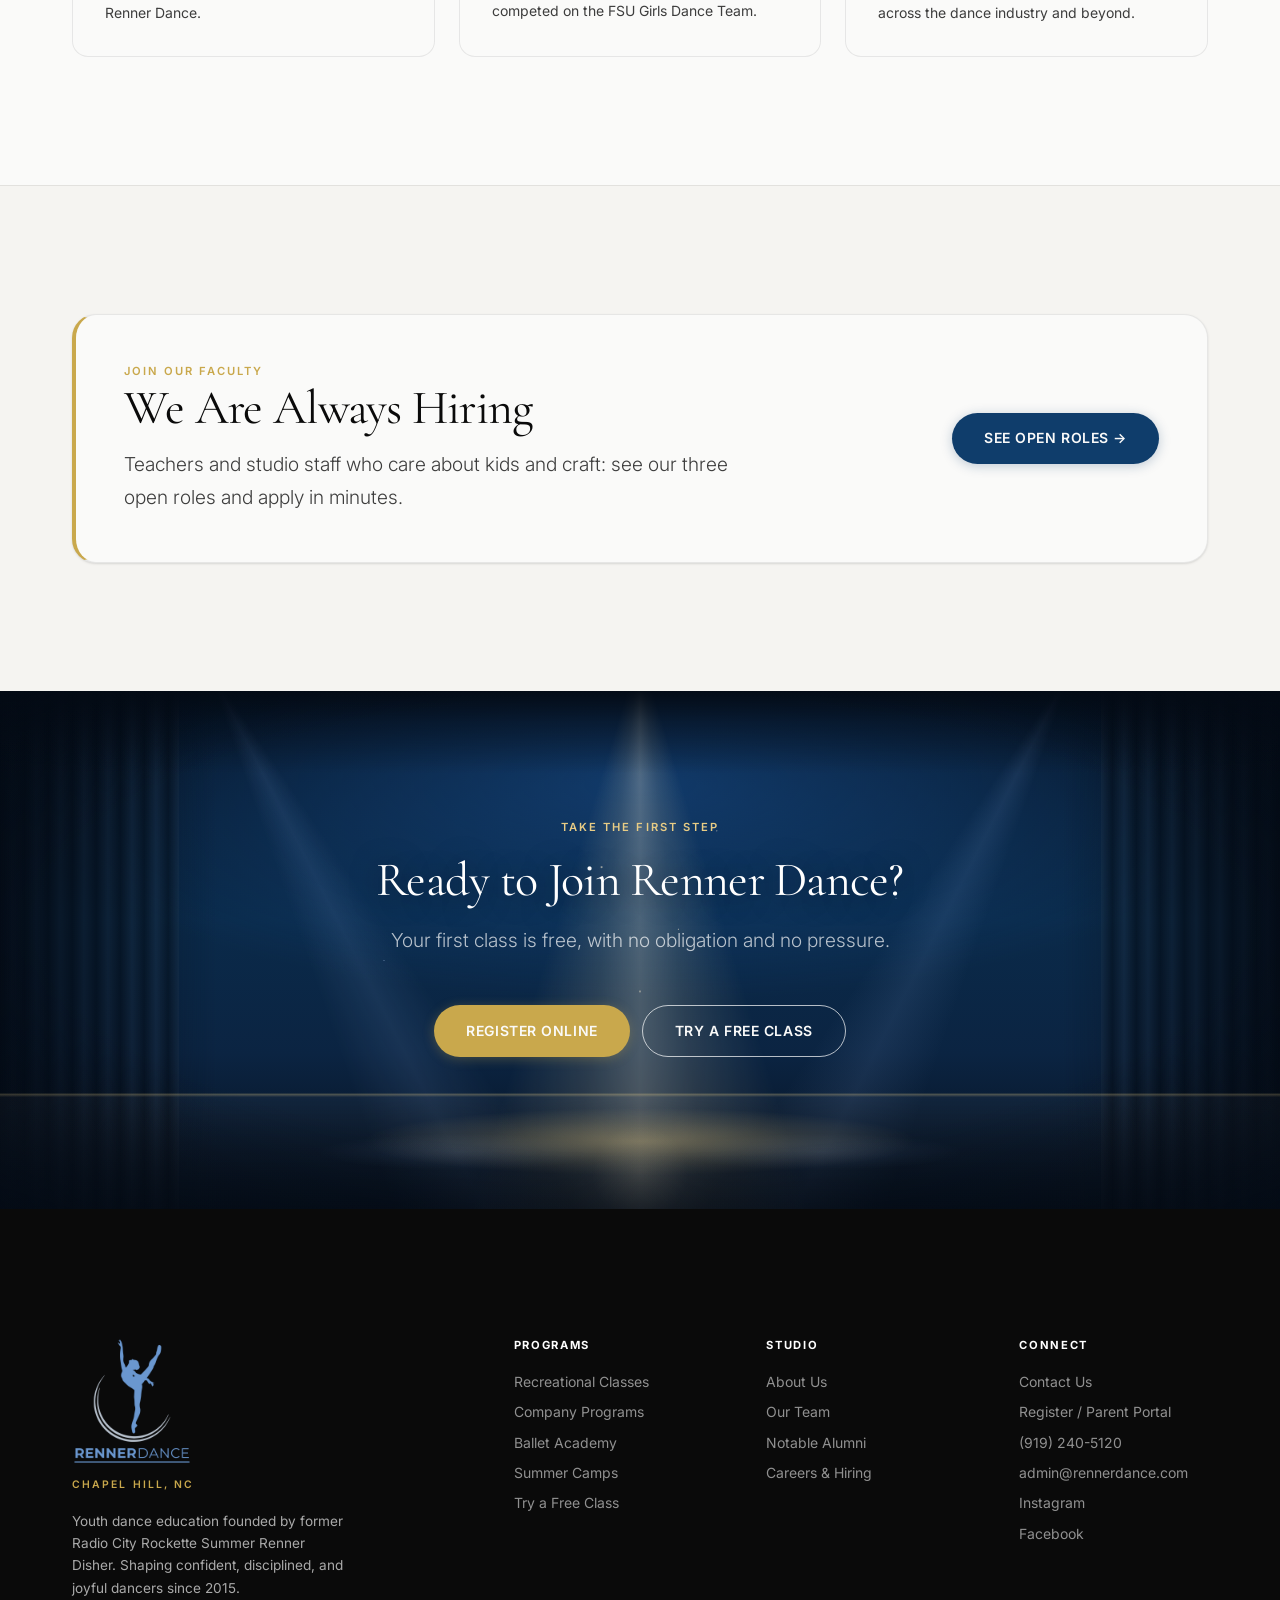
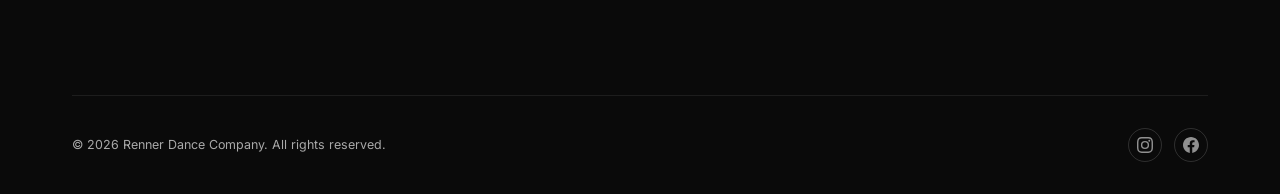
==== commit 759345fa: "Bulldog" ====
--- a/about.html
+++ b/about.html
@@ -73,6 +73,7 @@
     <span class="xmas-ornament xo-6 xo-red"><i></i></span>
     <span class="xmas-ornament xo-7 xo-silver"><i></i></span>
     <span class="xmas-ornament xo-8 xo-green"><i></i></span>
+    <span class="xmas-ornament xo-bulldog"><svg viewBox="0 0 64 72" xmlns="http://www.w3.org/2000/svg" aria-hidden="true"><circle cx="32" cy="4" r="3" fill="none" stroke="#f3dc94" stroke-width="2"/><ellipse cx="14" cy="36" rx="7.5" ry="10" transform="rotate(18 14 36)" fill="#a87042"/><ellipse cx="50" cy="36" rx="7.5" ry="10" transform="rotate(-18 50 36)" fill="#a87042"/><ellipse cx="32" cy="44" rx="20" ry="18" fill="#d9a16c"/><path d="M29 28 Q32 25 35 28 L34 39 Q32 41 30 39 Z" fill="#fff7ee"/><ellipse cx="24" cy="51" rx="9.5" ry="7.5" fill="#fff7ee"/><ellipse cx="40" cy="51" rx="9.5" ry="7.5" fill="#fff7ee"/><ellipse cx="32" cy="53" rx="8" ry="6" fill="#fff7ee"/><path d="M25 31 Q32 29 39 31" fill="none" stroke="#b07645" stroke-width="1.3" stroke-linecap="round"/><path d="M18 48 Q20 55 25 56" fill="none" stroke="#c8905c" stroke-width="1.2" stroke-linecap="round"/><path d="M46 48 Q44 55 39 56" fill="none" stroke="#c8905c" stroke-width="1.2" stroke-linecap="round"/><circle cx="23.5" cy="40.5" r="3.6" fill="#231815"/><circle cx="40.5" cy="40.5" r="3.6" fill="#231815"/><circle cx="24.8" cy="39.2" r="1.3" fill="#ffffff"/><circle cx="41.8" cy="39.2" r="1.3" fill="#ffffff"/><circle cx="22.4" cy="41.8" r="0.6" fill="#ffffff"/><circle cx="39.4" cy="41.8" r="0.6" fill="#ffffff"/><ellipse cx="17.5" cy="46.5" rx="3.2" ry="1.9" fill="#f4939c" opacity="0.65"/><ellipse cx="46.5" cy="46.5" rx="3.2" ry="1.9" fill="#f4939c" opacity="0.65"/><ellipse cx="32" cy="47.2" rx="4.6" ry="3.2" fill="#2b1e1a"/><ellipse cx="30.6" cy="46.1" rx="1.4" ry="0.8" fill="#6b564f"/><path d="M27.5 52.5 Q32 55.5 36.5 52.5" fill="none" stroke="#3a2722" stroke-width="1.5" stroke-linecap="round"/><path d="M29.6 54.2 Q32 60.5 34.4 54.2 Z" fill="#f2798f"/><path d="M13 28 C16 11, 31 5, 44 10 C51 12.5, 55 18, 56 23 L47 22 C43 17, 36 16, 30 19 L50 28 Z" fill="#d92638"/><path d="M14 28 C17 12, 31 6, 44 11 C49 13, 53 17, 54 22" fill="none" stroke="#ff5c6c" stroke-width="1.4" opacity="0.5"/><circle cx="56.5" cy="23.5" r="4.8" fill="#ffffff" stroke="#e6ebf2" stroke-width="0.8"/><rect x="11" y="23.5" width="42" height="7.5" rx="3.75" fill="#ffffff" stroke="#e6ebf2" stroke-width="0.8"/><path d="M21 60 Q32 64.5 43 60" fill="none" stroke="#c81e30" stroke-width="3.2" stroke-linecap="round"/><circle cx="32" cy="64.5" r="3" fill="#f5c84c" stroke="#b8881e" stroke-width="0.8"/></svg></span>
   </div>
 
 
--- a/css/styles.css
+++ b/css/styles.css
@@ -2651,7 +2651,7 @@
     margin: 0 auto var(--space-6);
     aspect-ratio: 3/4;
   }
-  .contact-grid { grid-template-columns: 1fr; }
+  .contact-grid { grid-template-columns: minmax(0, 1fr); }
   .footer-grid { grid-template-columns: 1fr 1fr; }
 
   /* Inline 2-col grids → single column on tablet */
@@ -2706,14 +2706,14 @@
   .accomplishment-grid { grid-template-columns: 1fr; }
   .story-values      { grid-template-columns: 1fr; }
 
-  /* Inline grids: force single column */
-  .grid-2col  { grid-template-columns: 1fr !important; }
-  .grid-3col  { grid-template-columns: 1fr !important; }
-  .grid-4col  { grid-template-columns: 1fr !important; }
+  /* Inline grids: force single column without min-content blowout */
+  .grid-2col  { grid-template-columns: minmax(0, 1fr) !important; }
+  .grid-3col  { grid-template-columns: minmax(0, 1fr) !important; }
+  .grid-4col  { grid-template-columns: minmax(0, 1fr) !important; }
 
   /* Universal inline-grid collapse for any remaining inline style grids */
   [style*="grid-template-columns"]:not(.keep-grid) {
-    grid-template-columns: 1fr !important;
+    grid-template-columns: minmax(0, 1fr) !important;
   }
   /* When a parent grid collapses, grid-column:span instructions become irrelevant */
   [style*="grid-column:1/-1"] {
@@ -2721,9 +2721,9 @@
   }
 
   /* Forms */
-  .form-row { grid-template-columns: 1fr; }
+  .form-row { grid-template-columns: minmax(0, 1fr); }
   .contact-form-wrap { padding: var(--space-5); }
-  .form-check-group { grid-template-columns: 1fr; }
+  .form-check-group { grid-template-columns: minmax(0, 1fr); }
 
   /* Footer */
   .footer-grid { grid-template-columns: 1fr; }
@@ -2732,10 +2732,18 @@
   /* Tables: horizontal scroll */
   .company-table { display: block; overflow-x: auto; -webkit-overflow-scrolling: touch; white-space: nowrap; }
 
-  /* CTA buttons: stack nicely */
+  /* CTA buttons: stack nicely and never overflow mobile screens */
+  .btn {
+    max-width: 100%;
+    white-space: normal;
+    text-align: center;
+    justify-content: center;
+    line-height: 1.35;
+    overflow-wrap: break-word;
+  }
   .hero-actions { flex-direction: column; align-items: flex-start; }
   .cta-actions  { flex-direction: column; align-items: center; }
-  .cta-actions .btn { width: auto; min-width: 240px; justify-content: center; }
+  .cta-actions .btn { width: auto; min-width: 240px; max-width: 100%; justify-content: center; }
 }
 
 /* ---- 480px: Phone ---- */
@@ -2800,8 +2808,16 @@
   .nav-logo-wordmark { height: 16px; }
   .nav-logo { gap: 10px; }
 
-  /* Ensure touch targets */
-  .btn { min-height: 44px; }
+  /* Ensure touch targets and comfortable mobile button sizing */
+  .btn {
+    min-height: 44px;
+    padding: 13px 20px;
+    font-size: 0.82rem;
+  }
+  .btn-sm {
+    padding: 10px 16px;
+    font-size: 0.76rem;
+  }
   .nav-dropdown-item { min-height: 44px; display: flex; align-items: center; }
   .slider-btn { width: 44px; height: 44px; }
 }
@@ -3777,16 +3793,38 @@
 .xo-7 { right: 3.8%; --len: 20px; --size: 11px; animation-delay: -3.3s; }
 .xo-8 { right: 1.2%; --len: 12px; --size: 14px; animation-delay: -1.5s; }
 
+/* Cute bulldog in a Santa hat ornament */
+.xo-bulldog {
+  left: 12.2%;
+  --len: 8px;
+  animation-duration: 5.2s;
+  animation-delay: -0.9s;
+}
+.xo-bulldog::after { display: none; }
+.xo-bulldog svg {
+  order: 2;
+  display: block;
+  width: 34px;
+  height: 38px;
+  margin-top: -1px;
+  filter: drop-shadow(0 2px 4px rgba(0, 0, 0, 0.38));
+}
+
 @media (max-width: 1200px) {
   .xo-4, .xo-5 { display: none; }
+  .xo-bulldog { left: 9%; }
+  .xo-bulldog svg { width: 31px; height: 35px; }
 }
 @media (max-width: 1024px) {
   .xo-3, .xo-6 { display: none; }
-}
-/* phones: two tiny ornaments tucked in the corners + the light string */
+  .xo-bulldog { left: 6.5%; }
+  .xo-bulldog svg { width: 29px; height: 32px; }
+}
+/* phones: cute bulldog tucked in top-left corner + tiny ornament on right + light string */
 @media (max-width: 768px) {
-  .xo-2, .xo-7 { display: none; }
-  .xo-1 { left: 3px;  --len: 6px; --size: 9px; }
+  .xo-1, .xo-2, .xo-7 { display: none; }
+  .xo-bulldog { left: 2px; --len: 3px; }
+  .xo-bulldog svg { width: 22px; height: 25px; }
   .xo-8 { right: 3px; --len: 6px; --size: 9px; }
   .xmas-garland::before { height: 2px; }
 }
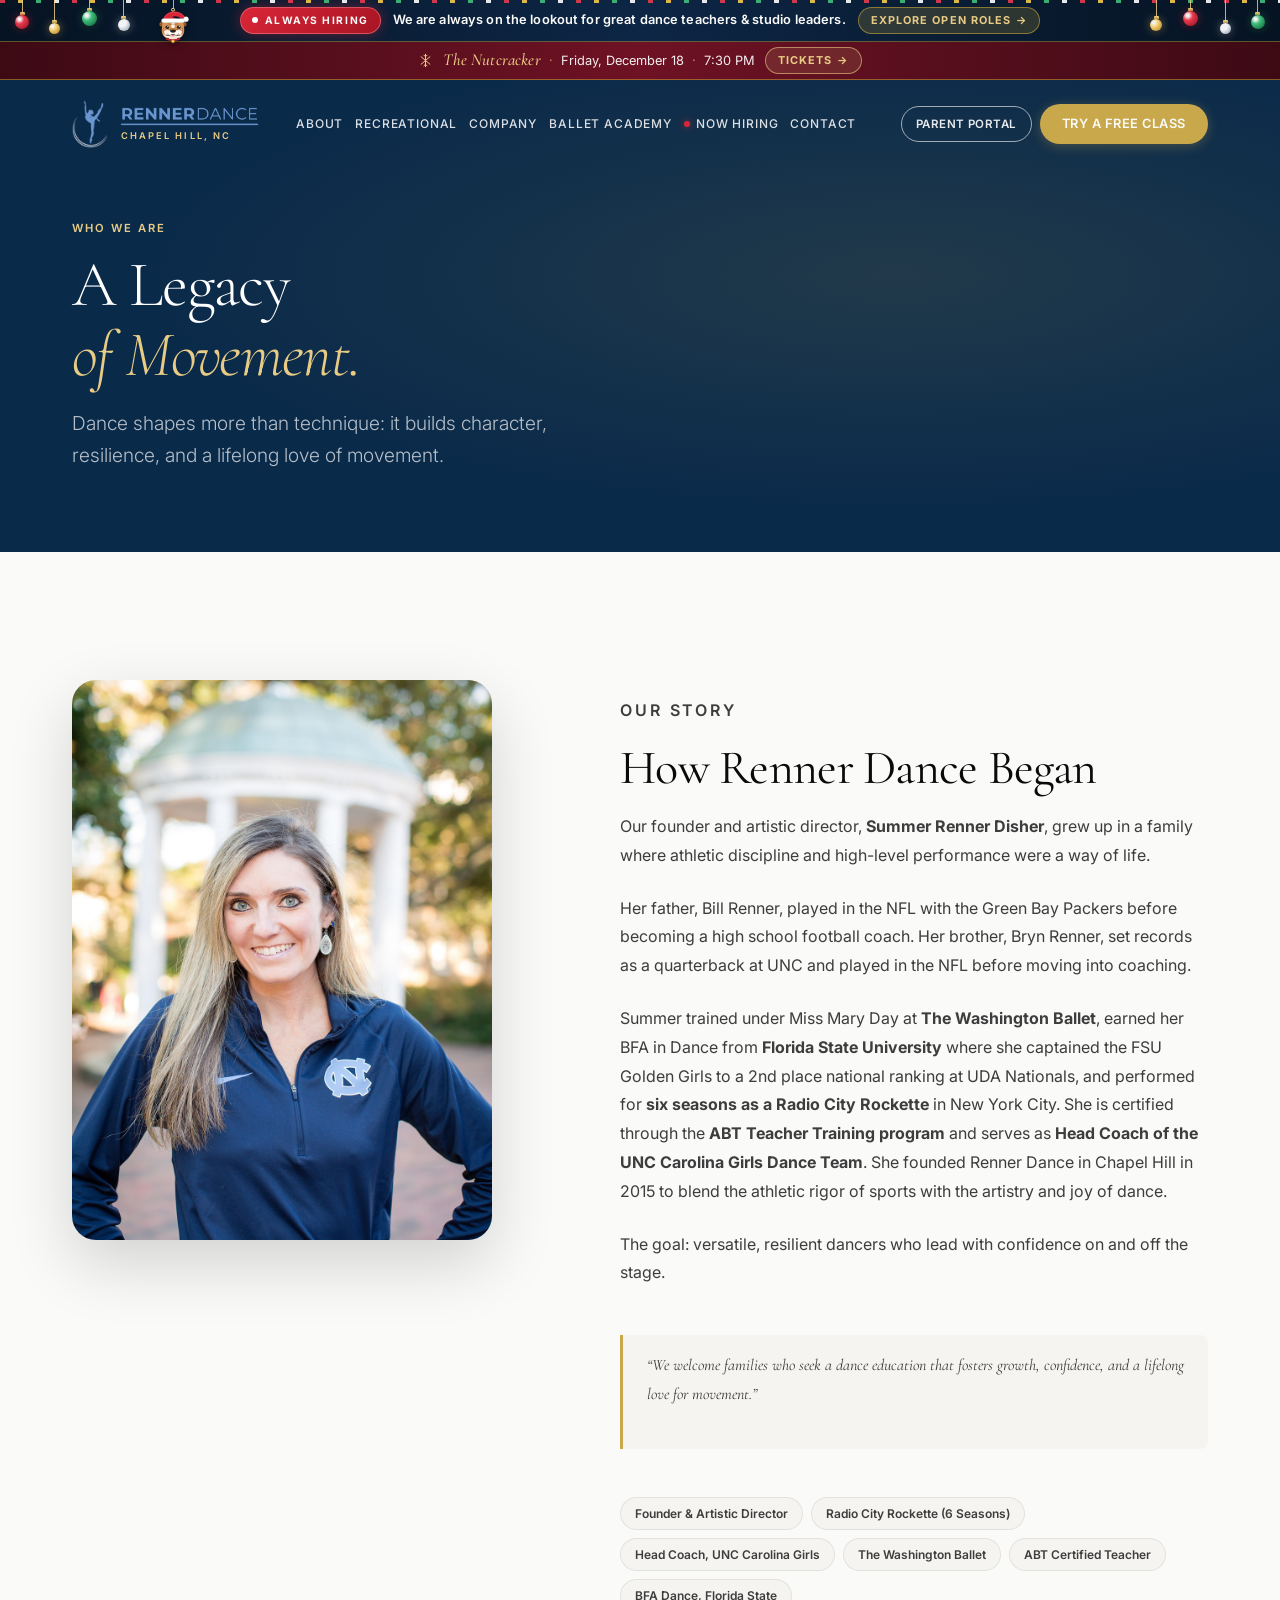
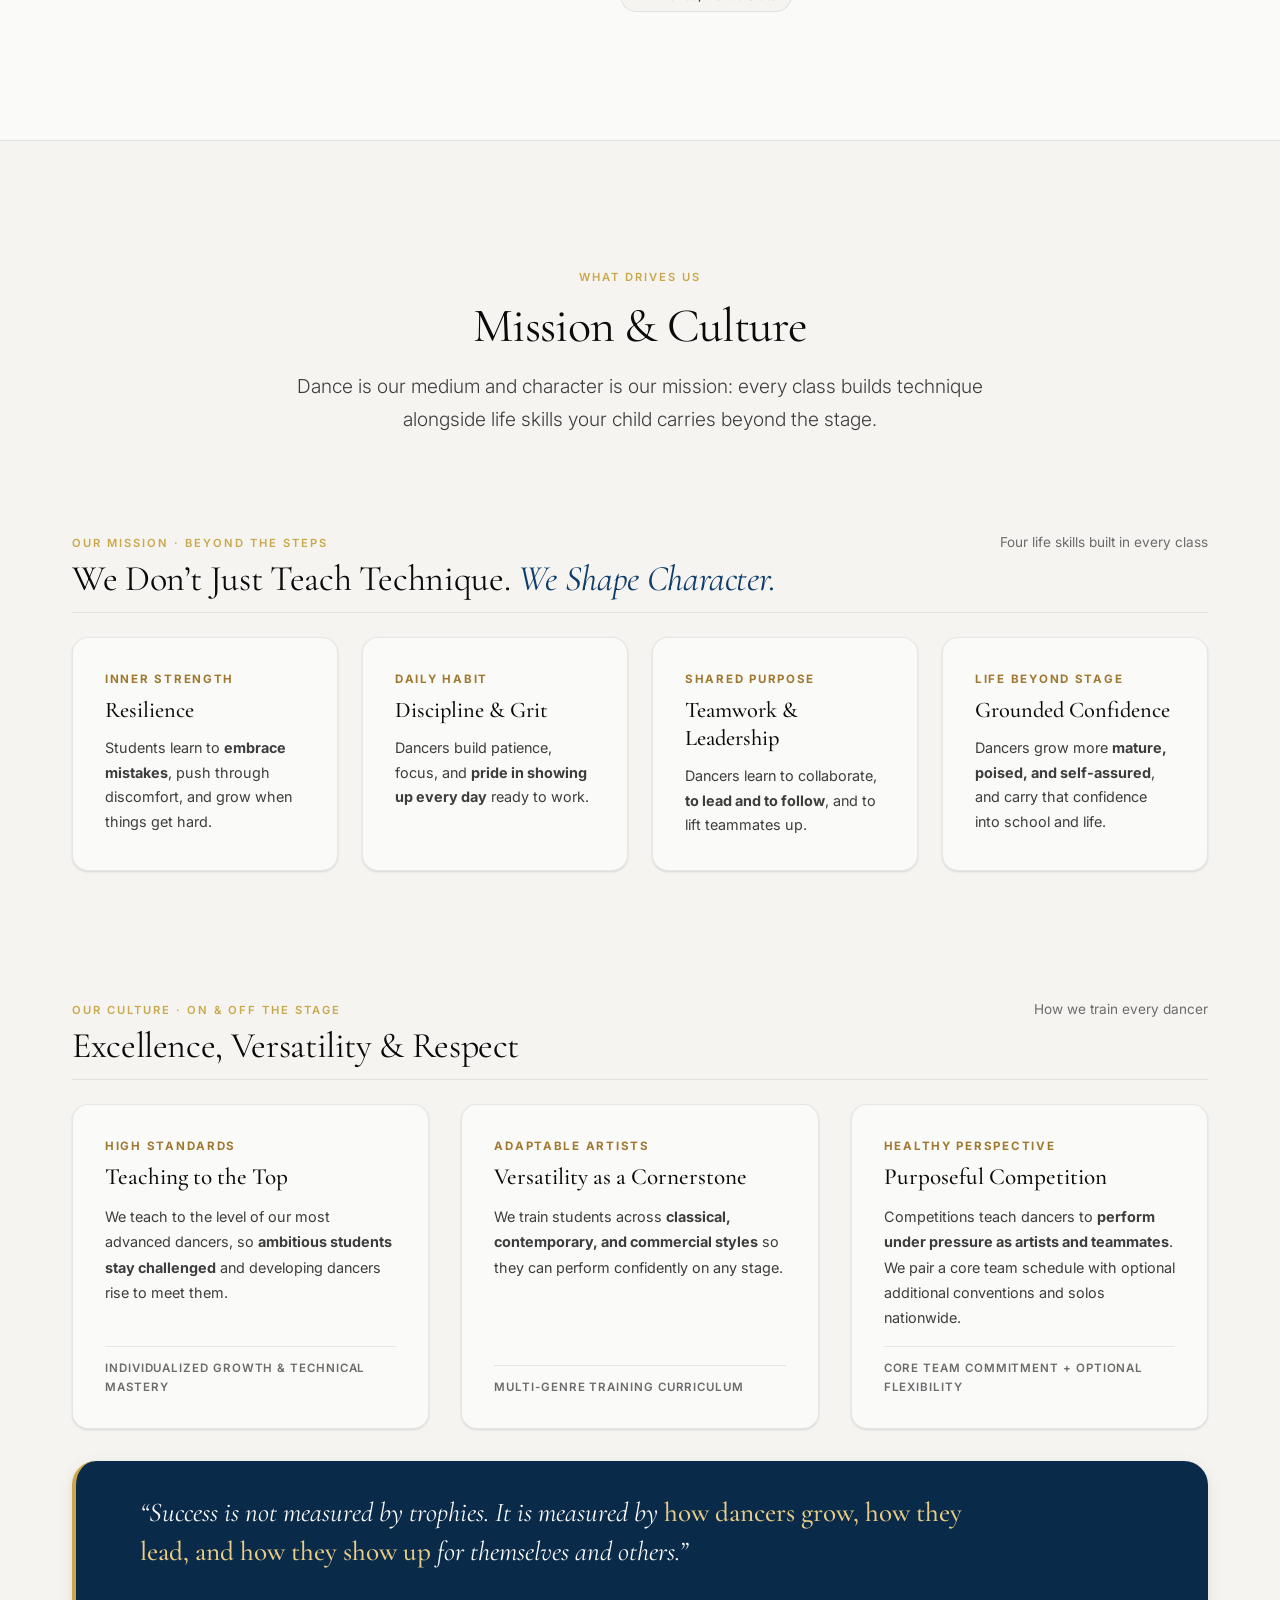
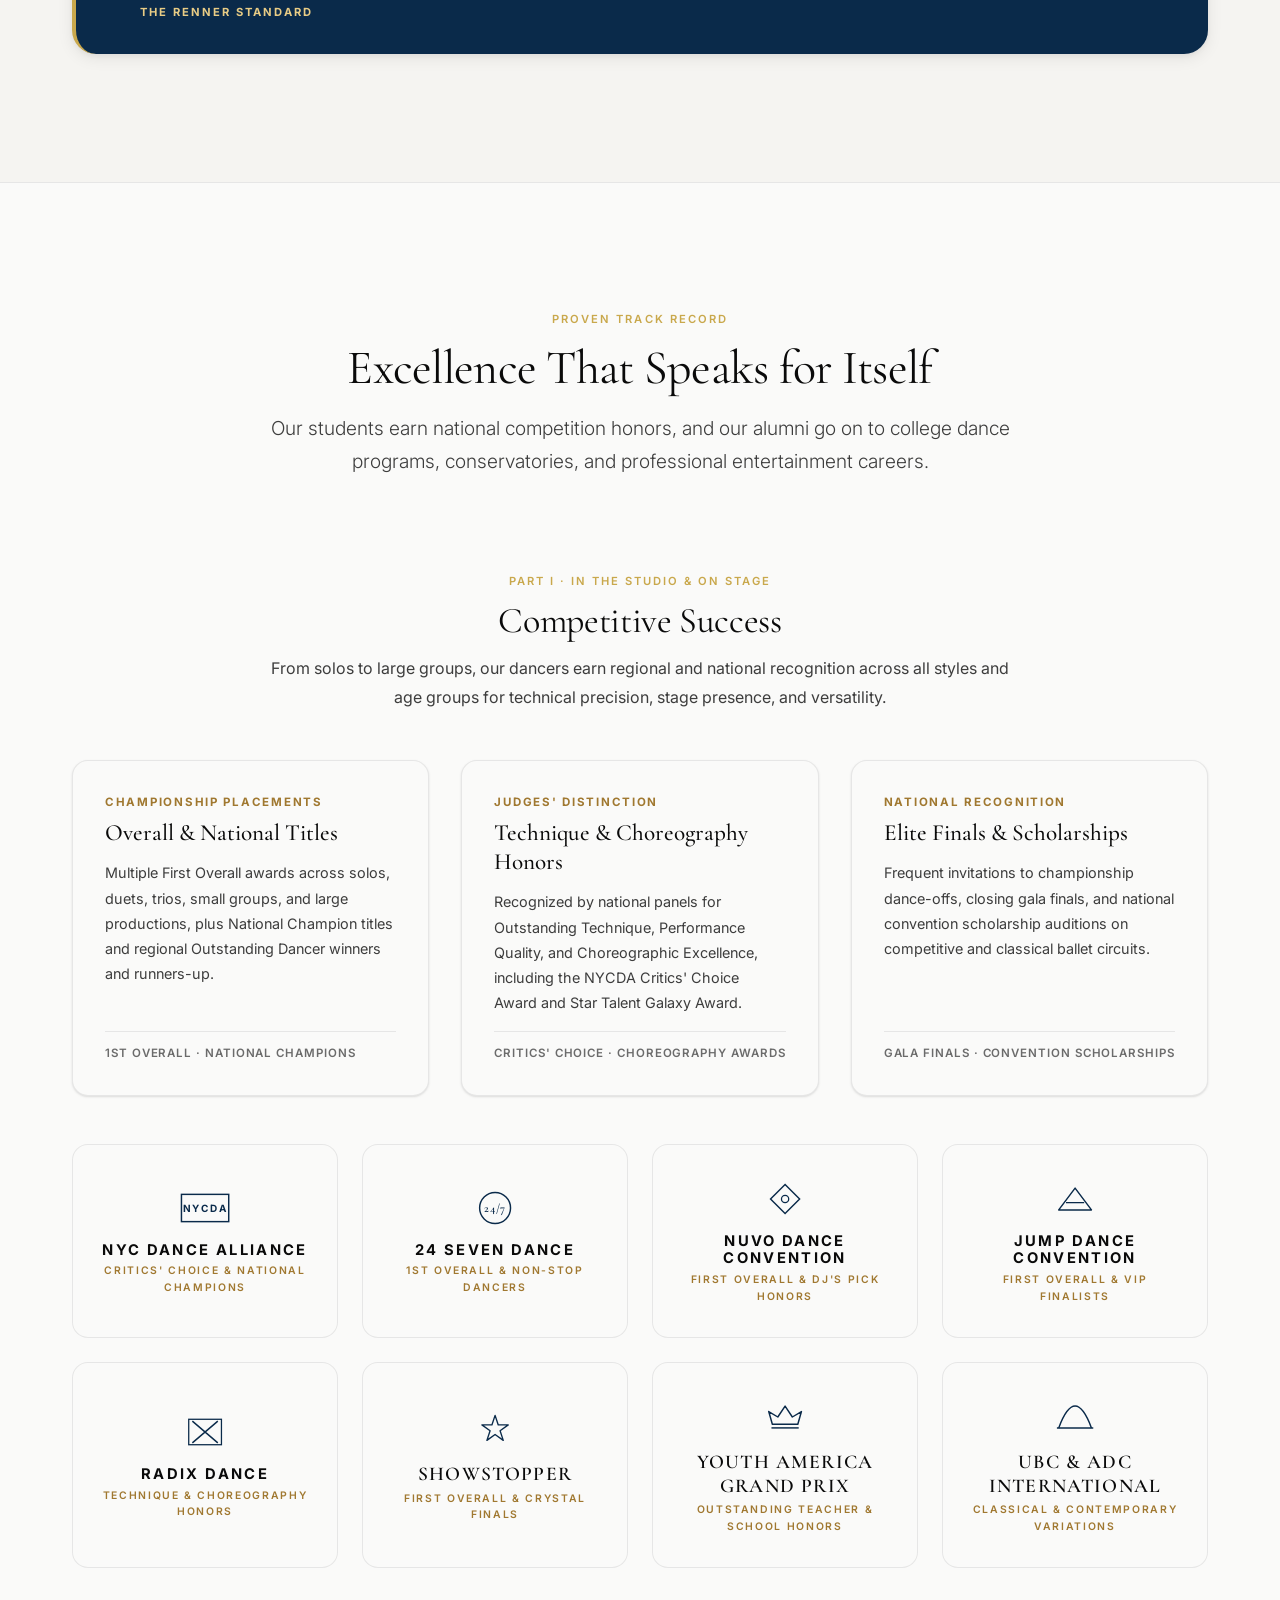
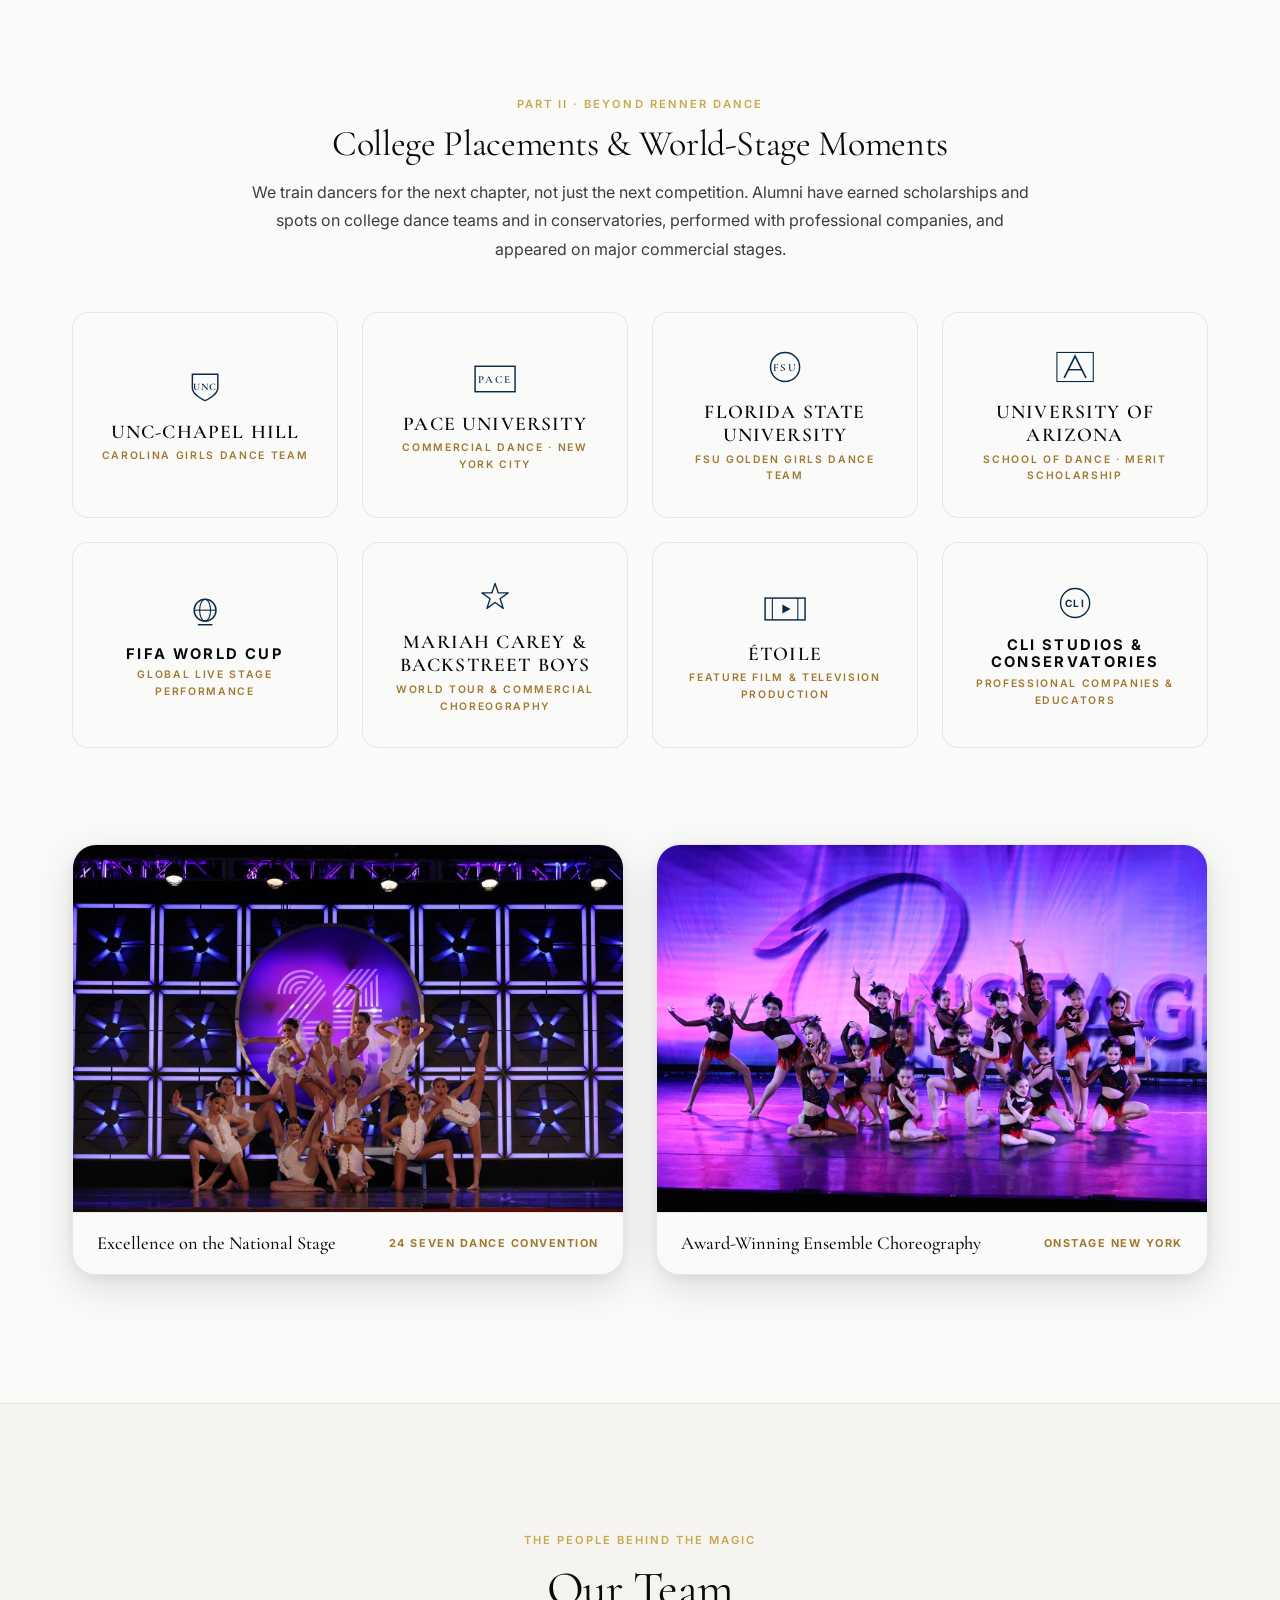
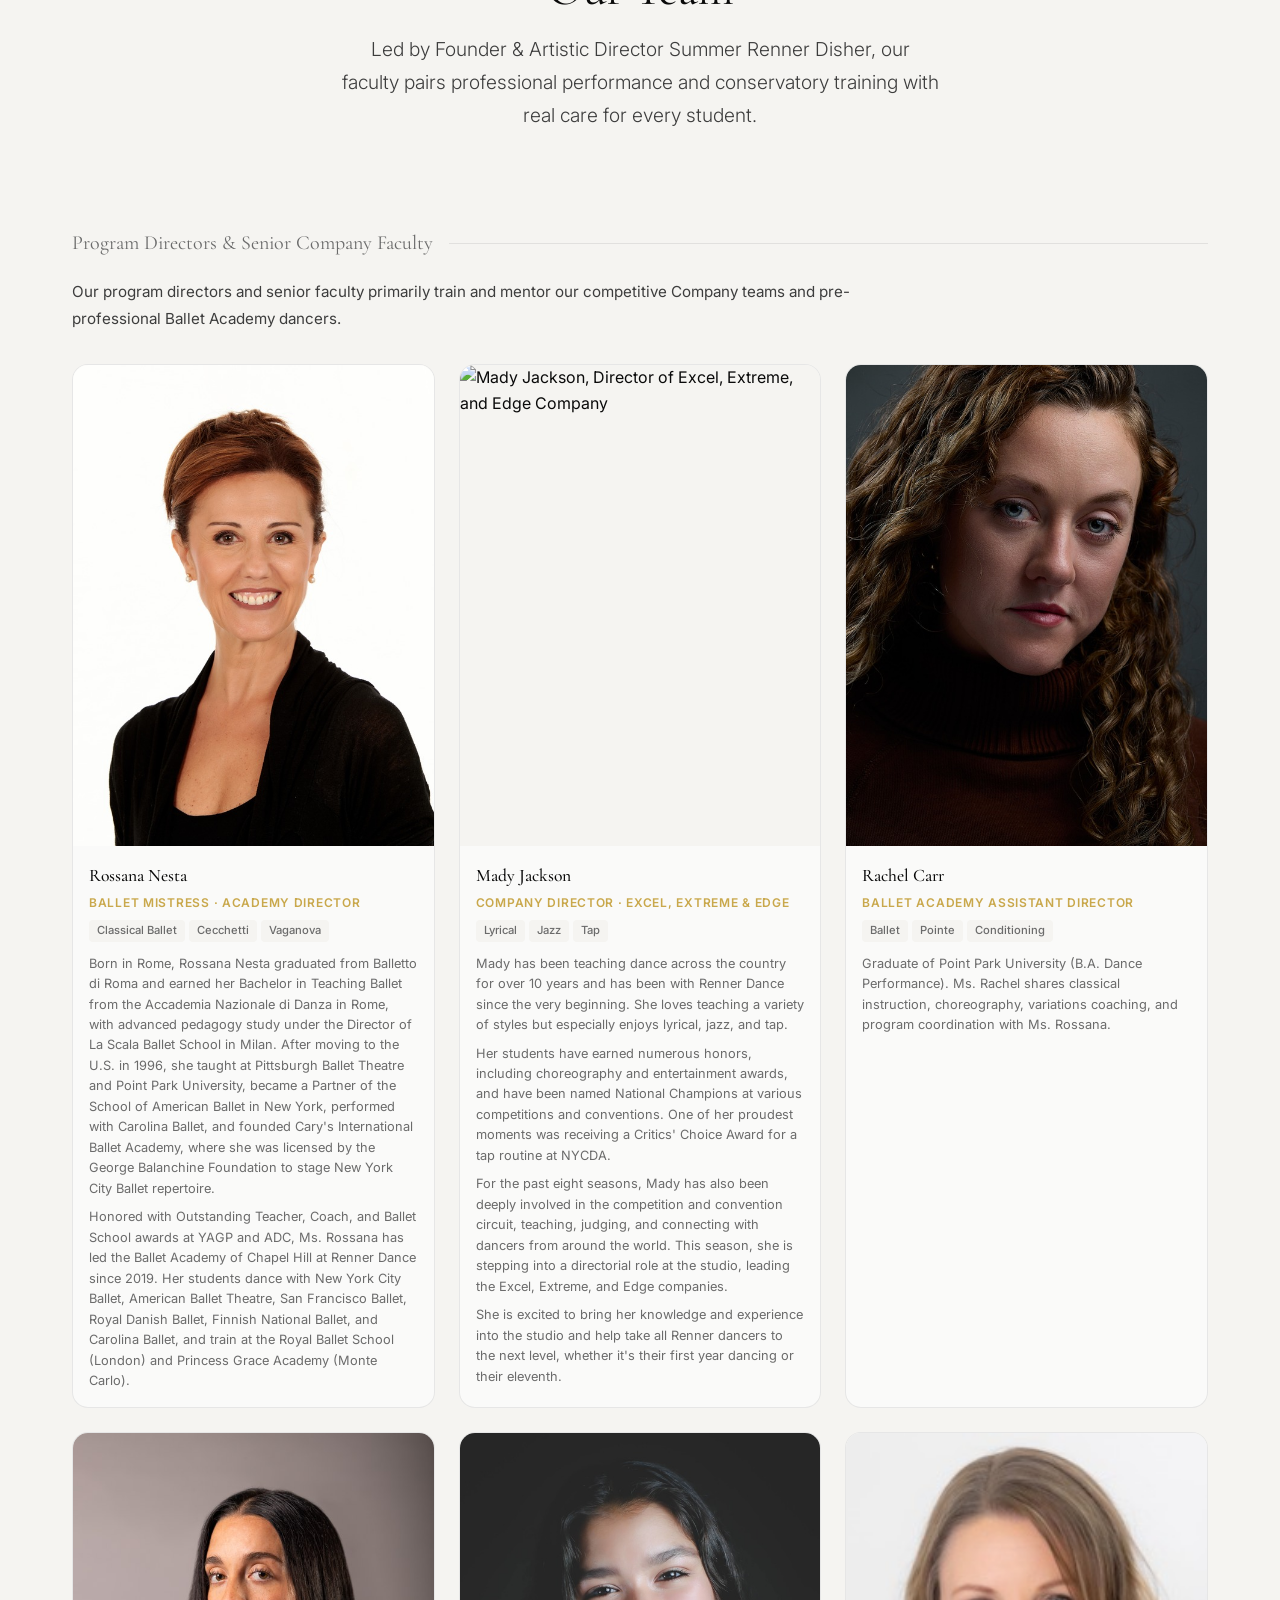
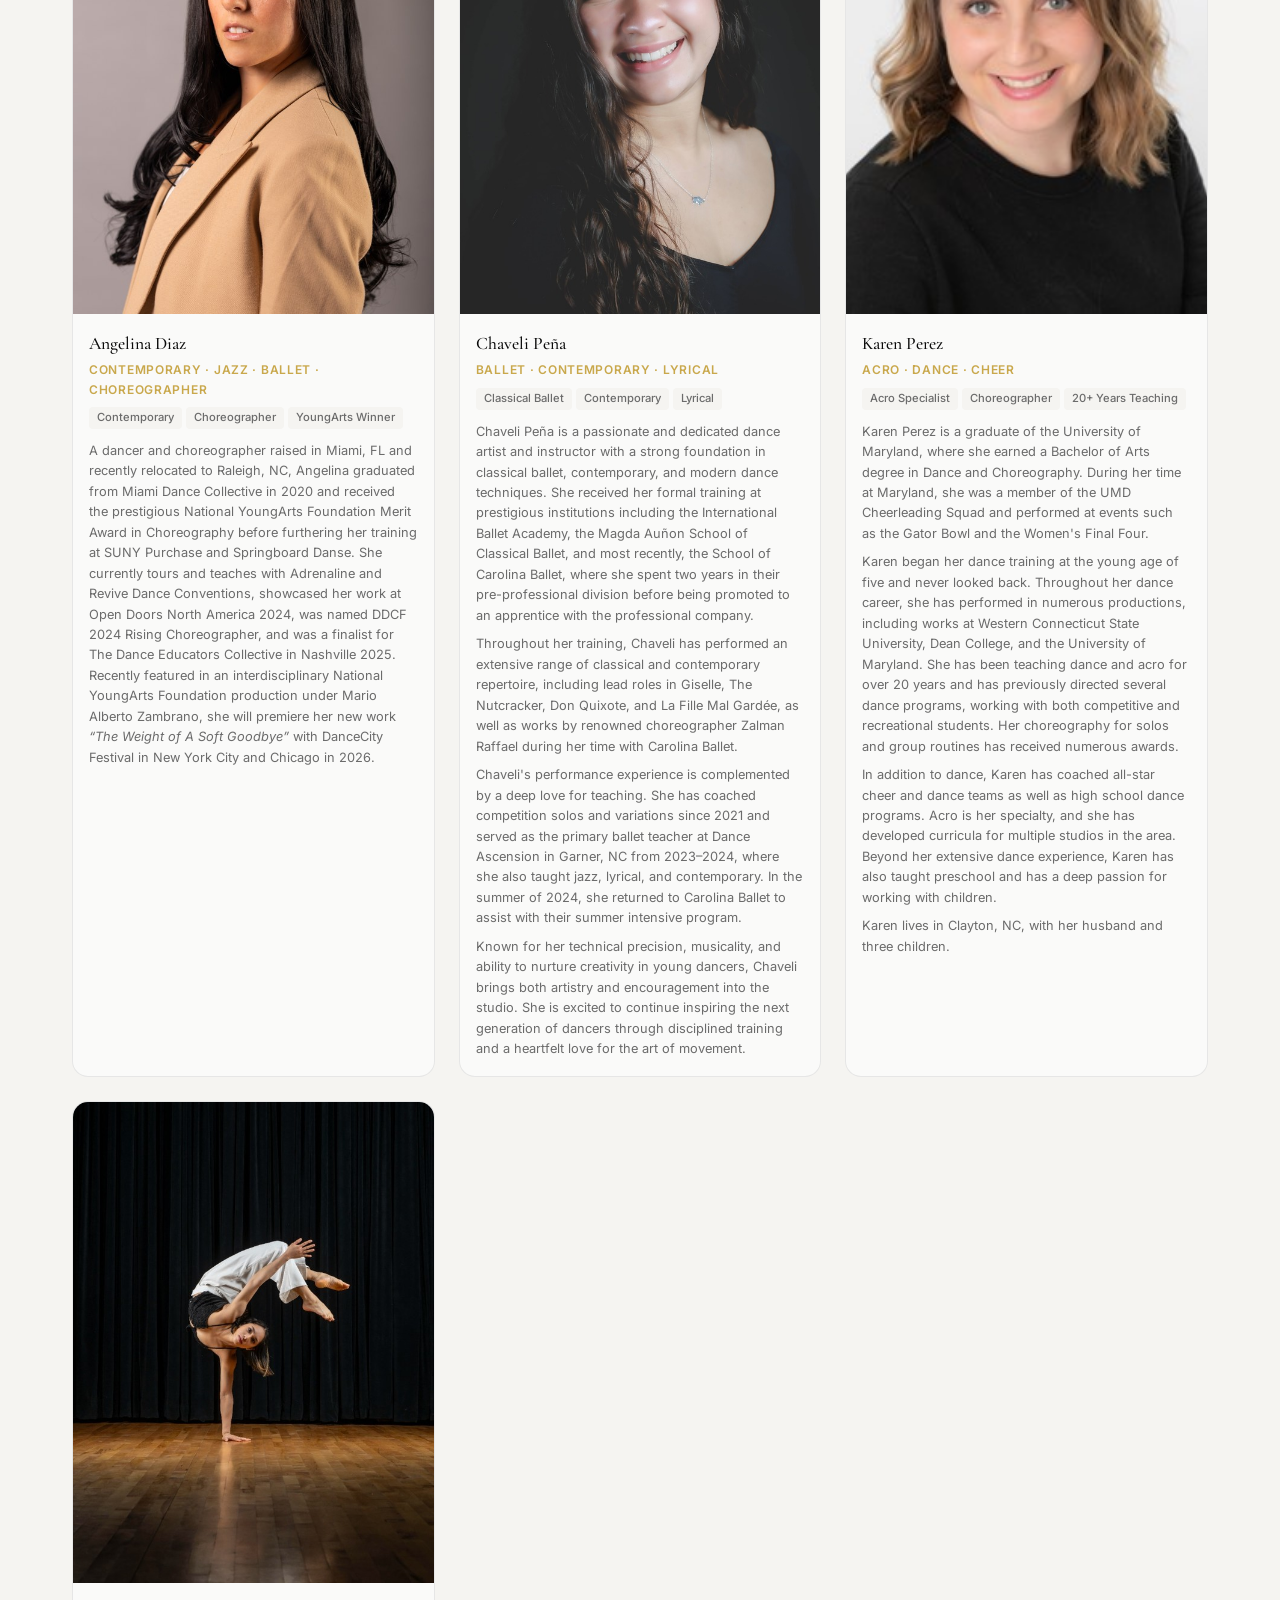
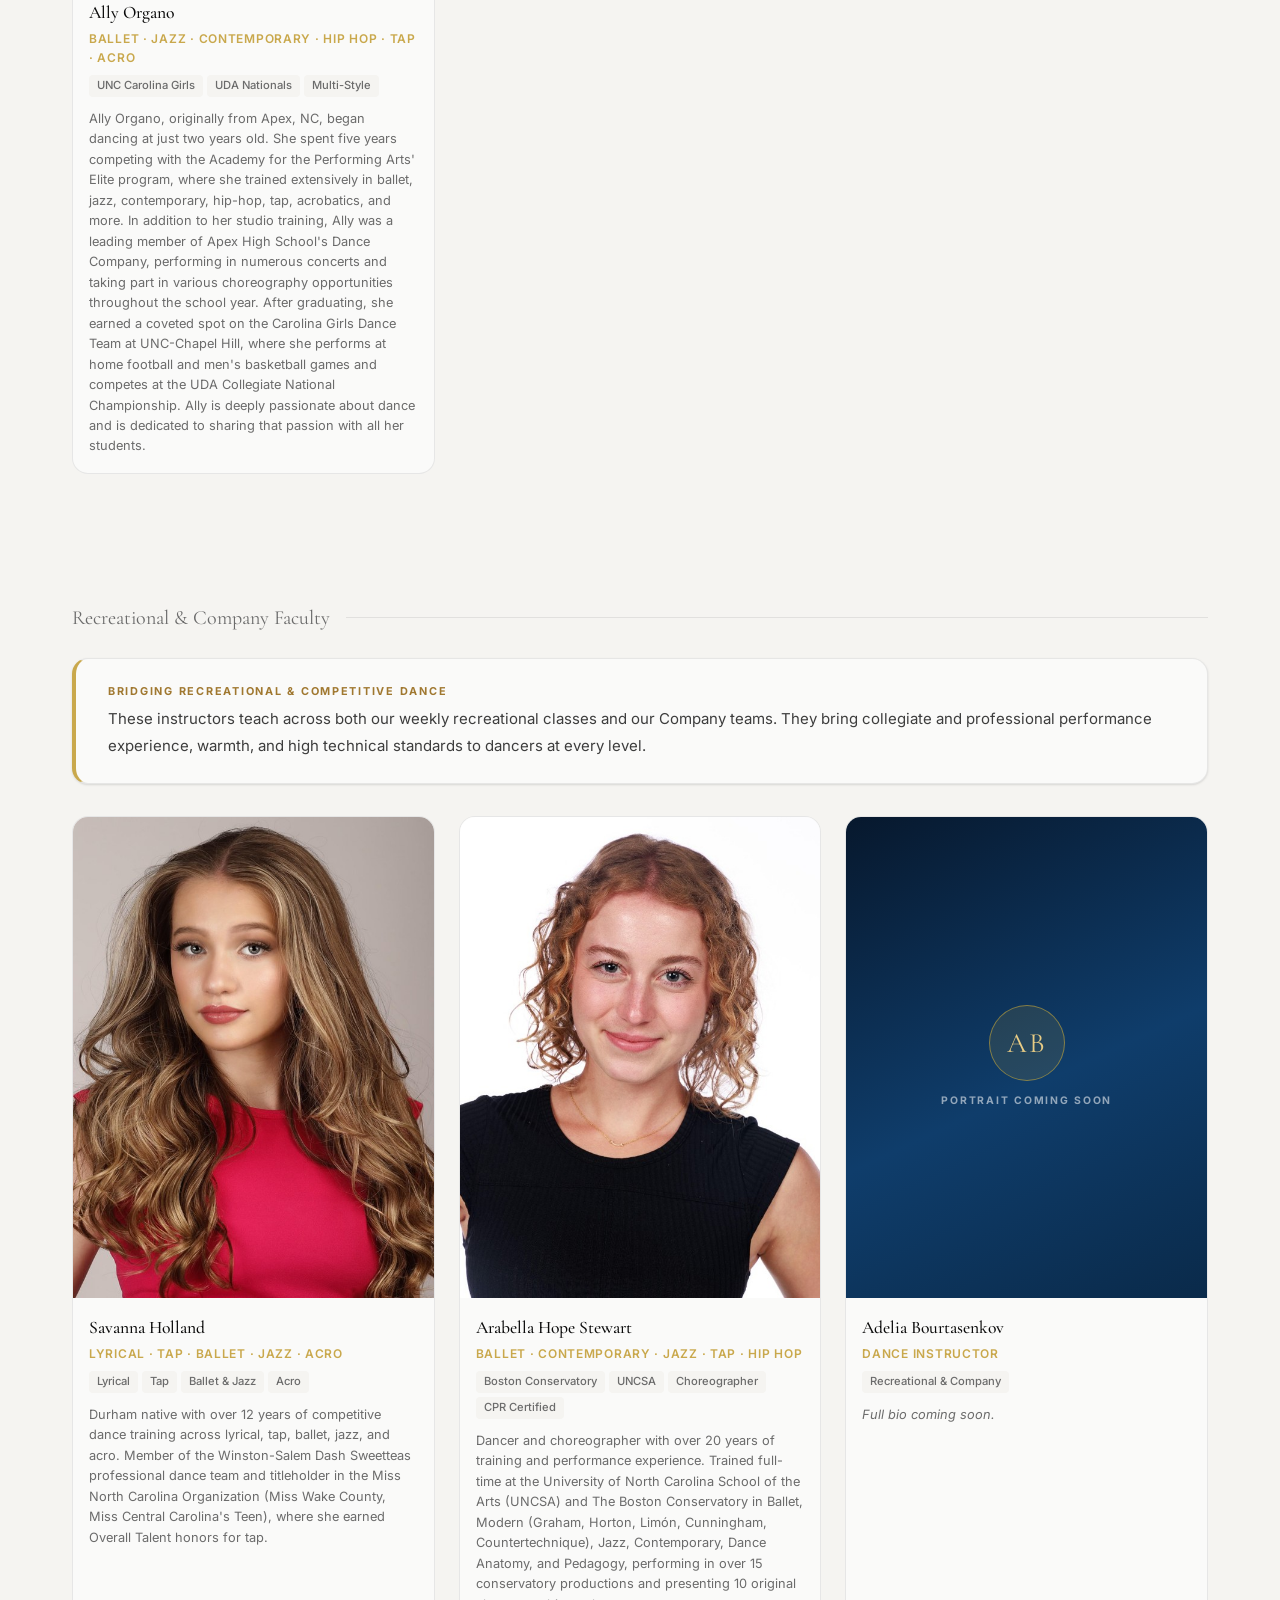
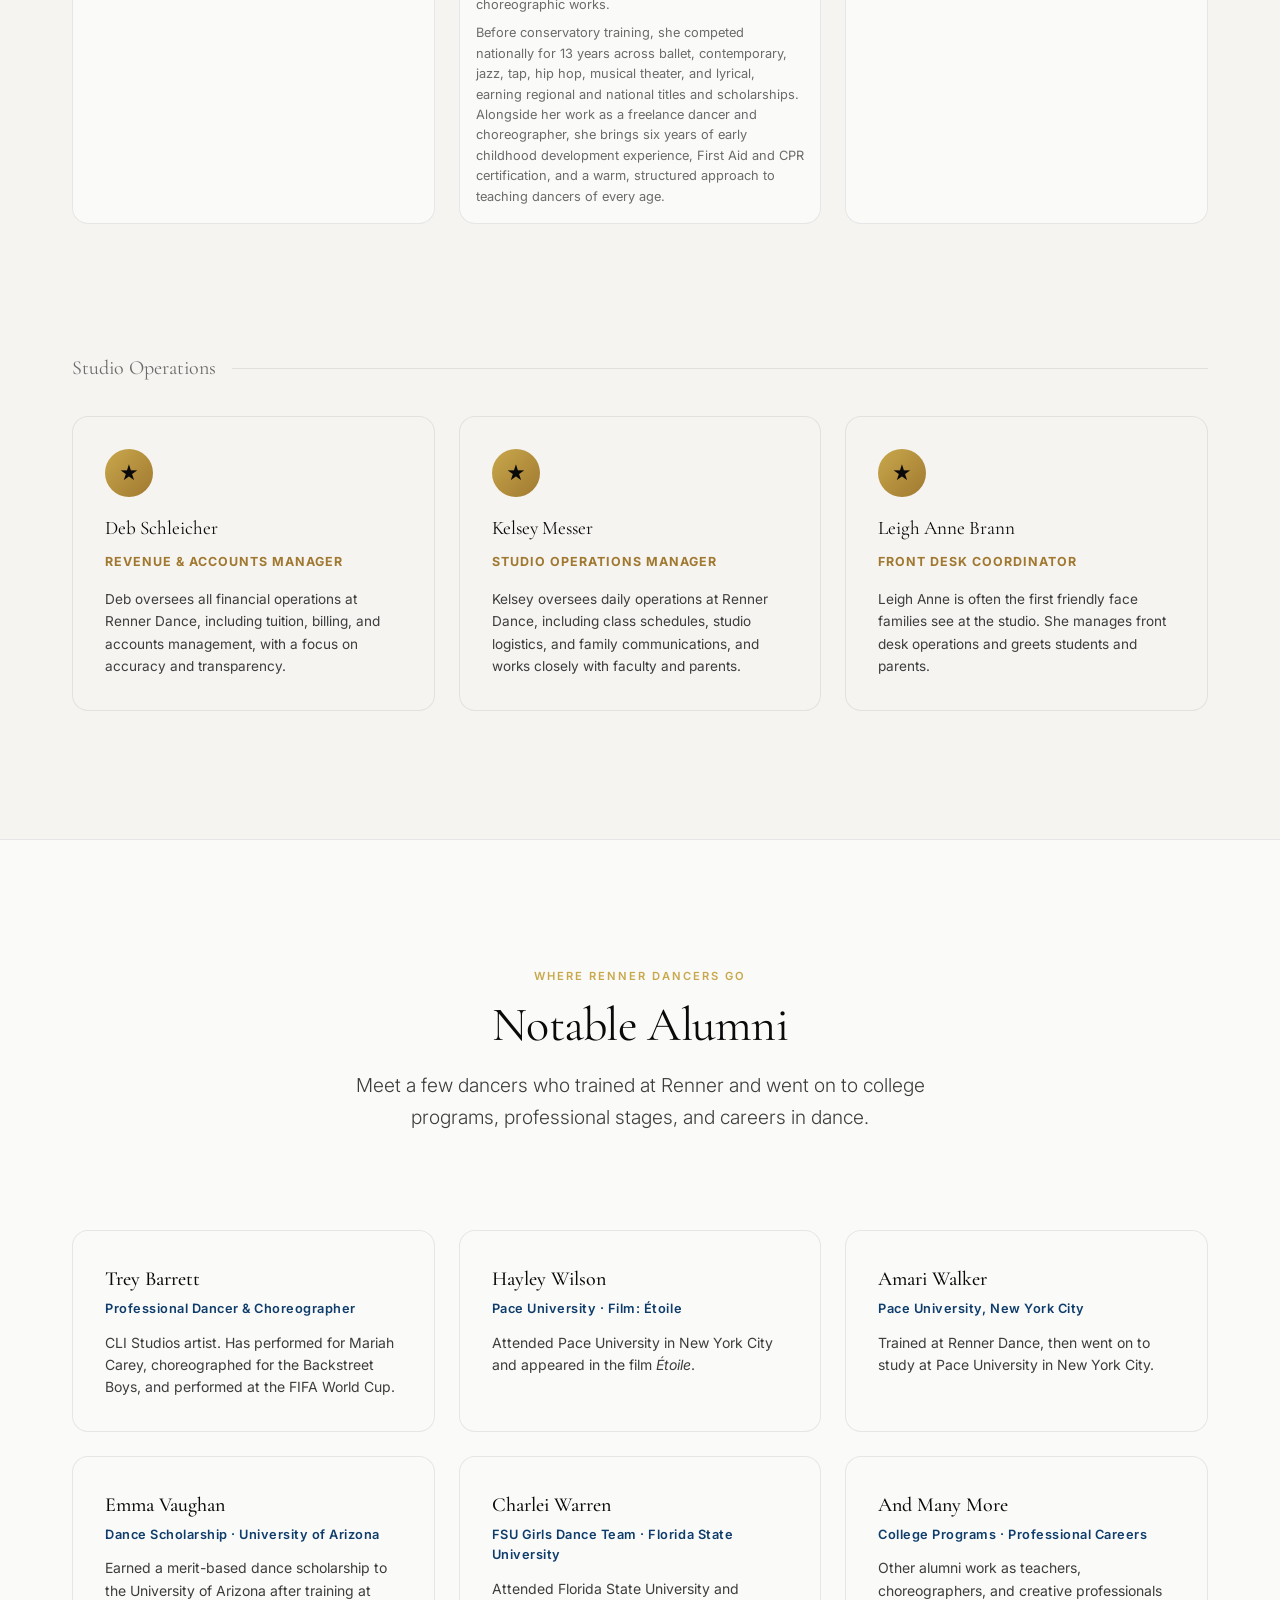
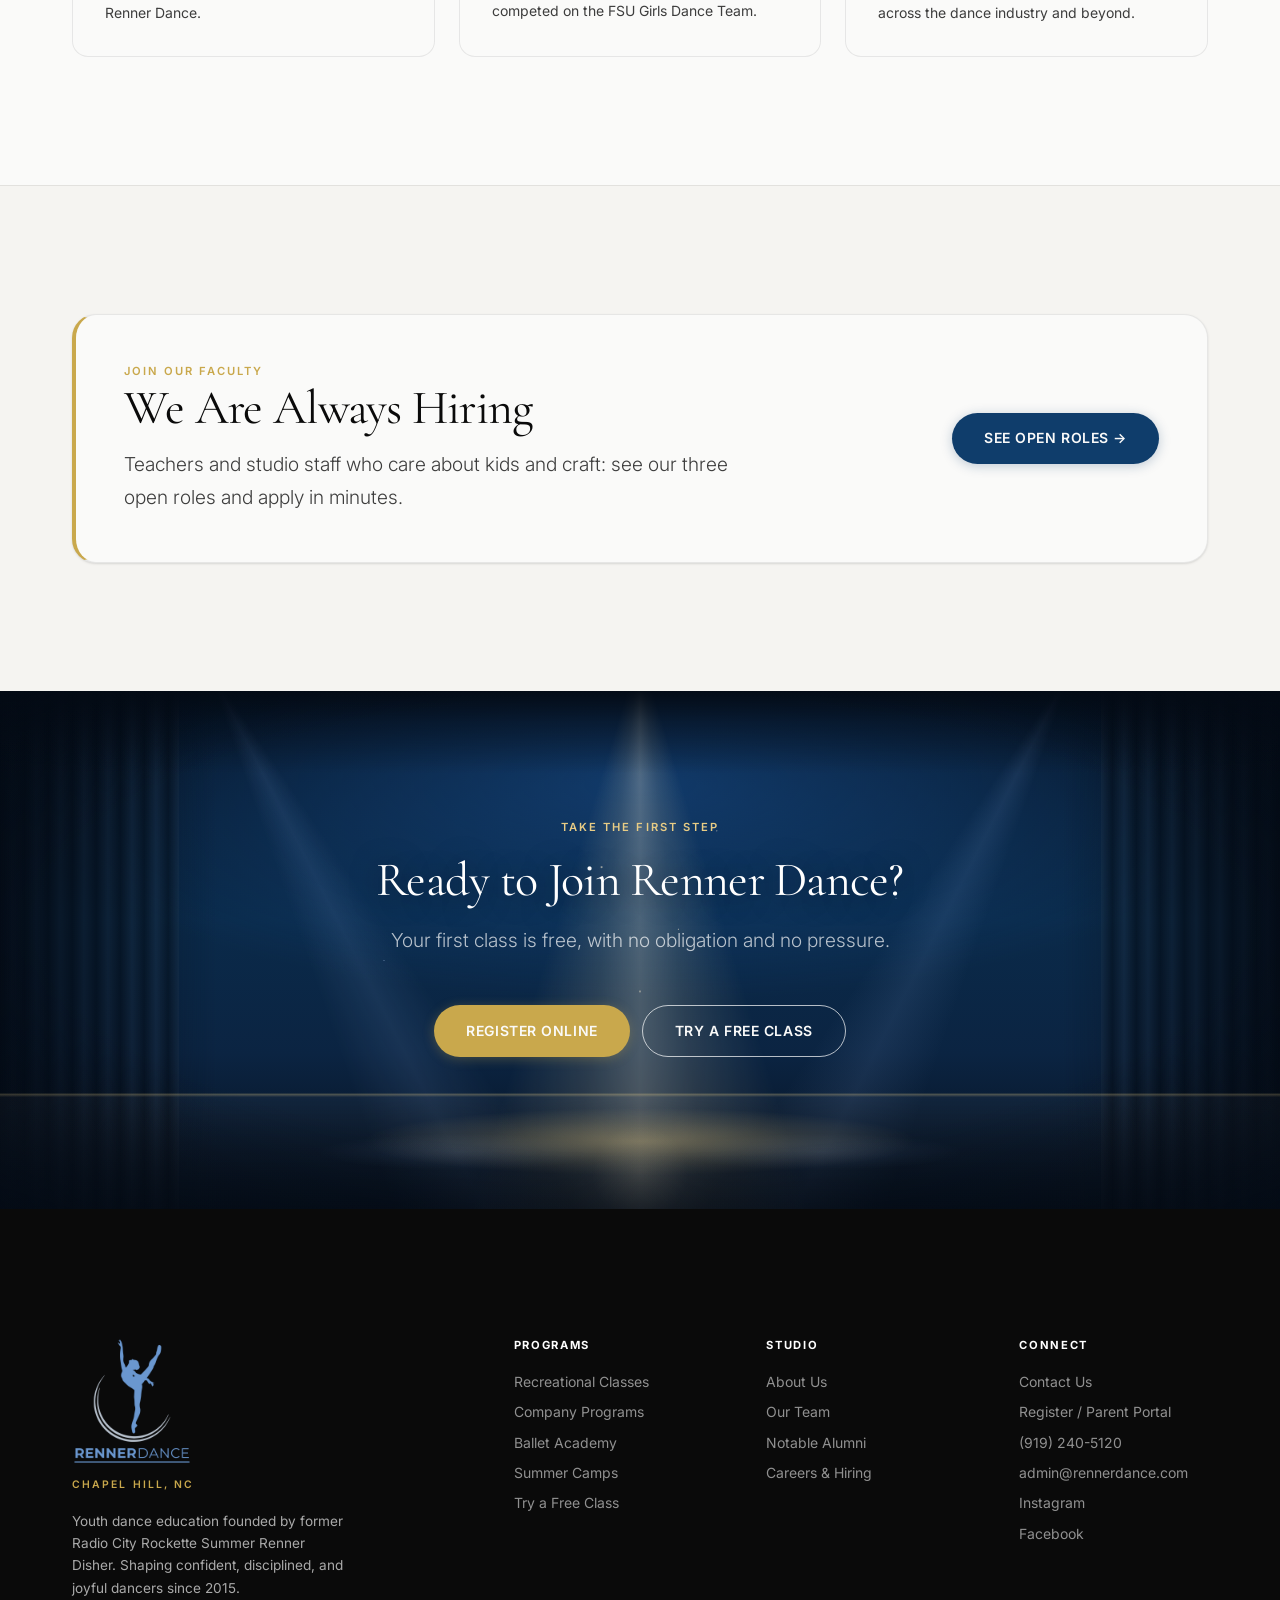
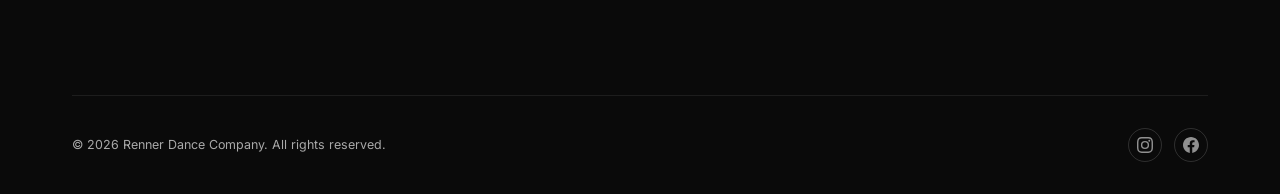
==== commit 785cfe75: "Bulldog edits" ====
--- a/about.html
+++ b/about.html
@@ -73,7 +73,7 @@
     <span class="xmas-ornament xo-6 xo-red"><i></i></span>
     <span class="xmas-ornament xo-7 xo-silver"><i></i></span>
     <span class="xmas-ornament xo-8 xo-green"><i></i></span>
-    <span class="xmas-ornament xo-bulldog"><svg viewBox="0 0 64 72" xmlns="http://www.w3.org/2000/svg" aria-hidden="true"><circle cx="32" cy="4" r="3" fill="none" stroke="#f3dc94" stroke-width="2"/><ellipse cx="14" cy="36" rx="7.5" ry="10" transform="rotate(18 14 36)" fill="#a87042"/><ellipse cx="50" cy="36" rx="7.5" ry="10" transform="rotate(-18 50 36)" fill="#a87042"/><ellipse cx="32" cy="44" rx="20" ry="18" fill="#d9a16c"/><path d="M29 28 Q32 25 35 28 L34 39 Q32 41 30 39 Z" fill="#fff7ee"/><ellipse cx="24" cy="51" rx="9.5" ry="7.5" fill="#fff7ee"/><ellipse cx="40" cy="51" rx="9.5" ry="7.5" fill="#fff7ee"/><ellipse cx="32" cy="53" rx="8" ry="6" fill="#fff7ee"/><path d="M25 31 Q32 29 39 31" fill="none" stroke="#b07645" stroke-width="1.3" stroke-linecap="round"/><path d="M18 48 Q20 55 25 56" fill="none" stroke="#c8905c" stroke-width="1.2" stroke-linecap="round"/><path d="M46 48 Q44 55 39 56" fill="none" stroke="#c8905c" stroke-width="1.2" stroke-linecap="round"/><circle cx="23.5" cy="40.5" r="3.6" fill="#231815"/><circle cx="40.5" cy="40.5" r="3.6" fill="#231815"/><circle cx="24.8" cy="39.2" r="1.3" fill="#ffffff"/><circle cx="41.8" cy="39.2" r="1.3" fill="#ffffff"/><circle cx="22.4" cy="41.8" r="0.6" fill="#ffffff"/><circle cx="39.4" cy="41.8" r="0.6" fill="#ffffff"/><ellipse cx="17.5" cy="46.5" rx="3.2" ry="1.9" fill="#f4939c" opacity="0.65"/><ellipse cx="46.5" cy="46.5" rx="3.2" ry="1.9" fill="#f4939c" opacity="0.65"/><ellipse cx="32" cy="47.2" rx="4.6" ry="3.2" fill="#2b1e1a"/><ellipse cx="30.6" cy="46.1" rx="1.4" ry="0.8" fill="#6b564f"/><path d="M27.5 52.5 Q32 55.5 36.5 52.5" fill="none" stroke="#3a2722" stroke-width="1.5" stroke-linecap="round"/><path d="M29.6 54.2 Q32 60.5 34.4 54.2 Z" fill="#f2798f"/><path d="M13 28 C16 11, 31 5, 44 10 C51 12.5, 55 18, 56 23 L47 22 C43 17, 36 16, 30 19 L50 28 Z" fill="#d92638"/><path d="M14 28 C17 12, 31 6, 44 11 C49 13, 53 17, 54 22" fill="none" stroke="#ff5c6c" stroke-width="1.4" opacity="0.5"/><circle cx="56.5" cy="23.5" r="4.8" fill="#ffffff" stroke="#e6ebf2" stroke-width="0.8"/><rect x="11" y="23.5" width="42" height="7.5" rx="3.75" fill="#ffffff" stroke="#e6ebf2" stroke-width="0.8"/><path d="M21 60 Q32 64.5 43 60" fill="none" stroke="#c81e30" stroke-width="3.2" stroke-linecap="round"/><circle cx="32" cy="64.5" r="3" fill="#f5c84c" stroke="#b8881e" stroke-width="0.8"/></svg></span>
+    <span class="xmas-ornament xo-bulldog"><svg viewBox="0 0 68 74" xmlns="http://www.w3.org/2000/svg" aria-hidden="true"><circle cx="34" cy="4.5" r="3" fill="none" stroke="#f3dc94" stroke-width="2"/><path d="M12 29 C6 28, 5 36, 10 38 C13 39, 15 35, 16 32 Z" fill="#9c6234"/><path d="M56 29 C62 28, 63 36, 58 38 C55 39, 53 35, 52 32 Z" fill="#9c6234"/><path d="M10 32 C8 33, 8.5 36, 11 36.5" fill="none" stroke="#784622" stroke-width="1.2" stroke-linecap="round"/><path d="M58 32 C60 33, 59.5 36, 57 36.5" fill="none" stroke="#784622" stroke-width="1.2" stroke-linecap="round"/><path d="M13 33 C12 23, 56 23, 55 33 C57 42, 58 53, 51 58 C45 62, 23 62, 17 58 C10 53, 11 42, 13 33 Z" fill="#d4955a"/><path d="M30 27 Q34 25 38 27 L37 40 Q34 42 31 40 Z" fill="#fff7ee"/><path d="M16 47 C13 52, 16 61, 24 61 C29 61, 32 58, 34 55 C36 58, 39 61, 44 61 C52 61, 55 52, 52 47 C48 42, 20 42, 16 47 Z" fill="#fff7ee" stroke="#c78a52" stroke-width="1"/><ellipse cx="34" cy="60.5" rx="9" ry="4.5" fill="#f2e4d5"/><path d="M24 31 Q34 28.5 44 31" fill="none" stroke="#9e6334" stroke-width="1.4" stroke-linecap="round"/><path d="M26 34 Q34 32 42 34" fill="none" stroke="#9e6334" stroke-width="1.2" stroke-linecap="round"/><path d="M15 41 Q13 48 17 54" fill="none" stroke="#a66838" stroke-width="1.3" stroke-linecap="round"/><path d="M53 41 Q55 48 51 54" fill="none" stroke="#a66838" stroke-width="1.3" stroke-linecap="round"/><circle cx="22.5" cy="39.5" r="3.6" fill="#231815"/><circle cx="45.5" cy="39.5" r="3.6" fill="#231815"/><circle cx="23.7" cy="38.2" r="1.3" fill="#ffffff"/><circle cx="46.7" cy="38.2" r="1.3" fill="#ffffff"/><circle cx="21.4" cy="40.8" r="0.6" fill="#ffffff"/><circle cx="44.4" cy="40.8" r="0.6" fill="#ffffff"/><ellipse cx="16.5" cy="44.5" rx="2.8" ry="1.6" fill="#f28b96" opacity="0.55"/><ellipse cx="51.5" cy="44.5" rx="2.8" ry="1.6" fill="#f28b96" opacity="0.55"/><path d="M24 44.5 Q34 39.5 44 44.5 Q34 46.5 24 44.5 Z" fill="#c98548" stroke="#9e6334" stroke-width="1"/><path d="M28 46.2 C28 43.8, 40 43.8, 40 46.2 C40 49.2, 36.5 50.5, 34 50.5 C31.5 50.5, 28 49.2, 28 46.2 Z" fill="#261b18"/><ellipse cx="31.5" cy="46.3" rx="1.4" ry="0.8" fill="#5e4b45"/><path d="M20 55.5 Q27 57.5 34 53.5 Q41 57.5 48 55.5" fill="none" stroke="#36241f" stroke-width="1.6" stroke-linecap="round"/><path d="M31.2 55.2 Q34 61.5 36.8 55.2 Z" fill="#f2798f"/><polygon points="27.2,55.5 28.8,52.8 30.2,55.2" fill="#ffffff" stroke="#d8cfc6" stroke-width="0.5"/><polygon points="40.8,55.5 39.2,52.8 37.8,55.2" fill="#ffffff" stroke="#d8cfc6" stroke-width="0.5"/><circle cx="22.5" cy="52.5" r="0.85" fill="#9c7a60"/><circle cx="25" cy="53.8" r="0.85" fill="#9c7a60"/><circle cx="45.5" cy="52.5" r="0.85" fill="#9c7a60"/><circle cx="43" cy="53.8" r="0.85" fill="#9c7a60"/><path d="M13 27 C17 10, 33 5, 47 10 C54 12.5, 58 18, 59 23 L49 22 C45 17, 38 16, 32 19 L53 27 Z" fill="#d92638"/><path d="M15 26 C18 11, 33 6.5, 47 11 C52 13, 56 17, 57 22" fill="none" stroke="#ff5c6c" stroke-width="1.4" opacity="0.5"/><circle cx="60" cy="23.5" r="5" fill="#ffffff" stroke="#e3e8f0" stroke-width="0.8"/><rect x="11" y="22.5" width="46" height="7.5" rx="3.75" fill="#ffffff" stroke="#e3e8f0" stroke-width="0.8"/><path d="M21 63 Q34 67.5 47 63" fill="none" stroke="#c81e30" stroke-width="3.4" stroke-linecap="round"/><circle cx="34" cy="67.5" r="3.1" fill="#f5c84c" stroke="#b8881e" stroke-width="0.8"/></svg></span>
   </div>
 
 
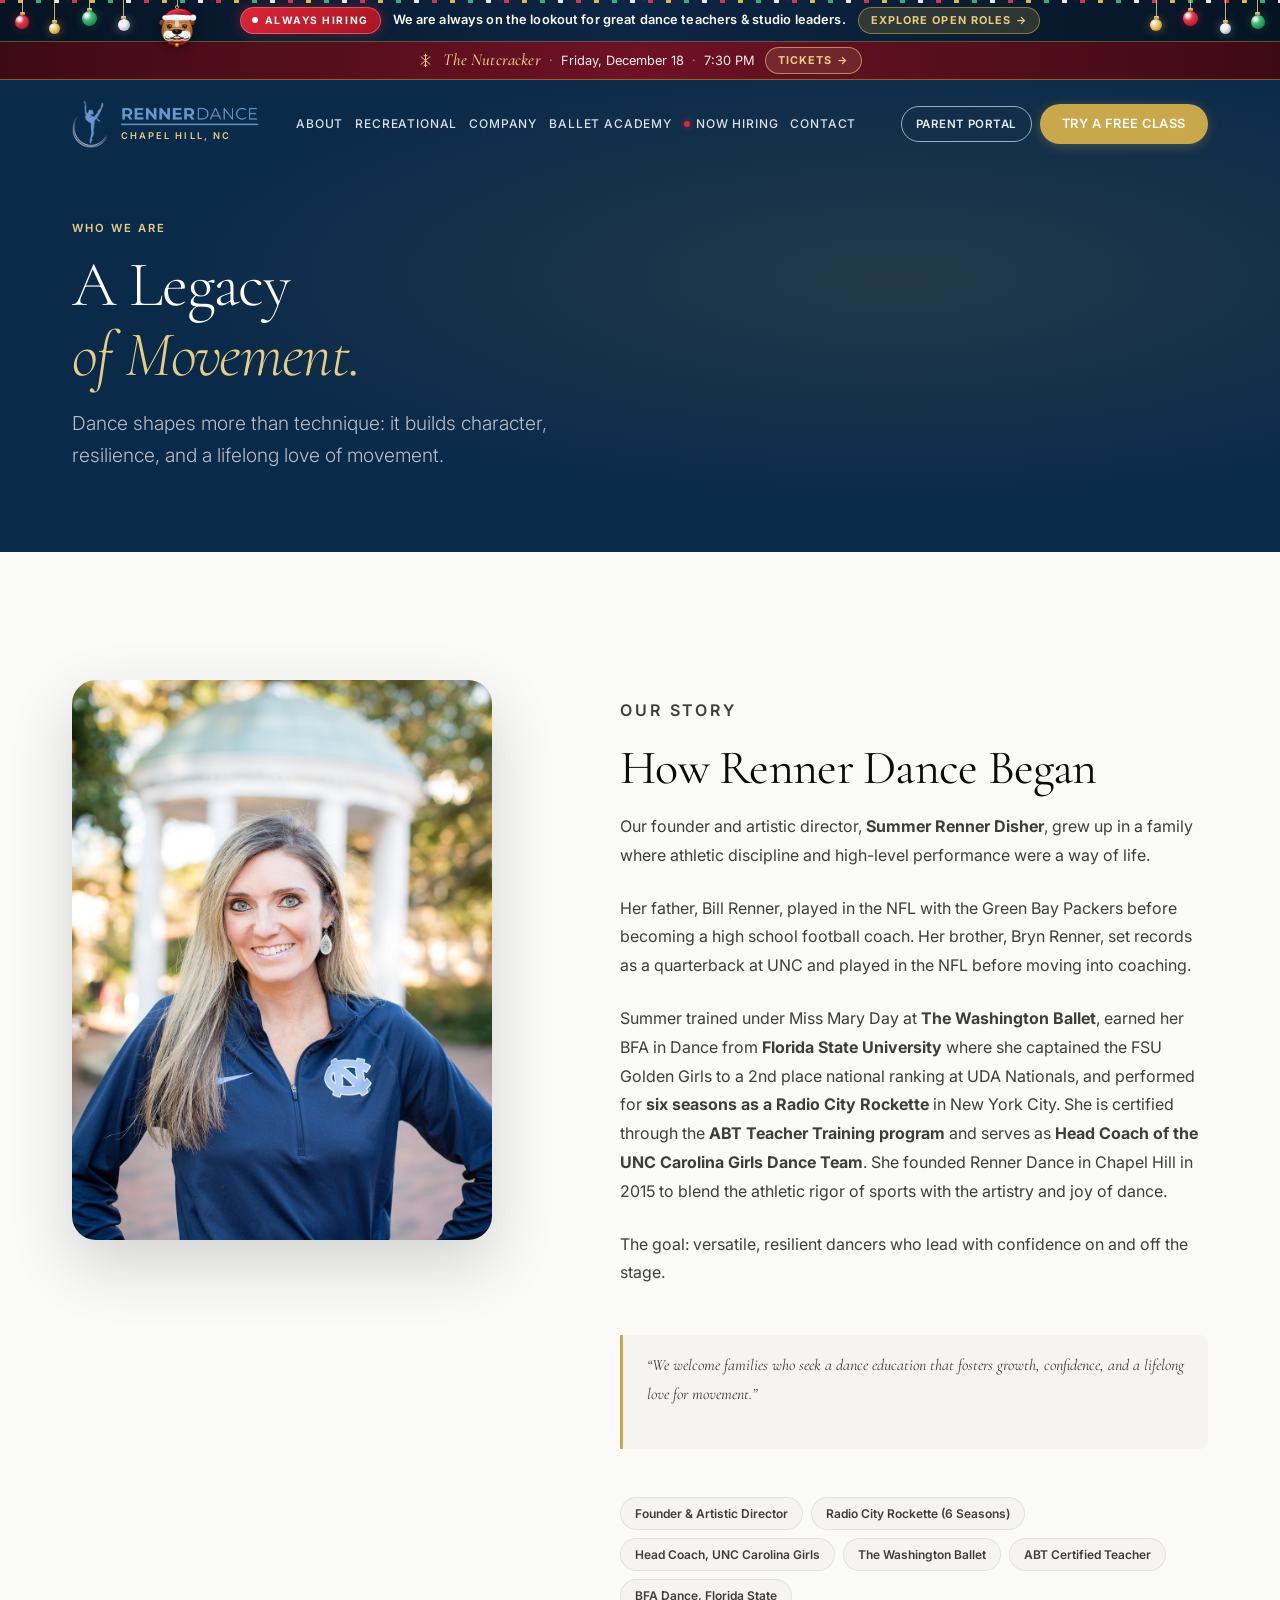
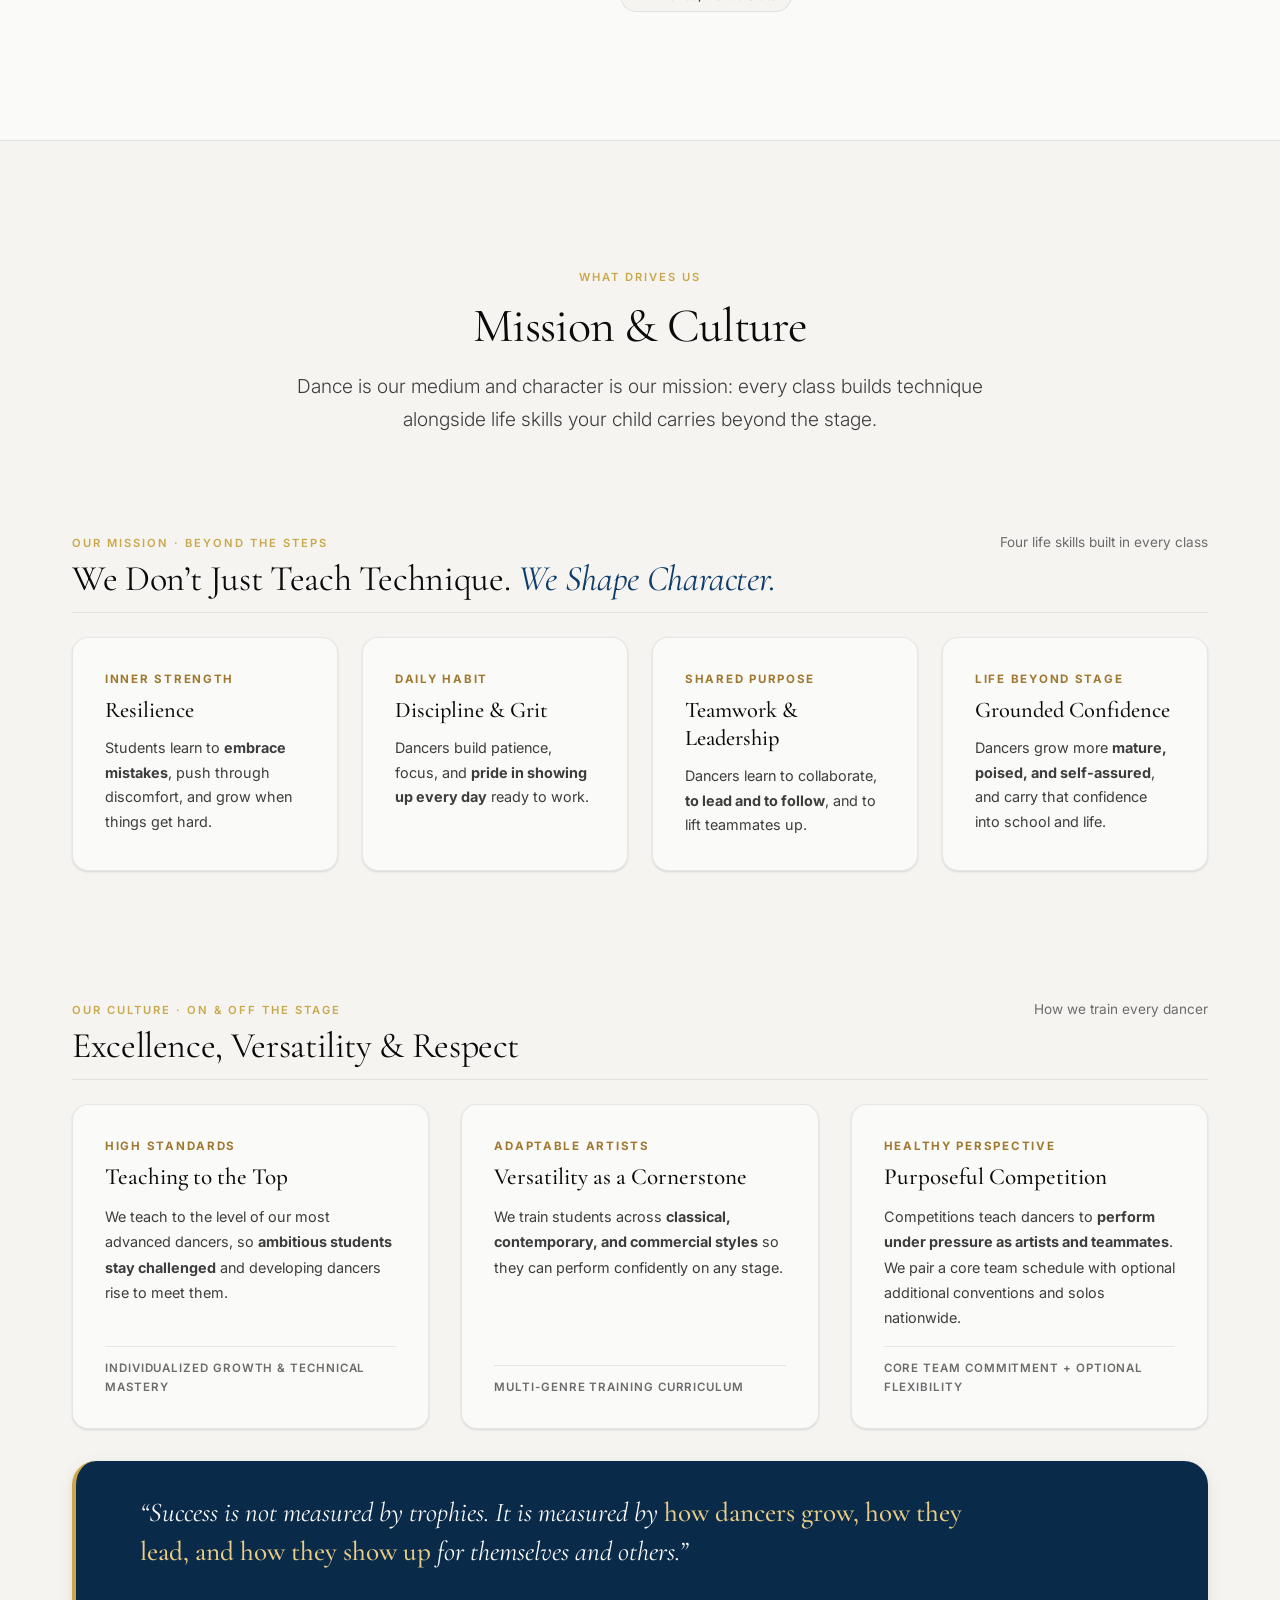
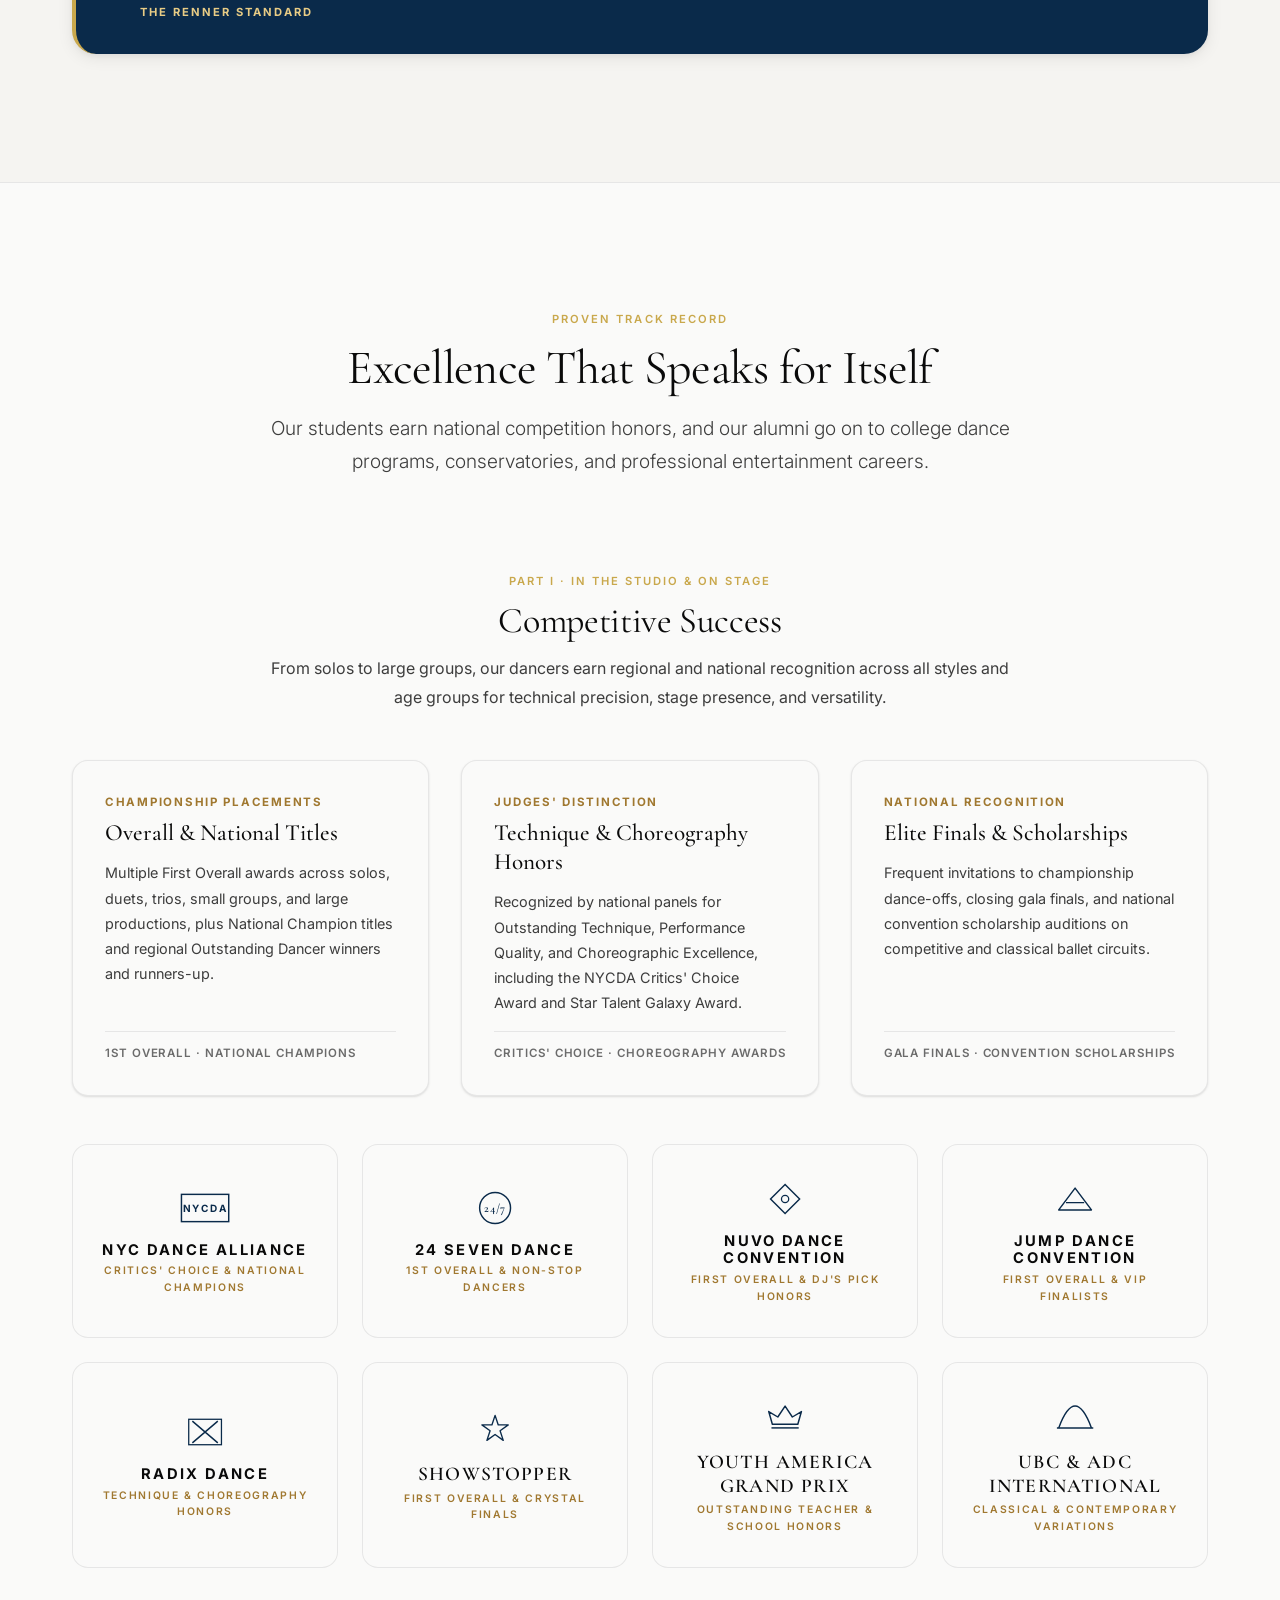
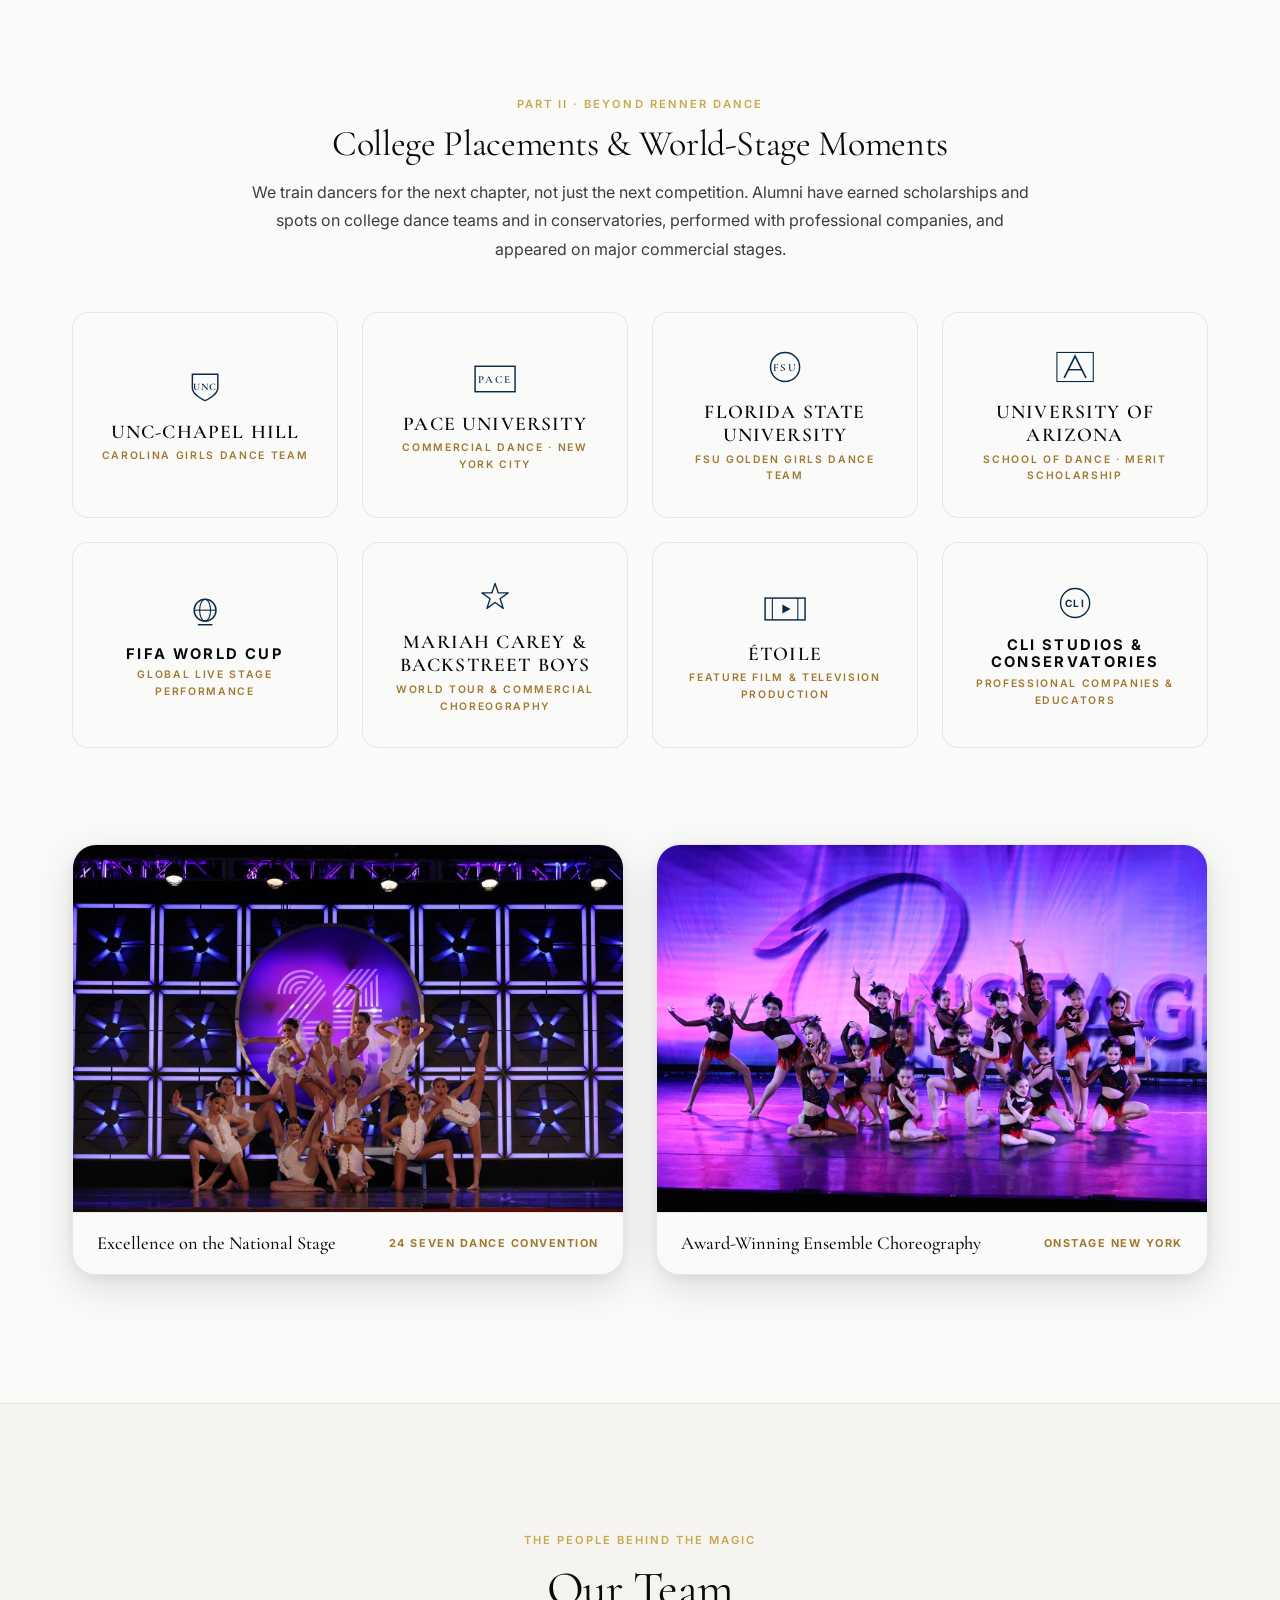
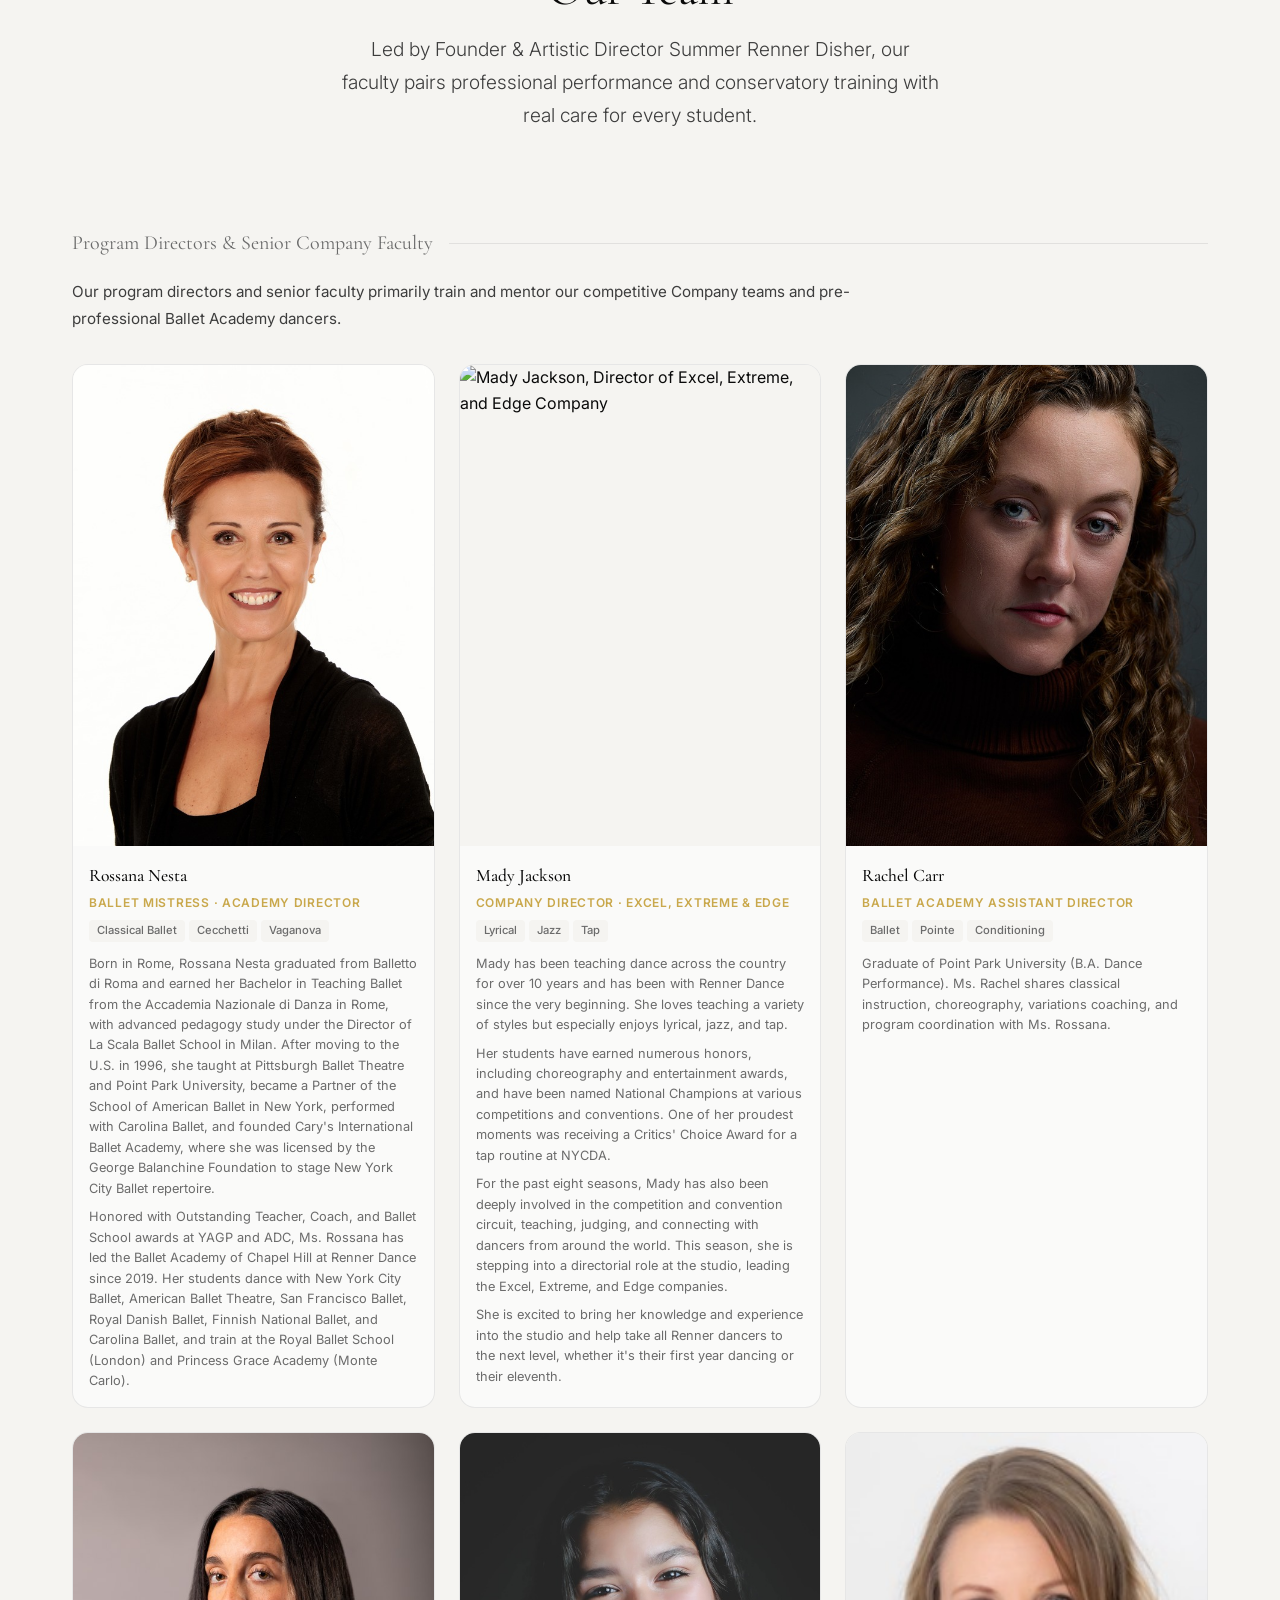
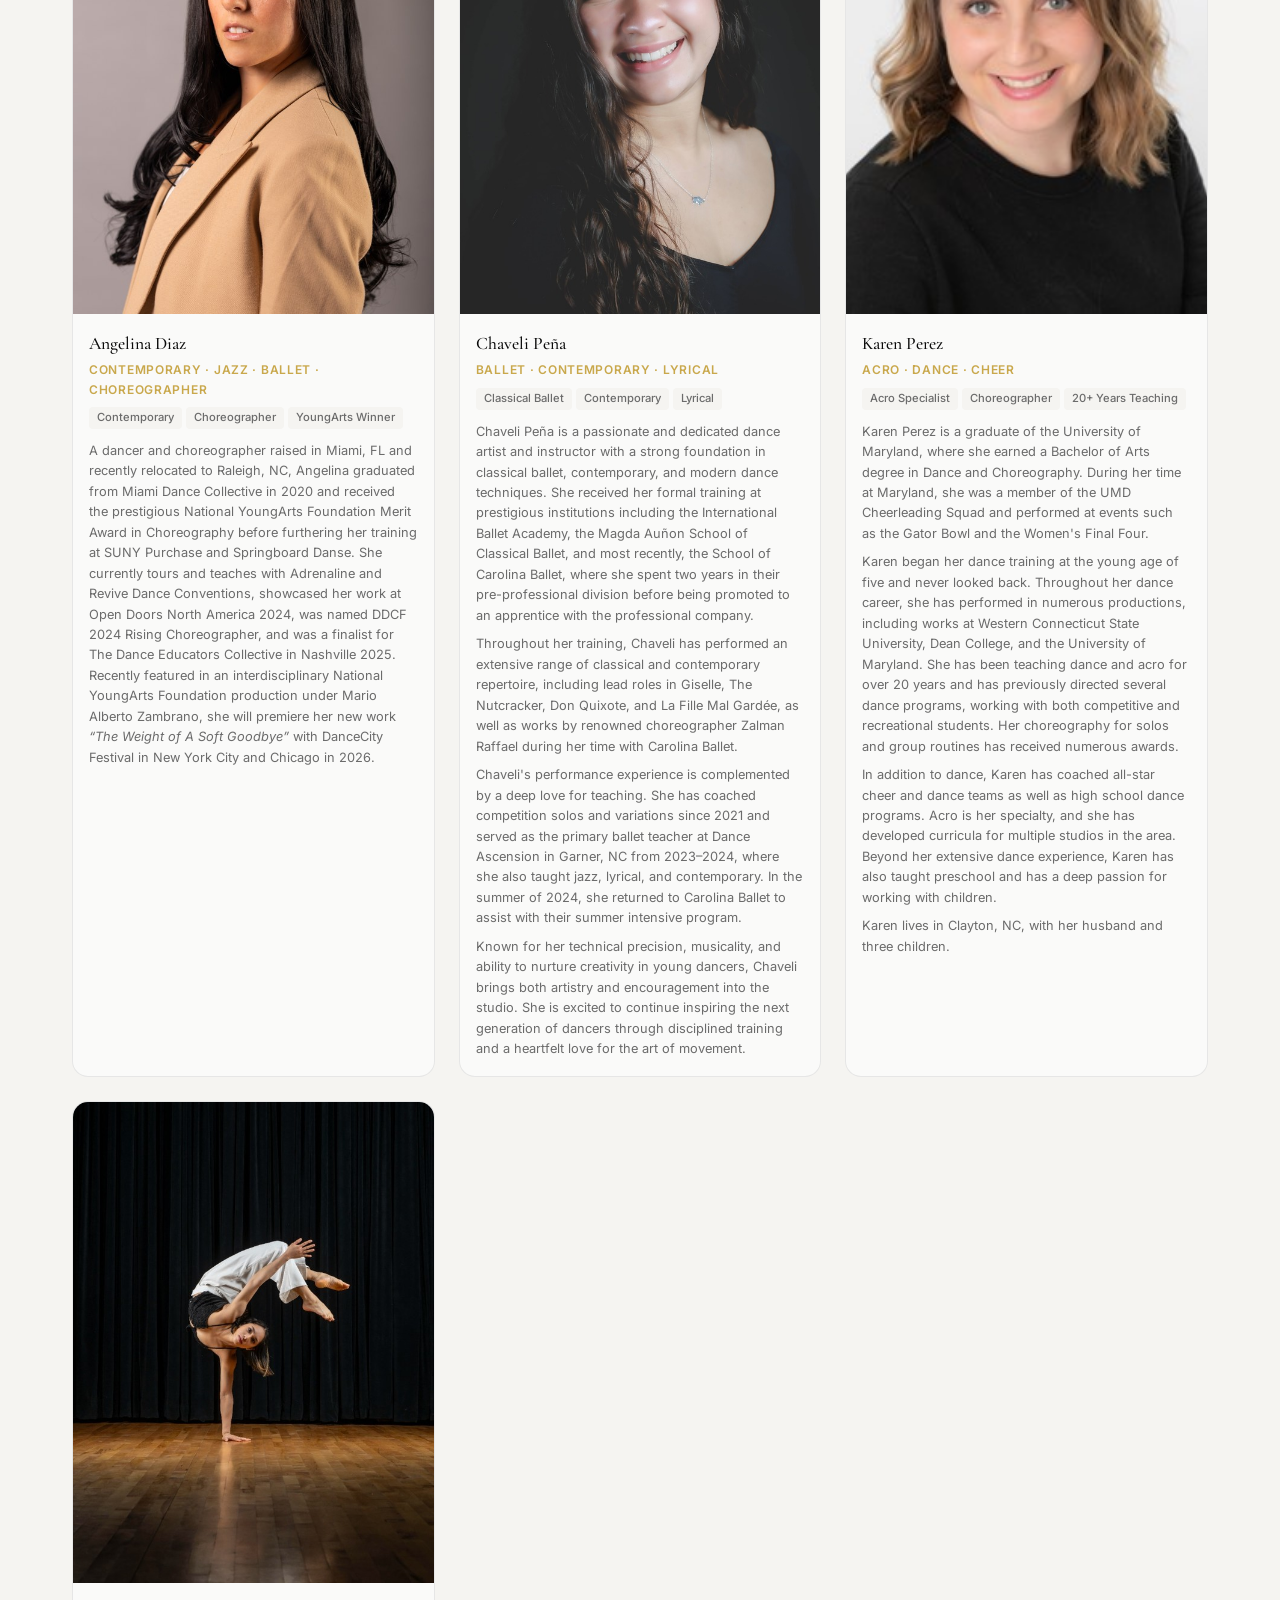
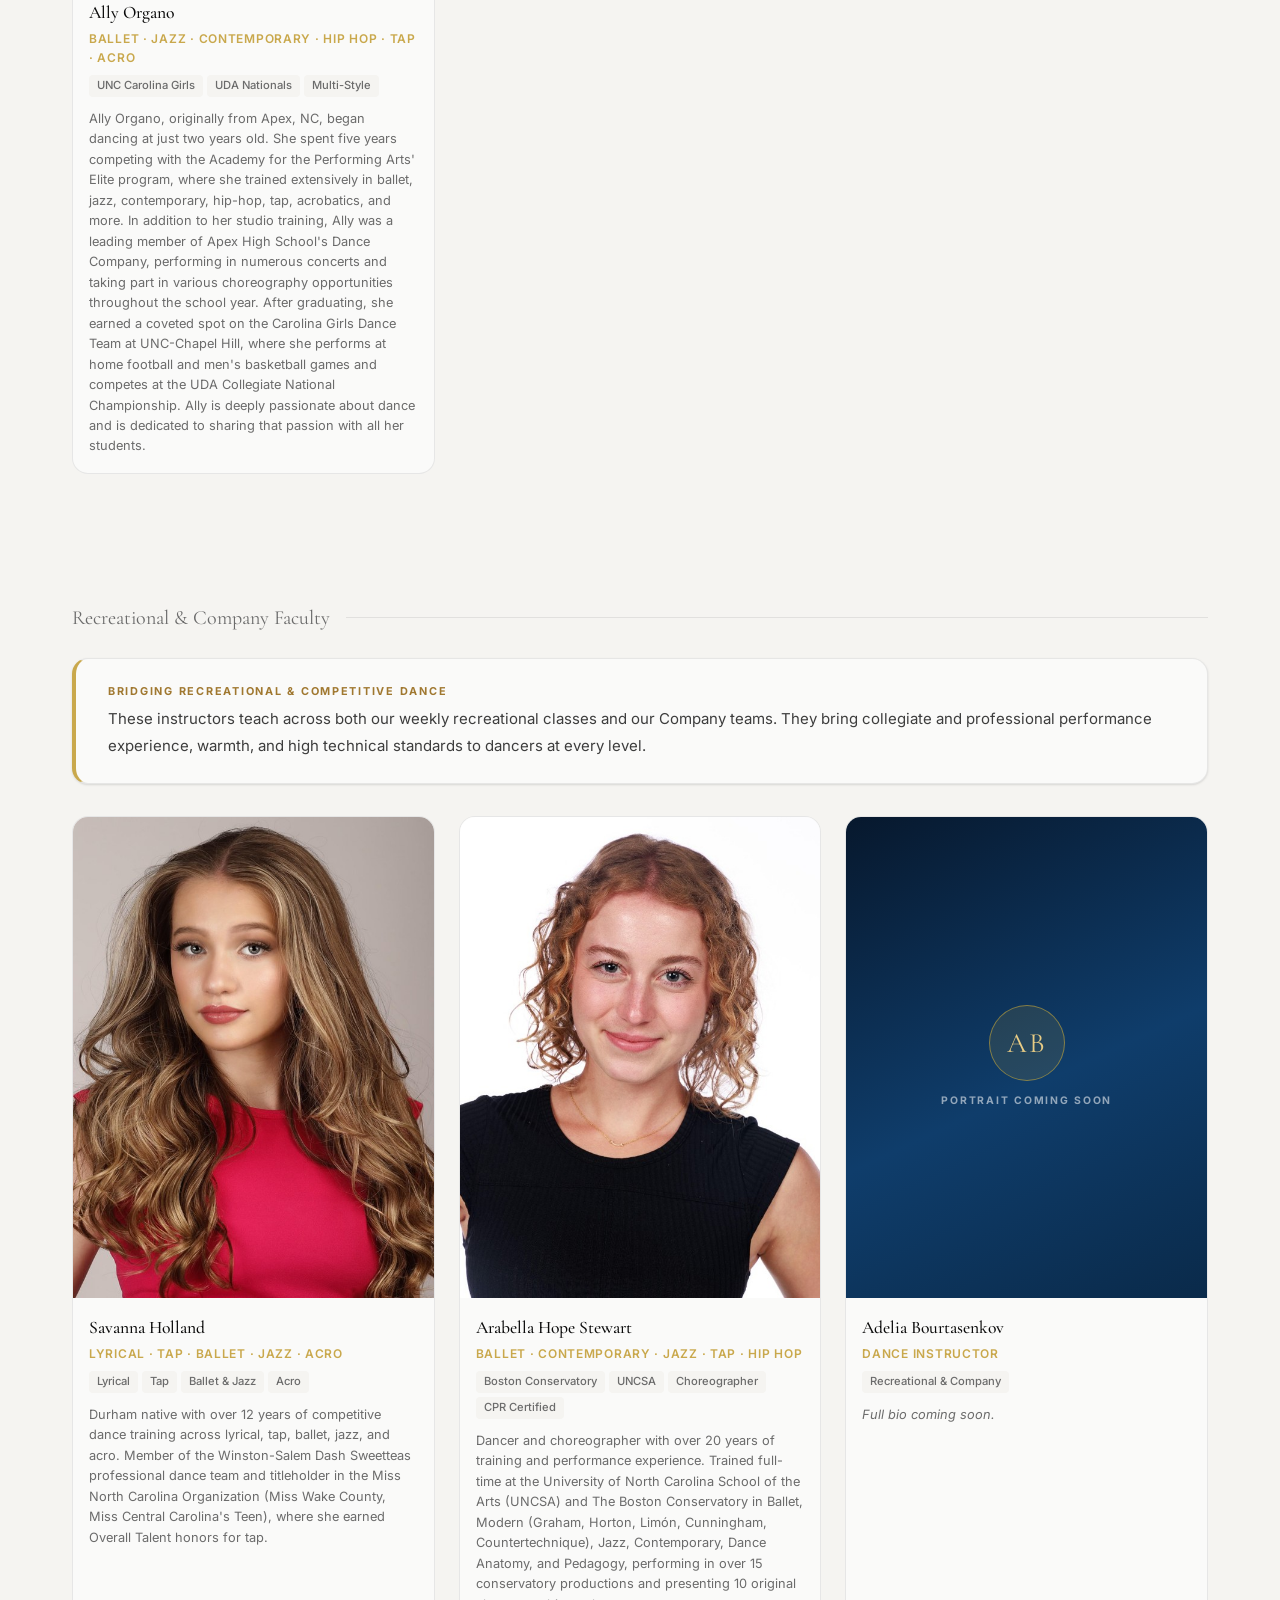
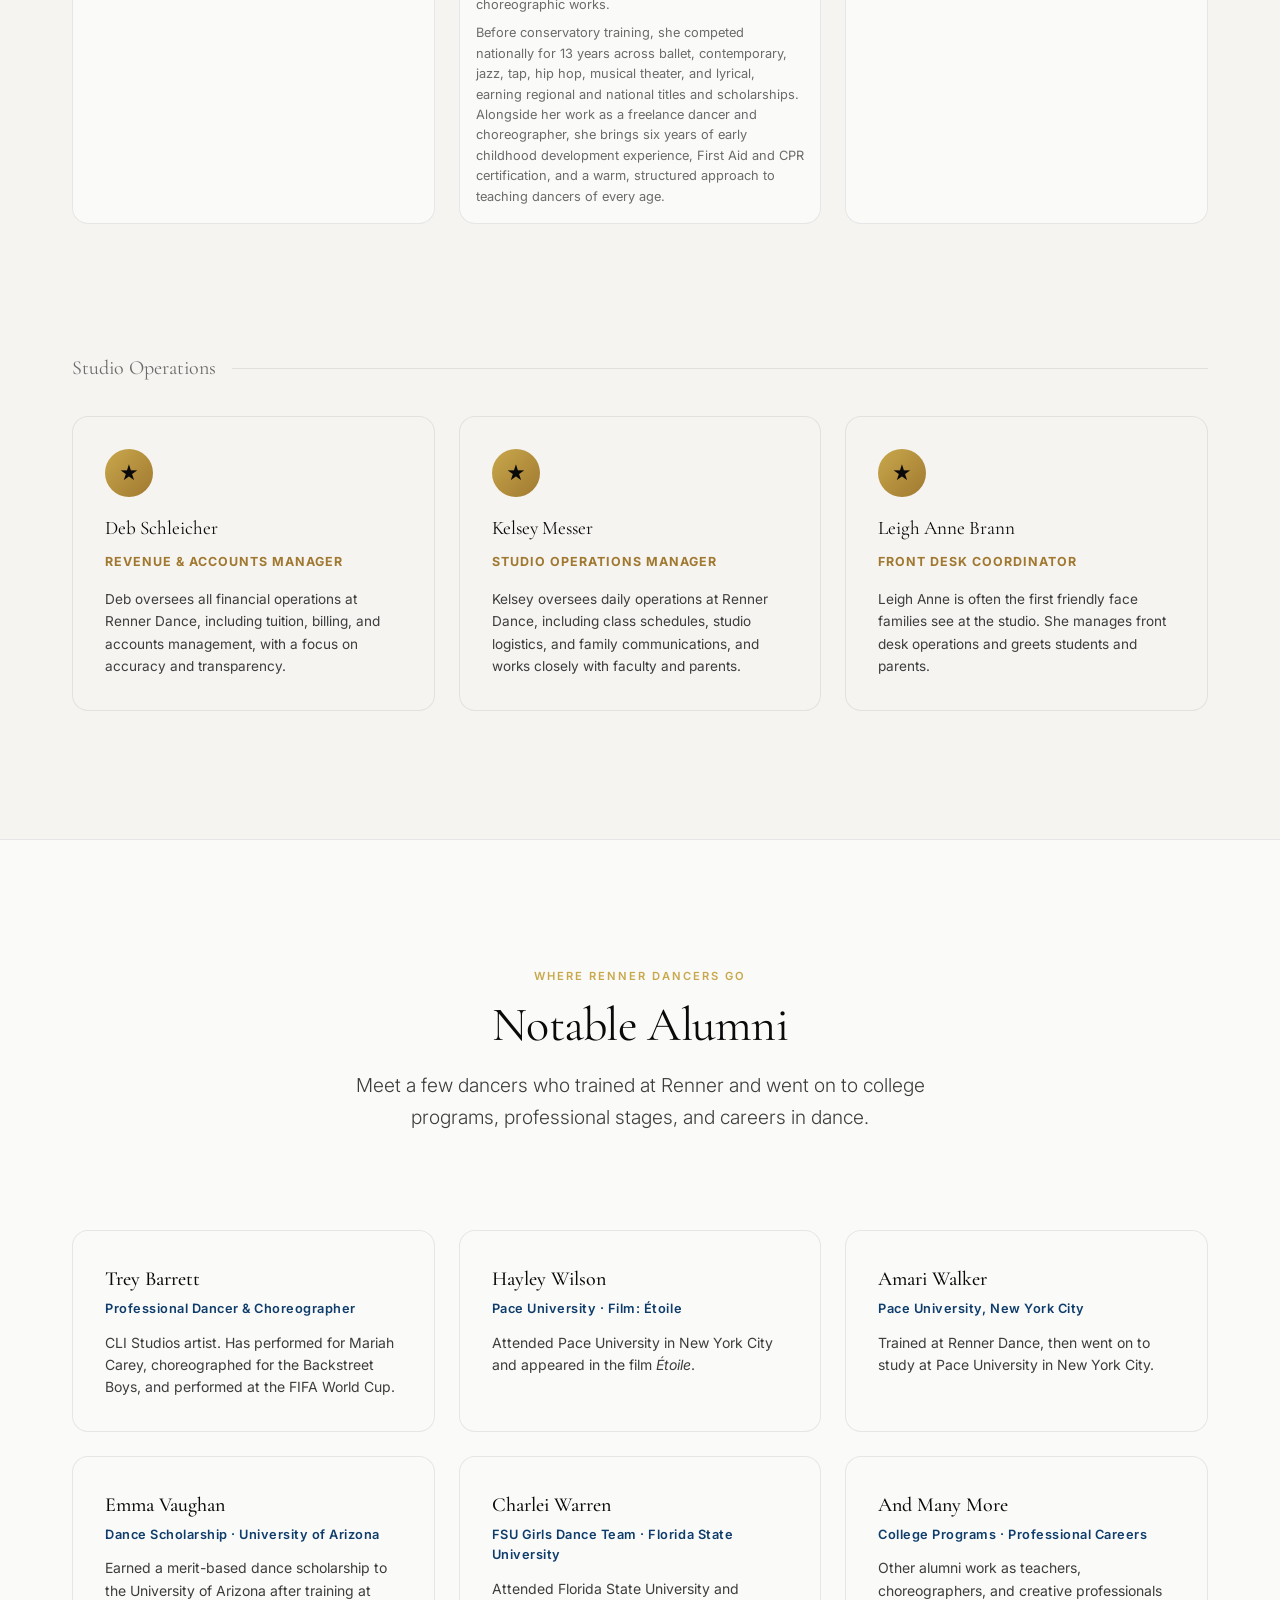
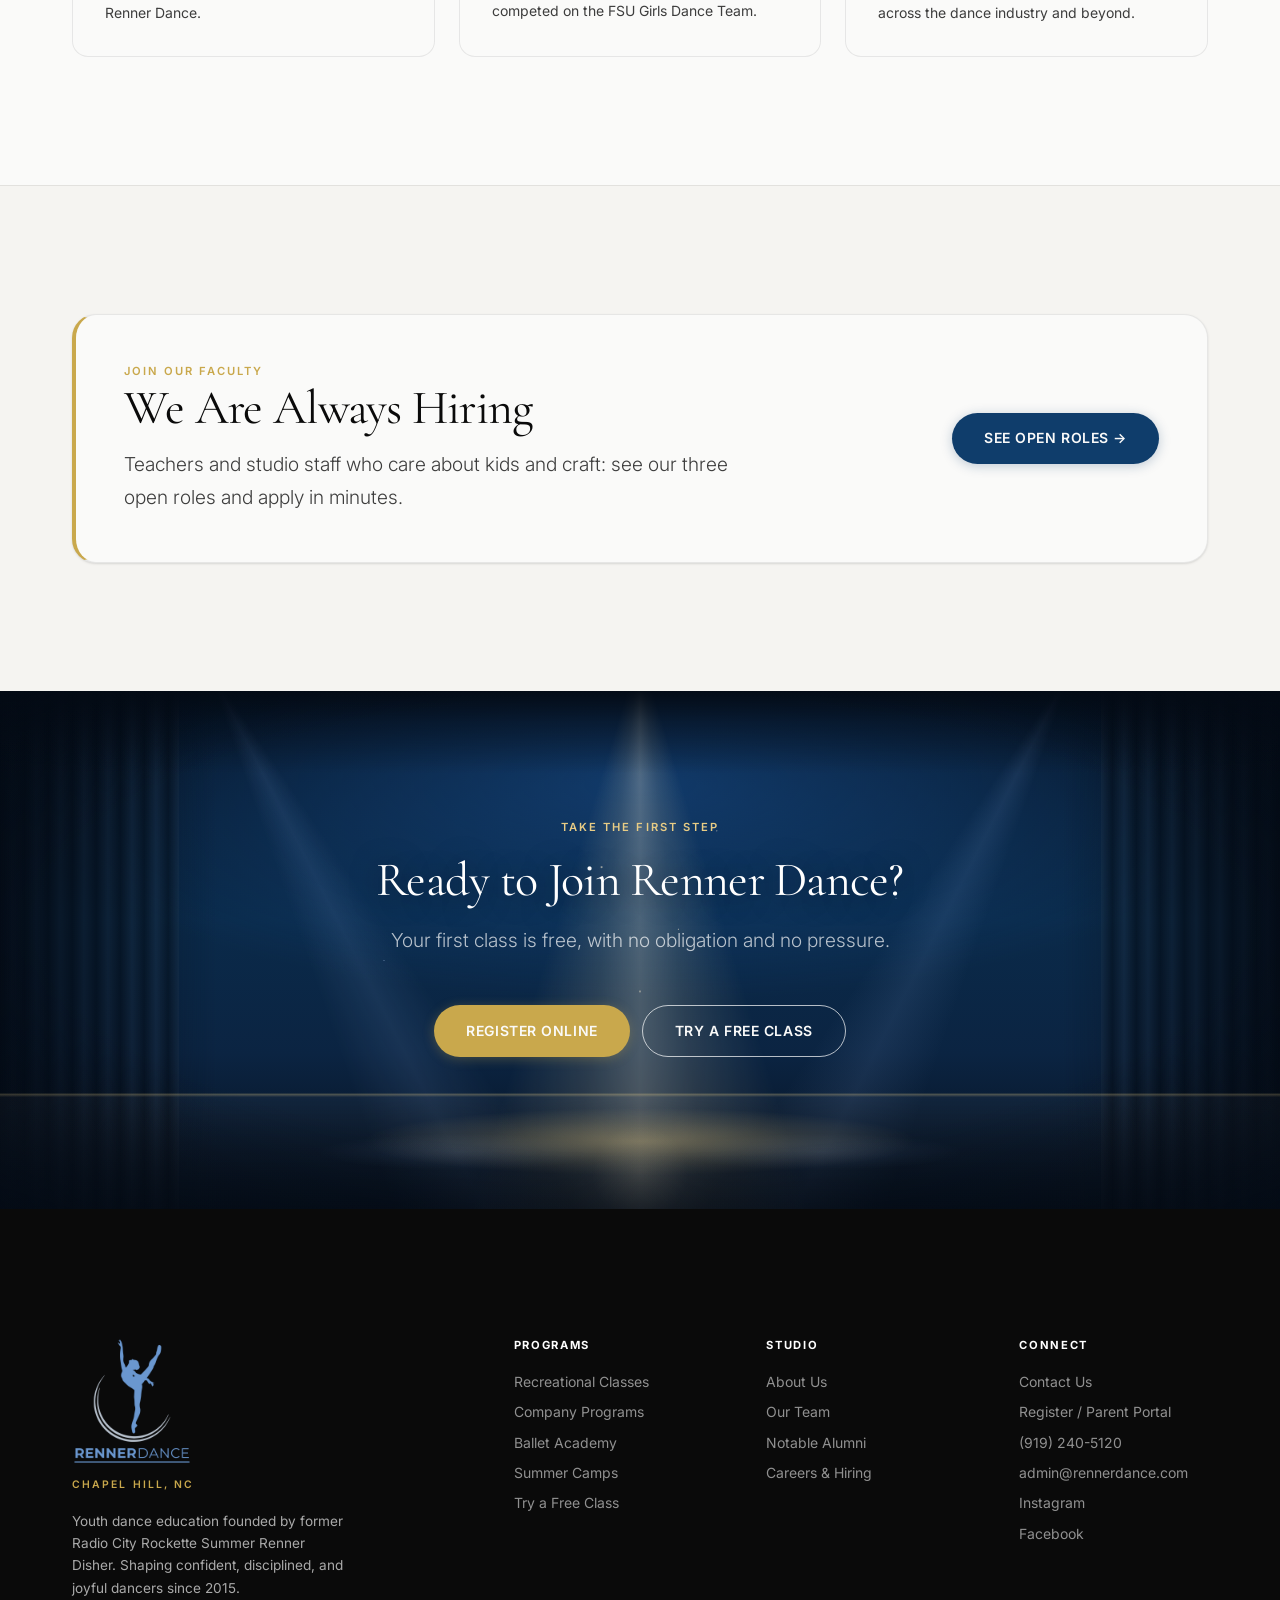
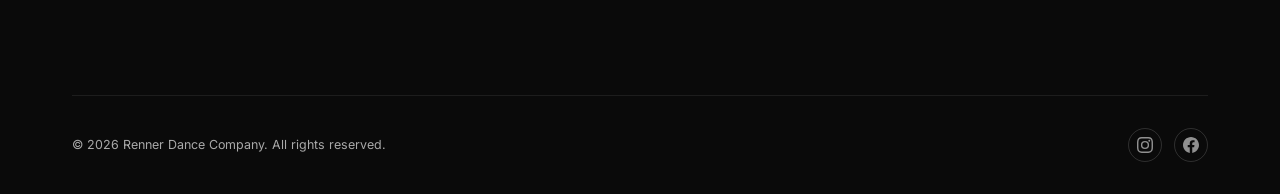
==== commit 3b837417: "Bulldog edits" ====
--- a/about.html
+++ b/about.html
@@ -73,7 +73,7 @@
     <span class="xmas-ornament xo-6 xo-red"><i></i></span>
     <span class="xmas-ornament xo-7 xo-silver"><i></i></span>
     <span class="xmas-ornament xo-8 xo-green"><i></i></span>
-    <span class="xmas-ornament xo-bulldog"><svg viewBox="0 0 68 74" xmlns="http://www.w3.org/2000/svg" aria-hidden="true"><circle cx="34" cy="4.5" r="3" fill="none" stroke="#f3dc94" stroke-width="2"/><path d="M12 29 C6 28, 5 36, 10 38 C13 39, 15 35, 16 32 Z" fill="#9c6234"/><path d="M56 29 C62 28, 63 36, 58 38 C55 39, 53 35, 52 32 Z" fill="#9c6234"/><path d="M10 32 C8 33, 8.5 36, 11 36.5" fill="none" stroke="#784622" stroke-width="1.2" stroke-linecap="round"/><path d="M58 32 C60 33, 59.5 36, 57 36.5" fill="none" stroke="#784622" stroke-width="1.2" stroke-linecap="round"/><path d="M13 33 C12 23, 56 23, 55 33 C57 42, 58 53, 51 58 C45 62, 23 62, 17 58 C10 53, 11 42, 13 33 Z" fill="#d4955a"/><path d="M30 27 Q34 25 38 27 L37 40 Q34 42 31 40 Z" fill="#fff7ee"/><path d="M16 47 C13 52, 16 61, 24 61 C29 61, 32 58, 34 55 C36 58, 39 61, 44 61 C52 61, 55 52, 52 47 C48 42, 20 42, 16 47 Z" fill="#fff7ee" stroke="#c78a52" stroke-width="1"/><ellipse cx="34" cy="60.5" rx="9" ry="4.5" fill="#f2e4d5"/><path d="M24 31 Q34 28.5 44 31" fill="none" stroke="#9e6334" stroke-width="1.4" stroke-linecap="round"/><path d="M26 34 Q34 32 42 34" fill="none" stroke="#9e6334" stroke-width="1.2" stroke-linecap="round"/><path d="M15 41 Q13 48 17 54" fill="none" stroke="#a66838" stroke-width="1.3" stroke-linecap="round"/><path d="M53 41 Q55 48 51 54" fill="none" stroke="#a66838" stroke-width="1.3" stroke-linecap="round"/><circle cx="22.5" cy="39.5" r="3.6" fill="#231815"/><circle cx="45.5" cy="39.5" r="3.6" fill="#231815"/><circle cx="23.7" cy="38.2" r="1.3" fill="#ffffff"/><circle cx="46.7" cy="38.2" r="1.3" fill="#ffffff"/><circle cx="21.4" cy="40.8" r="0.6" fill="#ffffff"/><circle cx="44.4" cy="40.8" r="0.6" fill="#ffffff"/><ellipse cx="16.5" cy="44.5" rx="2.8" ry="1.6" fill="#f28b96" opacity="0.55"/><ellipse cx="51.5" cy="44.5" rx="2.8" ry="1.6" fill="#f28b96" opacity="0.55"/><path d="M24 44.5 Q34 39.5 44 44.5 Q34 46.5 24 44.5 Z" fill="#c98548" stroke="#9e6334" stroke-width="1"/><path d="M28 46.2 C28 43.8, 40 43.8, 40 46.2 C40 49.2, 36.5 50.5, 34 50.5 C31.5 50.5, 28 49.2, 28 46.2 Z" fill="#261b18"/><ellipse cx="31.5" cy="46.3" rx="1.4" ry="0.8" fill="#5e4b45"/><path d="M20 55.5 Q27 57.5 34 53.5 Q41 57.5 48 55.5" fill="none" stroke="#36241f" stroke-width="1.6" stroke-linecap="round"/><path d="M31.2 55.2 Q34 61.5 36.8 55.2 Z" fill="#f2798f"/><polygon points="27.2,55.5 28.8,52.8 30.2,55.2" fill="#ffffff" stroke="#d8cfc6" stroke-width="0.5"/><polygon points="40.8,55.5 39.2,52.8 37.8,55.2" fill="#ffffff" stroke="#d8cfc6" stroke-width="0.5"/><circle cx="22.5" cy="52.5" r="0.85" fill="#9c7a60"/><circle cx="25" cy="53.8" r="0.85" fill="#9c7a60"/><circle cx="45.5" cy="52.5" r="0.85" fill="#9c7a60"/><circle cx="43" cy="53.8" r="0.85" fill="#9c7a60"/><path d="M13 27 C17 10, 33 5, 47 10 C54 12.5, 58 18, 59 23 L49 22 C45 17, 38 16, 32 19 L53 27 Z" fill="#d92638"/><path d="M15 26 C18 11, 33 6.5, 47 11 C52 13, 56 17, 57 22" fill="none" stroke="#ff5c6c" stroke-width="1.4" opacity="0.5"/><circle cx="60" cy="23.5" r="5" fill="#ffffff" stroke="#e3e8f0" stroke-width="0.8"/><rect x="11" y="22.5" width="46" height="7.5" rx="3.75" fill="#ffffff" stroke="#e3e8f0" stroke-width="0.8"/><path d="M21 63 Q34 67.5 47 63" fill="none" stroke="#c81e30" stroke-width="3.4" stroke-linecap="round"/><circle cx="34" cy="67.5" r="3.1" fill="#f5c84c" stroke="#b8881e" stroke-width="0.8"/></svg></span>
+    <span class="xmas-ornament xo-bulldog"><img src="images/xmas-bulldog.svg" alt="" width="42" height="43"></span>
   </div>
 
 
--- a/css/styles.css
+++ b/css/styles.css
@@ -3793,40 +3793,44 @@
 .xo-7 { right: 3.8%; --len: 20px; --size: 11px; animation-delay: -3.3s; }
 .xo-8 { right: 1.2%; --len: 12px; --size: 14px; animation-delay: -1.5s; }
 
-/* Cute bulldog in a Santa hat ornament */
+/* Cute English Bulldog in a Santa hat ornament */
 .xo-bulldog {
   left: 12.2%;
-  --len: 8px;
+  --len: 6px;
   animation-duration: 5.2s;
   animation-delay: -0.9s;
 }
 .xo-bulldog::after { display: none; }
-.xo-bulldog svg {
+.xo-bulldog img {
   order: 2;
   display: block;
-  width: 34px;
-  height: 38px;
+  width: 42px;
+  height: 43px;
   margin-top: -1px;
-  filter: drop-shadow(0 2px 4px rgba(0, 0, 0, 0.38));
+  filter: drop-shadow(0 2px 4px rgba(0, 0, 0, 0.42));
 }
 
 @media (max-width: 1200px) {
   .xo-4, .xo-5 { display: none; }
   .xo-bulldog { left: 9%; }
-  .xo-bulldog svg { width: 31px; height: 35px; }
+  .xo-bulldog img { width: 38px; height: 39px; }
 }
 @media (max-width: 1024px) {
   .xo-3, .xo-6 { display: none; }
   .xo-bulldog { left: 6.5%; }
-  .xo-bulldog svg { width: 29px; height: 32px; }
-}
-/* phones: cute bulldog tucked in top-left corner + tiny ornament on right + light string */
+  .xo-bulldog img { width: 34px; height: 35px; }
+}
+/* phones: cute English Bulldog tucked in top-left corner + tiny ornament on right + light string */
 @media (max-width: 768px) {
   .xo-1, .xo-2, .xo-7 { display: none; }
-  .xo-bulldog { left: 2px; --len: 3px; }
-  .xo-bulldog svg { width: 22px; height: 25px; }
+  .xo-bulldog { left: 2px; --len: 2px; }
+  .xo-bulldog img { width: 27px; height: 28px; }
   .xo-8 { right: 3px; --len: 6px; --size: 9px; }
   .xmas-garland::before { height: 2px; }
+}
+@media (max-width: 390px) {
+  .xo-bulldog { left: 1px; --len: 1px; }
+  .xo-bulldog img { width: 23px; height: 24px; }
 }
 @media (prefers-reduced-motion: reduce) {
   .xmas-ornament, .xmas-garland::before { animation: none; }
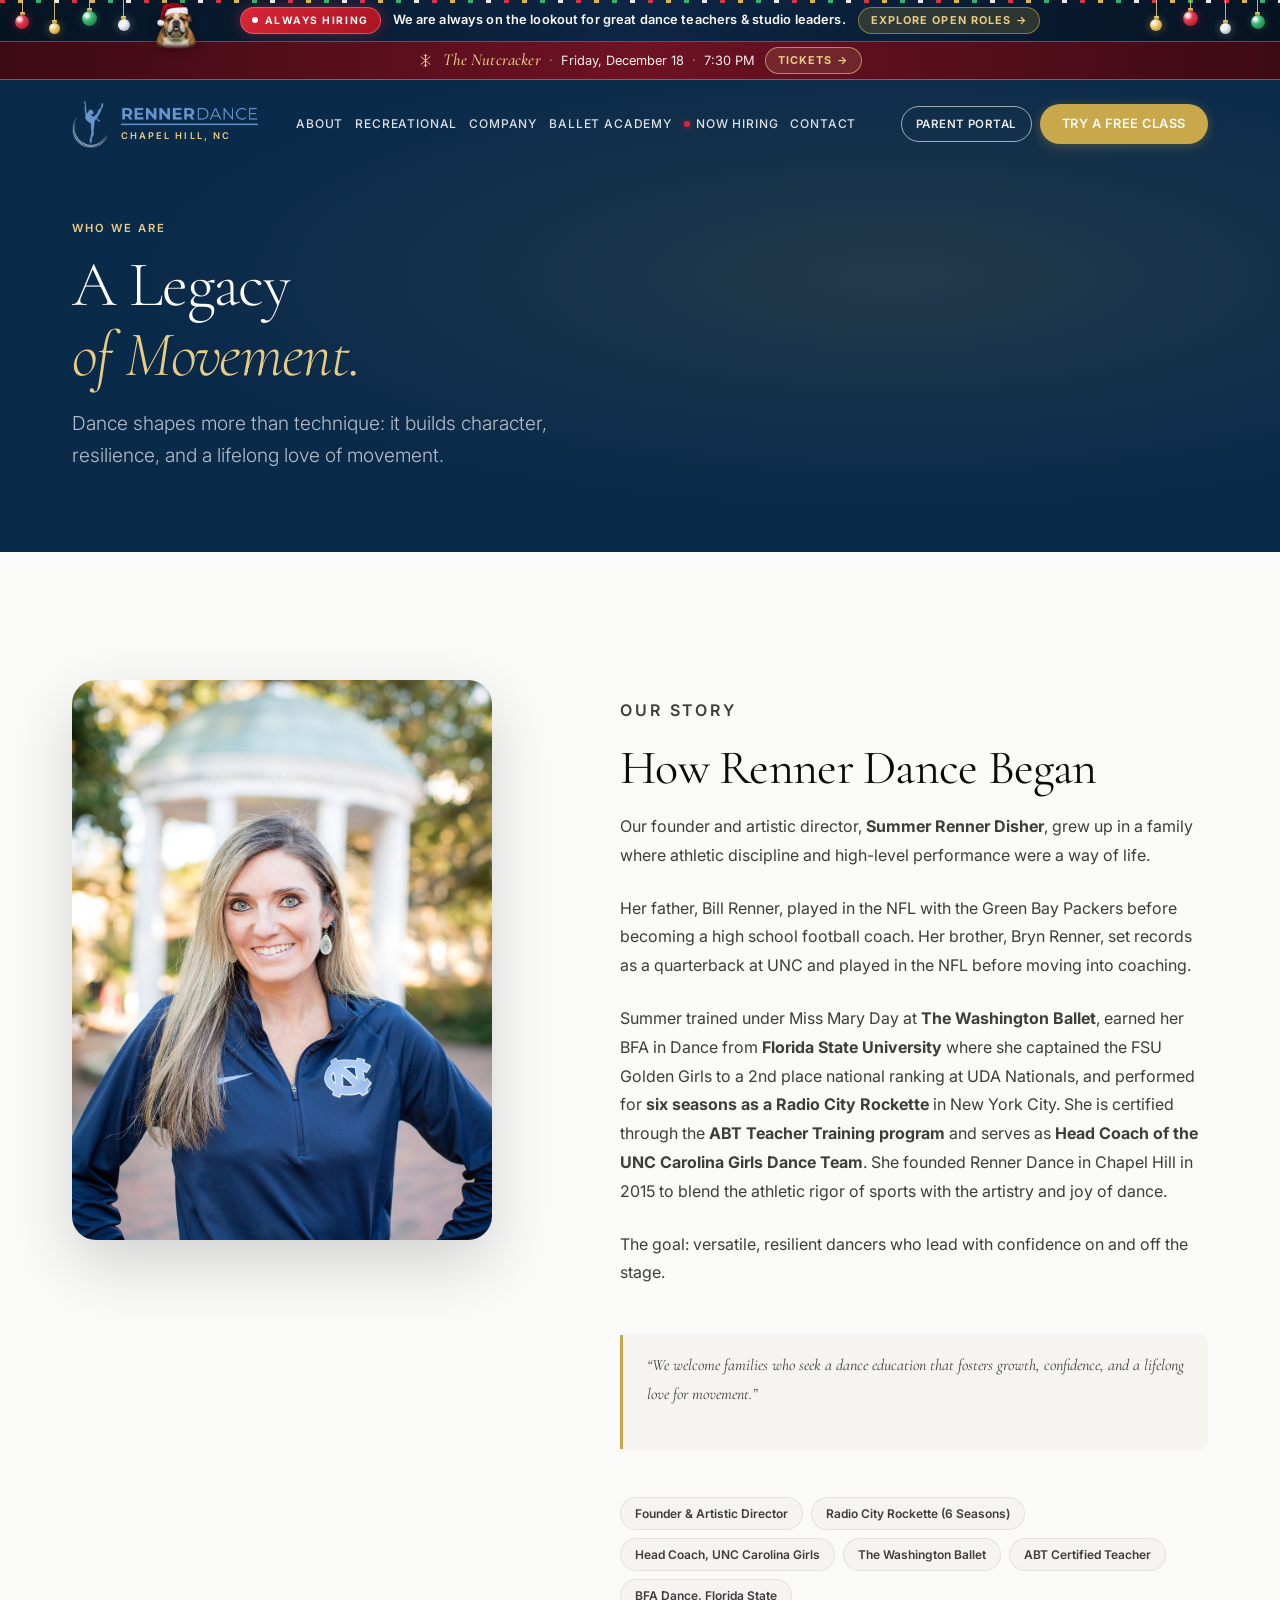
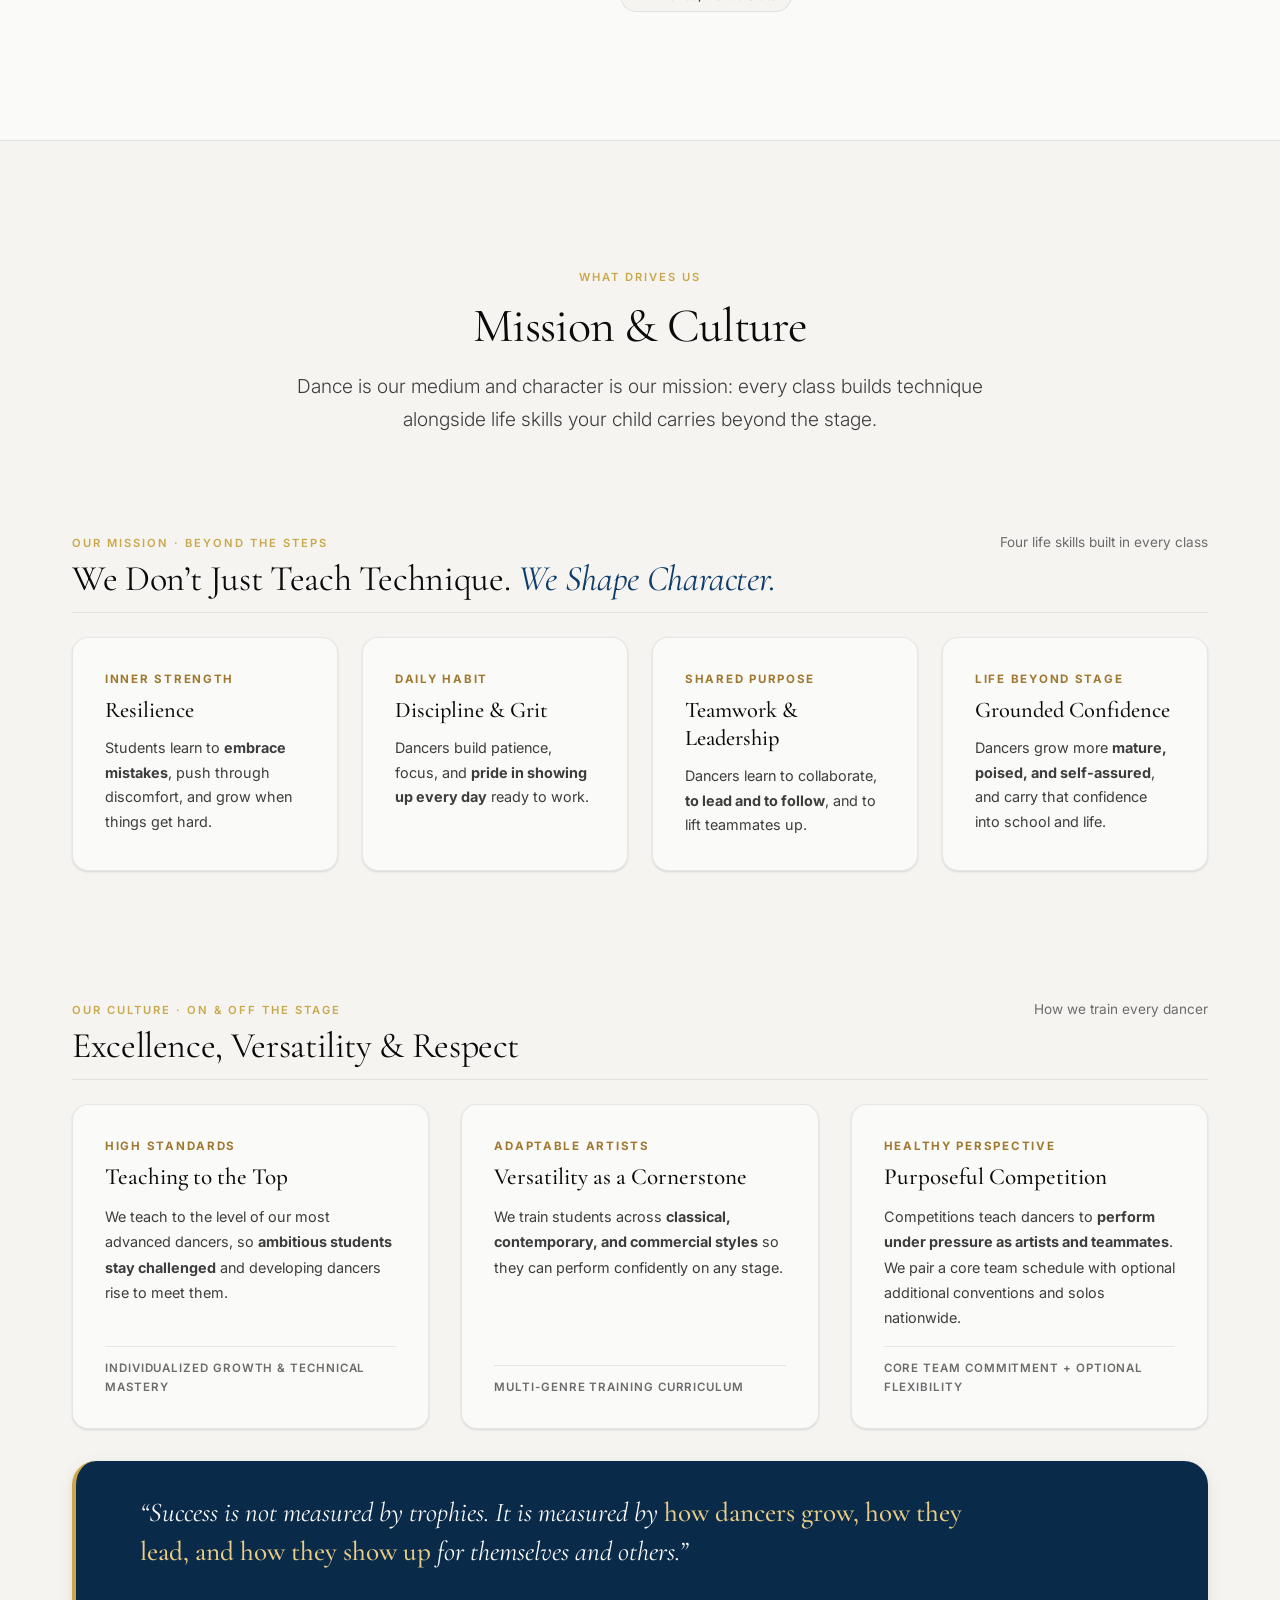
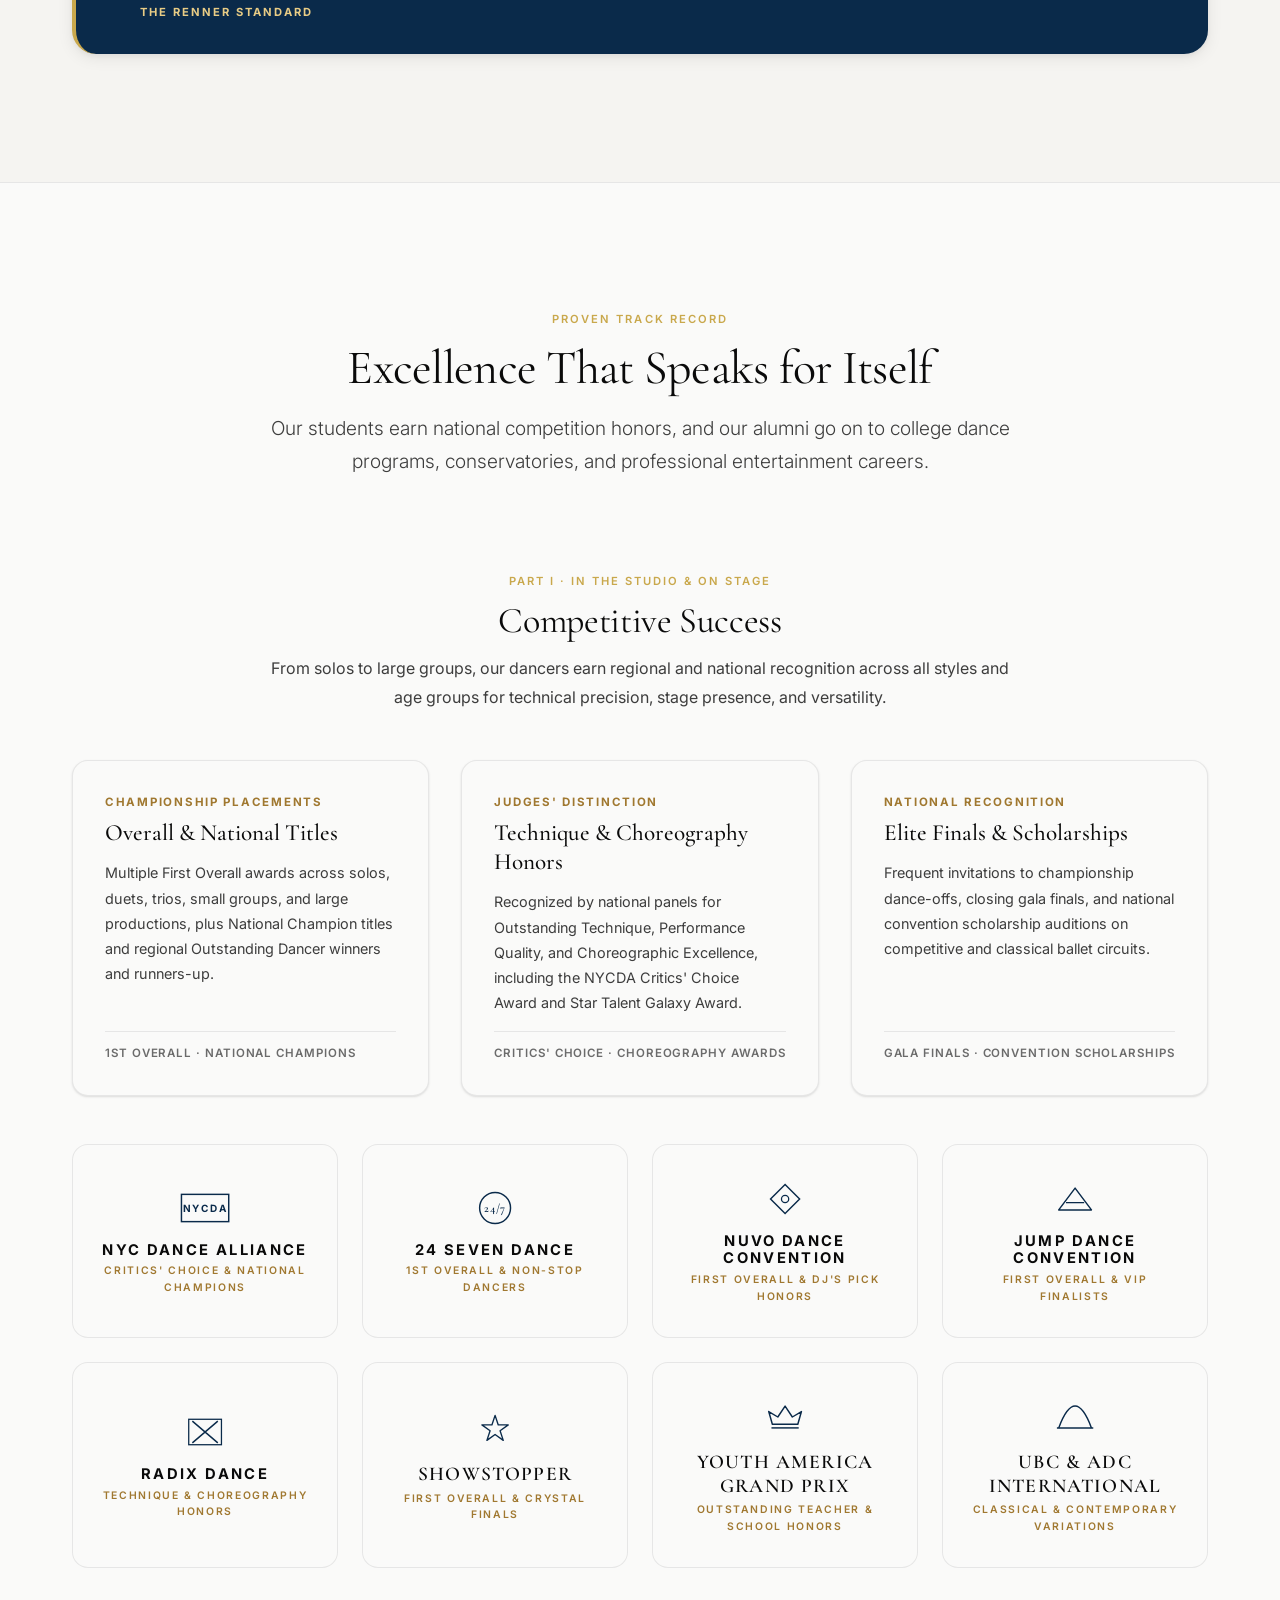
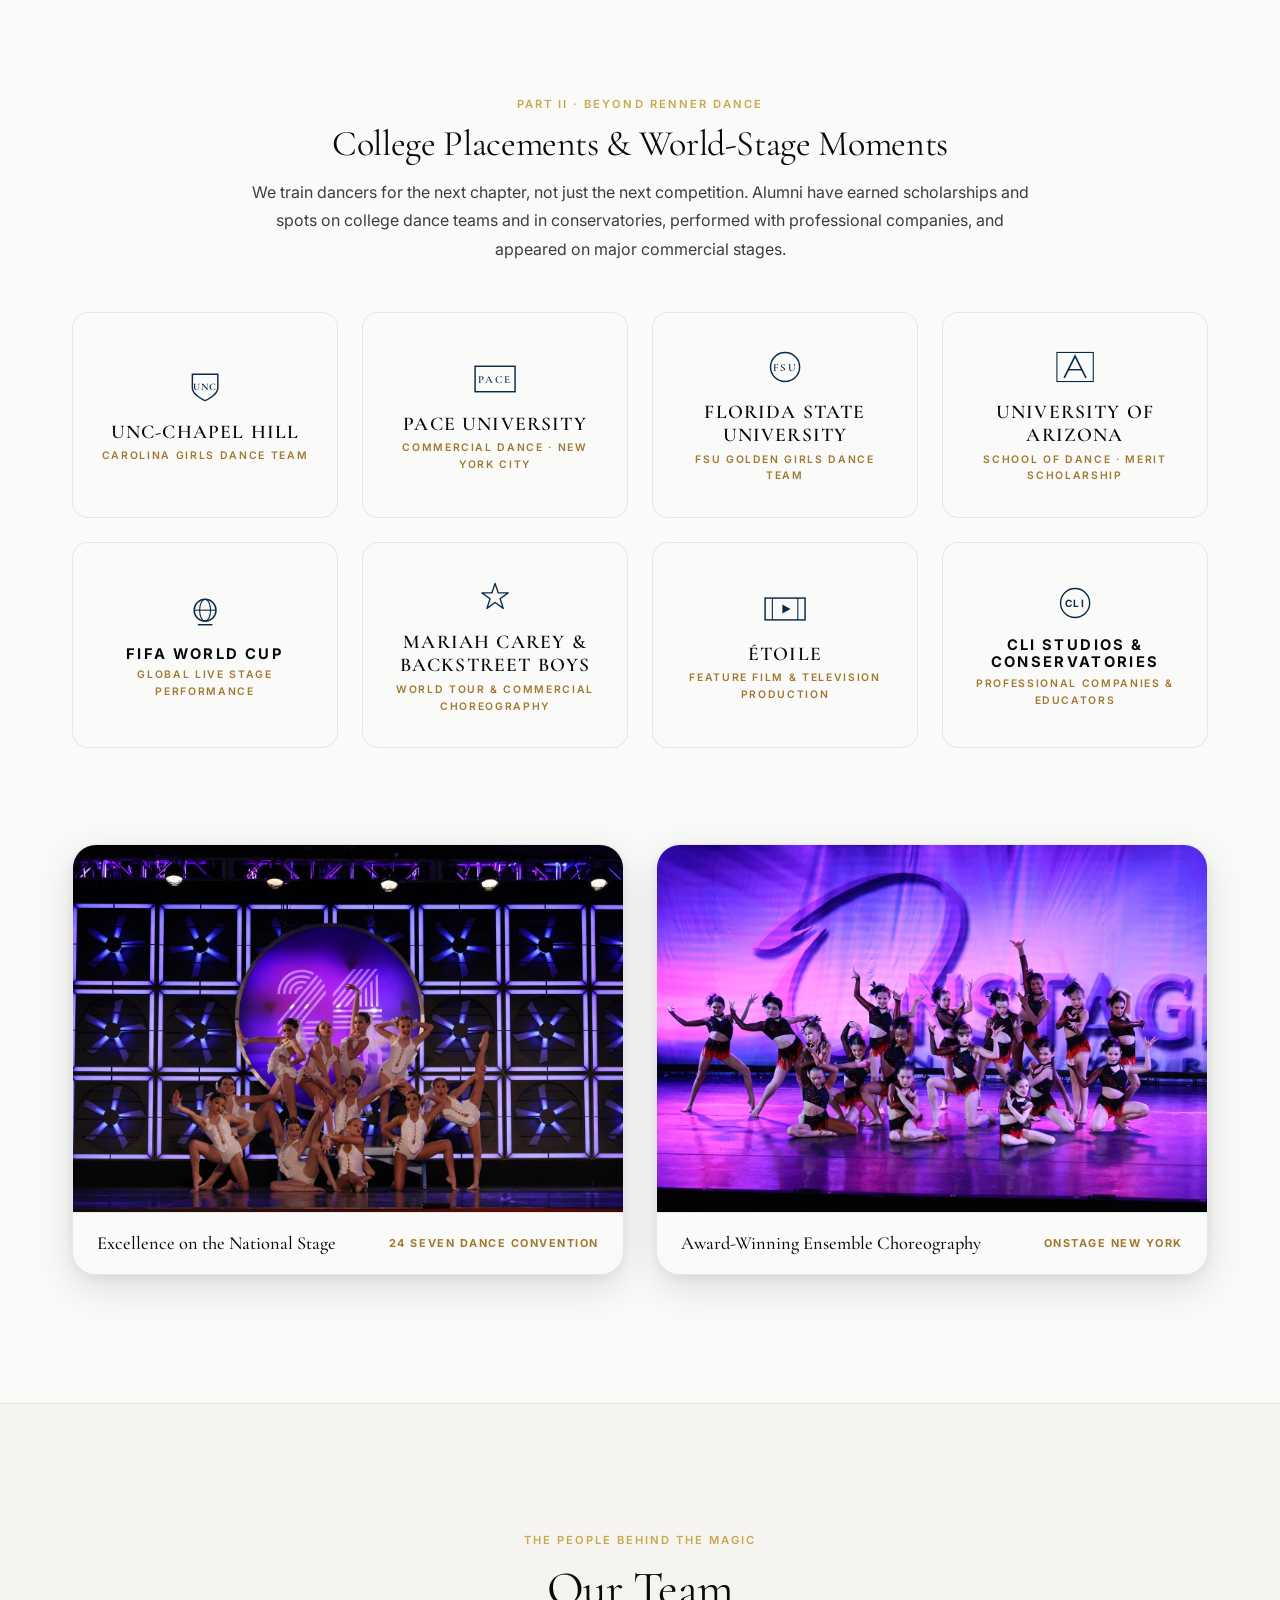
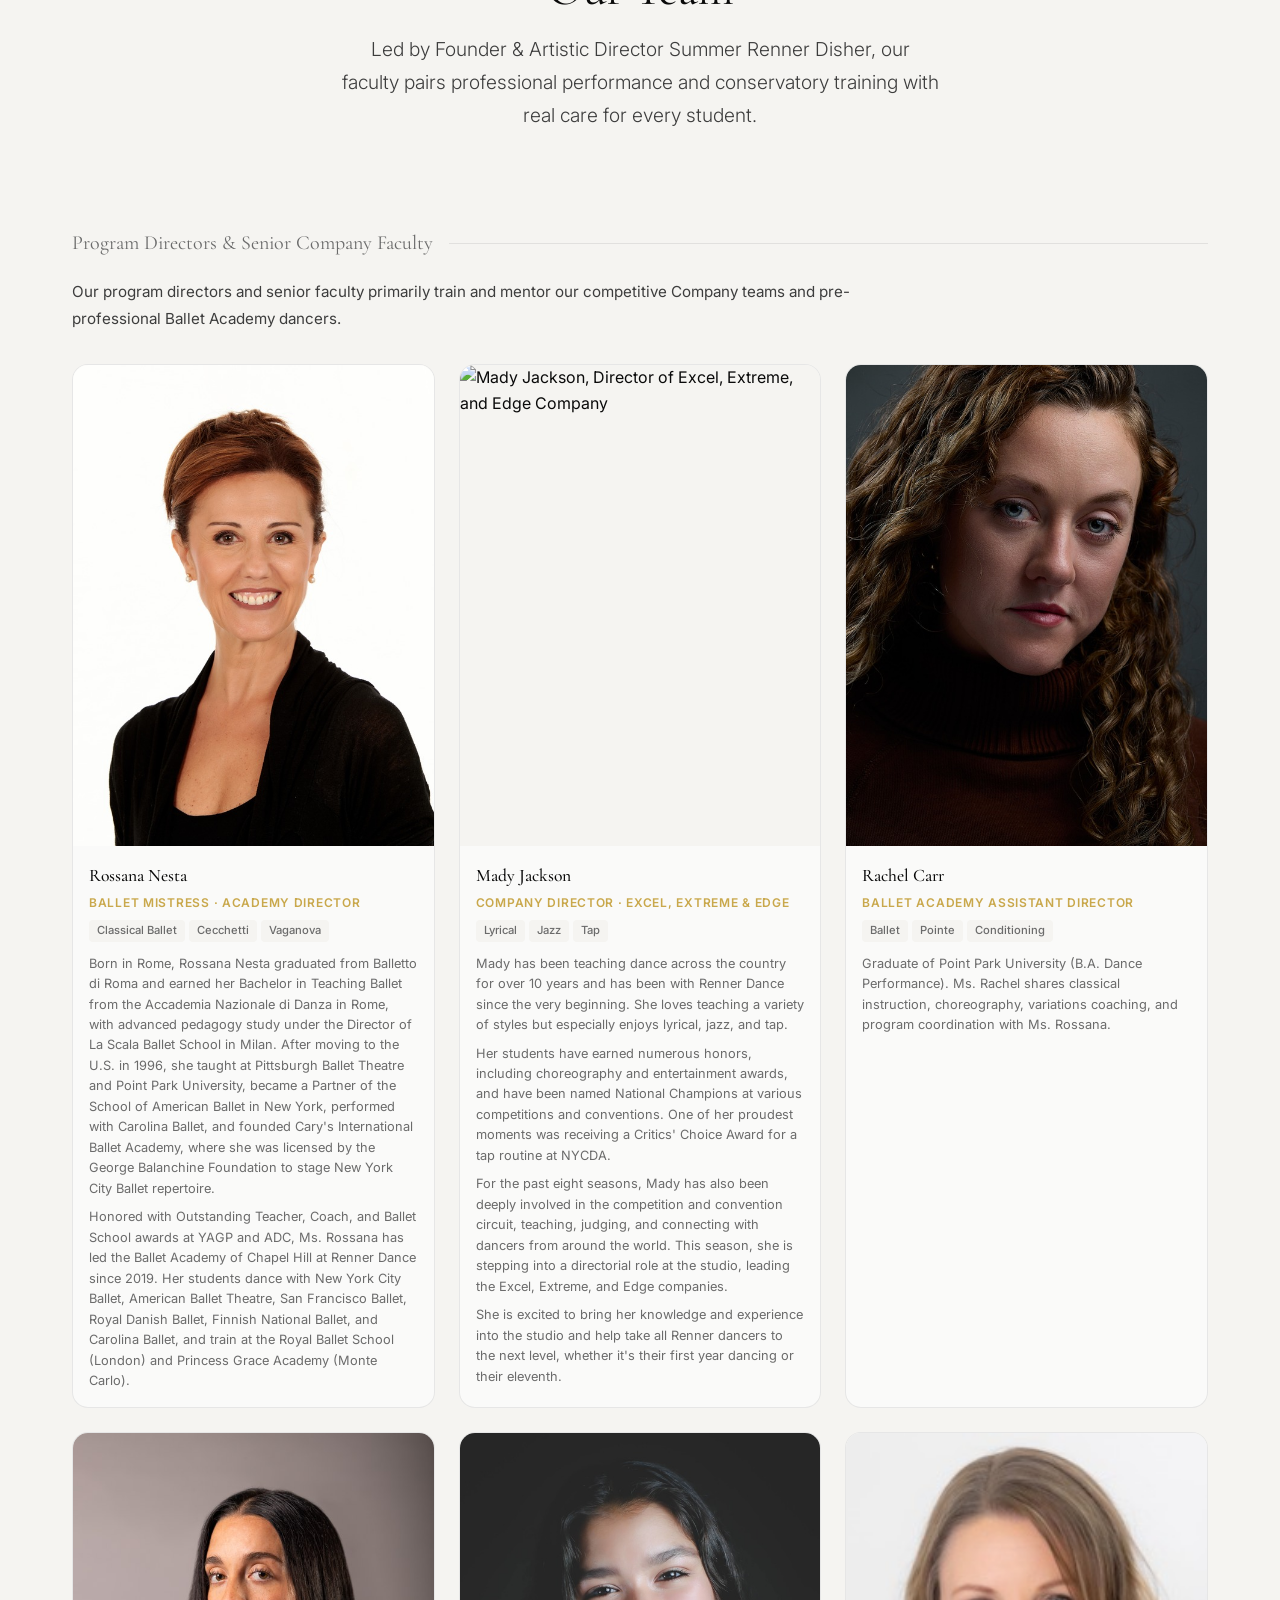
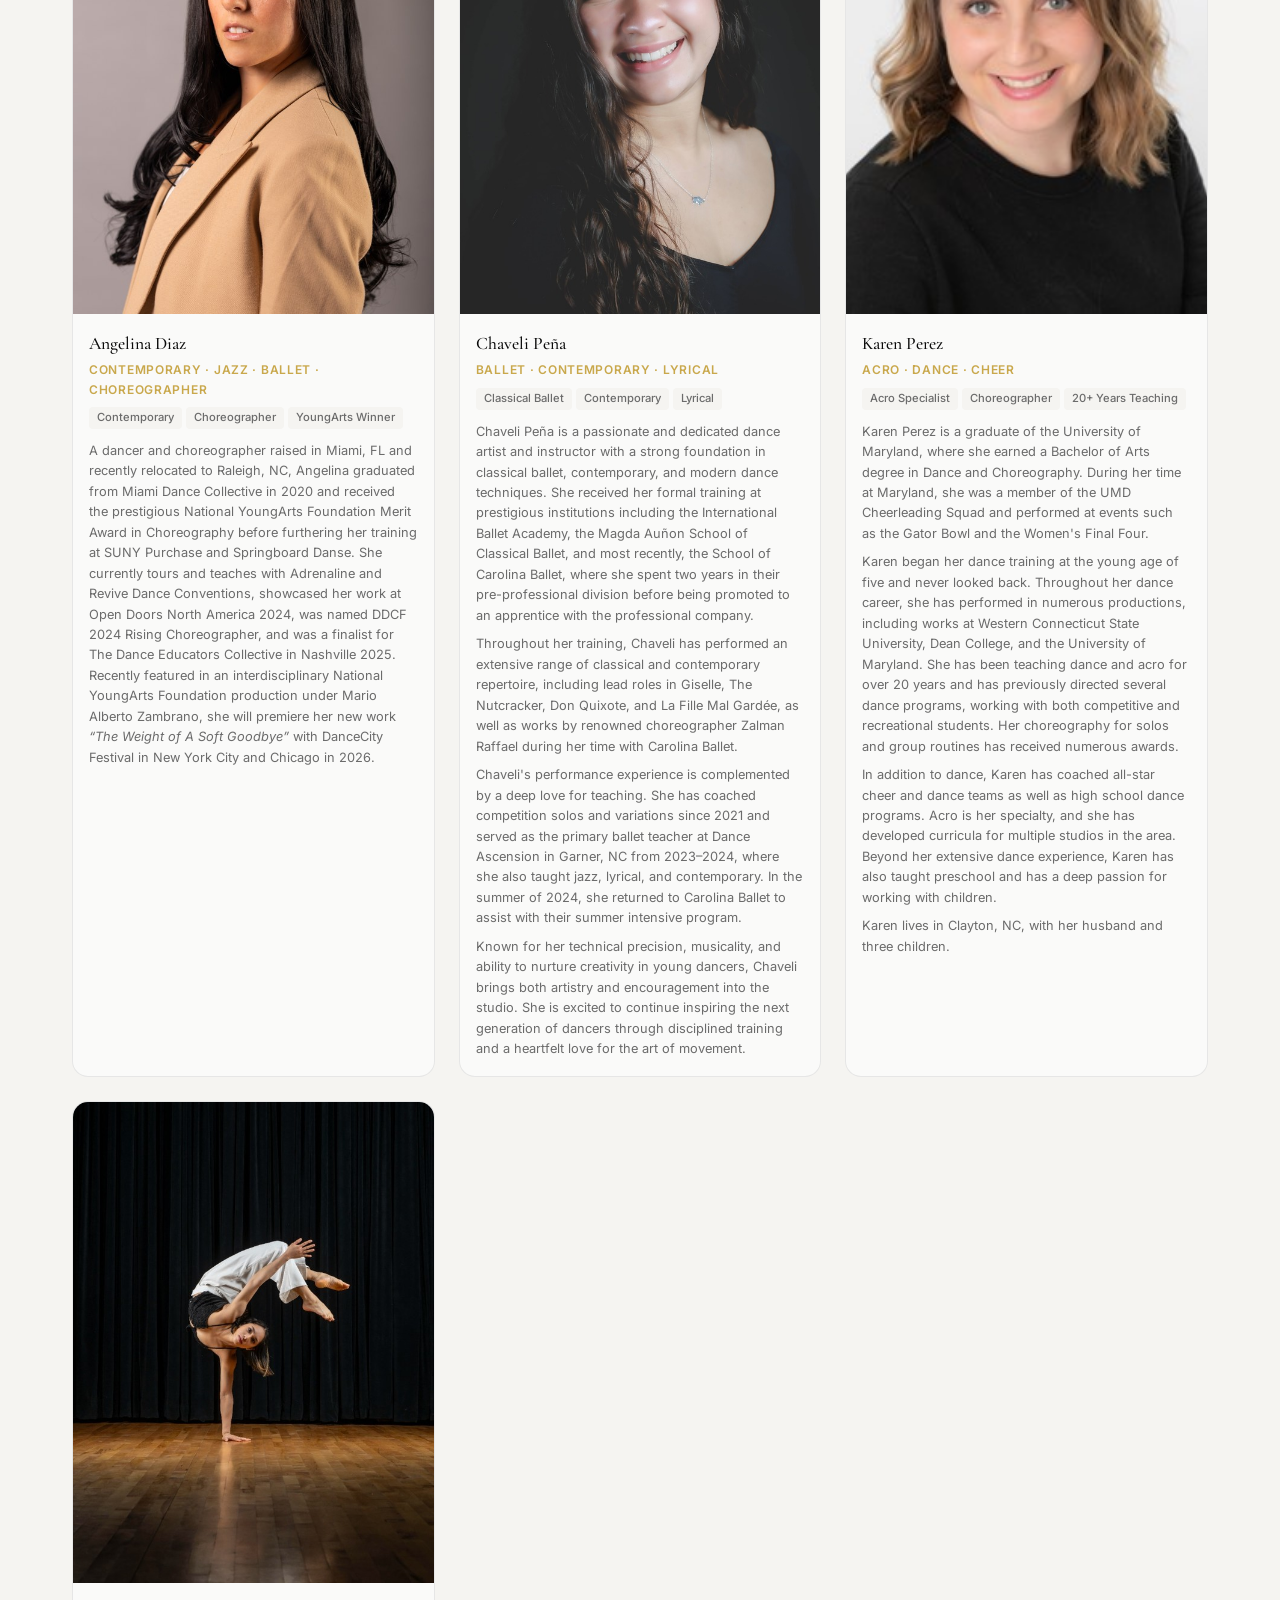
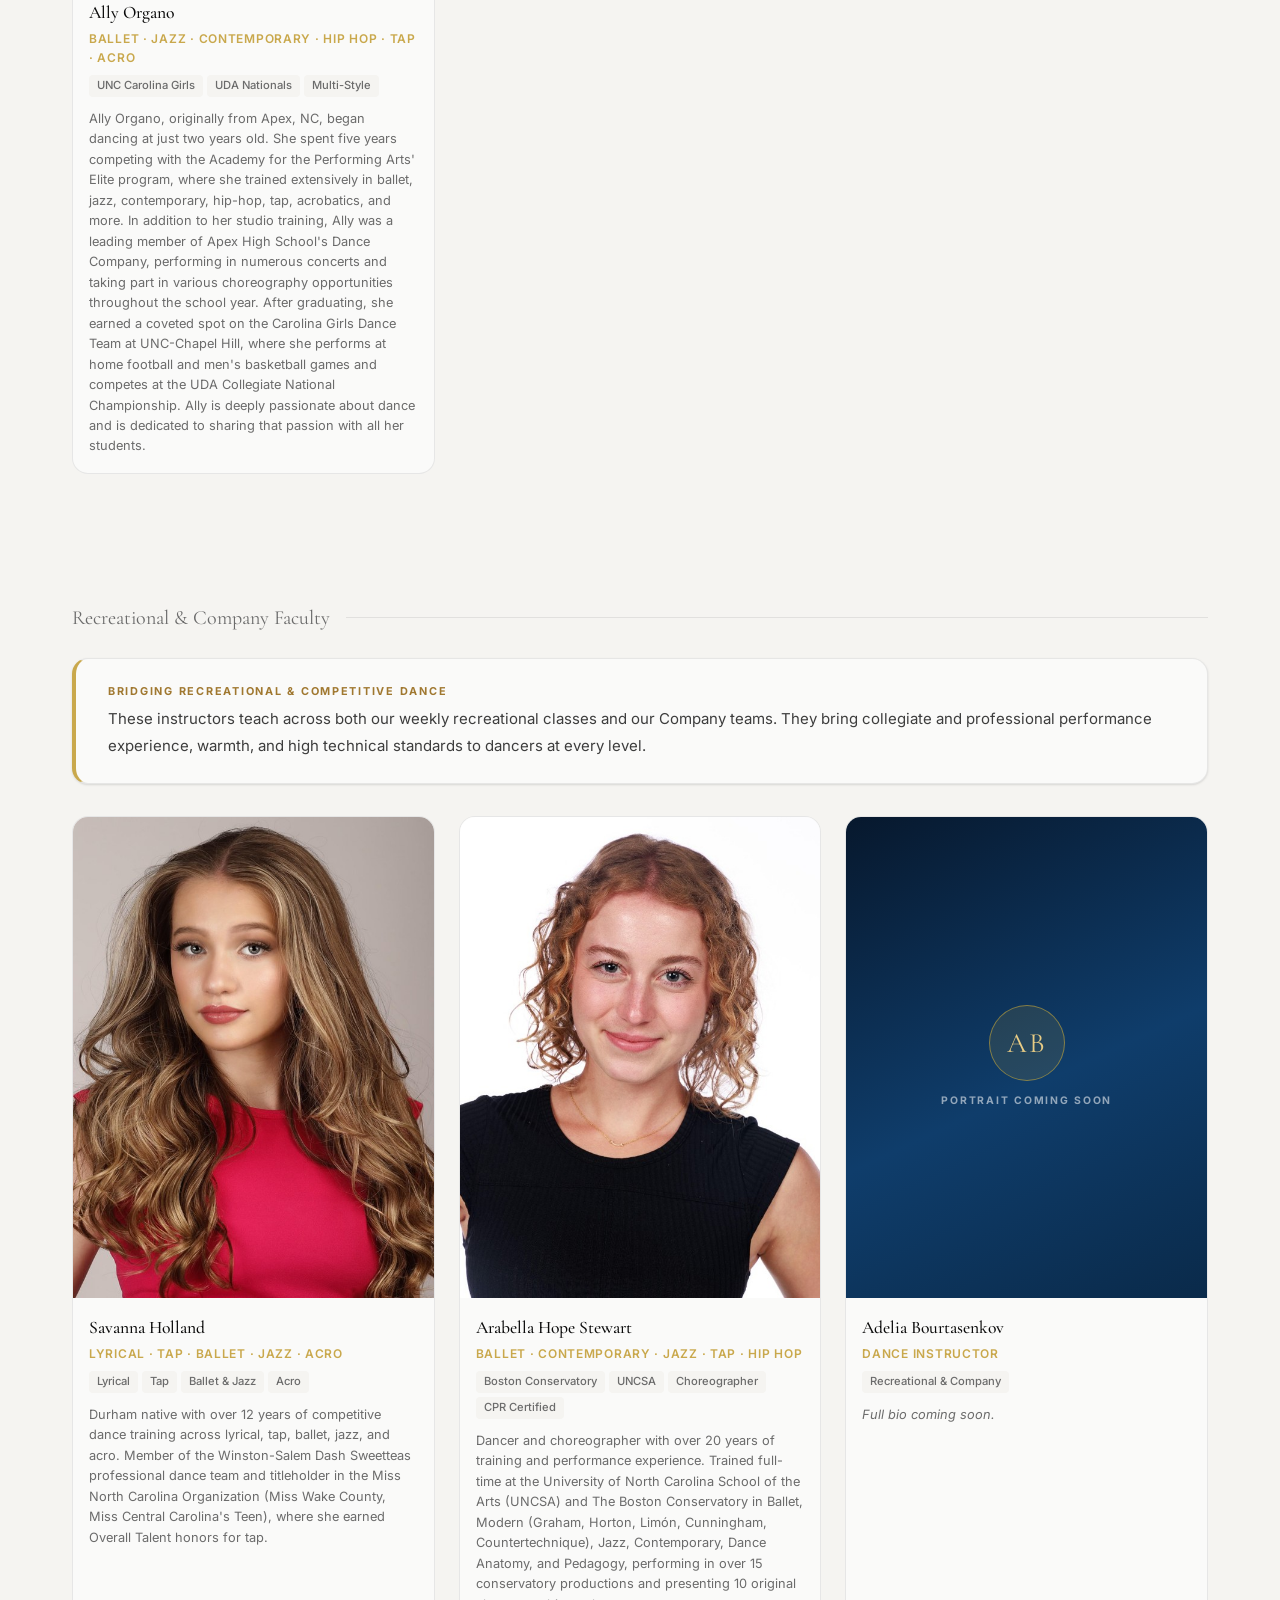
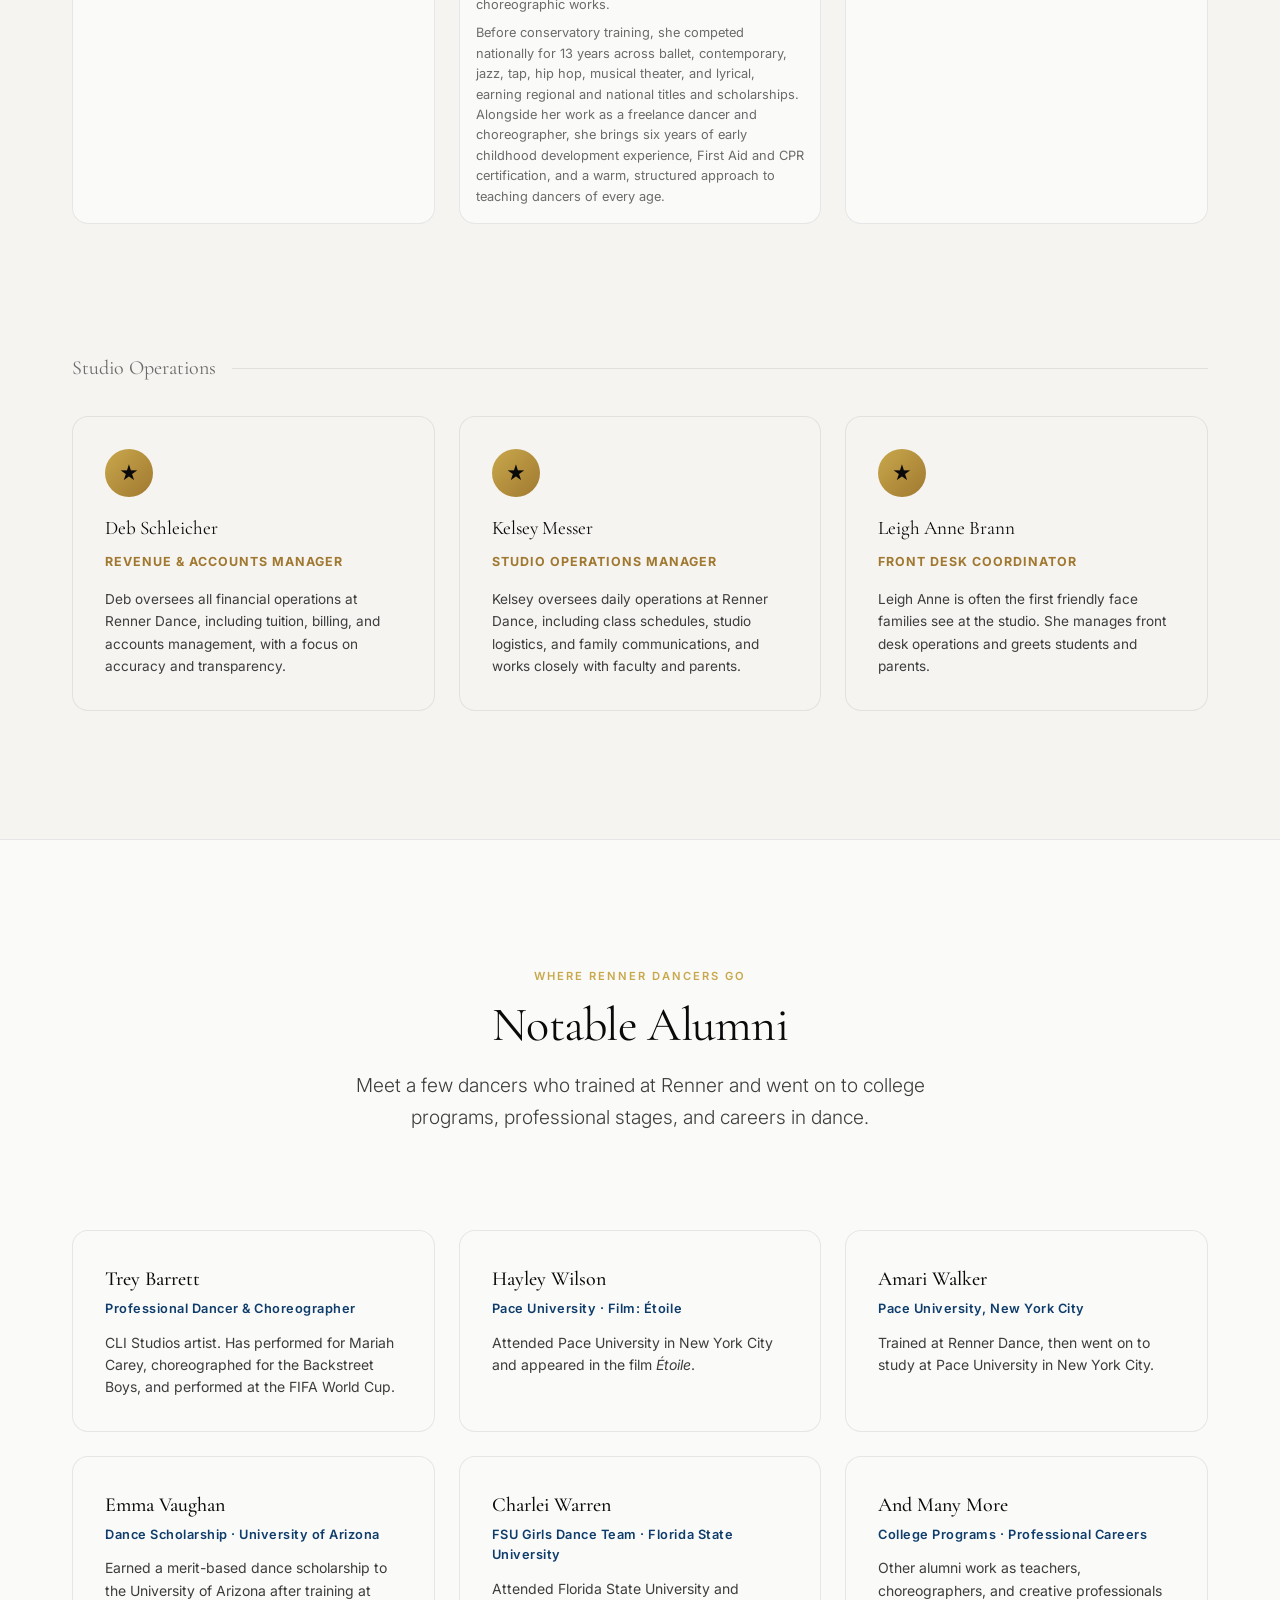
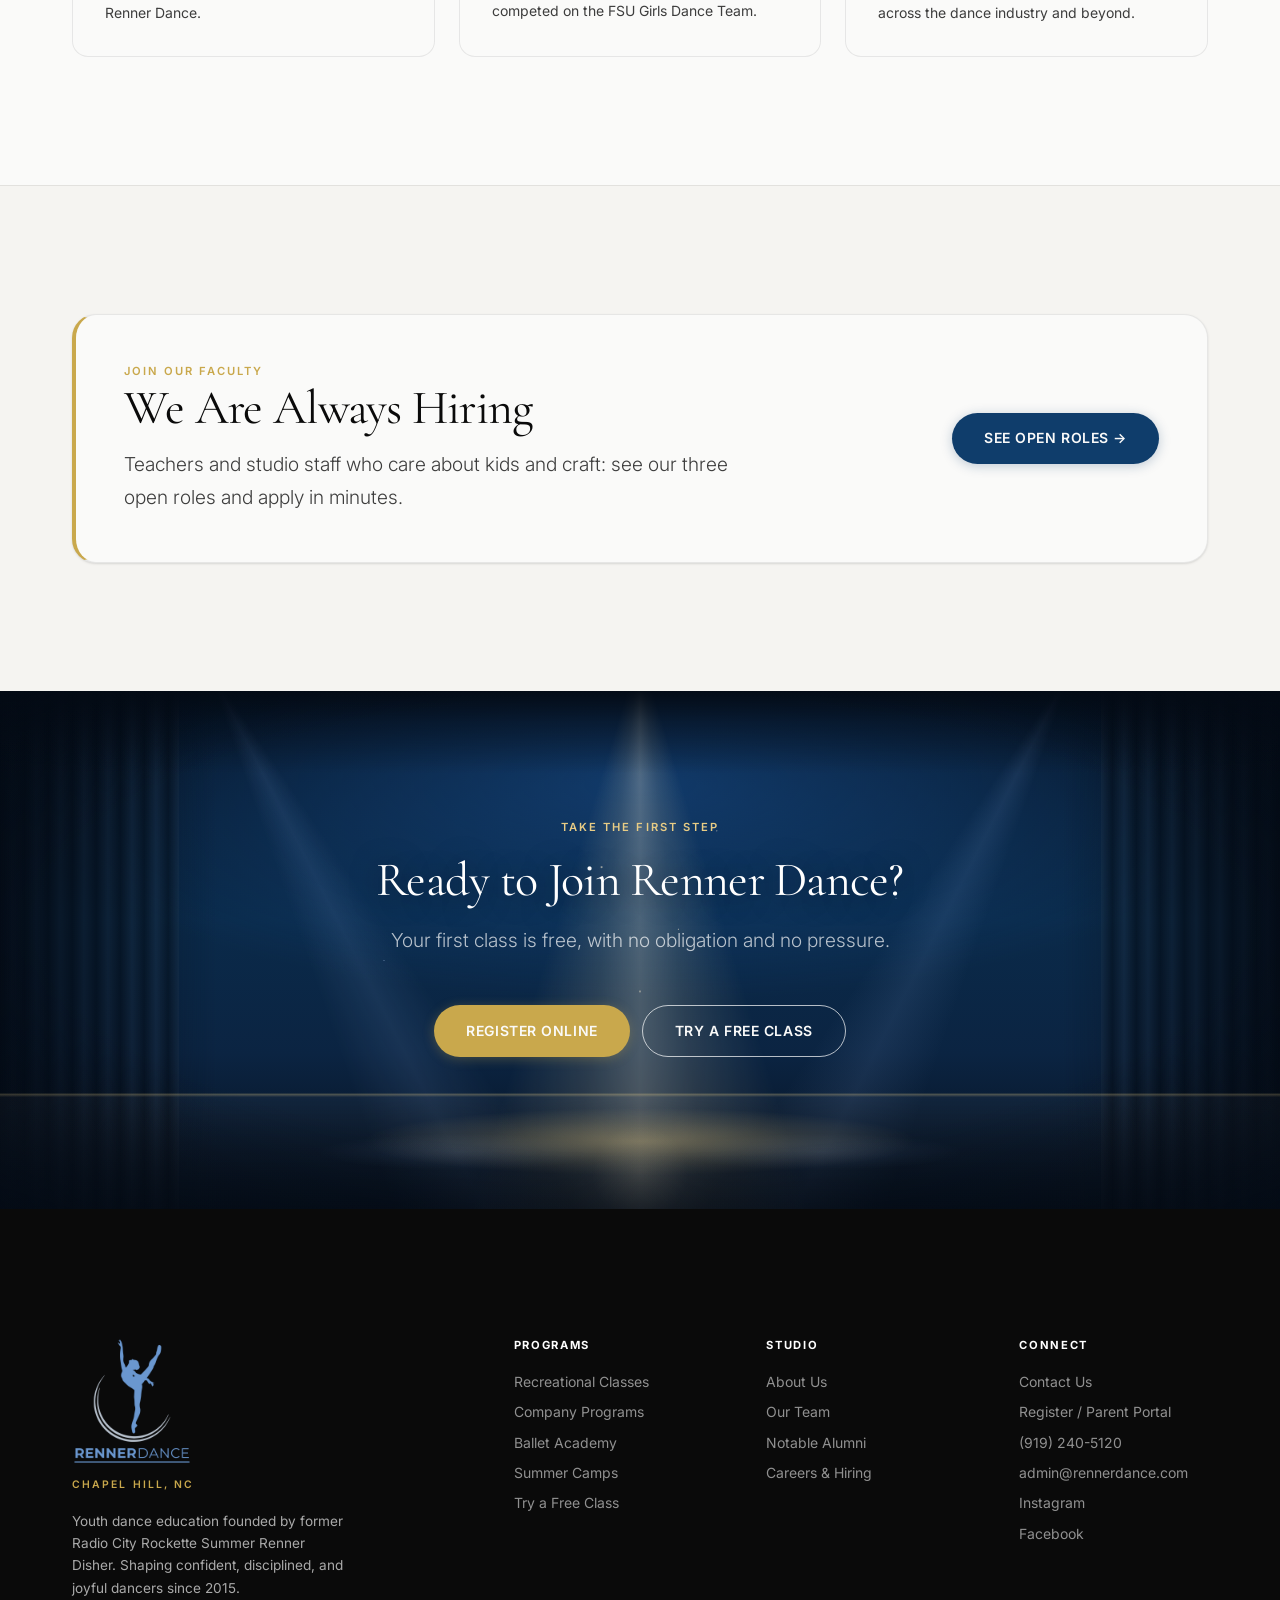
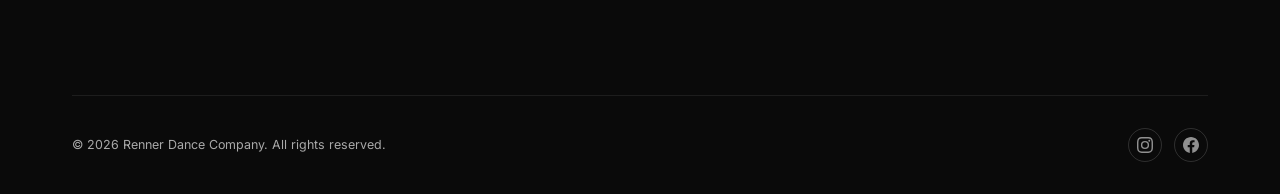
==== commit 5e861584: "bulldog" ====
--- a/about.html
+++ b/about.html
@@ -73,7 +73,7 @@
     <span class="xmas-ornament xo-6 xo-red"><i></i></span>
     <span class="xmas-ornament xo-7 xo-silver"><i></i></span>
     <span class="xmas-ornament xo-8 xo-green"><i></i></span>
-    <span class="xmas-ornament xo-bulldog"><img src="images/xmas-bulldog.svg" alt="" width="42" height="43"></span>
+    <span class="xmas-ornament xo-bulldog"><img src="images/xmas-bulldog.png" alt="English Bulldog in a Santa hat" width="189" height="220"></span>
   </div>
 
 
--- a/css/styles.css
+++ b/css/styles.css
@@ -3793,44 +3793,42 @@
 .xo-7 { right: 3.8%; --len: 20px; --size: 11px; animation-delay: -3.3s; }
 .xo-8 { right: 1.2%; --len: 12px; --size: 14px; animation-delay: -1.5s; }
 
-/* Cute English Bulldog in a Santa hat ornament */
+/* Realistic chunky English Bulldog in a Santa hat (sits naturally in the top bar, not a hanging ornament) */
 .xo-bulldog {
   left: 12.2%;
-  --len: 6px;
-  animation-duration: 5.2s;
-  animation-delay: -0.9s;
-}
+  top: 3px;
+  animation: none;
+}
+.xo-bulldog::before,
 .xo-bulldog::after { display: none; }
 .xo-bulldog img {
-  order: 2;
   display: block;
-  width: 42px;
-  height: 43px;
-  margin-top: -1px;
-  filter: drop-shadow(0 2px 4px rgba(0, 0, 0, 0.42));
+  width: auto;
+  height: 46px;
+  filter: drop-shadow(0 2px 5px rgba(0, 0, 0, 0.45));
 }
 
 @media (max-width: 1200px) {
   .xo-4, .xo-5 { display: none; }
   .xo-bulldog { left: 9%; }
-  .xo-bulldog img { width: 38px; height: 39px; }
+  .xo-bulldog img { height: 42px; }
 }
 @media (max-width: 1024px) {
   .xo-3, .xo-6 { display: none; }
   .xo-bulldog { left: 6.5%; }
-  .xo-bulldog img { width: 34px; height: 35px; }
-}
-/* phones: cute English Bulldog tucked in top-left corner + tiny ornament on right + light string */
+  .xo-bulldog img { height: 40px; }
+}
+/* phones: realistic English Bulldog tucked in top-left corner + tiny ornament on right + light string */
 @media (max-width: 768px) {
   .xo-1, .xo-2, .xo-7 { display: none; }
-  .xo-bulldog { left: 2px; --len: 2px; }
-  .xo-bulldog img { width: 27px; height: 28px; }
+  .xo-bulldog { left: 3px; top: 3px; }
+  .xo-bulldog img { height: 32px; }
   .xo-8 { right: 3px; --len: 6px; --size: 9px; }
   .xmas-garland::before { height: 2px; }
 }
 @media (max-width: 390px) {
-  .xo-bulldog { left: 1px; --len: 1px; }
-  .xo-bulldog img { width: 23px; height: 24px; }
+  .xo-bulldog { left: 2px; top: 4px; }
+  .xo-bulldog img { height: 28px; }
 }
 @media (prefers-reduced-motion: reduce) {
   .xmas-ornament, .xmas-garland::before { animation: none; }
